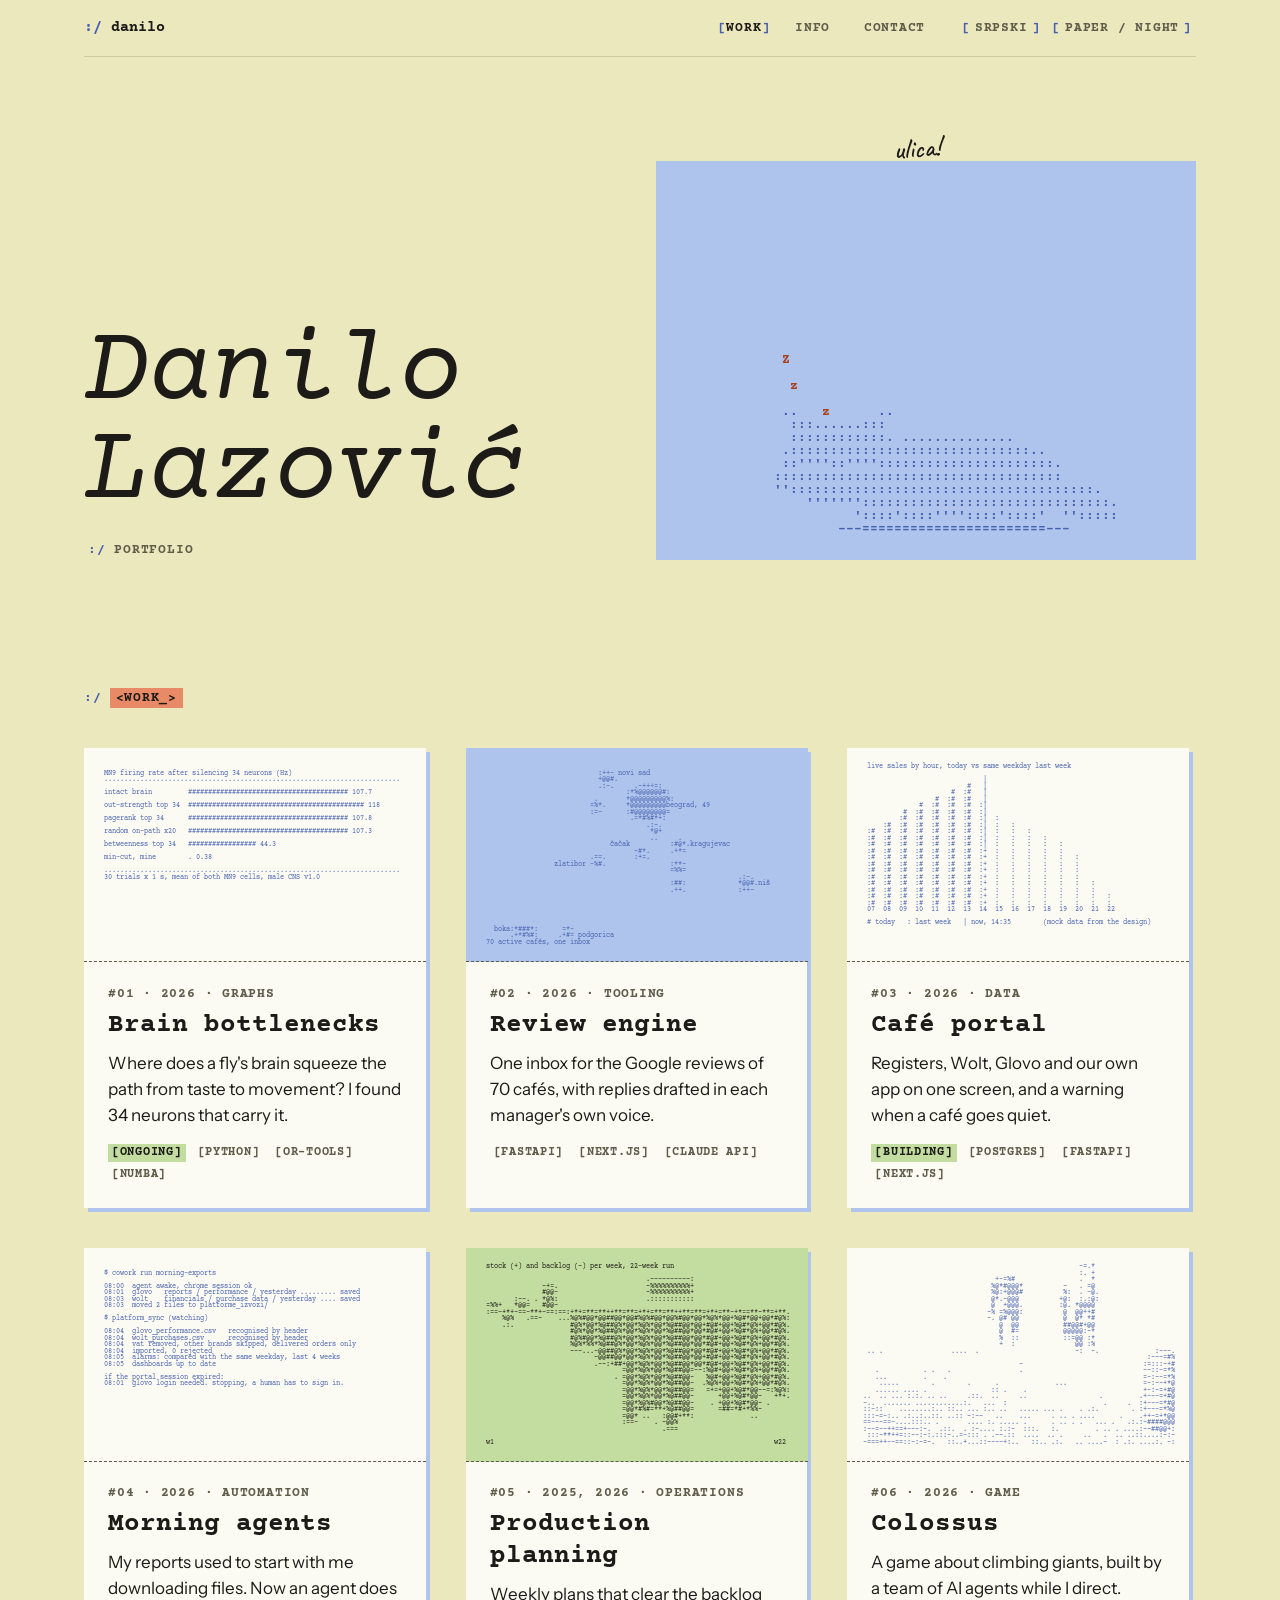
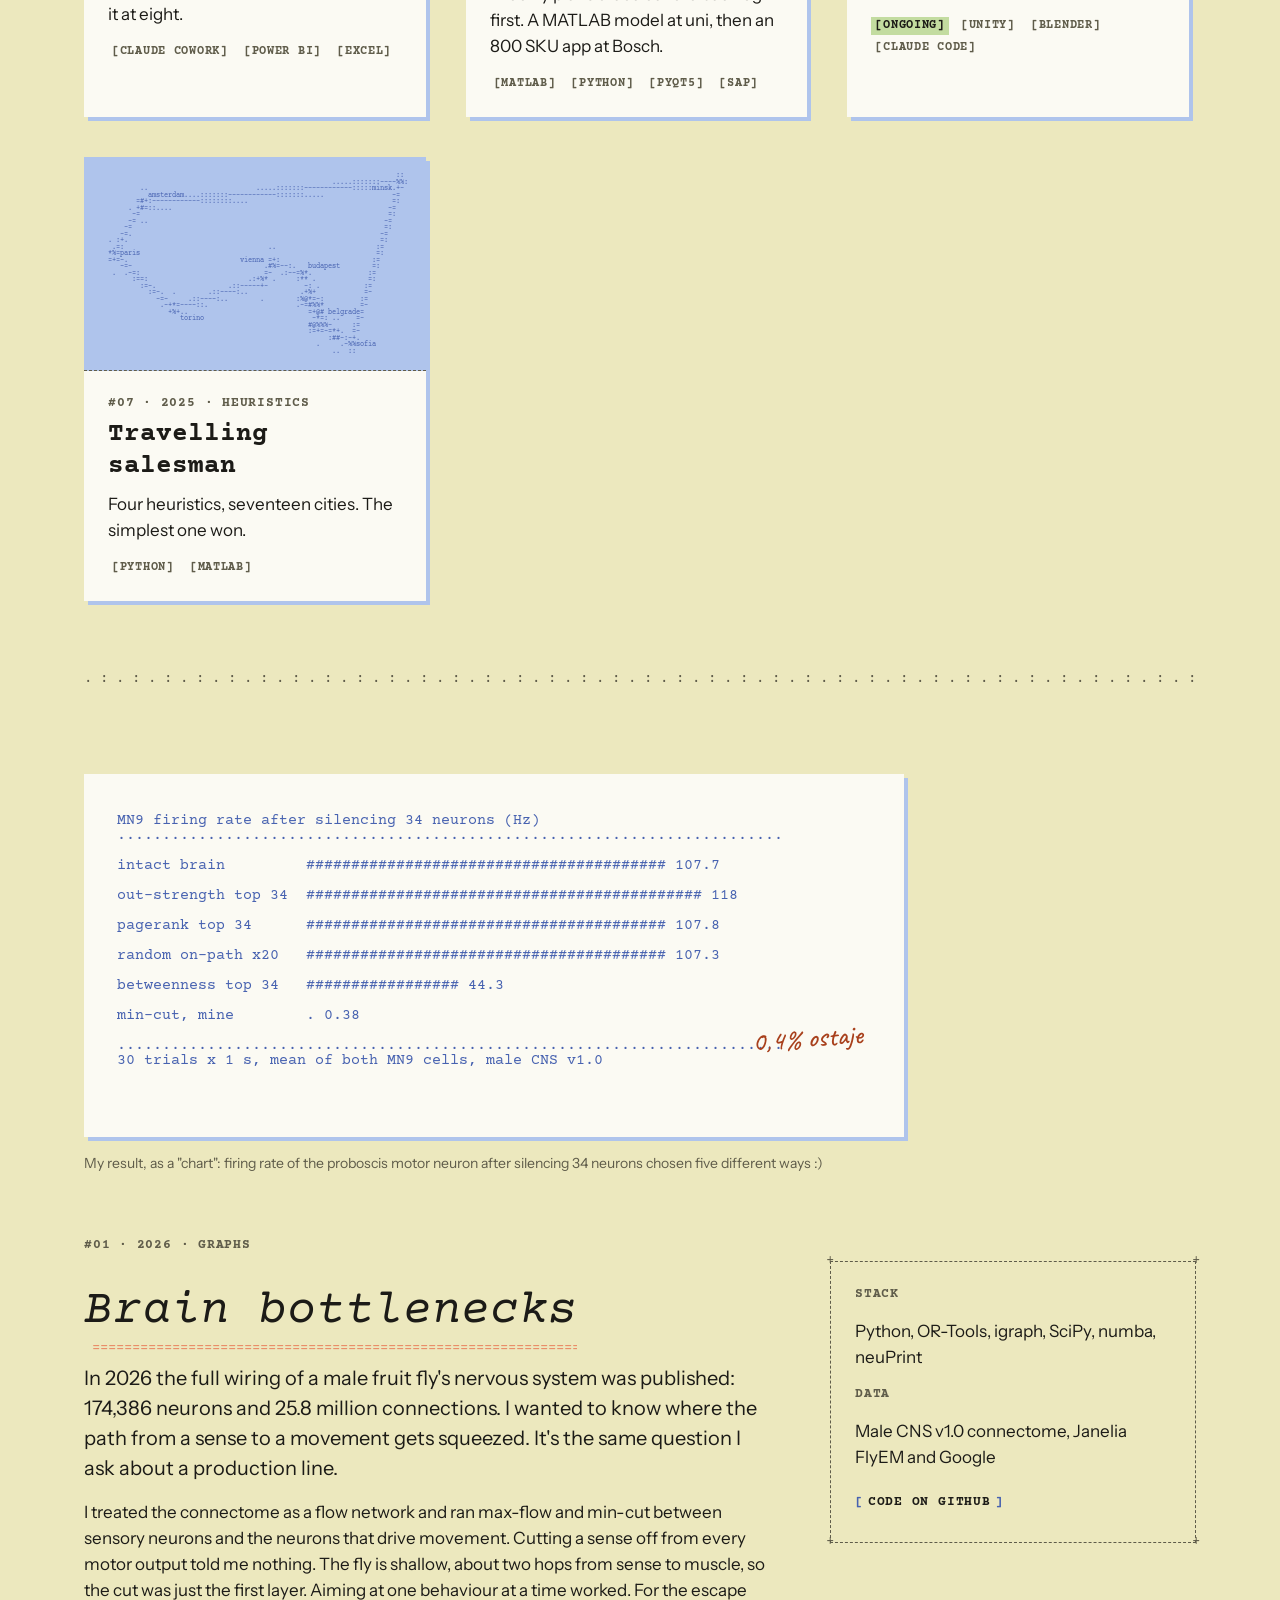
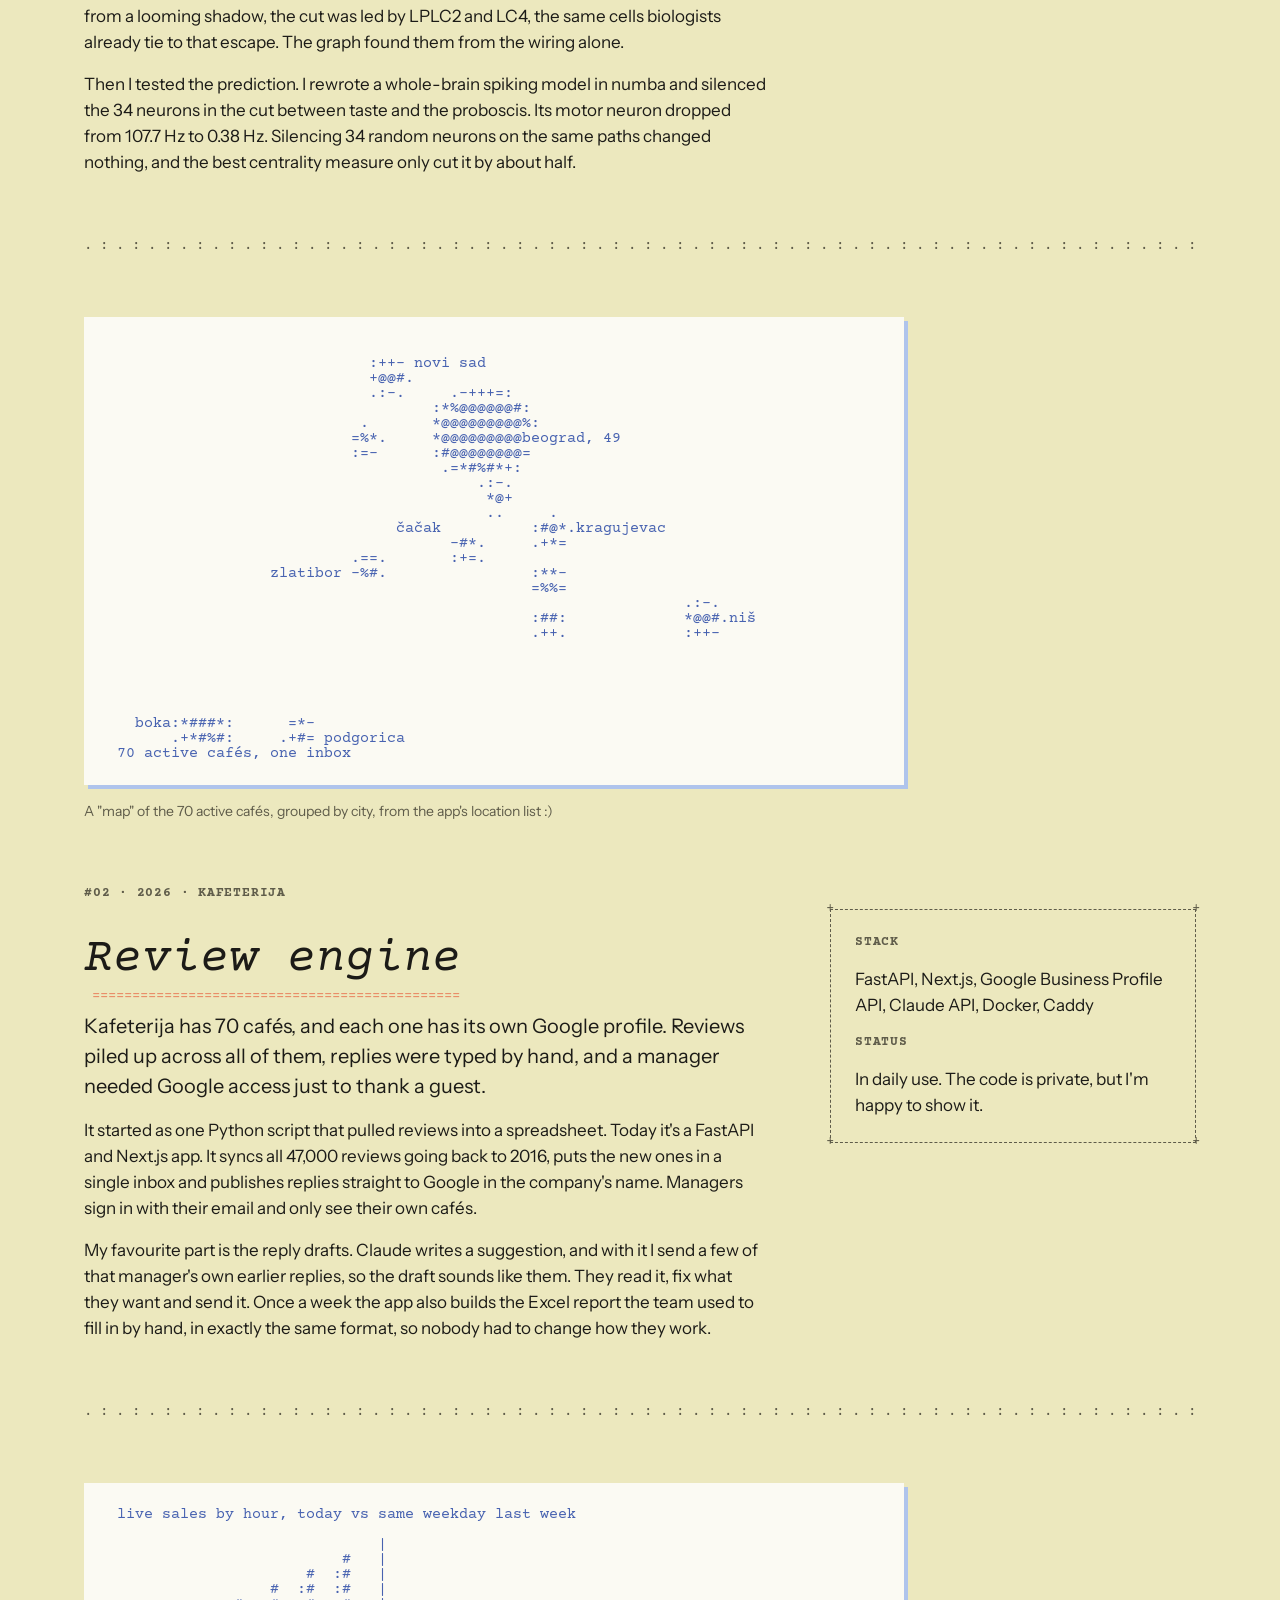
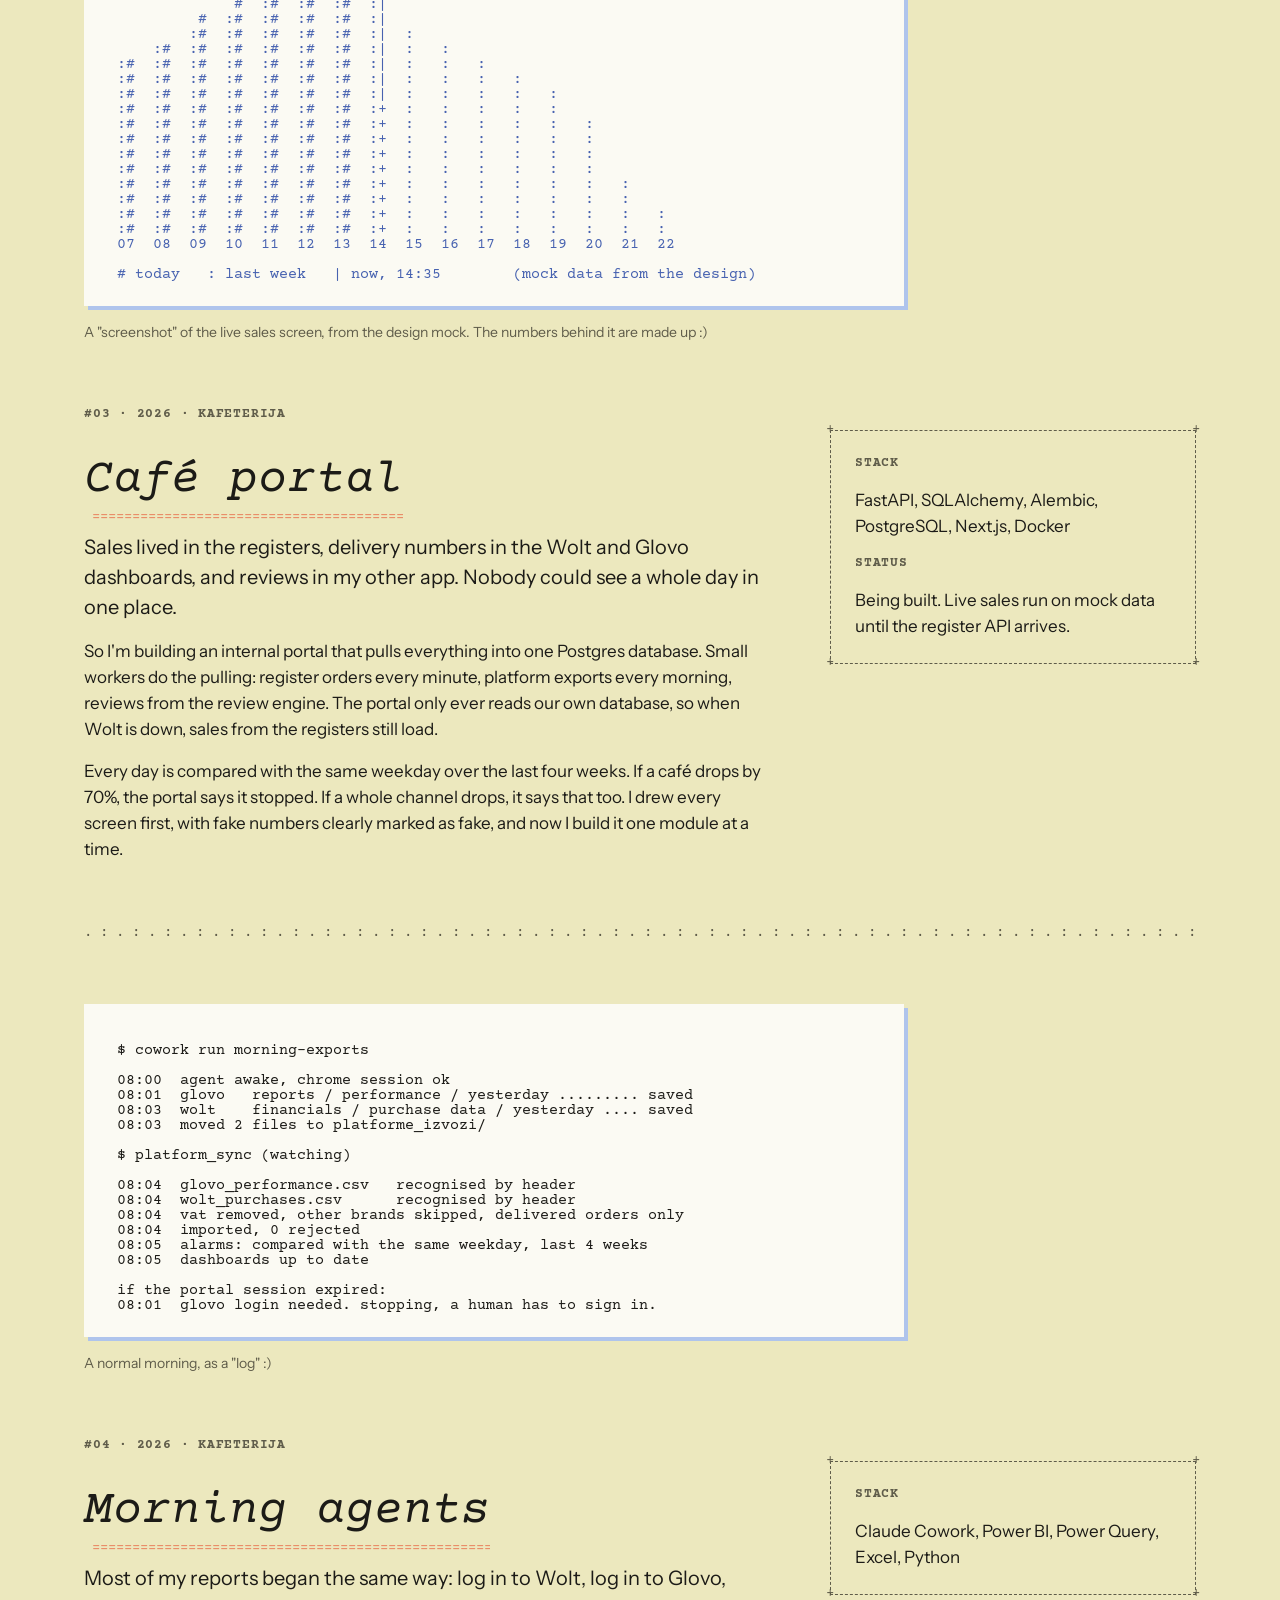
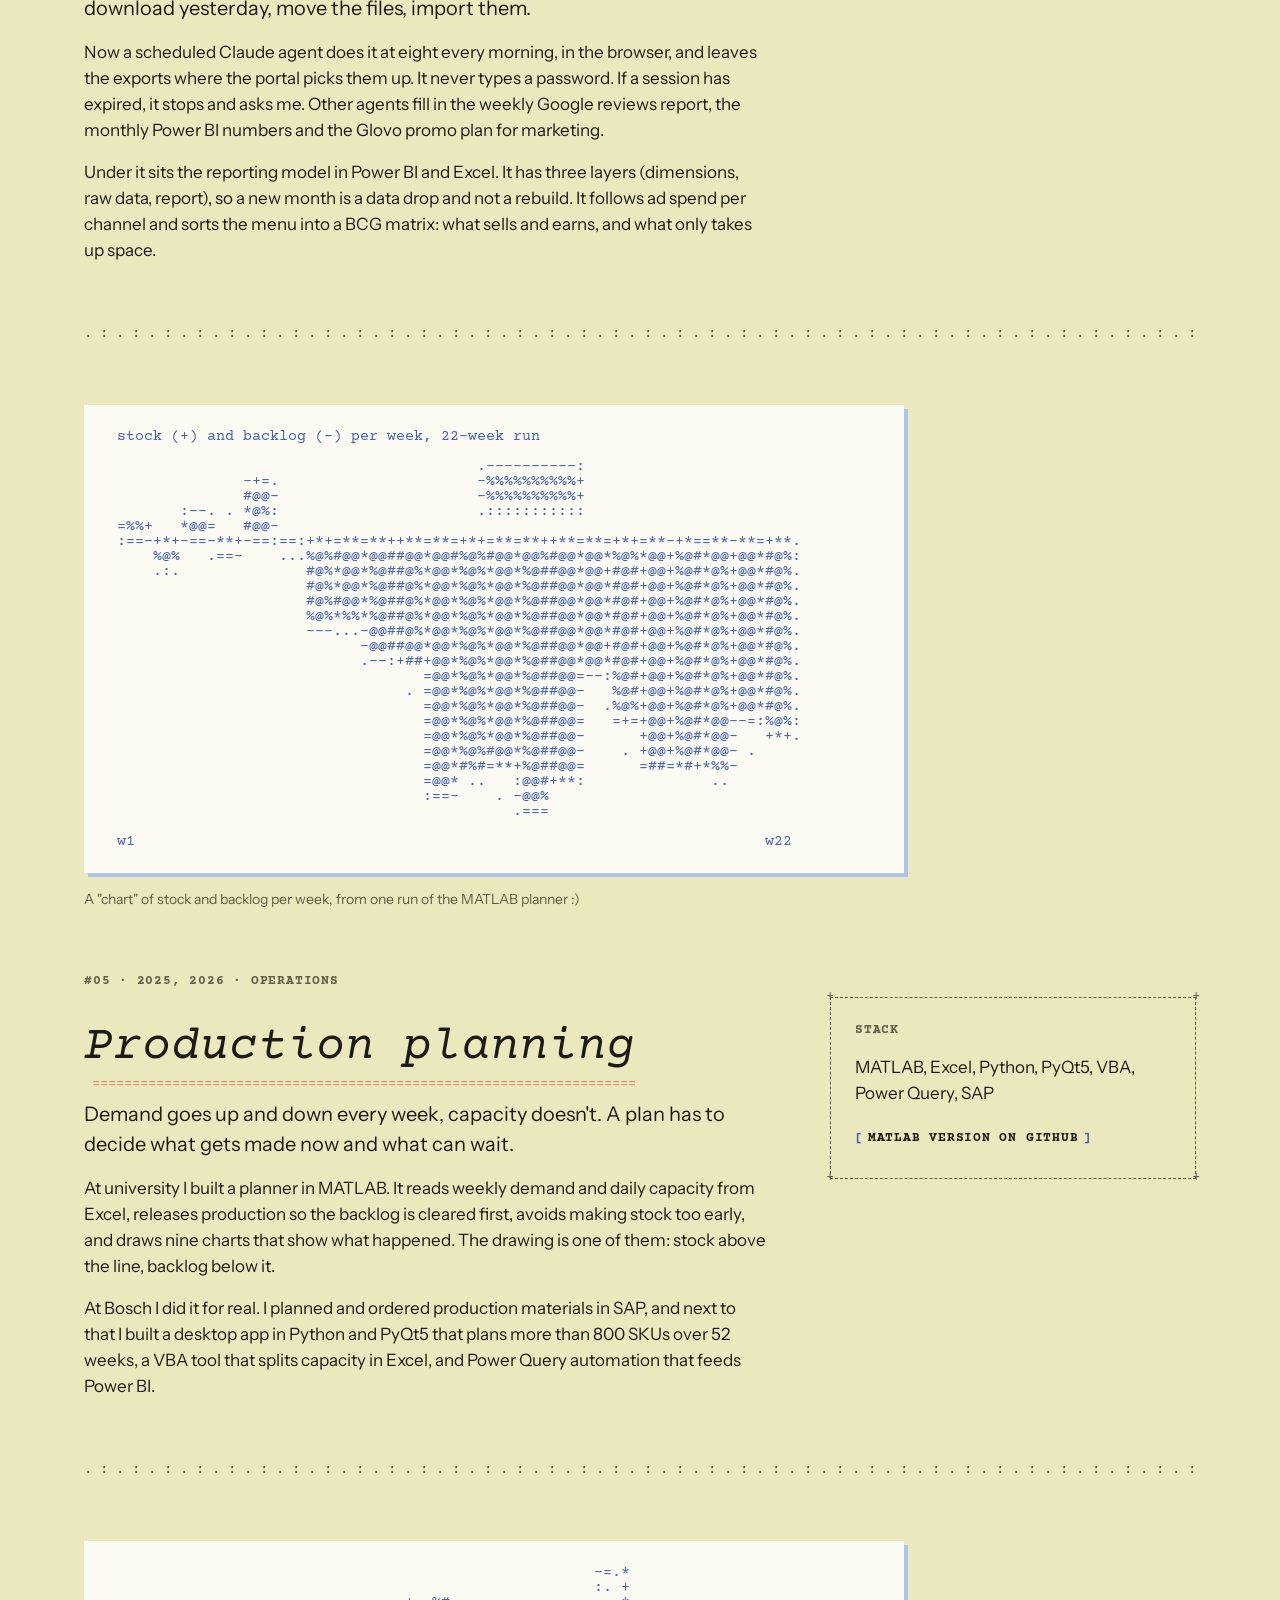
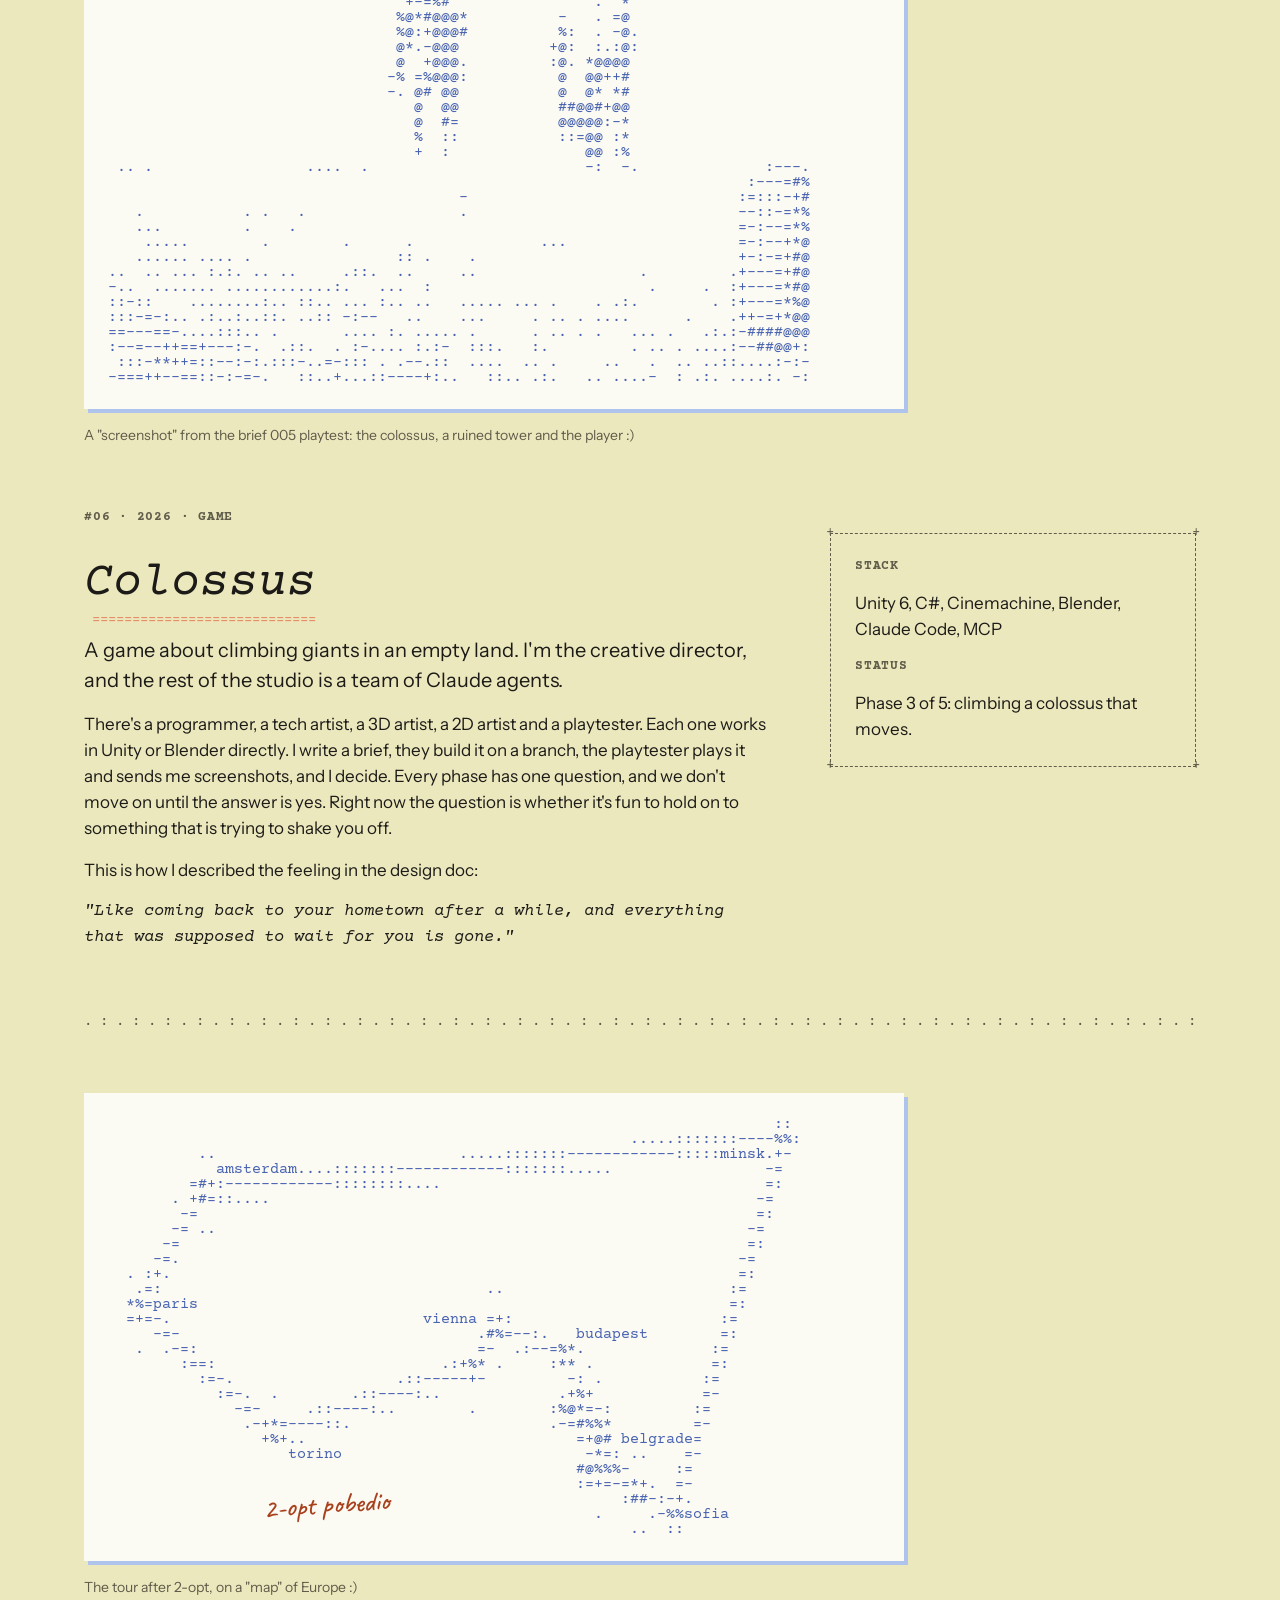
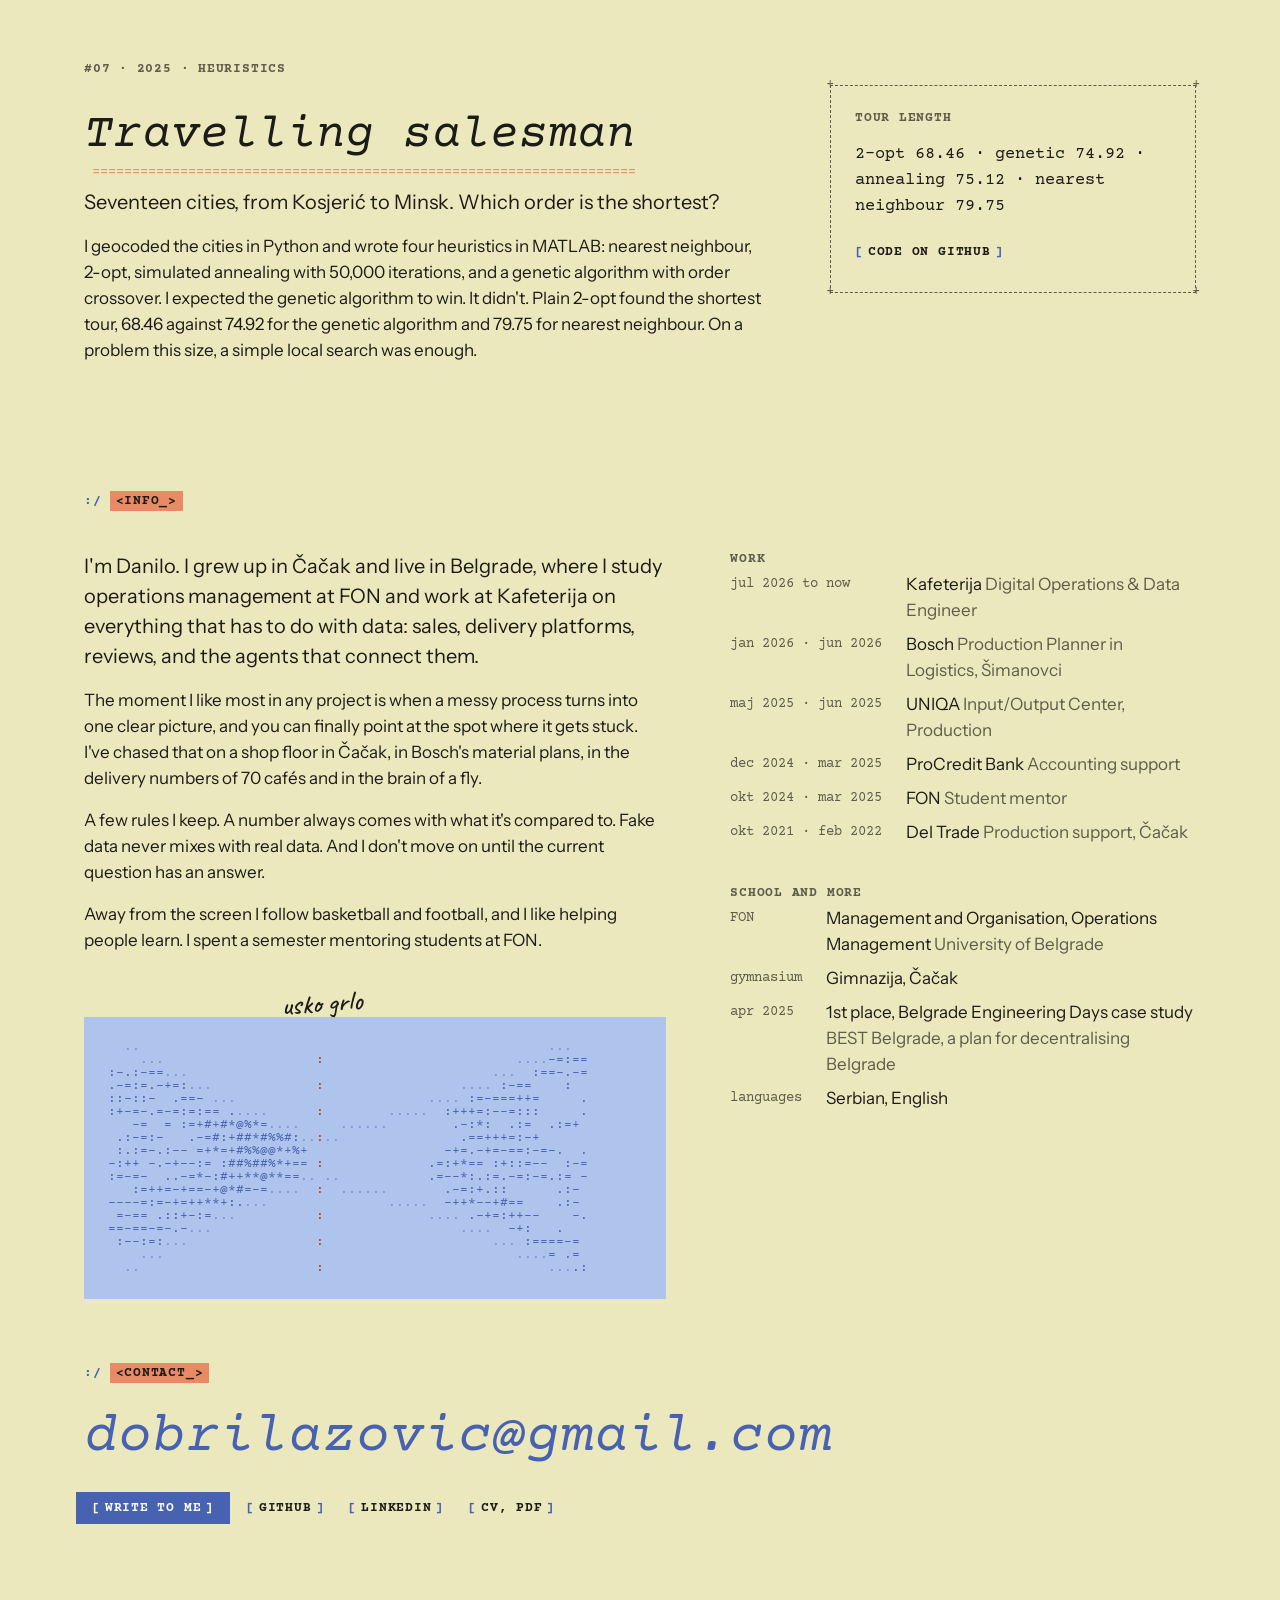
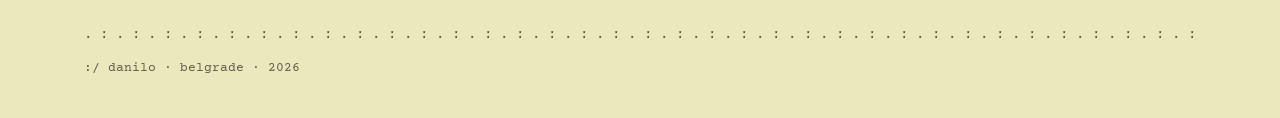
==== index.html @ 871f7a99 "Give the street cat a life: sleep, wake, hop, groom, sleep Replace the floating cat with a 16 second" ====
<!doctype html>
<html lang="en" data-lang="en">
<head>
  <meta charset="utf-8">
  <meta name="viewport" content="width=device-width, initial-scale=1">
  <title>Danilo Lazović :/ portfolio</title>
  <meta name="x-title-en" content="Danilo Lazović :/ portfolio">
  <meta name="x-title-sr" content="Danilo Lazović :/ portfolio">
  <meta name="description" content="Projects by Danilo Lazović: a min-cut through the fruit fly brain, a review engine and data portal for a 70 café chain, morning AI agents, production planning, and a game about climbing giants.">
  <meta name="author" content="Danilo Lazović">
  <meta name="theme-color" content="#ece8be" media="(prefers-color-scheme: light)">
  <meta name="theme-color" content="#17160f" media="(prefers-color-scheme: dark)">
  <link rel="canonical" href="https://danilo-lazovic.github.io/">
  <meta property="og:type" content="website">
  <meta property="og:title" content="Danilo Lazović :/ portfolio">
  <meta property="og:description" content="Brain bottlenecks, a review engine, a café data portal, morning agents, production planning and a game about climbing giants.">
  <meta property="og:url" content="https://danilo-lazovic.github.io/">
  <meta property="og:image" content="https://danilo-lazovic.github.io/assets/img/og.png">
  <meta name="twitter:card" content="summary_large_image">
  <link rel="icon" href="assets/img/favicon.svg" type="image/svg+xml">

  <link rel="preconnect" href="https://fonts.googleapis.com">
  <link rel="preconnect" href="https://fonts.gstatic.com" crossorigin>
  <link href="https://fonts.googleapis.com/css2?family=Caveat:wght@500;600&family=Courier+Prime:ital,wght@0,400;0,700;1,400;1,700&family=Instrument+Sans:wght@400;500;600&display=swap" rel="stylesheet">
  <link rel="stylesheet" href="assets/css/tokens.css?v=5">
  <link rel="stylesheet" href="assets/css/ds.css?v=5">
  <link rel="stylesheet" href="assets/css/site.css?v=5">
  <script>
    (function () {
      try {
        var t = localStorage.getItem('theme'); if (t) document.documentElement.setAttribute('data-theme', t);
        var l = localStorage.getItem('lang');
        if (!l && /^(sr|hr|bs|me|sh)/i.test(navigator.language || '')) l = 'sr';
        if (l) document.documentElement.setAttribute('data-lang', l);
      } catch (e) {}
    })();
  </script>
</head>
<body class="dn-root">
<div class="page">

  <nav class="dn-nav" aria-label="Main">
    <a class="dn-nav__home" href="#top"><span>:/</span> danilo</a>
    <div class="nav-right">
      <ul>
        <li><a href="#work" aria-current="page"><span data-l="en">work</span><span data-l="sr">radovi</span></a></li>
        <li><a href="#info">info</a></li>
        <li><a href="#contact"><span data-l="en">contact</span><span data-l="sr">kontakt</span></a></li>
      </ul>
      <div class="toggles">
        <button class="dn-btn" type="button" data-toggle="lang"><span data-l="en">srpski</span><span data-l="sr">english</span></button>
        <button class="dn-btn" type="button" data-toggle="theme"><span data-l="en">paper / night</span><span data-l="sr">papir / noć</span></button>
      </div>
    </div>
  </nav>

  <main id="top">

    <header class="hero">
      <div>
        <h1 class="hero-name">Danilo<br>Lazović</h1>
        <p class="hero-path"><span>:/</span> portfolio</p>
      </div>
      <div class="hero-art">
        <pre class="cat-ascii" aria-label="Animated ASCII drawing of a street cat made of dots: it sleeps, wakes up wide-eyed, hops, licks its paw and goes back to sleep"></pre>
        <span class="dn-note" style="left:44%" aria-hidden="true">ulica!</span>
      </div>
    </header>

    <!-- ====== WORK ====== -->
    <section class="sec" id="work">
      <div class="sec-head">
        <span class="dn-label"><span class="dn-label__path">:/</span><span class="dn-label__name"><span data-l="en">&lt;work_&gt;</span><span data-l="sr">&lt;radovi_&gt;</span></span></span>
      </div>

      <div class="grid">
        <a class="dn-card" href="#p01">
          <div class="dn-card__media"><pre aria-hidden="true">

 MN9 firing rate after silencing 34 neurons (Hz)
 ..........................................................................

 intact brain         ######################################## 107.7

 out-strength top 34  ############################################ 118

 pagerank top 34      ######################################## 107.8

 random on-path x20   ######################################## 107.3

 betweenness top 34   ################# 44.3

 min-cut, mine        . 0.38

 ..........................................................................
 30 trials x 1 s, mean of both MN9 cells, male CNS v1.0



</pre></div>
          <div class="dn-card__body">
            <p class="dn-card__meta">#01 · 2026 · <span data-l="en">graphs</span><span data-l="sr">grafovi</span></p>
            <h3 class="dn-card__title">Brain bottlenecks</h3>
            <p class="dn-card__text" data-l="en">Where does a fly's brain squeeze the path from taste to movement? I found 34 neurons that carry it.</p>
            <p class="dn-card__text" data-l="sr">Gde mozak mušice sabija put od ukusa do pokreta? Našao sam 34 neurona koji ga nose.</p>
            <div class="dn-tags"><span class="dn-tag dn-tag--hot"><span data-l="en">ongoing</span><span data-l="sr">u toku</span></span><span class="dn-tag">python</span><span class="dn-tag">or-tools</span><span class="dn-tag">numba</span></div>
          </div>
        </a>

        <a class="dn-card" href="#p02">
          <div class="dn-card__media dn-card__media--sky"><pre aria-hidden="true">

                             :++- novi sad
                             +@@#.
                             .:-.     .-+++=:
                                    :*%@@@@@@#:
                            .       *@@@@@@@@@%:
                           =%*.     *@@@@@@@@@beograd, 49
                           :=-      :#@@@@@@@@=
                                     .=*#%#*+:
                                         .:-.
                                          *@+
                                          ..     .
                                čačak          :#@*.kragujevac
                                      -#*.     .+*=
                           .==.       :+=.
                  zlatibor -%#.                :**-
                                               =%%=
                                                                .:-.
                                               :##:             *@@#.niš
                                               .++.             :++-





   boka:*###*:      =*-
       .+*#%#:     .+#= podgorica
 70 active cafés, one inbox</pre></div>
          <div class="dn-card__body">
            <p class="dn-card__meta">#02 · 2026 · <span data-l="en">tooling</span><span data-l="sr">alati</span></p>
            <h3 class="dn-card__title">Review engine</h3>
            <p class="dn-card__text" data-l="en">One inbox for the Google reviews of 70 cafés, with replies drafted in each manager's own voice.</p>
            <p class="dn-card__text" data-l="sr">Jedno sanduče za Google recenzije 70 kafića, sa odgovorima koji zvuče kao menadžer koji ih šalje.</p>
            <div class="dn-tags"><span class="dn-tag">fastapi</span><span class="dn-tag">next.js</span><span class="dn-tag">claude api</span></div>
          </div>
        </a>

        <a class="dn-card" href="#p03">
          <div class="dn-card__media"><pre aria-hidden="true">
 live sales by hour, today vs same weekday last week

                              |
                          #   |
                      #  :#   |
                  #  :#  :#   |
              #  :#  :#  :#  :|
          #  :#  :#  :#  :#  :|
         :#  :#  :#  :#  :#  :|  :
     :#  :#  :#  :#  :#  :#  :|  :   :
 :#  :#  :#  :#  :#  :#  :#  :|  :   :   :
 :#  :#  :#  :#  :#  :#  :#  :|  :   :   :   :
 :#  :#  :#  :#  :#  :#  :#  :|  :   :   :   :   :
 :#  :#  :#  :#  :#  :#  :#  :+  :   :   :   :   :
 :#  :#  :#  :#  :#  :#  :#  :+  :   :   :   :   :   :
 :#  :#  :#  :#  :#  :#  :#  :+  :   :   :   :   :   :
 :#  :#  :#  :#  :#  :#  :#  :+  :   :   :   :   :   :
 :#  :#  :#  :#  :#  :#  :#  :+  :   :   :   :   :   :
 :#  :#  :#  :#  :#  :#  :#  :+  :   :   :   :   :   :   :
 :#  :#  :#  :#  :#  :#  :#  :+  :   :   :   :   :   :   :
 :#  :#  :#  :#  :#  :#  :#  :+  :   :   :   :   :   :   :   :
 :#  :#  :#  :#  :#  :#  :#  :+  :   :   :   :   :   :   :   :
 07  08  09  10  11  12  13  14  15  16  17  18  19  20  21  22

 # today   : last week   | now, 14:35        (mock data from the design)</pre></div>
          <div class="dn-card__body">
            <p class="dn-card__meta">#03 · 2026 · <span data-l="en">data</span><span data-l="sr">podaci</span></p>
            <h3 class="dn-card__title">Café portal</h3>
            <p class="dn-card__text" data-l="en">Registers, Wolt, Glovo and our own app on one screen, and a warning when a café goes quiet.</p>
            <p class="dn-card__text" data-l="sr">Kase, Wolt, Glovo i naša aplikacija na jednom ekranu, i upozorenje kad neki kafić utihne.</p>
            <div class="dn-tags"><span class="dn-tag dn-tag--hot"><span data-l="en">building</span><span data-l="sr">gradim</span></span><span class="dn-tag">postgres</span><span class="dn-tag">fastapi</span><span class="dn-tag">next.js</span></div>
          </div>
        </a>

        <a class="dn-card" href="#p04">
          <div class="dn-card__media"><pre aria-hidden="true">

 $ cowork run morning-exports

 08:00  agent awake, chrome session ok
 08:01  glovo   reports / performance / yesterday ......... saved
 08:03  wolt    financials / purchase data / yesterday .... saved
 08:03  moved 2 files to platforme_izvozi/

 $ platform_sync (watching)

 08:04  glovo_performance.csv   recognised by header
 08:04  wolt_purchases.csv      recognised by header
 08:04  vat removed, other brands skipped, delivered orders only
 08:04  imported, 0 rejected
 08:05  alarms: compared with the same weekday, last 4 weeks
 08:05  dashboards up to date

 if the portal session expired:
 08:01  glovo login needed. stopping, a human has to sign in.
</pre></div>
          <div class="dn-card__body">
            <p class="dn-card__meta">#04 · 2026 · <span data-l="en">automation</span><span data-l="sr">automatizacija</span></p>
            <h3 class="dn-card__title">Morning agents</h3>
            <p class="dn-card__text" data-l="en">My reports used to start with me downloading files. Now an agent does it at eight.</p>
            <p class="dn-card__text" data-l="sr">Moji izveštaji su počinjali tako što skidam fajlove. Sada to radi agent u osam.</p>
            <div class="dn-tags"><span class="dn-tag">claude cowork</span><span class="dn-tag">power bi</span><span class="dn-tag">excel</span></div>
          </div>
        </a>

        <a class="dn-card" href="#p05">
          <div class="dn-card__media dn-card__media--sage"><pre aria-hidden="true">
 stock (+) and backlog (-) per week, 22-week run

                                         .----------:
               -+=.                      -%%%%%%%%%%+
               #@@-                      -%%%%%%%%%%+
        :--. . *@%:                      .:::::::::::
 =%%+   *@@=   #@@-
 :==-+*+-==-**+-==:==:+*+=**=**++**=**=+*+=**=**++**=**=+*+=**-+*==**-**=+**.
     %@%   .==-    ...%@%#@@*@@##@@*@@#%@%#@@*@@%#@@*@@*%@%*@@+%@#*@@+@@*#@%:
     .:.              #@%*@@*%@##@%*@@*%@%*@@*%@##@@*@@+#@#+@@+%@#*@%+@@*#@%.
                      #@%*@@*%@##@%*@@*%@%*@@*%@##@@*@@*#@#+@@+%@#*@%+@@*#@%.
                      #@%#@@*%@##@%*@@*%@%*@@*%@##@@*@@*#@#+@@+%@#*@%+@@*#@%.
                      %@%*%%*%@##@%*@@*%@%*@@*%@##@@*@@*#@#+@@+%@#*@%+@@*#@%.
                      ---...-@@##@%*@@*%@%*@@*%@##@@*@@*#@#+@@+%@#*@%+@@*#@%.
                            -@@##@@*@@*%@%*@@*%@##@@*@@+#@#+@@+%@#*@%+@@*#@%.
                            .--:+##+@@*%@%*@@*%@##@@*@@*#@#+@@+%@#*@%+@@*#@%.
                                   =@@*%@%*@@*%@##@@=--:%@#+@@+%@#*@%+@@*#@%.
                                 . =@@*%@%*@@*%@##@@-   %@#+@@+%@#*@%+@@*#@%.
                                   =@@*%@%*@@*%@##@@-  .%@%+@@+%@#*@%+@@*#@%.
                                   =@@*%@%*@@*%@##@@=   =+=+@@+%@#*@@--=:%@%:
                                   =@@*%@%*@@*%@##@@-      +@@+%@#*@@-   +*+.
                                   =@@*%@%#@@*%@##@@-    . +@@+%@#*@@- .
                                   =@@*#%#=**+%@##@@=      =##=*#+*%%-
                                   =@@* ..   :@@#+**:              ..
                                   :==-    . -@@%
                                             .===

 w1                                                                      w22</pre></div>
          <div class="dn-card__body">
            <p class="dn-card__meta">#05 · 2025, 2026 · <span data-l="en">operations</span><span data-l="sr">operacije</span></p>
            <h3 class="dn-card__title">Production planning</h3>
            <p class="dn-card__text" data-l="en">Weekly plans that clear the backlog first. A MATLAB model at uni, then an 800 SKU app at Bosch.</p>
            <p class="dn-card__text" data-l="sr">Nedeljni planovi koji prvo skidaju backlog. MATLAB model na faksu, pa aplikacija za 800 artikala u Boschu.</p>
            <div class="dn-tags"><span class="dn-tag">matlab</span><span class="dn-tag">python</span><span class="dn-tag">pyqt5</span><span class="dn-tag">sap</span></div>
          </div>
        </a>

        <a class="dn-card" href="#p06">
          <div class="dn-card__media"><pre aria-hidden="true">
                                                      -=.*
                                                      :. +
                                 +-=%#                .  *
                                %@*#@@@*          -   . =@
                                %@:+@@@#          %:  . -@.
                                @*.-@@@          +@:  :.:@:
                                @  +@@@.         :@. *@@@@
                               -% =%@@@:          @  @@++#
                               -. @# @@           @  @* *#
                                  @  @@           ##@@#+@@
                                  @  #=           @@@@@:-*
                                  %  ::           ::=@@ :*
                                  +  :               @@ :%
 .. .                 ....  .                        -:  -.              :---.
                                                                       :---=#%
                                       -                              :=:::-+#
   .           . .   .                 .                              --::-=*%
   ...         .    .                                                 =-:--=*%
    .....        .        .      .              ...                   =-:--+*@
   ...... .... .                :: .    .                             +-:-=+#@
..  .. ... :.:. .. ..     .::.  ..     ..                  .         .+---=+#@
-..  ....... ............:.   ...  :                        .     .  :+---=*#@
::-::    ........:.. ::.. ... :.. ..   ..... ... .    . .:.        . :+---=*%@
:::-=-:.. .:..:..::. ..:: -:--   ..    ...     . .. . ....      .    .++-=+*@@
==---==-....:::.. .       .... :. ..... .      . .. . .   ... .   .:.:-####@@@
:--=--++==+---:-.  .::.  . :-.... :.:-  :::.   :.         . .. . ....:--##@@+:
 :::-**++=::--:-:.:::-..=-::: . .--.::  ....  .. .     ..   .  .. ..::....:-:-
-===++--==::-:-=-.   ::..+...::----+:..   ::.. .:.   .. ....-  : .:. ....:. -:</pre></div>
          <div class="dn-card__body">
            <p class="dn-card__meta">#06 · 2026 · <span data-l="en">game</span><span data-l="sr">igra</span></p>
            <h3 class="dn-card__title">Colossus</h3>
            <p class="dn-card__text" data-l="en">A game about climbing giants, built by a team of AI agents while I direct.</p>
            <p class="dn-card__text" data-l="sr">Igra o penjanju na džinove, koju pravi tim AI agenata dok ja režiram.</p>
            <div class="dn-tags"><span class="dn-tag dn-tag--hot"><span data-l="en">ongoing</span><span data-l="sr">u toku</span></span><span class="dn-tag">unity</span><span class="dn-tag">blender</span><span class="dn-tag">claude code</span></div>
          </div>
        </a>

        <a class="dn-card" href="#p07">
          <div class="dn-card__media dn-card__media--sky"><pre aria-hidden="true">
                                                                          ::
                                                          .....:::::::----%%:
          ..                           .....:::::::------------:::::minsk.+-
            amsterdam....:::::::------------:::::::.....                 -=
         =#+:------------::::::::....                                    =:
       . +#=::....                                                      -=
        -=                                                              =:
       -= ..                                                           -=
      -=                                                               =:
     -=.                                                              -=
  . :+.                                                               =:
   .=:                                    ..                         :=
  *%=paris                                                           =:
  =+=-.                            vienna =+:                       :=
     -=-                                 .#%=--:.   budapest        =:
   .  .-=:                               =-  .:--=%*.              :=
        :==:                         .:+%* .     :** .             =:
          :=-.                  .::-----+-         -: .           :=
            :=-.  .        .::----:..             .+%+            =-
              -=-     .::----:..        .        :%@*=-:         :=
               .-+*=----::.                      .-=#%%*         =-
                 +%+..                              =+@# belgrade=
                    torino                           -*=: ..    =-
                                                    #@%%%-     :=
                                                    :=+=-=*+.  =-
                                                         :##-:-+.
                                                      .     .-%%sofia
                                                          ..  ::</pre></div>
          <div class="dn-card__body">
            <p class="dn-card__meta">#07 · 2025 · <span data-l="en">heuristics</span><span data-l="sr">heuristike</span></p>
            <h3 class="dn-card__title">Travelling salesman</h3>
            <p class="dn-card__text" data-l="en">Four heuristics, seventeen cities. The simplest one won.</p>
            <p class="dn-card__text" data-l="sr">Četiri heuristike, sedamnaest gradova. Pobedila je najjednostavnija.</p>
            <div class="dn-tags"><span class="dn-tag">python</span><span class="dn-tag">matlab</span></div>
          </div>
        </a>
      </div>
    </section>

    <div class="dn-divider dn-divider--dots" role="separator" style="margin-top:var(--space-6)"></div>

    <!-- ====== #01 ====== -->
    <article class="case" id="p01">
        <figure class="art">
          <div class="art-box">
            <pre class="dn-ascii" aria-label="Bar chart in ASCII: the motor neuron fires at about 107 Hz in every condition except betweenness top 34 at 44.3 Hz and the min-cut at 0.38 Hz">

 MN9 firing rate after silencing 34 neurons (Hz)
 ..........................................................................

 intact brain         ######################################## 107.7

 out-strength top 34  ############################################ 118

 pagerank top 34      ######################################## 107.8

 random on-path x20   ######################################## 107.3

 betweenness top 34   ################# 44.3

 min-cut, mine        . 0.38

 ..........................................................................
 30 trials x 1 s, mean of both MN9 cells, male CNS v1.0



</pre>
            <span class="dn-note dn-note--coral" style="right:var(--space-5);bottom:22%" aria-hidden="true">0,4% ostaje</span>
          </div>
          <figcaption data-l="en">My result, as a "chart": firing rate of the proboscis motor neuron after silencing 34 neurons chosen five different ways :)</figcaption>
          <figcaption data-l="sr">Moj rezultat kao „grafikon“: frekvencija motornog neurona surle posle utišavanja 34 neurona izabrana na pet načina :)</figcaption>
        </figure>
      <div class="case-text">
        <p class="dn-card__meta">#01 · 2026 · <span data-l="en">graphs</span><span data-l="sr">grafovi</span></p>
        <h2 class="dn-heading">Brain bottlenecks</h2>
        <p class="lead" data-l="en">In 2026 the full wiring of a male fruit fly's nervous system was published: 174,386 neurons and 25.8 million connections. I wanted to know where the path from a sense to a movement gets squeezed. It's the same question I ask about a production line.</p>
        <p class="lead" data-l="sr">Ove godine je objavljena kompletna mapa nervnog sistema mužjaka vinske mušice: 174.386 neurona i 25,8 miliona veza. Hteo sam da znam gde se put od čula do pokreta sužava. Isto pitanje postavljam i za proizvodnu liniju.</p>
        <p data-l="en">I treated the connectome as a flow network and ran max-flow and min-cut between sensory neurons and the neurons that drive movement. Cutting a sense off from every motor output told me nothing. The fly is shallow, about two hops from sense to muscle, so the cut was just the first layer. Aiming at one behaviour at a time worked. For the escape from a looming shadow, the cut was led by LPLC2 and LC4, the same cells biologists already tie to that escape. The graph found them from the wiring alone.</p>
        <p data-l="sr">Konektom sam posmatrao kao mrežu protoka i tražio max-flow i min-cut između čulnih neurona i neurona koji pokreću telo. Kad sam čulo odsekao od svih motornih izlaza, nisam dobio ništa korisno. Mušica je plitka, oko dva koraka od čula do mišića, pa je presek bio samo prvi sloj. Kad sam ciljao jedno ponašanje, proradilo je. Za bekstvo od senke koja se približava, presek su predvodili LPLC2 i LC4, upravo ćelije koje biolozi već vezuju za to bekstvo. Graf ih je našao samo iz veza.</p>
        <p data-l="en">Then I tested the prediction. I rewrote a whole-brain spiking model in numba and silenced the 34 neurons in the cut between taste and the proboscis. Its motor neuron dropped from 107.7 Hz to 0.38 Hz. Silencing 34 random neurons on the same paths changed nothing, and the best centrality measure only cut it by about half.</p>
        <p data-l="sr">Onda sam predikciju proverio. Prepisao sam spajking model celog mozga u numbi i utišao 34 neurona iz preseka između ukusa i surle. Njen motorni neuron je pao sa 107,7 Hz na 0,38 Hz. Kad sam utišao 34 nasumična neurona na istim putevima, ništa se nije promenilo, a najbolja mera centralnosti ga je oborila tek na pola.</p>
      </div>
      <div class="case-side">
        <div class="dn-frame">
          <p class="frame-k">stack</p>
          <p>Python, OR-Tools, igraph, SciPy, numba, neuPrint</p>
          <p class="frame-k"><span data-l="en">data</span><span data-l="sr">podaci</span></p>
          <p data-l="en">Male CNS v1.0 connectome, Janelia FlyEM and Google</p>
          <p data-l="sr">Konektom male CNS v1.0, Janelia FlyEM i Google</p>
          <div class="frame-links"><a class="dn-btn" href="https://github.com/danilo-lazovic/fly-bottlenecks" target="_blank" rel="noopener"><span data-l="en">code on github</span><span data-l="sr">kod na githubu</span></a></div>
        </div>
      </div>
    </article>

    <div class="dn-divider dn-divider--dots" role="separator"></div>

    <!-- ====== #02 ====== -->
    <article class="case" id="p02">
        <figure class="art">
          <div class="art-box"><pre class="dn-ascii" aria-label="ASCII map of Serbia and Montenegro with the cafés grouped by city, Belgrade by far the largest">

                             :++- novi sad
                             +@@#.
                             .:-.     .-+++=:
                                    :*%@@@@@@#:
                            .       *@@@@@@@@@%:
                           =%*.     *@@@@@@@@@beograd, 49
                           :=-      :#@@@@@@@@=
                                     .=*#%#*+:
                                         .:-.
                                          *@+
                                          ..     .
                                čačak          :#@*.kragujevac
                                      -#*.     .+*=
                           .==.       :+=.
                  zlatibor -%#.                :**-
                                               =%%=
                                                                .:-.
                                               :##:             *@@#.niš
                                               .++.             :++-





   boka:*###*:      =*-
       .+*#%#:     .+#= podgorica
 70 active cafés, one inbox</pre></div>
          <figcaption data-l="en">A "map" of the 70 active cafés, grouped by city, from the app's location list :)</figcaption>
          <figcaption data-l="sr">„Mapa“ 70 aktivnih kafića po gradovima, iz spiska lokacija u aplikaciji :)</figcaption>
        </figure>
      <div class="case-text">
        <p class="dn-card__meta">#02 · 2026 · Kafeterija</p>
        <h2 class="dn-heading">Review engine</h2>
        <p class="lead" data-l="en">Kafeterija has 70 cafés, and each one has its own Google profile. Reviews piled up across all of them, replies were typed by hand, and a manager needed Google access just to thank a guest.</p>
        <p class="lead" data-l="sr">Kafeterija ima 70 kafića i svaki ima svoj Google profil. Recenzije su se gomilale po svima njima, odgovori su se kucali ručno, a menadžer je morao da ima Google pristup samo da bi zahvalio gostu.</p>
        <p data-l="en">It started as one Python script that pulled reviews into a spreadsheet. Today it's a FastAPI and Next.js app. It syncs all 47,000 reviews going back to 2016, puts the new ones in a single inbox and publishes replies straight to Google in the company's name. Managers sign in with their email and only see their own cafés.</p>
        <p data-l="sr">Počelo je kao jedna Python skripta koja je vukla recenzije u tabelu. Danas je to FastAPI i Next.js aplikacija. Sinhronizuje svih 47.000 recenzija unazad do 2016, nove stavlja u jedno sanduče i odgovore objavljuje direktno na Google u ime firme. Menadžeri se prijavljuju mejlom i vide samo svoje kafiće.</p>
        <p data-l="en">My favourite part is the reply drafts. Claude writes a suggestion, and with it I send a few of that manager's own earlier replies, so the draft sounds like them. They read it, fix what they want and send it. Once a week the app also builds the Excel report the team used to fill in by hand, in exactly the same format, so nobody had to change how they work.</p>
        <p data-l="sr">Najdraži deo su mi predlozi odgovora. Claude piše predlog, a uz njega šaljem nekoliko ranijih odgovora tog menadžera, pa predlog zvuči kao on. Menadžer pročita, ispravi šta hoće i pošalje. Jednom nedeljno aplikacija pravi i Excel izveštaj koji je tim ranije popunjavao ručno, u potpuno istom formatu, pa niko nije morao da menja način rada.</p>
      </div>
      <div class="case-side">
        <div class="dn-frame">
          <p class="frame-k">stack</p>
          <p>FastAPI, Next.js, Google Business Profile API, Claude API, Docker, Caddy</p>
          <p class="frame-k">status</p>
          <p data-l="en">In daily use. The code is private, but I'm happy to show it.</p>
          <p data-l="sr">U svakodnevnoj upotrebi. Kod je privatan, ali rado ga pokažem.</p>
        </div>
      </div>
    </article>

    <div class="dn-divider dn-divider--dots" role="separator"></div>

    <!-- ====== #03 ====== -->
    <article class="case" id="p03">
        <figure class="art">
          <div class="art-box"><pre class="dn-ascii" aria-label="ASCII bar chart of sales per hour, today next to the same weekday last week, with a line at the current hour">
 live sales by hour, today vs same weekday last week

                              |
                          #   |
                      #  :#   |
                  #  :#  :#   |
              #  :#  :#  :#  :|
          #  :#  :#  :#  :#  :|
         :#  :#  :#  :#  :#  :|  :
     :#  :#  :#  :#  :#  :#  :|  :   :
 :#  :#  :#  :#  :#  :#  :#  :|  :   :   :
 :#  :#  :#  :#  :#  :#  :#  :|  :   :   :   :
 :#  :#  :#  :#  :#  :#  :#  :|  :   :   :   :   :
 :#  :#  :#  :#  :#  :#  :#  :+  :   :   :   :   :
 :#  :#  :#  :#  :#  :#  :#  :+  :   :   :   :   :   :
 :#  :#  :#  :#  :#  :#  :#  :+  :   :   :   :   :   :
 :#  :#  :#  :#  :#  :#  :#  :+  :   :   :   :   :   :
 :#  :#  :#  :#  :#  :#  :#  :+  :   :   :   :   :   :
 :#  :#  :#  :#  :#  :#  :#  :+  :   :   :   :   :   :   :
 :#  :#  :#  :#  :#  :#  :#  :+  :   :   :   :   :   :   :
 :#  :#  :#  :#  :#  :#  :#  :+  :   :   :   :   :   :   :   :
 :#  :#  :#  :#  :#  :#  :#  :+  :   :   :   :   :   :   :   :
 07  08  09  10  11  12  13  14  15  16  17  18  19  20  21  22

 # today   : last week   | now, 14:35        (mock data from the design)</pre></div>
          <figcaption data-l="en">A "screenshot" of the live sales screen, from the design mock. The numbers behind it are made up :)</figcaption>
          <figcaption data-l="sr">„Screenshot“ ekrana prodaje uživo, iz dizajn makete. Brojke iza njega su izmišljene :)</figcaption>
        </figure>
      <div class="case-text">
        <p class="dn-card__meta">#03 · 2026 · Kafeterija</p>
        <h2 class="dn-heading">Café portal</h2>
        <p class="lead" data-l="en">Sales lived in the registers, delivery numbers in the Wolt and Glovo dashboards, and reviews in my other app. Nobody could see a whole day in one place.</p>
        <p class="lead" data-l="sr">Prodaja je živela u kasama, brojke dostave na Wolt i Glovo portalima, a recenzije u mojoj drugoj aplikaciji. Niko nije mogao da vidi ceo dan na jednom mestu.</p>
        <p data-l="en">So I'm building an internal portal that pulls everything into one Postgres database. Small workers do the pulling: register orders every minute, platform exports every morning, reviews from the review engine. The portal only ever reads our own database, so when Wolt is down, sales from the registers still load.</p>
        <p data-l="sr">Zato pravim interni portal koji sve sliva u jednu Postgres bazu. Mali workeri povlače podatke: porudžbine sa kasa svakog minuta, izvoze sa platformi svako jutro, recenzije iz mog drugog alata. Portal čita samo našu bazu, pa kad Wolt ne radi, prodaja sa kasa se i dalje učitava.</p>
        <p data-l="en">Every day is compared with the same weekday over the last four weeks. If a café drops by 70%, the portal says it stopped. If a whole channel drops, it says that too. I drew every screen first, with fake numbers clearly marked as fake, and now I build it one module at a time.</p>
        <p data-l="sr">Svaki dan se poredi sa istim danom u prethodne četiri nedelje. Ako kafić padne za 70%, portal kaže da je stao. Ako padne ceo kanal, kaže i to. Prvo sam nacrtao svaki ekran, sa izmišljenim brojkama jasno označenim, a sada ga gradim modul po modul.</p>
      </div>
      <div class="case-side">
        <div class="dn-frame">
          <p class="frame-k">stack</p>
          <p>FastAPI, SQLAlchemy, Alembic, PostgreSQL, Next.js, Docker</p>
          <p class="frame-k">status</p>
          <p data-l="en">Being built. Live sales run on mock data until the register API arrives.</p>
          <p data-l="sr">U izradi. Prodaja uživo radi na lažnim podacima dok ne stigne API kase.</p>
        </div>
      </div>
    </article>

    <div class="dn-divider dn-divider--dots" role="separator"></div>

    <!-- ====== #04 ====== -->
    <article class="case" id="p04">
        <figure class="art">
          <div class="art-box"><pre class="dn-ascii dn-ascii--ink" aria-label="A log of one morning run of the export agent and the import worker">

 $ cowork run morning-exports

 08:00  agent awake, chrome session ok
 08:01  glovo   reports / performance / yesterday ......... saved
 08:03  wolt    financials / purchase data / yesterday .... saved
 08:03  moved 2 files to platforme_izvozi/

 $ platform_sync (watching)

 08:04  glovo_performance.csv   recognised by header
 08:04  wolt_purchases.csv      recognised by header
 08:04  vat removed, other brands skipped, delivered orders only
 08:04  imported, 0 rejected
 08:05  alarms: compared with the same weekday, last 4 weeks
 08:05  dashboards up to date

 if the portal session expired:
 08:01  glovo login needed. stopping, a human has to sign in.
</pre></div>
          <figcaption data-l="en">A normal morning, as a "log" :)</figcaption>
          <figcaption data-l="sr">Obično jutro, kao „log“ :)</figcaption>
        </figure>
      <div class="case-text">
        <p class="dn-card__meta">#04 · 2026 · Kafeterija</p>
        <h2 class="dn-heading">Morning agents</h2>
        <p class="lead" data-l="en">Most of my reports began the same way: log in to Wolt, log in to Glovo, download yesterday, move the files, import them.</p>
        <p class="lead" data-l="sr">Većina mojih izveštaja je počinjala isto: uloguj se na Wolt, uloguj se na Glovo, skini jučerašnji dan, premesti fajlove, uvezi ih.</p>
        <p data-l="en">Now a scheduled Claude agent does it at eight every morning, in the browser, and leaves the exports where the portal picks them up. It never types a password. If a session has expired, it stops and asks me. Other agents fill in the weekly Google reviews report, the monthly Power BI numbers and the Glovo promo plan for marketing.</p>
        <p data-l="sr">Sada to radi zakazani Claude agent svako jutro u osam, u pretraživaču, i ostavlja izvoze tamo gde ih portal pokupi. Nikad ne kuca lozinku. Ako je sesija istekla, stane i pita mene. Drugi agenti popunjavaju nedeljni izveštaj Google recenzija, mesečne brojke iz Power BI-ja i plan Glovo akcija za marketing.</p>
        <p data-l="en">Under it sits the reporting model in Power BI and Excel. It has three layers (dimensions, raw data, report), so a new month is a data drop and not a rebuild. It follows ad spend per channel and sorts the menu into a BCG matrix: what sells and earns, and what only takes up space.</p>
        <p data-l="sr">Ispod stoji model za izveštavanje u Power BI-ju i Excelu. Ima tri sloja (dimenzije, sirovi podaci, izveštaj), pa je novi mesec samo ubacivanje podataka, a ne pravljenje ispočetka. Prati ulaganje u oglase po kanalu i deli meni u BCG matricu: šta se prodaje i zarađuje, a šta samo zauzima mesto.</p>
      </div>
      <div class="case-side">
        <div class="dn-frame">
          <p class="frame-k">stack</p>
          <p>Claude Cowork, Power BI, Power Query, Excel, Python</p>
        </div>
      </div>
    </article>

    <div class="dn-divider dn-divider--dots" role="separator"></div>

    <!-- ====== #05 ====== -->
    <article class="case" id="p05">
        <figure class="art">
          <div class="art-box"><pre class="dn-ascii" aria-label="ASCII bar chart: weekly stock above a zero line for the first weeks, then backlog below the line for the rest of the run">
 stock (+) and backlog (-) per week, 22-week run

                                         .----------:
               -+=.                      -%%%%%%%%%%+
               #@@-                      -%%%%%%%%%%+
        :--. . *@%:                      .:::::::::::
 =%%+   *@@=   #@@-
 :==-+*+-==-**+-==:==:+*+=**=**++**=**=+*+=**=**++**=**=+*+=**-+*==**-**=+**.
     %@%   .==-    ...%@%#@@*@@##@@*@@#%@%#@@*@@%#@@*@@*%@%*@@+%@#*@@+@@*#@%:
     .:.              #@%*@@*%@##@%*@@*%@%*@@*%@##@@*@@+#@#+@@+%@#*@%+@@*#@%.
                      #@%*@@*%@##@%*@@*%@%*@@*%@##@@*@@*#@#+@@+%@#*@%+@@*#@%.
                      #@%#@@*%@##@%*@@*%@%*@@*%@##@@*@@*#@#+@@+%@#*@%+@@*#@%.
                      %@%*%%*%@##@%*@@*%@%*@@*%@##@@*@@*#@#+@@+%@#*@%+@@*#@%.
                      ---...-@@##@%*@@*%@%*@@*%@##@@*@@*#@#+@@+%@#*@%+@@*#@%.
                            -@@##@@*@@*%@%*@@*%@##@@*@@+#@#+@@+%@#*@%+@@*#@%.
                            .--:+##+@@*%@%*@@*%@##@@*@@*#@#+@@+%@#*@%+@@*#@%.
                                   =@@*%@%*@@*%@##@@=--:%@#+@@+%@#*@%+@@*#@%.
                                 . =@@*%@%*@@*%@##@@-   %@#+@@+%@#*@%+@@*#@%.
                                   =@@*%@%*@@*%@##@@-  .%@%+@@+%@#*@%+@@*#@%.
                                   =@@*%@%*@@*%@##@@=   =+=+@@+%@#*@@--=:%@%:
                                   =@@*%@%*@@*%@##@@-      +@@+%@#*@@-   +*+.
                                   =@@*%@%#@@*%@##@@-    . +@@+%@#*@@- .
                                   =@@*#%#=**+%@##@@=      =##=*#+*%%-
                                   =@@* ..   :@@#+**:              ..
                                   :==-    . -@@%
                                             .===

 w1                                                                      w22</pre></div>
          <figcaption data-l="en">A "chart" of stock and backlog per week, from one run of the MATLAB planner :)</figcaption>
          <figcaption data-l="sr">„Grafikon“ zaliha i backloga po nedeljama, iz jednog pokretanja MATLAB planera :)</figcaption>
        </figure>
      <div class="case-text">
        <p class="dn-card__meta">#05 · 2025, 2026 · <span data-l="en">operations</span><span data-l="sr">operacije</span></p>
        <h2 class="dn-heading">Production planning</h2>
        <p class="lead" data-l="en">Demand goes up and down every week, capacity doesn't. A plan has to decide what gets made now and what can wait.</p>
        <p class="lead" data-l="sr">Tražnja svake nedelje ide gore i dole, kapacitet ne. Plan mora da odluči šta se pravi sada, a šta može da sačeka.</p>
        <p data-l="en">At university I built a planner in MATLAB. It reads weekly demand and daily capacity from Excel, releases production so the backlog is cleared first, avoids making stock too early, and draws nine charts that show what happened. The drawing is one of them: stock above the line, backlog below it.</p>
        <p data-l="sr">Na fakultetu sam napravio planer u MATLAB-u. Čita nedeljnu tražnju i dnevni kapacitet iz Excela, pušta proizvodnju tako da se prvo skine backlog, ne pravi zalihe prerano i crta devet grafika koji pokazuju šta se desilo. Crtež je jedan od njih: zalihe iznad linije, backlog ispod.</p>
        <p data-l="en">At Bosch I did it for real. I planned and ordered production materials in SAP, and next to that I built a desktop app in Python and PyQt5 that plans more than 800 SKUs over 52 weeks, a VBA tool that splits capacity in Excel, and Power Query automation that feeds Power BI.</p>
        <p data-l="sr">U Boschu sam to radio zaista. Planirao sam i naručivao materijal u SAP-u, a pored toga napravio desktop aplikaciju u Pythonu i PyQt5 koja planira više od 800 artikala na 52 nedelje, VBA alat koji deli kapacitet u Excelu i Power Query automatizaciju za Power BI.</p>
      </div>
      <div class="case-side">
        <div class="dn-frame">
          <p class="frame-k">stack</p>
          <p>MATLAB, Excel, Python, PyQt5, VBA, Power Query, SAP</p>
          <div class="frame-links"><a class="dn-btn" href="https://github.com/danilo-lazovic/production-planning" target="_blank" rel="noopener"><span data-l="en">matlab version on github</span><span data-l="sr">matlab verzija na githubu</span></a></div>
        </div>
      </div>
    </article>

    <div class="dn-divider dn-divider--dots" role="separator"></div>

    <!-- ====== #06 ====== -->
    <article class="case" id="p06">
        <figure class="art">
          <div class="art-box"><pre class="dn-ascii" aria-label="ASCII drawing of a playtest screenshot: a tall colossus, a ruined tower and the small player on an empty plain">
                                                      -=.*
                                                      :. +
                                 +-=%#                .  *
                                %@*#@@@*          -   . =@
                                %@:+@@@#          %:  . -@.
                                @*.-@@@          +@:  :.:@:
                                @  +@@@.         :@. *@@@@
                               -% =%@@@:          @  @@++#
                               -. @# @@           @  @* *#
                                  @  @@           ##@@#+@@
                                  @  #=           @@@@@:-*
                                  %  ::           ::=@@ :*
                                  +  :               @@ :%
 .. .                 ....  .                        -:  -.              :---.
                                                                       :---=#%
                                       -                              :=:::-+#
   .           . .   .                 .                              --::-=*%
   ...         .    .                                                 =-:--=*%
    .....        .        .      .              ...                   =-:--+*@
   ...... .... .                :: .    .                             +-:-=+#@
..  .. ... :.:. .. ..     .::.  ..     ..                  .         .+---=+#@
-..  ....... ............:.   ...  :                        .     .  :+---=*#@
::-::    ........:.. ::.. ... :.. ..   ..... ... .    . .:.        . :+---=*%@
:::-=-:.. .:..:..::. ..:: -:--   ..    ...     . .. . ....      .    .++-=+*@@
==---==-....:::.. .       .... :. ..... .      . .. . .   ... .   .:.:-####@@@
:--=--++==+---:-.  .::.  . :-.... :.:-  :::.   :.         . .. . ....:--##@@+:
 :::-**++=::--:-:.:::-..=-::: . .--.::  ....  .. .     ..   .  .. ..::....:-:-
-===++--==::-:-=-.   ::..+...::----+:..   ::.. .:.   .. ....-  : .:. ....:. -:</pre></div>
          <figcaption data-l="en">A "screenshot" from the brief 005 playtest: the colossus, a ruined tower and the player :)</figcaption>
          <figcaption data-l="sr">„Screenshot“ sa playtesta za brief 005: kolos, srušena kula i igrač :)</figcaption>
        </figure>
      <div class="case-text">
        <p class="dn-card__meta">#06 · 2026 · <span data-l="en">game</span><span data-l="sr">igra</span></p>
        <h2 class="dn-heading">Colossus</h2>
        <p class="lead" data-l="en">A game about climbing giants in an empty land. I'm the creative director, and the rest of the studio is a team of Claude agents.</p>
        <p class="lead" data-l="sr">Igra o penjanju na džinove u praznoj zemlji. Ja sam kreativni direktor, a ostatak studija je tim Claude agenata.</p>
        <p data-l="en">There's a programmer, a tech artist, a 3D artist, a 2D artist and a playtester. Each one works in Unity or Blender directly. I write a brief, they build it on a branch, the playtester plays it and sends me screenshots, and I decide. Every phase has one question, and we don't move on until the answer is yes. Right now the question is whether it's fun to hold on to something that is trying to shake you off.</p>
        <p data-l="sr">Tu su programer, tehnički umetnik, 3D umetnik, 2D umetnik i tester. Svaki radi direktno u Unity-ju ili Blenderu. Ja napišem brief, oni ga naprave na posebnoj grani, tester ga odigra i pošalje mi screenshotove, a ja odlučim. Svaka faza ima jedno pitanje i ne idemo dalje dok odgovor nije da. Trenutno je pitanje da li je zabavno držati se za nešto što pokušava da te strese.</p>
        <p data-l="en">This is how I described the feeling in the design doc:</p>
        <p data-l="sr">Ovako sam opisao osećaj u dizajn dokumentu:</p>
        <blockquote data-l="en">"Like coming back to your hometown after a while, and everything that was supposed to wait for you is gone."</blockquote>
        <blockquote data-l="sr">„Kao kad se vratiš u rodni grad posle izvesnog vremena i imaš osećaj da nema ničega, jer sve što je trebalo da te sačeka fali.“</blockquote>
      </div>
      <div class="case-side">
        <div class="dn-frame">
          <p class="frame-k">stack</p>
          <p>Unity 6, C#, Cinemachine, Blender, Claude Code, MCP</p>
          <p class="frame-k">status</p>
          <p data-l="en">Phase 3 of 5: climbing a colossus that moves.</p>
          <p data-l="sr">Faza 3 od 5: penjanje po kolosu koji se kreće.</p>
        </div>
      </div>
    </article>

    <div class="dn-divider dn-divider--dots" role="separator"></div>

    <!-- ====== #07 ====== -->
    <article class="case" id="p07">
        <figure class="art">
          <div class="art-box">
            <pre class="dn-ascii" aria-label="ASCII map of the 17 city tour across Europe, from Paris and Amsterdam to Minsk and Sofia">
                                                                          ::
                                                          .....:::::::----%%:
          ..                           .....:::::::------------:::::minsk.+-
            amsterdam....:::::::------------:::::::.....                 -=
         =#+:------------::::::::....                                    =:
       . +#=::....                                                      -=
        -=                                                              =:
       -= ..                                                           -=
      -=                                                               =:
     -=.                                                              -=
  . :+.                                                               =:
   .=:                                    ..                         :=
  *%=paris                                                           =:
  =+=-.                            vienna =+:                       :=
     -=-                                 .#%=--:.   budapest        =:
   .  .-=:                               =-  .:--=%*.              :=
        :==:                         .:+%* .     :** .             =:
          :=-.                  .::-----+-         -: .           :=
            :=-.  .        .::----:..             .+%+            =-
              -=-     .::----:..        .        :%@*=-:         :=
               .-+*=----::.                      .-=#%%*         =-
                 +%+..                              =+@# belgrade=
                    torino                           -*=: ..    =-
                                                    #@%%%-     :=
                                                    :=+=-=*+.  =-
                                                         :##-:-+.
                                                      .     .-%%sofia
                                                          ..  ::</pre>
            <span class="dn-note dn-note--coral" style="left:22%;bottom:8%" aria-hidden="true">2-opt pobedio</span>
          </div>
          <figcaption data-l="en">The tour after 2-opt, on a "map" of Europe :)</figcaption>
          <figcaption data-l="sr">Tura posle 2-opt, na „mapi“ Evrope :)</figcaption>
        </figure>
      <div class="case-text">
        <p class="dn-card__meta">#07 · 2025 · <span data-l="en">heuristics</span><span data-l="sr">heuristike</span></p>
        <h2 class="dn-heading">Travelling salesman</h2>
        <p class="lead" data-l="en">Seventeen cities, from Kosjerić to Minsk. Which order is the shortest?</p>
        <p class="lead" data-l="sr">Sedamnaest gradova, od Kosjerića do Minska. Koji redosled je najkraći?</p>
        <p data-l="en">I geocoded the cities in Python and wrote four heuristics in MATLAB: nearest neighbour, 2-opt, simulated annealing with 50,000 iterations, and a genetic algorithm with order crossover. I expected the genetic algorithm to win. It didn't. Plain 2-opt found the shortest tour, 68.46 against 74.92 for the genetic algorithm and 79.75 for nearest neighbour. On a problem this size, a simple local search was enough.</p>
        <p data-l="sr">Gradove sam geokodirao u Pythonu i napisao četiri heuristike u MATLAB-u: najbližeg suseda, 2-opt, simulirano kaljenje sa 50.000 iteracija i genetski algoritam sa order crossoverom. Očekivao sam da pobedi genetski. Nije. Obični 2-opt je našao najkraću turu, 68,46 prema 74,92 za genetski i 79,75 za najbližeg suseda. Na ovoliko malom problemu, jednostavna lokalna pretraga je bila dovoljna.</p>
      </div>
      <div class="case-side">
        <div class="dn-frame">
          <p class="frame-k"><span data-l="en">tour length</span><span data-l="sr">dužina ture</span></p>
          <p class="mono" data-l="en">2-opt 68.46 · genetic 74.92 · annealing 75.12 · nearest neighbour 79.75</p>
          <p class="mono" data-l="sr">2-opt 68,46 · genetski 74,92 · kaljenje 75,12 · najbliži sused 79,75</p>
          <div class="frame-links"><a class="dn-btn" href="https://github.com/danilo-lazovic/tsp-optimization" target="_blank" rel="noopener"><span data-l="en">code on github</span><span data-l="sr">kod na githubu</span></a></div>
        </div>
      </div>
    </article>

    <!-- ====== INFO ====== -->
    <section class="sec" id="info">
      <div class="sec-head">
        <span class="dn-label"><span class="dn-label__path">:/</span><span class="dn-label__name">&lt;info_&gt;</span></span>
      </div>
      <div class="info">
        <div>
          <p class="lead" style="margin-top:0" data-l="en">I'm Danilo. I grew up in Čačak and live in Belgrade, where I study operations management at FON and work at Kafeterija on everything that has to do with data: sales, delivery platforms, reviews, and the agents that connect them.</p>
          <p class="lead" style="margin-top:0" data-l="sr">Ja sam Danilo. Odrastao sam u Čačku, a živim u Beogradu, gde studiram menadžment operacija na FON-u i radim u Kafeteriji na svemu što ima veze sa podacima: prodaji, platformama za dostavu, recenzijama i agentima koji ih povezuju.</p>
          <p data-l="en">The moment I like most in any project is when a messy process turns into one clear picture, and you can finally point at the spot where it gets stuck. I've chased that on a shop floor in Čačak, in Bosch's material plans, in the delivery numbers of 70 cafés and in the brain of a fly.</p>
          <p data-l="sr">Najviše volim trenutak kad neuredan proces postane jedna jasna slika i kad konačno možeš da pokažeš mesto gde se zaglavljuje. To sam tražio u pogonu u Čačku, u planovima materijala u Boschu, u brojkama dostave 70 kafića i u mozgu mušice.</p>
          <p data-l="en">A few rules I keep. A number always comes with what it's compared to. Fake data never mixes with real data. And I don't move on until the current question has an answer.</p>
          <p data-l="sr">Imam nekoliko pravila. Brojka uvek ide uz ono sa čim se poredi. Lažni podaci se nikad ne mešaju sa pravim. I ne idem dalje dok trenutno pitanje nema odgovor.</p>
          <p data-l="en">Away from the screen I follow basketball and football, and I like helping people learn. I spent a semester mentoring students at FON.</p>
          <p data-l="sr">Van ekrana pratim košarku i fudbal i volim da pomognem drugima da nauče. Semestar sam bio mentor studentima na FON-u.</p>
          <div class="hero-art flow-box">
            <pre class="flow-ascii" aria-label="Animated ASCII drawing: particles flow from left to right through a channel that narrows to one point and pile up in front of it"></pre>
            <span class="dn-note" style="left:34%" aria-hidden="true">usko grlo</span>
          </div>
        </div>
        <div>
          <p class="frame-k"><span data-l="en">work</span><span data-l="sr">posao</span></p>
          <dl class="rows">
            <dt data-l="en">jul 2026 to now</dt><dt data-l="sr">jul 2026 do danas</dt>
            <dd>Kafeterija <span>Digital Operations &amp; Data Engineer</span></dd>
            <dt>jan 2026 · jun 2026</dt>
            <dd>Bosch <span data-l="en">Production Planner in Logistics, Šimanovci</span><span data-l="sr">planer proizvodnje u logistici, Šimanovci</span></dd>
            <dt>maj 2025 · jun 2025</dt>
            <dd>UNIQA <span data-l="en">Input/Output Center, Production</span><span data-l="sr">ulazno izlazni centar, proizvodnja</span></dd>
            <dt>dec 2024 · mar 2025</dt>
            <dd>ProCredit Bank <span data-l="en">Accounting support</span><span data-l="sr">podrška u računovodstvu</span></dd>
            <dt>okt 2024 · mar 2025</dt>
            <dd>FON <span data-l="en">Student mentor</span><span data-l="sr">student mentor</span></dd>
            <dt>okt 2021 · feb 2022</dt>
            <dd>Del Trade <span data-l="en">Production support, Čačak</span><span data-l="sr">podrška u proizvodnji, Čačak</span></dd>
          </dl>
          <p class="frame-k"><span data-l="en">school and more</span><span data-l="sr">škola i ostalo</span></p>
          <dl class="rows">
            <dt>FON</dt>
            <dd data-l="en">Management and Organisation, Operations Management <span>University of Belgrade</span></dd>
            <dd data-l="sr">Menadžment i organizacija, menadžment operacija <span>Univerzitet u Beogradu</span></dd>
            <dt><span data-l="en">gymnasium</span><span data-l="sr">gimnazija</span></dt>
            <dd data-l="en">Gimnazija, Čačak</dd>
            <dd data-l="sr">Gimnazija u Čačku</dd>
            <dt>apr 2025</dt>
            <dd data-l="en">1st place, Belgrade Engineering Days case study <span>BEST Belgrade, a plan for decentralising Belgrade</span></dd>
            <dd data-l="sr">1. mesto, case study na Belgrade Engineering Days <span>BEST Beograd, plan za decentralizaciju Beograda</span></dd>
            <dt><span data-l="en">languages</span><span data-l="sr">jezici</span></dt>
            <dd data-l="en">Serbian, English</dd>
            <dd data-l="sr">srpski, engleski</dd>
          </dl>
        </div>
      </div>
    </section>

    <!-- ====== CONTACT ====== -->
    <section class="contact" id="contact">
      <div class="sec-head" style="margin-bottom:0">
        <span class="dn-label"><span class="dn-label__path">:/</span><span class="dn-label__name"><span data-l="en">&lt;contact_&gt;</span><span data-l="sr">&lt;kontakt_&gt;</span></span></span>
      </div>
      <a class="mail" href="mailto:dobrilazovic@gmail.com">dobrilazovic@gmail.com</a>
      <div class="frame-links">
        <a class="dn-btn dn-btn--fill" href="mailto:dobrilazovic@gmail.com"><span data-l="en">write to me</span><span data-l="sr">piši mi</span></a>
        <a class="dn-btn" href="https://github.com/danilo-lazovic" target="_blank" rel="noopener">github</a>
        <a class="dn-btn" href="https://linkedin.com/in/danilo-lazovic" target="_blank" rel="noopener">linkedin</a>
        <a class="dn-btn" href="assets/Danilo_Lazovic_CV_EN.pdf" download>cv, pdf</a>
      </div>
    </section>
  </main>

  <div class="dn-divider dn-divider--dots" role="separator" style="margin:0"></div>
  <footer><p>:/ danilo · <span data-l="en">belgrade</span><span data-l="sr">beograd</span> · <span data-year>2026</span></p></footer>
</div>
<script src="assets/js/main.js?v=5" defer></script>
</body>
</html>
---- assets/css/tokens.css ----
/* Tokens from the "Danilo" design system (tokens.json). Two themes: Papir (light, default) and Noc (dark). */
:root {
  --paper: #ece8be;
  --sheet: #fbfaf3;
  --ink: #1c1b17;
  --ink-muted: #5f5c4a;
  --line: #cfc9a0;
  --blue: #4762b0;
  --on-blue: #fbfaf3;
  --coral: #e88a66;
  --coral-ink: #a8401c;
  --on-coral: #1c1b17;
  --sky: #afc4ec;
  --sage: #c3dca0;
  --on-field: #1c1b17;
  --shadow-sheet: 4px 4px 0 0 #afc4ec;
  --shadow-none: none;

  --font-mono: "Courier Prime", "Courier New", ui-monospace, monospace;
  --font-sans: "Instrument Sans", system-ui, sans-serif;
  --font-hand: Caveat, "Segoe Print", cursive;

  --space-1: 4px;
  --space-2: 8px;
  --space-3: 16px;
  --space-4: 24px;
  --space-5: 40px;
  --space-6: 64px;
  --space-7: 104px;

  --radius-0: 0px;
  --radius-sm: 3px;
  --stroke-hair: 1px;
  --stroke-rule: 2px;
  color-scheme: light;
}

@media (prefers-color-scheme: dark) {
  :root:not([data-theme="light"]) {
    --paper: #17160f;
    --sheet: #222017;
    --ink: #ece8ce;
    --ink-muted: #a9a58c;
    --line: #3a3726;
    --blue: #94aeee;
    --on-blue: #17160f;
    --coral: #ee8a63;
    --coral-ink: #f29c7a;
    --on-coral: #17160f;
    --sky: #3e4f7a;
    --sage: #4c5e36;
    --on-field: #ece8ce;
    --shadow-sheet: 4px 4px 0 0 #3e4f7a;
    color-scheme: dark;
  }
}

:root[data-theme="dark"] {
  --paper: #17160f;
  --sheet: #222017;
  --ink: #ece8ce;
  --ink-muted: #a9a58c;
  --line: #3a3726;
  --blue: #94aeee;
  --on-blue: #17160f;
  --coral: #ee8a63;
  --coral-ink: #f29c7a;
  --on-coral: #17160f;
  --sky: #3e4f7a;
  --sage: #4c5e36;
  --on-field: #ece8ce;
  --shadow-sheet: 4px 4px 0 0 #3e4f7a;
  color-scheme: dark;
}
---- assets/css/ds.css ----
/* Components from the "Danilo" design system (components/bundle.css), unchanged apart from the font import, which lives in index.html. */

.dn-root {
  background: var(--paper);
  color: var(--ink);
  font-family: var(--font-sans);
  font-size: 17px;
  line-height: 26px;
}

.dn-root :focus-visible {
  outline: var(--stroke-rule) solid var(--blue);
  outline-offset: 3px;
}

:where(.dn-root) a:not([class]) {
  color: var(--blue);
  text-underline-offset: 3px;
  text-decoration-thickness: 1px;
}
:where(.dn-root) a:not([class]):hover { text-decoration-style: dashed; }

/* shared mono label voice */
.dn-btn, .dn-tag, .dn-label, .dn-nav, .dn-card__meta {
  font-family: var(--font-mono);
  font-weight: 700;
  font-size: 13px;
  line-height: 16px;
  letter-spacing: 0.06em;
  text-transform: uppercase;
}

/* Button: [ text ] */
.dn-btn {
  display: inline-flex;
  align-items: center;
  gap: var(--space-1);
  padding: var(--space-2) var(--space-2);
  border: 0;
  border-radius: var(--radius-0);
  background: transparent;
  color: var(--ink);
  text-decoration: none;
  cursor: pointer;
  transition: background-color 120ms ease;
}
.dn-btn::before { content: "["; color: var(--blue); }
.dn-btn::after { content: "]"; color: var(--blue); }
.dn-btn:hover { background: var(--sky); color: var(--on-field); }
.dn-btn--fill { background: var(--blue); color: var(--on-blue); padding-inline: var(--space-3); }
.dn-btn--fill::before, .dn-btn--fill::after { color: var(--on-blue); }
.dn-btn--fill:hover { background: var(--ink); color: var(--paper); }
.dn-btn--fill:hover::before, .dn-btn--fill:hover::after { color: var(--paper); }
.dn-btn[disabled] { color: var(--ink-muted); cursor: not-allowed; background: transparent; }
.dn-btn[disabled]::before, .dn-btn[disabled]::after { color: var(--ink-muted); }

/* Tag: [python] */
.dn-tag {
  display: inline-block;
  padding: 2px var(--space-1);
  color: var(--ink-muted);
  font-size: 12px;
  line-height: 14px;
  white-space: nowrap;
}
.dn-tag::before { content: "["; }
.dn-tag::after { content: "]"; }
.dn-tag--hot { background: var(--sage); color: var(--on-field); }
.dn-tags { display: flex; flex-wrap: wrap; gap: var(--space-1) var(--space-2); }

/* SectionLabel: :/ <name_> */
.dn-label { display: inline-flex; align-items: baseline; gap: var(--space-2); }
.dn-label__path { color: var(--blue); }
.dn-label__name { background: var(--coral); color: var(--on-coral); padding: 2px 6px; }

/* Heading with an ASCII underline */
.dn-heading {
  display: inline-block;
  max-width: 100%;
  margin: 0;
  font: italic 400 48px/52px var(--font-mono);
  color: var(--ink);
}
.dn-heading::after {
  content: "================================================================================================================";
  display: block;
  max-width: 0;
  min-width: calc(100% - 0.6em);
  overflow: hidden;
  white-space: nowrap;
  margin: var(--space-1) 0 0 0.6em;
  font: normal 400 14px/14px var(--font-mono);
  letter-spacing: 0;
  color: var(--coral);
}
.dn-heading--wave::after { content: "~~~~~~~~~~~~~~~~~~~~~~~~~~~~~~~~~~~~~~~~~~~~~~~~~~~~~~~~~~~~~~~~~~~~~~~~~~~~~~~~~~~~~~~~~~~~~~~~~~~~~~~~~~~~~~~~"; color: var(--blue); }
.dn-heading--display { font-size: 96px; line-height: 0.95; letter-spacing: -0.02em; }

/* Divider */
.dn-divider {
  overflow: hidden;
  white-space: nowrap;
  margin: var(--space-4) 0;
  font: 400 14px/14px var(--font-mono);
  color: var(--ink-muted);
  user-select: none;
}
.dn-divider::before { content: "-=-=-=-=-=-=-=-=-=-=-=-=-=-=-=-=-=-=-=-=-=-=-=-=-=-=-=-=-=-=-=-=-=-=-=-=-=-=-=-=-=-=-=-=-=-=-=-=-=-=-=-=-=-=-=-=-=-=-=-=-=-=-=-=-=-=-=-=-=-="; }
.dn-divider--dots::before { content: ". : . : . : . : . : . : . : . : . : . : . : . : . : . : . : . : . : . : . : . : . : . : . : . : . : . : . : . : . : . : . : . : . : . : . : . : . : . : . : . : . : . : . : . : . : . : . : . : . : . : ."; }
.dn-divider--plus::before { content: "[base64]"; }

/* Frame: dashed box with + corners */
.dn-frame {
  position: relative;
  padding: var(--space-4);
  border: var(--stroke-hair) dashed var(--ink-muted);
}
.dn-frame::before, .dn-frame::after {
  content: "+ +";
  position: absolute;
  left: -5px;
  right: -5px;
  height: 14px;
  font: 400 14px/14px var(--font-mono);
  color: var(--ink-muted);
  text-align: justify;
  text-align-last: justify;
  pointer-events: none;
}
.dn-frame::before { top: -8px; }
.dn-frame::after { bottom: -7px; }

/* Note: handwriting in the margin */
.dn-note {
  display: inline-flex;
  align-items: flex-end;
  gap: var(--space-1);
  font: 500 28px/30px var(--font-hand);
  color: var(--blue);
  transform: rotate(-4deg);
  transform-origin: left bottom;
}
.dn-note svg { flex: none; stroke: currentColor; fill: none; stroke-width: 2; stroke-linecap: round; }
.dn-note--coral { color: var(--coral-ink); }

/* ProjectCard */
.dn-card {
  display: flex;
  flex-direction: column;
  background: var(--sheet);
  color: var(--ink);
  box-shadow: var(--shadow-sheet);
  text-decoration: none;
  transition: transform 140ms ease, box-shadow 140ms ease;
}
a.dn-card:hover { transform: translate(-3px, -3px); box-shadow: 7px 7px 0 0 var(--sky); }
.dn-card__media {
  position: relative;
  aspect-ratio: 16 / 10;
  overflow: hidden;
  background: var(--sheet);
  color: var(--blue);
  border-bottom: var(--stroke-hair) dashed var(--ink-muted);
}
.dn-card__media--sky { background: var(--sky); color: var(--blue); }
.dn-card__media--sage { background: var(--sage); color: var(--on-field); }
.dn-card__media pre { margin: 0; padding: var(--space-3); font: 400 7px/1 var(--font-mono); }
.dn-card__body { display: flex; flex-direction: column; gap: var(--space-2); padding: var(--space-4); }
.dn-card__meta { margin: 0; color: var(--ink-muted); }
.dn-card__title { margin: 0; font: 700 26px/32px var(--font-mono); }
.dn-card__text { margin: 0 0 var(--space-2); }
.dn-card__note { position: absolute; right: var(--space-3); bottom: var(--space-2); }

/* Ascii */
.dn-ascii {
  position: relative;
  margin: 0;
  padding: var(--space-4);
  background: var(--sheet);
  color: var(--blue);
  font: 400 11px/1 var(--font-mono);
  white-space: pre;
  overflow: hidden;
  box-shadow: var(--shadow-sheet);
}
.dn-ascii--bare { background: transparent; box-shadow: none; padding: 0; }
.dn-ascii--ink { color: var(--ink); }
.dn-ascii__cut {
  position: absolute;
  top: var(--space-3);
  bottom: var(--space-3);
  border-left: var(--stroke-rule) dashed var(--coral);
}

/* Nav */
.dn-nav {
  display: flex;
  align-items: center;
  justify-content: space-between;
  gap: var(--space-4);
  padding: var(--space-3) 0;
  border-bottom: var(--stroke-hair) solid var(--line);
}
.dn-nav__home { color: var(--ink); text-decoration: none; text-transform: none; letter-spacing: 0; font-size: 15px; }
.dn-nav__home span { color: var(--blue); }
.dn-nav ul { display: flex; gap: var(--space-3); margin: 0; padding: 0; list-style: none; }
.dn-nav ul a { color: var(--ink-muted); text-decoration: none; }
.dn-nav ul a::before { content: "["; visibility: hidden; color: var(--blue); }
.dn-nav ul a::after { content: "]"; visibility: hidden; color: var(--blue); }
.dn-nav ul a:hover { color: var(--ink); }
.dn-nav ul a[aria-current="page"] { color: var(--ink); }
.dn-nav ul a[aria-current="page"]::before, .dn-nav ul a[aria-current="page"]::after { visibility: visible; }
---- assets/css/site.css ----
/* Page layout on top of the design system. Everything visual comes from tokens.css and ds.css. */

html[data-lang="en"] [data-l="sr"],
html[data-lang="sr"] [data-l="en"] { display: none !important; }

* { box-sizing: border-box; }
html { scroll-behavior: smooth; scroll-padding-top: var(--space-4); }
@media (prefers-reduced-motion: reduce) { html { scroll-behavior: auto; } }

body { margin: 0; background: var(--paper); }
::selection { background: var(--sky); color: var(--on-field); }

.page { max-width: 1240px; margin: 0 auto; padding: 0 var(--space-6); }
@media (max-width: 720px) { .page { padding: 0 var(--space-3); } }

/* Nav: the design-system Nav plus two quiet toggles */
.dn-nav { flex-wrap: wrap; row-gap: var(--space-2); }
.nav-right { display: flex; align-items: center; gap: var(--space-4); flex-wrap: wrap; }
.toggles { display: flex; gap: var(--space-1); }
.toggles .dn-btn { padding: var(--space-1) var(--space-1); color: var(--ink-muted); }
.toggles .dn-btn:hover { color: var(--on-field); }
@media (max-width: 560px) { .dn-nav ul { gap: var(--space-2); } .nav-right { gap: var(--space-2); } }

/* Hero: name, path, and the small ASCII animation on one sky field */
.hero {
  display: grid; grid-template-columns: minmax(0, 1fr) minmax(0, 540px); gap: var(--space-5);
  align-items: end; padding: var(--space-7) 0 var(--space-6);
}
.hero-name { margin: 0; font: italic 400 clamp(52px, 8.4vw, 112px)/0.92 var(--font-mono); letter-spacing: -0.02em; }
.hero-path { margin: var(--space-3) 0 0 4px; font: 700 13px/20px var(--font-mono); letter-spacing: 0.06em; text-transform: uppercase; color: var(--ink-muted); }
.hero-path span { color: var(--blue); }
.hero-art { position: relative; background: var(--sky); padding: var(--space-4); container-type: inline-size; }
.hero-art pre {
  margin: 0; color: var(--blue); white-space: pre; overflow: hidden;
  font: 400 min(13px, calc(100cqw / 37.2))/1 var(--font-mono);
}
.hero-art .cut { color: var(--coral-ink); }
.hero-art .wall { opacity: 0.5; }
.hero-art { cursor: pointer; }
.hero-art .cat-ascii { font-size: min(13px, calc(100cqw / 29)); font-weight: 700; width: fit-content; margin: 0 auto; }
.flow-box { margin-top: var(--space-6); }
.hero-art .dn-note { position: absolute; right: var(--space-4); top: calc(var(--space-3) * -1.6); color: var(--ink); }
@media (max-width: 900px) {
  .hero { grid-template-columns: 1fr; padding-top: var(--space-6); gap: var(--space-5); }
}

/* Section openers */
.sec { padding-top: var(--space-6); }
.sec-head { display: flex; flex-direction: column; align-items: flex-start; gap: var(--space-3); margin-bottom: var(--space-5); }

/* Project grid */
.grid { display: grid; grid-template-columns: repeat(auto-fill, minmax(300px, 1fr)); gap: var(--space-5); padding: 0 7px 7px 0; }
.dn-card__media { container-type: inline-size; }
.dn-card__media pre { font-size: min(7px, calc((100cqw - 32px) / 47.5)); white-space: pre; }
.dn-card__title { font-style: normal; }

/* Case studies */
.case { display: grid; grid-template-columns: minmax(0, 62ch) minmax(0, 1fr); gap: var(--space-6); padding: var(--space-6) 0; align-items: start; }
.case + .dn-divider { margin: 0; }
.case-text > * + * { margin-top: var(--space-3); }
.case-text .dn-card__meta { margin: 0 0 var(--space-3); }
.case-text h2.dn-heading { margin-bottom: var(--space-2); }
.lead { font: 400 20px/30px var(--font-sans); margin: var(--space-4) 0 0; }
.case-text p { margin: 0; }
.case-text p + p { margin-top: var(--space-3); }
.case-text blockquote { margin: var(--space-3) 0 0; padding: 0; font: italic 400 17px/26px var(--font-mono); color: var(--ink); }
.case-side { display: flex; flex-direction: column; gap: var(--space-5); padding-top: var(--space-4); }
.art { grid-column: 1 / -1; margin: 0; display: flex; flex-direction: column; gap: var(--space-3); max-width: 820px; }
.art-box { position: relative; container-type: inline-size; }
.art .dn-ascii { font-size: min(15px, calc((100cqw - 48px) / 47.5)); }
.art figcaption { color: var(--ink-muted); font: 400 14px/20px var(--font-sans); }
.art .dn-note { position: absolute; }
.dn-frame p { margin: 0; }
.dn-frame p + p { margin-top: var(--space-3); }
.frame-k { font: 700 13px/16px var(--font-mono); letter-spacing: 0.06em; text-transform: uppercase; color: var(--ink-muted); margin-bottom: var(--space-1) !important; }
.frame-links { display: flex; flex-wrap: wrap; gap: var(--space-2); margin-top: var(--space-3); margin-left: calc(var(--space-2) * -1); }
.muted { color: var(--ink-muted); }
.mono { font-family: var(--font-mono); }
@media (max-width: 980px) {
  .case { grid-template-columns: 1fr; gap: var(--space-5); }
  .case-side { position: static; }
}

/* Info */
.info { display: grid; grid-template-columns: minmax(0, 1.25fr) minmax(0, 1fr); gap: var(--space-6); }
.info p { margin: 0; }
.info p + p { margin-top: var(--space-3); }
.rows { margin: 0; display: grid; grid-template-columns: max-content 1fr; gap: var(--space-2) var(--space-4); }
.rows dt { font: 400 14px/26px var(--font-mono); color: var(--ink-muted); white-space: nowrap; }
.rows dd { margin: 0; }
.rows dd span { color: var(--ink-muted); }
.rows + .frame-k { margin-top: var(--space-5) !important; }
@media (max-width: 980px) { .info { grid-template-columns: 1fr; } }
@media (max-width: 480px) { .rows { grid-template-columns: 1fr; gap: 0; } .rows dd { margin-bottom: var(--space-3); } }

/* Contact */
.contact { padding: var(--space-6) 0 var(--space-7); }
.mail {
  display: inline-block; margin-top: var(--space-4); font: italic 400 clamp(26px, 5vw, 56px)/1.1 var(--font-mono);
  color: var(--blue); text-decoration: none; word-break: break-all;
}
.mail:hover { text-decoration: underline dashed; text-underline-offset: 8px; text-decoration-thickness: 2px; }
.contact .frame-links { margin-top: var(--space-4); }

footer { padding: var(--space-3) 0 var(--space-5); }
footer p { margin: 0; font: 400 13px/20px var(--font-mono); color: var(--ink-muted); }
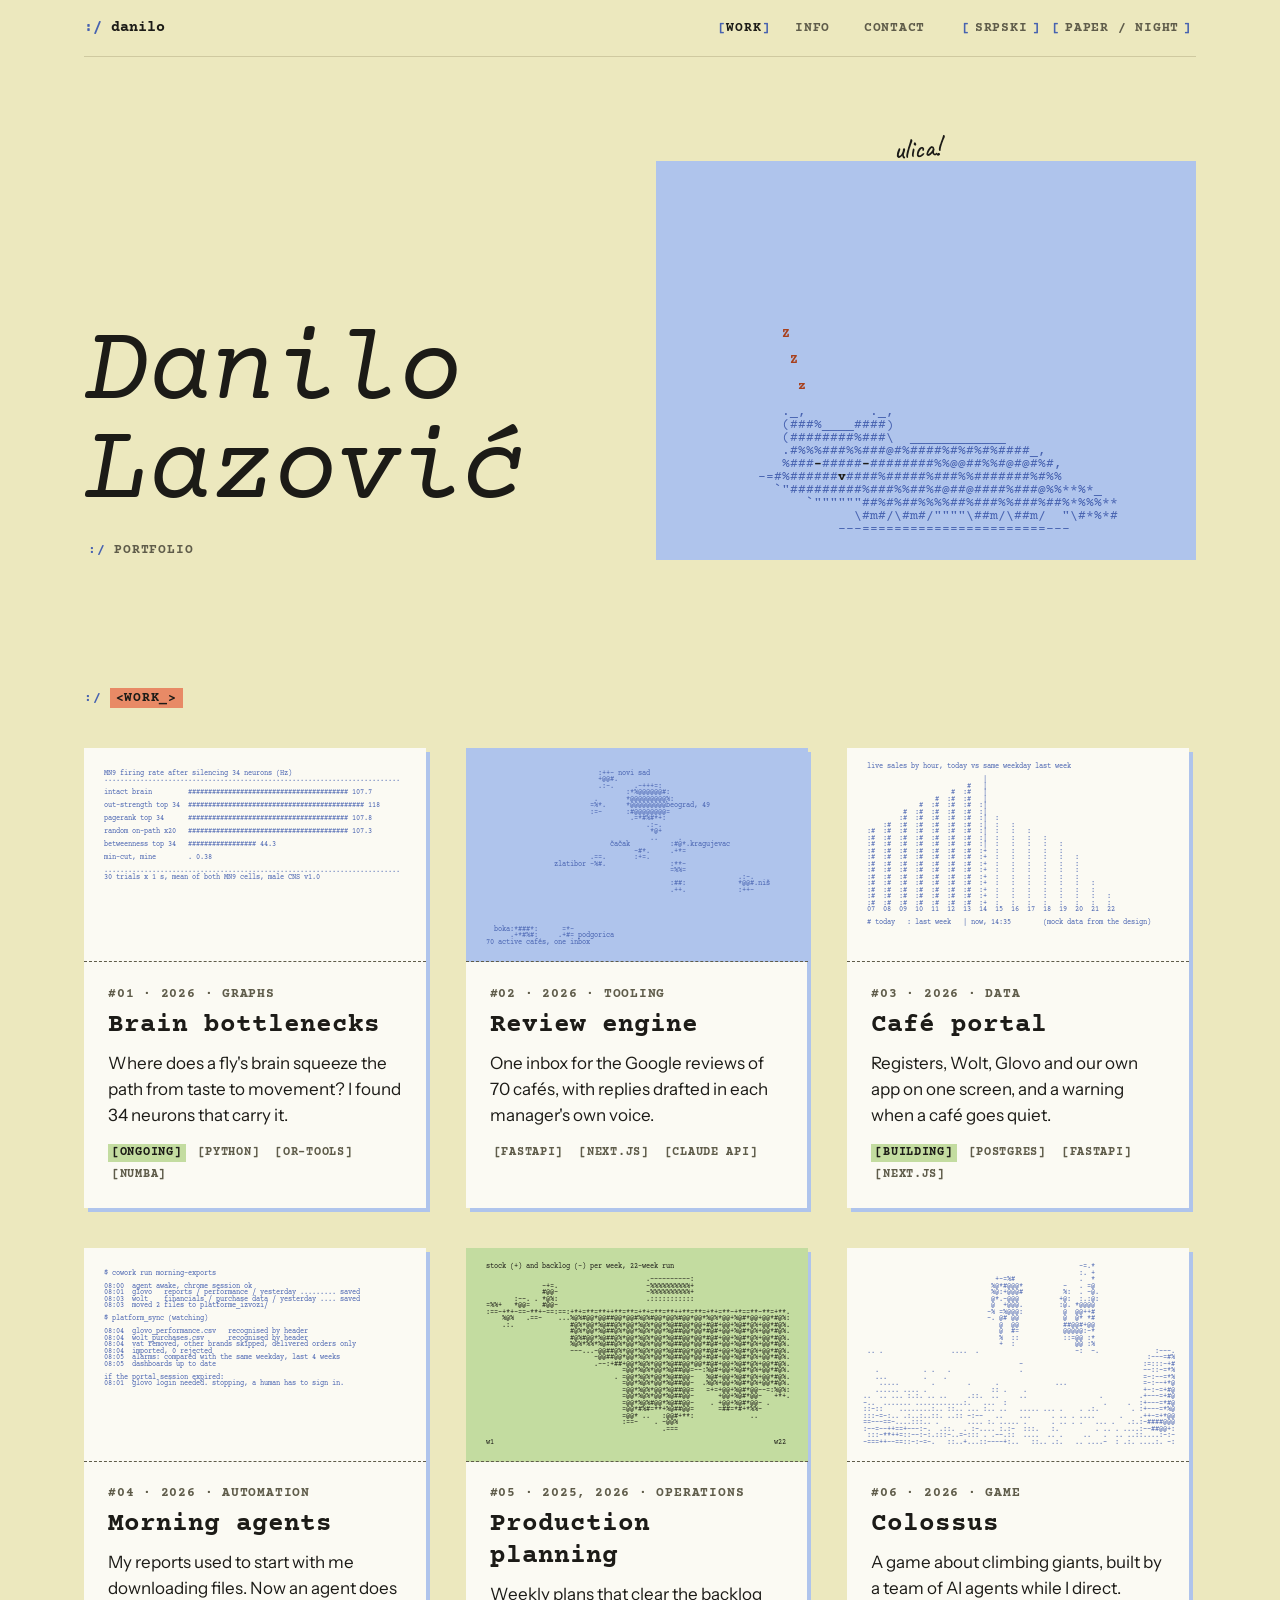
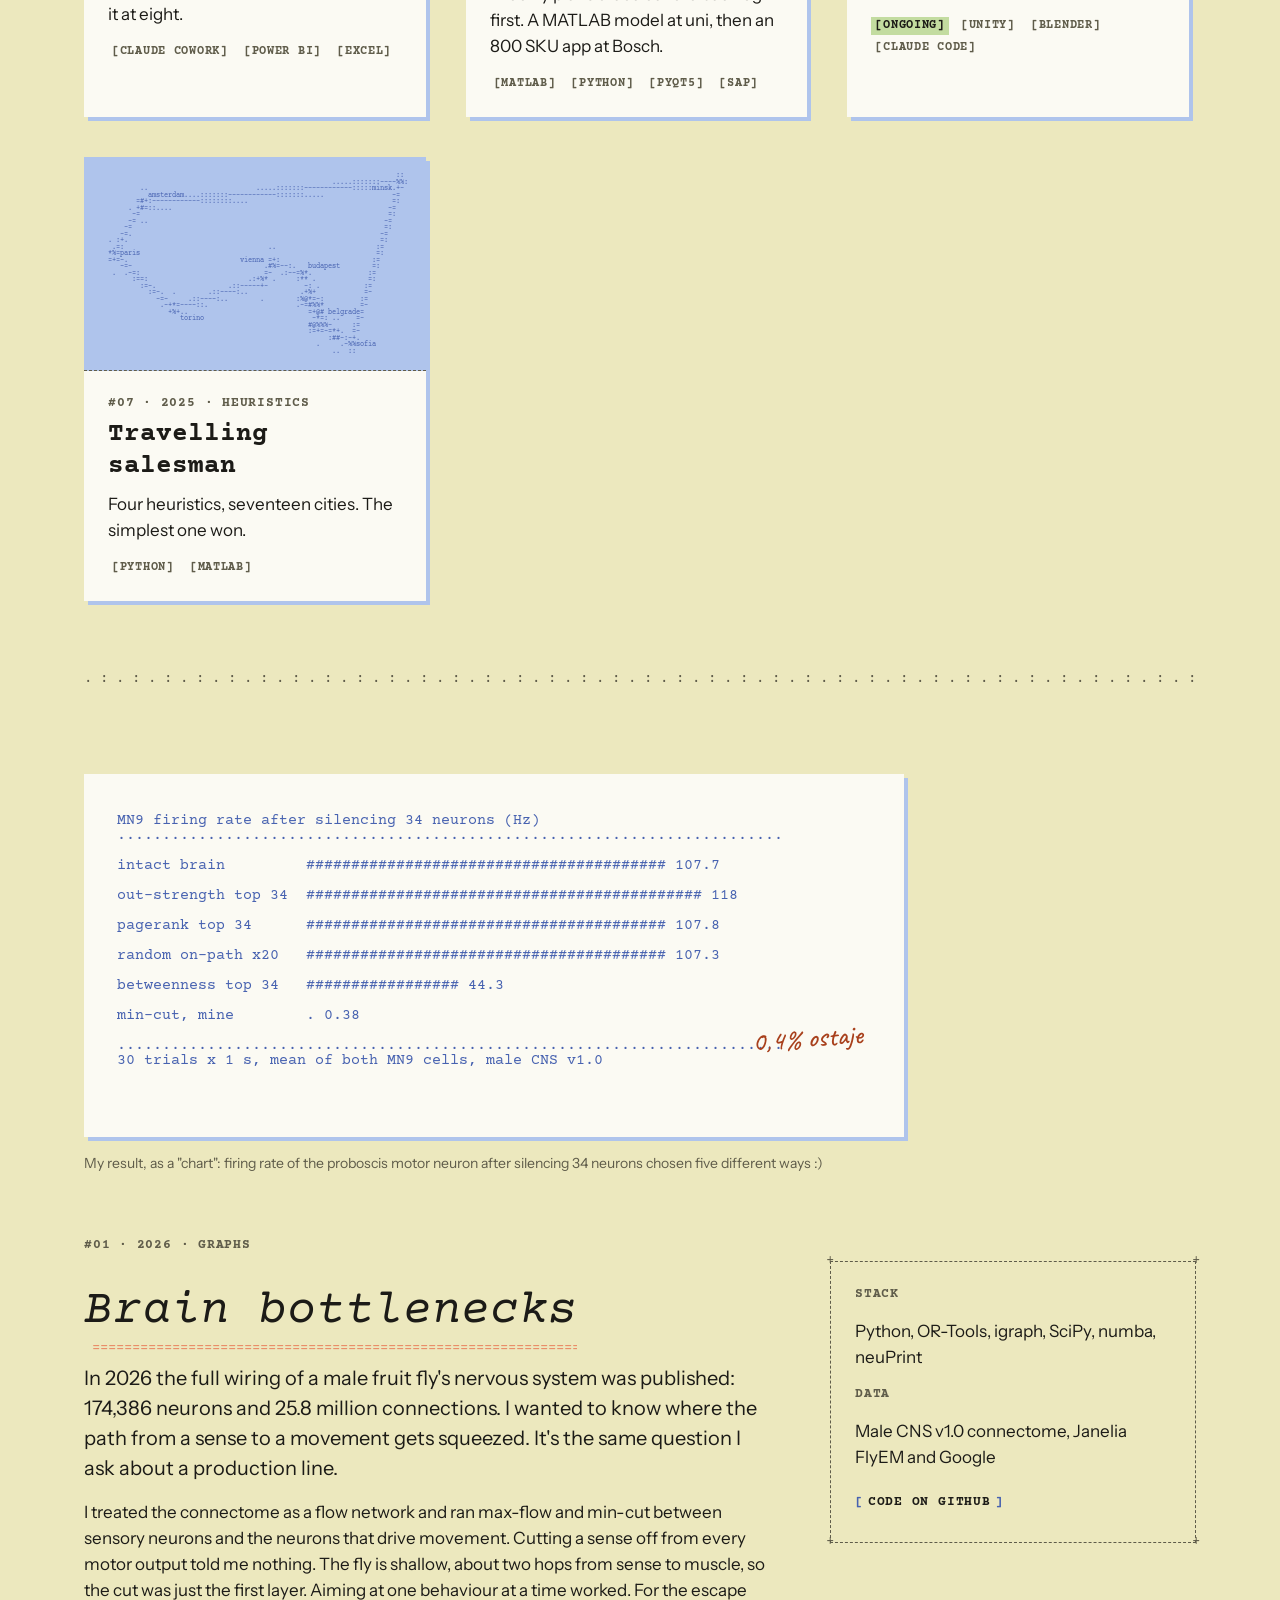
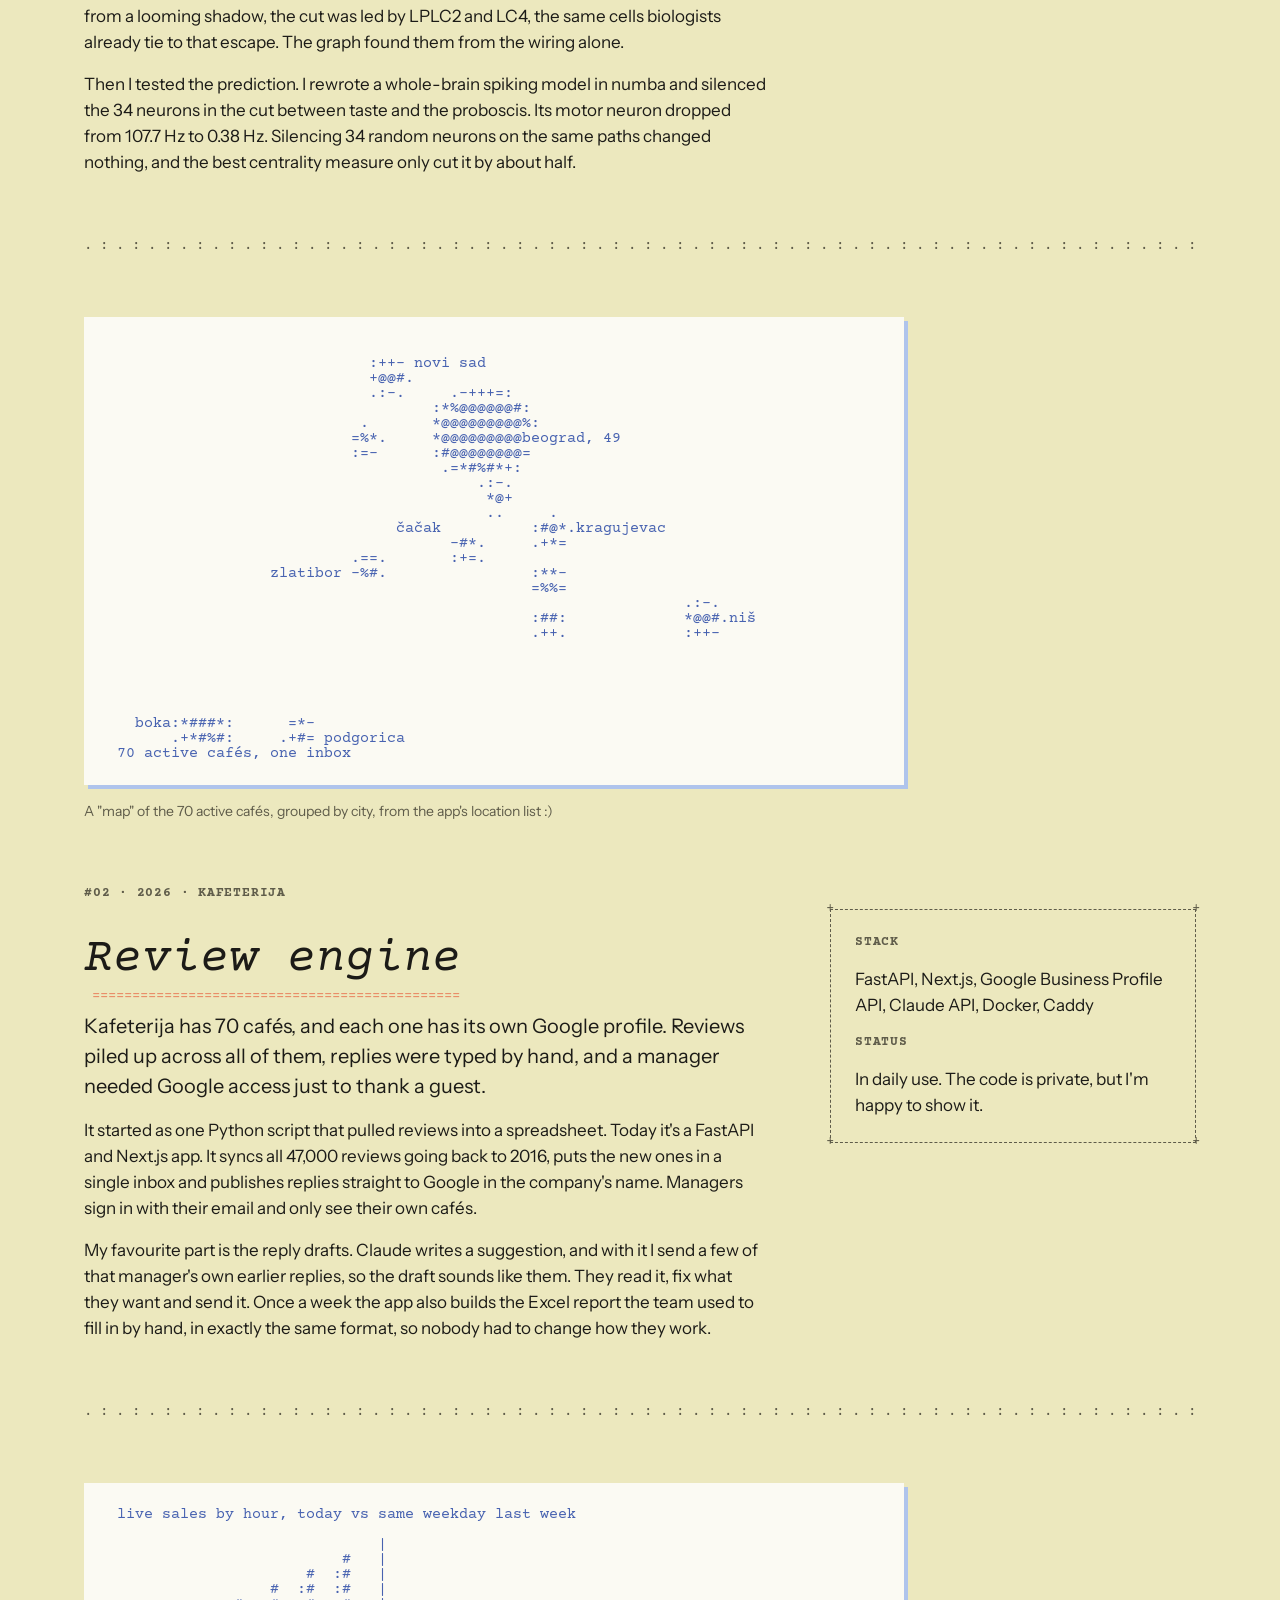
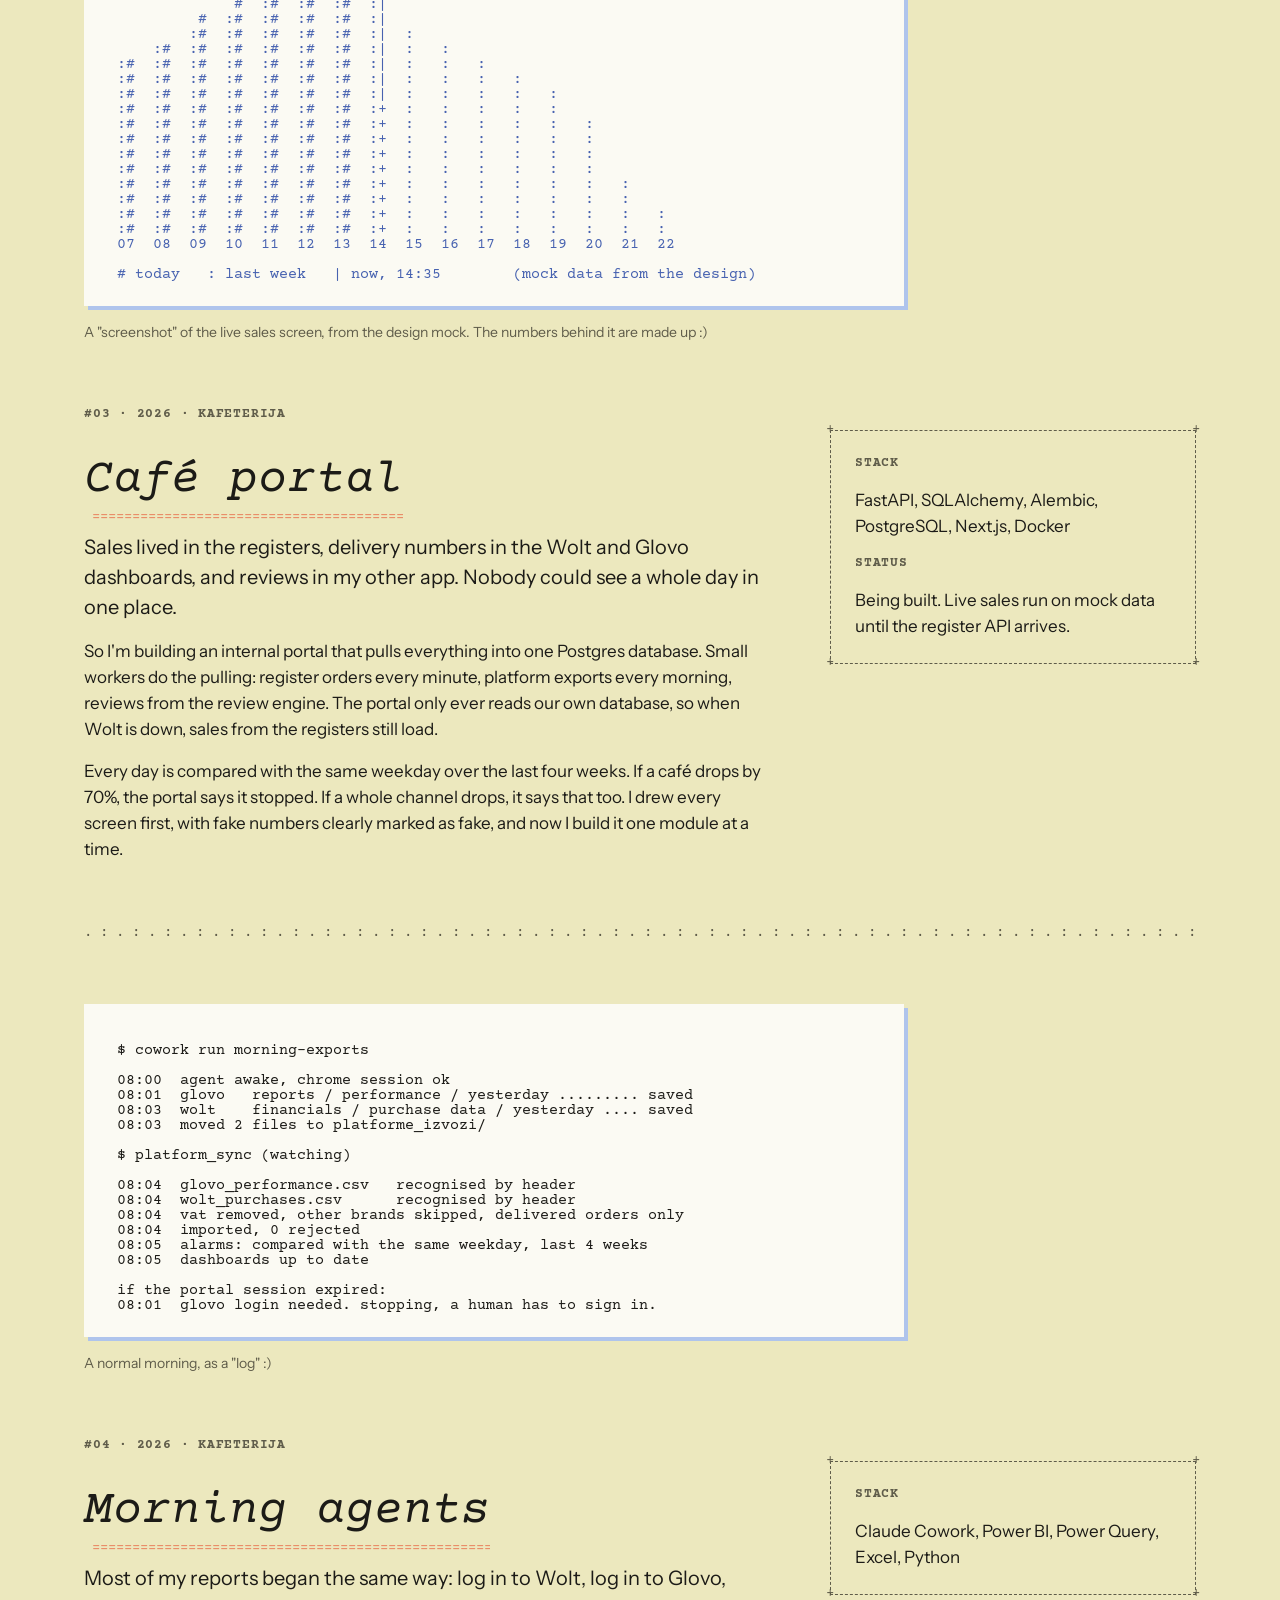
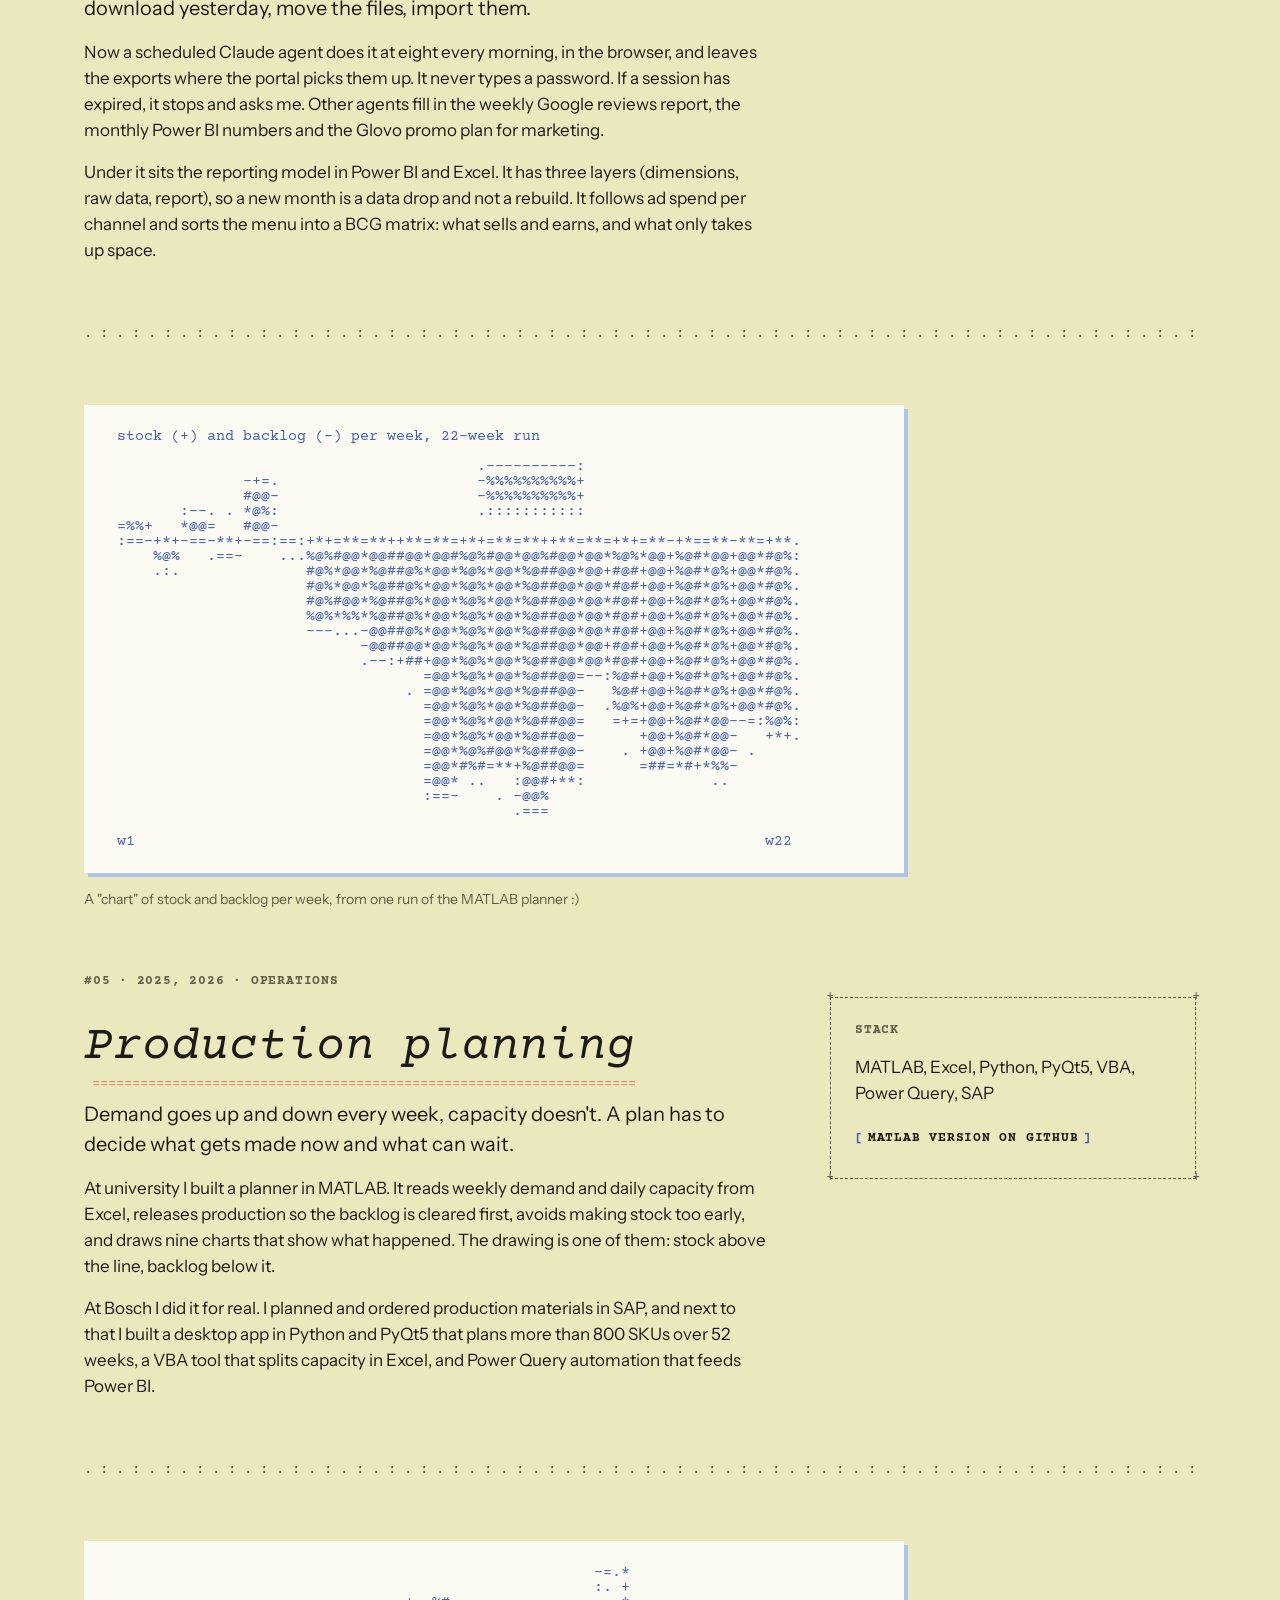
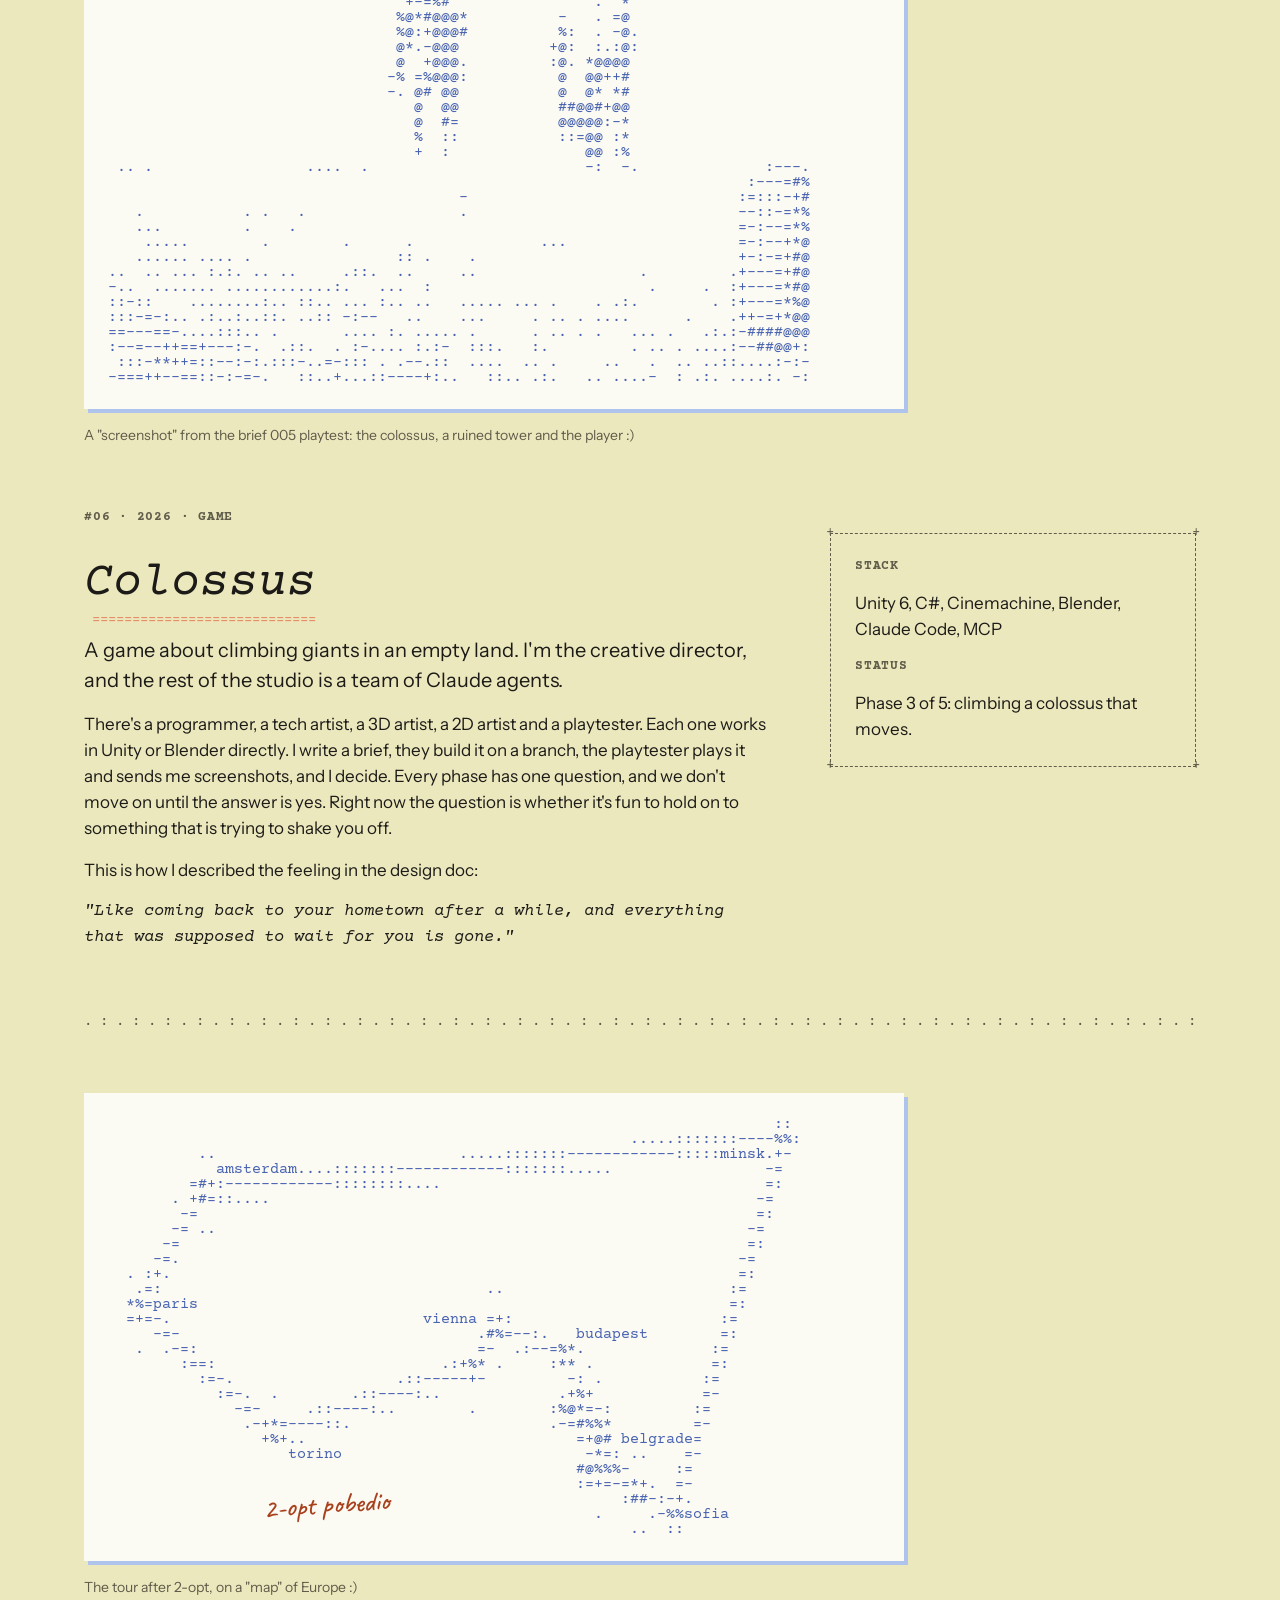
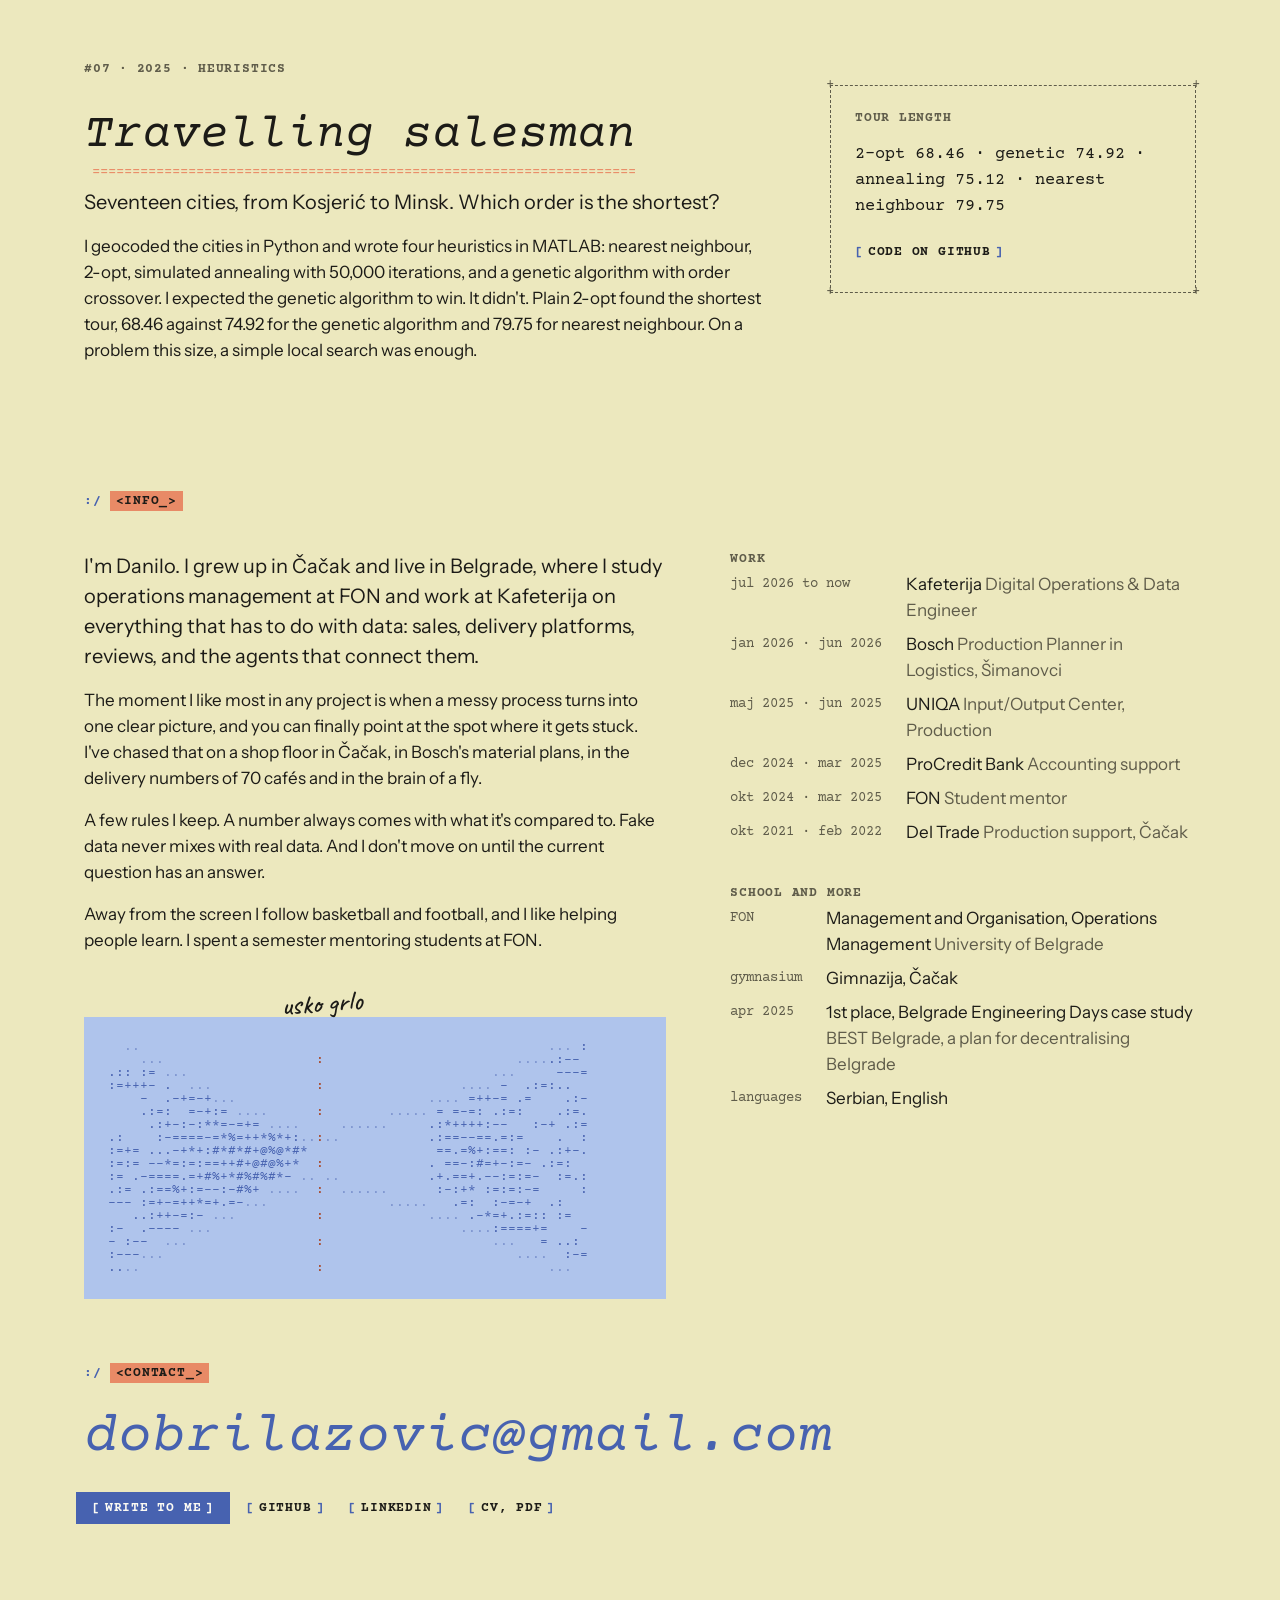
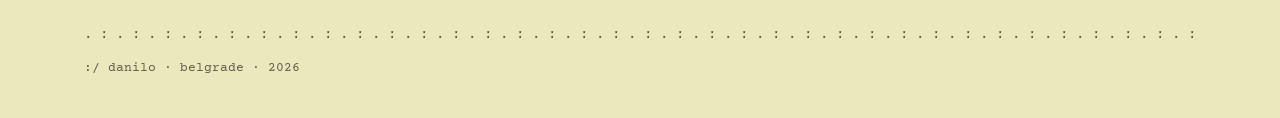
==== commit 71e0af1c: "Draw the street cat with shaped edges, fur and a face Instead of plain dots, each character cell is " ====
--- a/index.html
+++ b/index.html
@@ -22,9 +22,9 @@
   <link rel="preconnect" href="https://fonts.googleapis.com">
   <link rel="preconnect" href="https://fonts.gstatic.com" crossorigin>
   <link href="https://fonts.googleapis.com/css2?family=Caveat:wght@500;600&family=Courier+Prime:ital,wght@0,400;0,700;1,400;1,700&family=Instrument+Sans:wght@400;500;600&display=swap" rel="stylesheet">
-  <link rel="stylesheet" href="assets/css/tokens.css?v=5">
-  <link rel="stylesheet" href="assets/css/ds.css?v=5">
-  <link rel="stylesheet" href="assets/css/site.css?v=5">
+  <link rel="stylesheet" href="assets/css/tokens.css?v=6">
+  <link rel="stylesheet" href="assets/css/ds.css?v=6">
+  <link rel="stylesheet" href="assets/css/site.css?v=6">
   <script>
     (function () {
       try {
@@ -795,6 +795,6 @@
   <div class="dn-divider dn-divider--dots" role="separator" style="margin:0"></div>
   <footer><p>:/ danilo · <span data-l="en">belgrade</span><span data-l="sr">beograd</span> · <span data-year>2026</span></p></footer>
 </div>
-<script src="assets/js/main.js?v=5" defer></script>
+<script src="assets/js/main.js?v=6" defer></script>
 </body>
 </html>
--- a/assets/css/site.css
+++ b/assets/css/site.css
@@ -37,7 +37,9 @@
 .hero-art .cut { color: var(--coral-ink); }
 .hero-art .wall { opacity: 0.5; }
 .hero-art { cursor: pointer; }
-.hero-art .cat-ascii { font-size: min(13px, calc(100cqw / 29)); font-weight: 700; width: fit-content; margin: 0 auto; }
+.hero-art .cat-ascii { font-size: min(13px, calc(100cqw / 29)); font-weight: 400; width: fit-content; margin: 0 auto; }
+.hero-art .cat-ascii b { font-weight: 700; }
+.hero-art .cat-ascii .eye { color: var(--ink); }
 .flow-box { margin-top: var(--space-6); }
 .hero-art .dn-note { position: absolute; right: var(--space-4); top: calc(var(--space-3) * -1.6); color: var(--ink); }
 @media (max-width: 900px) {
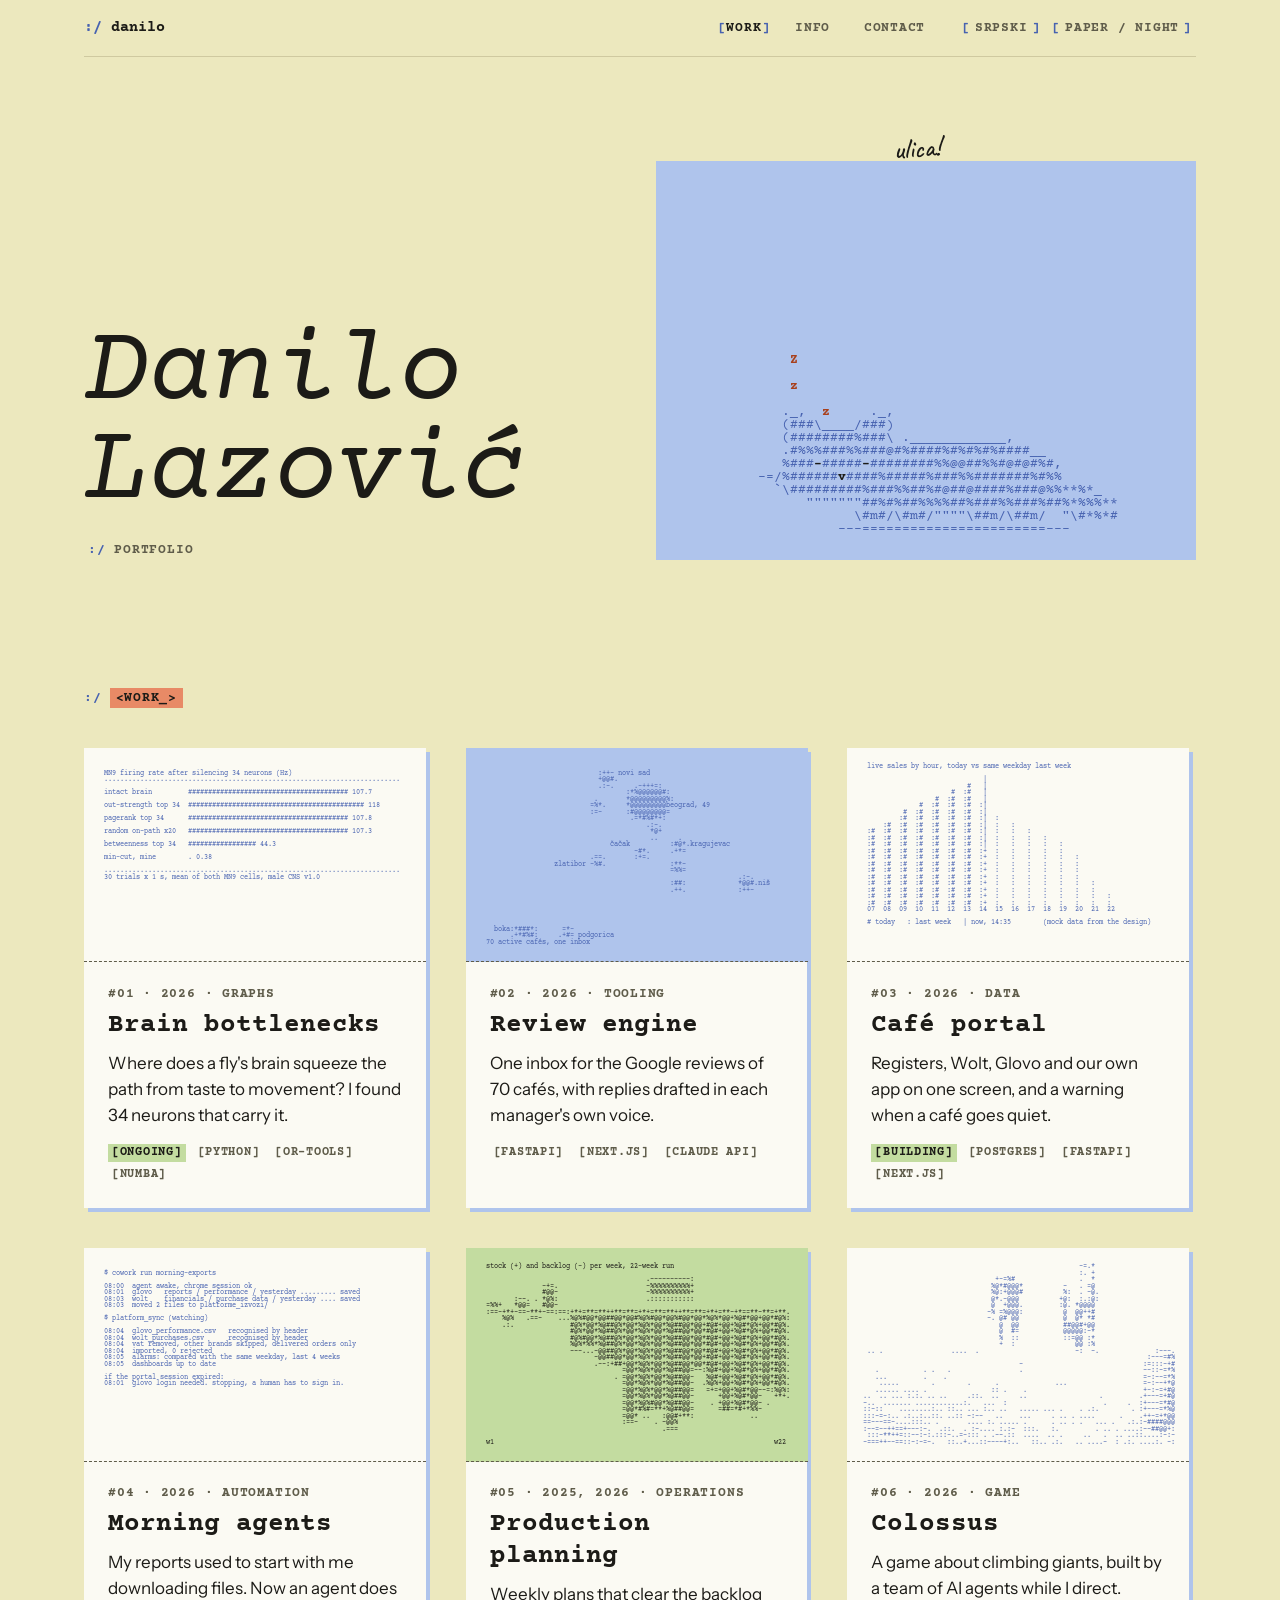
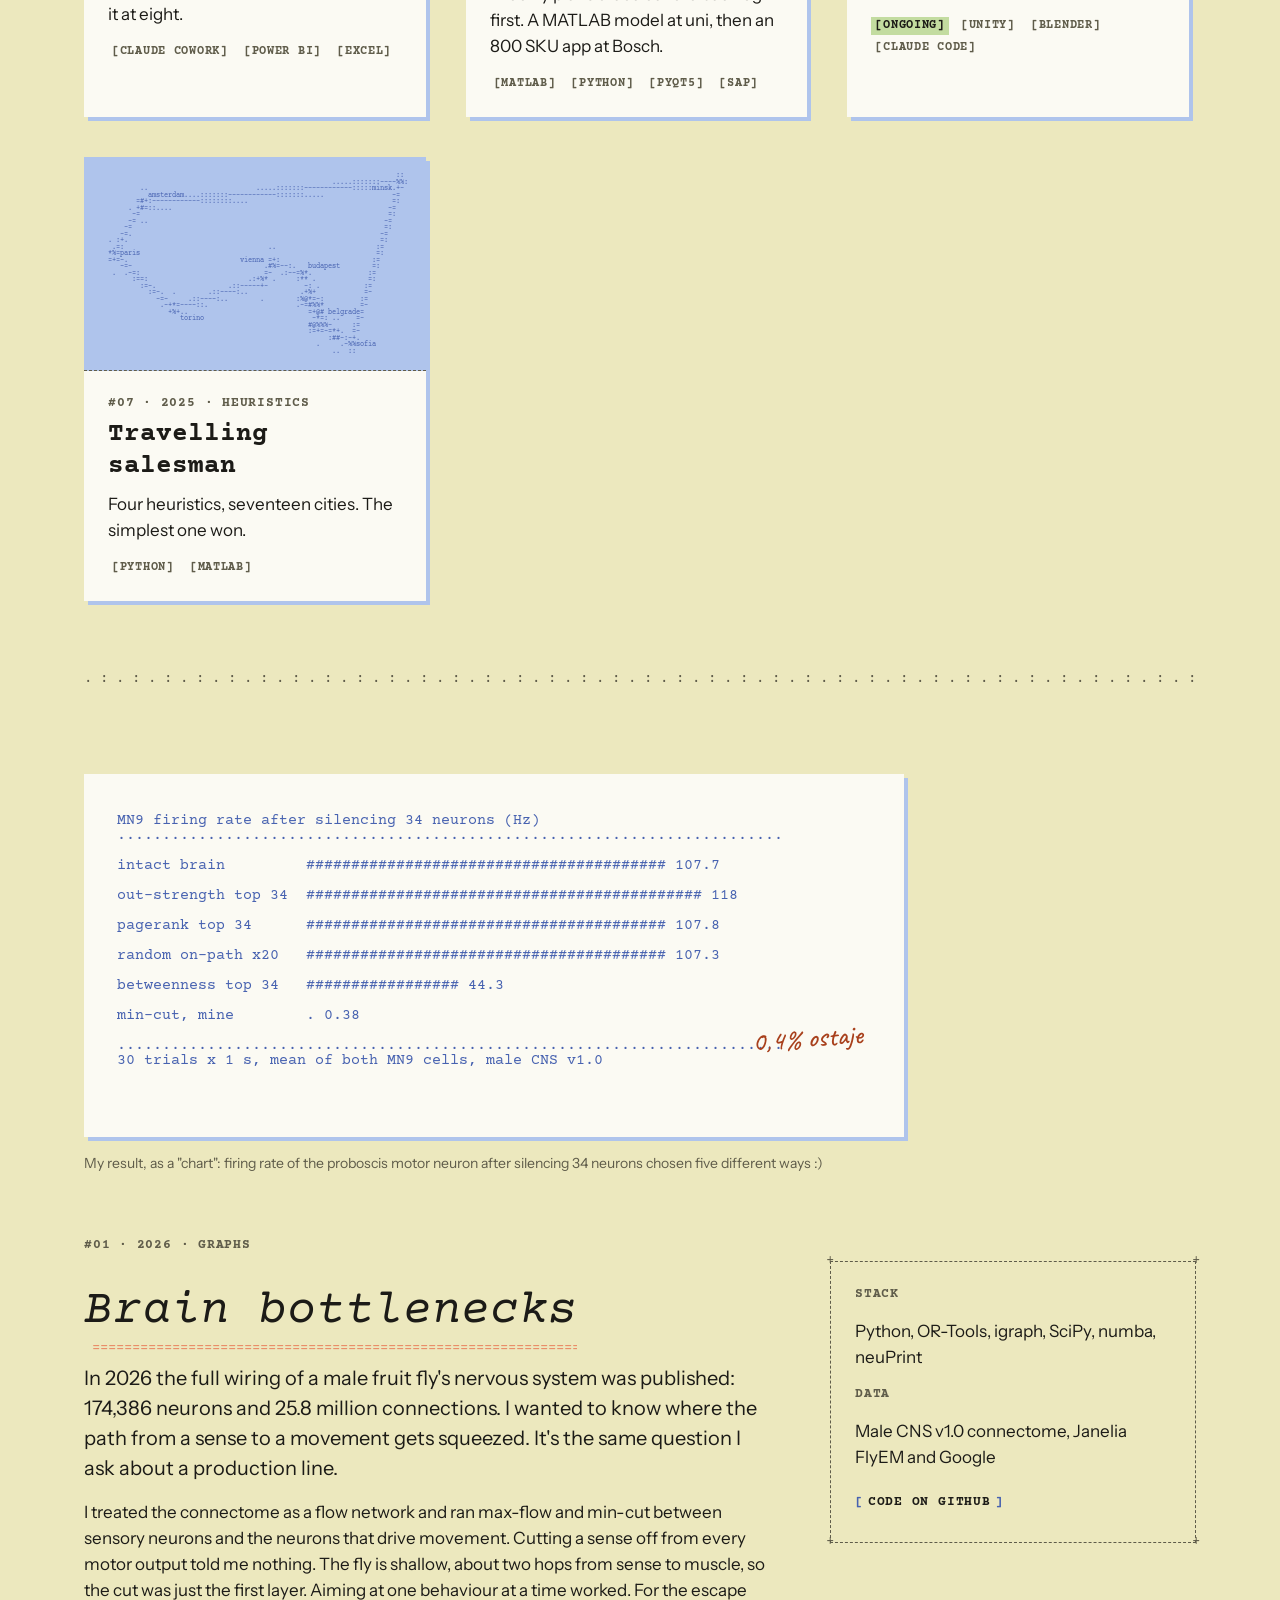
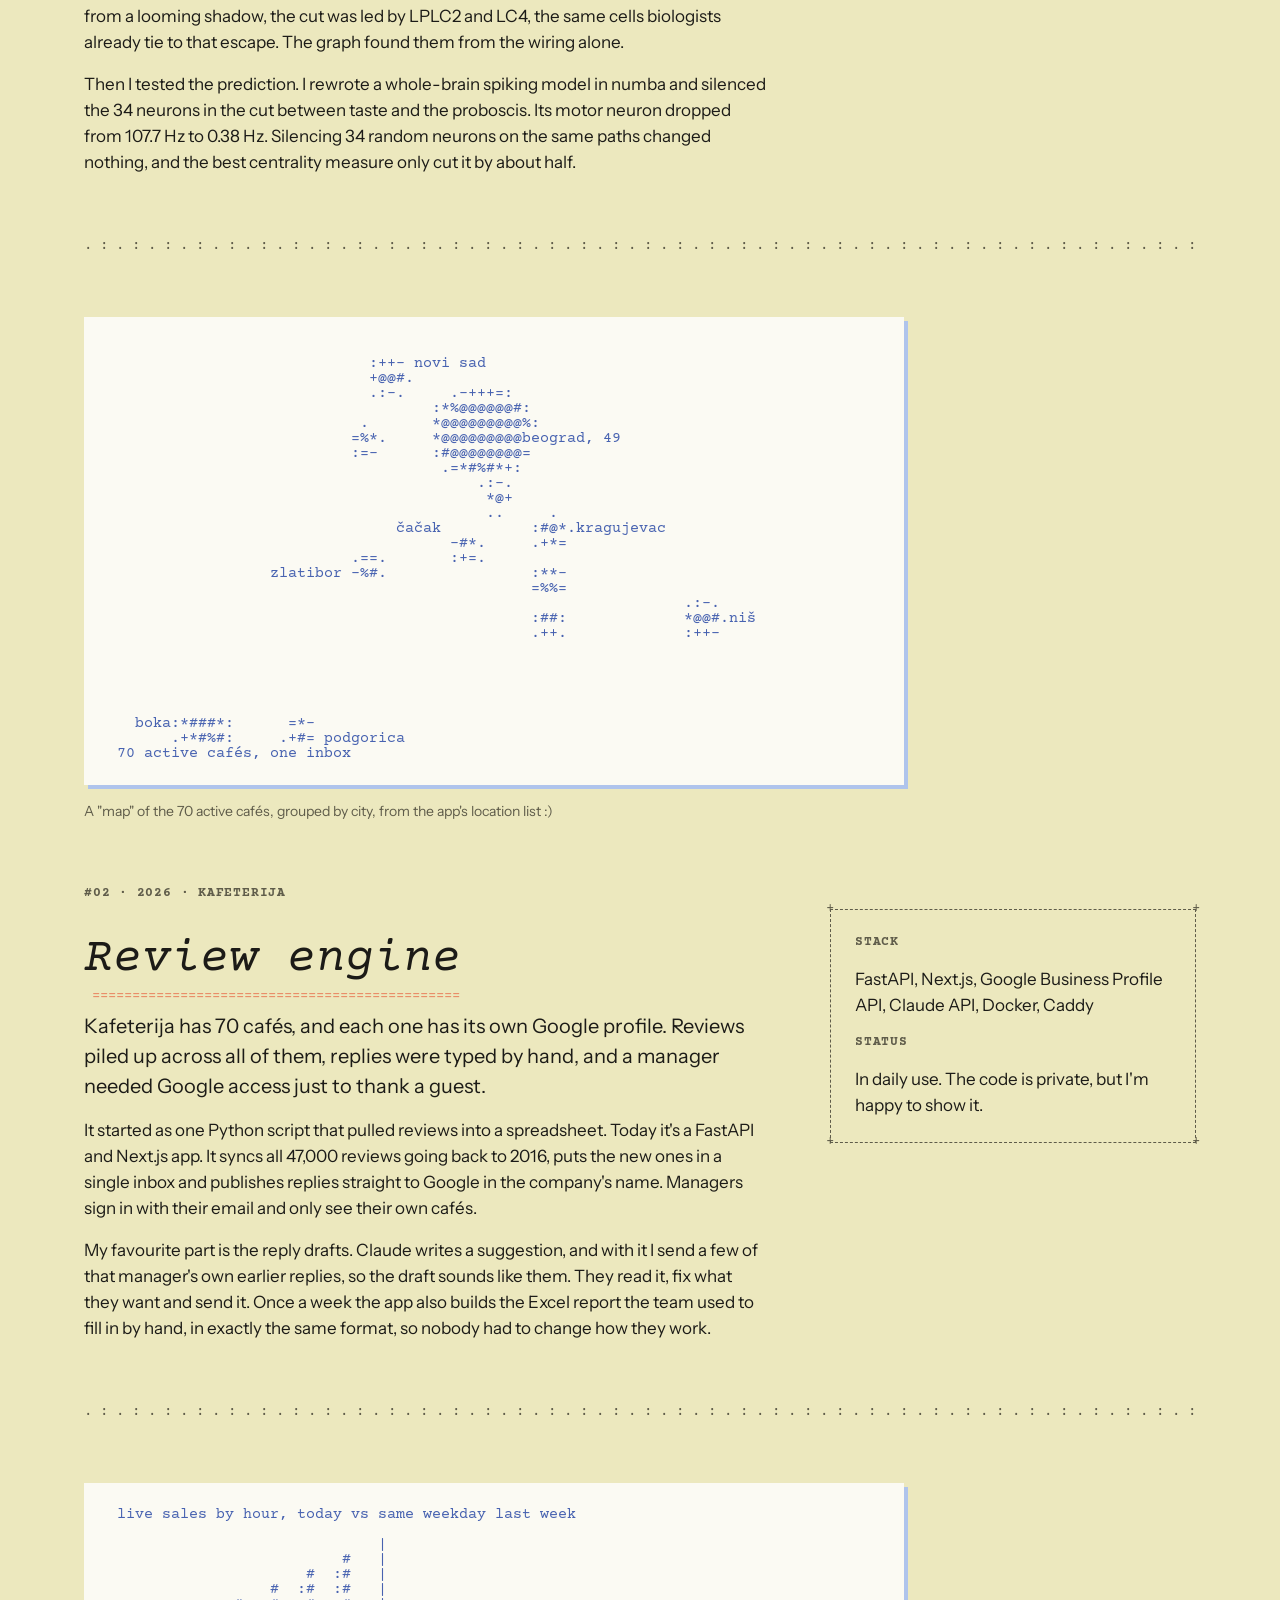
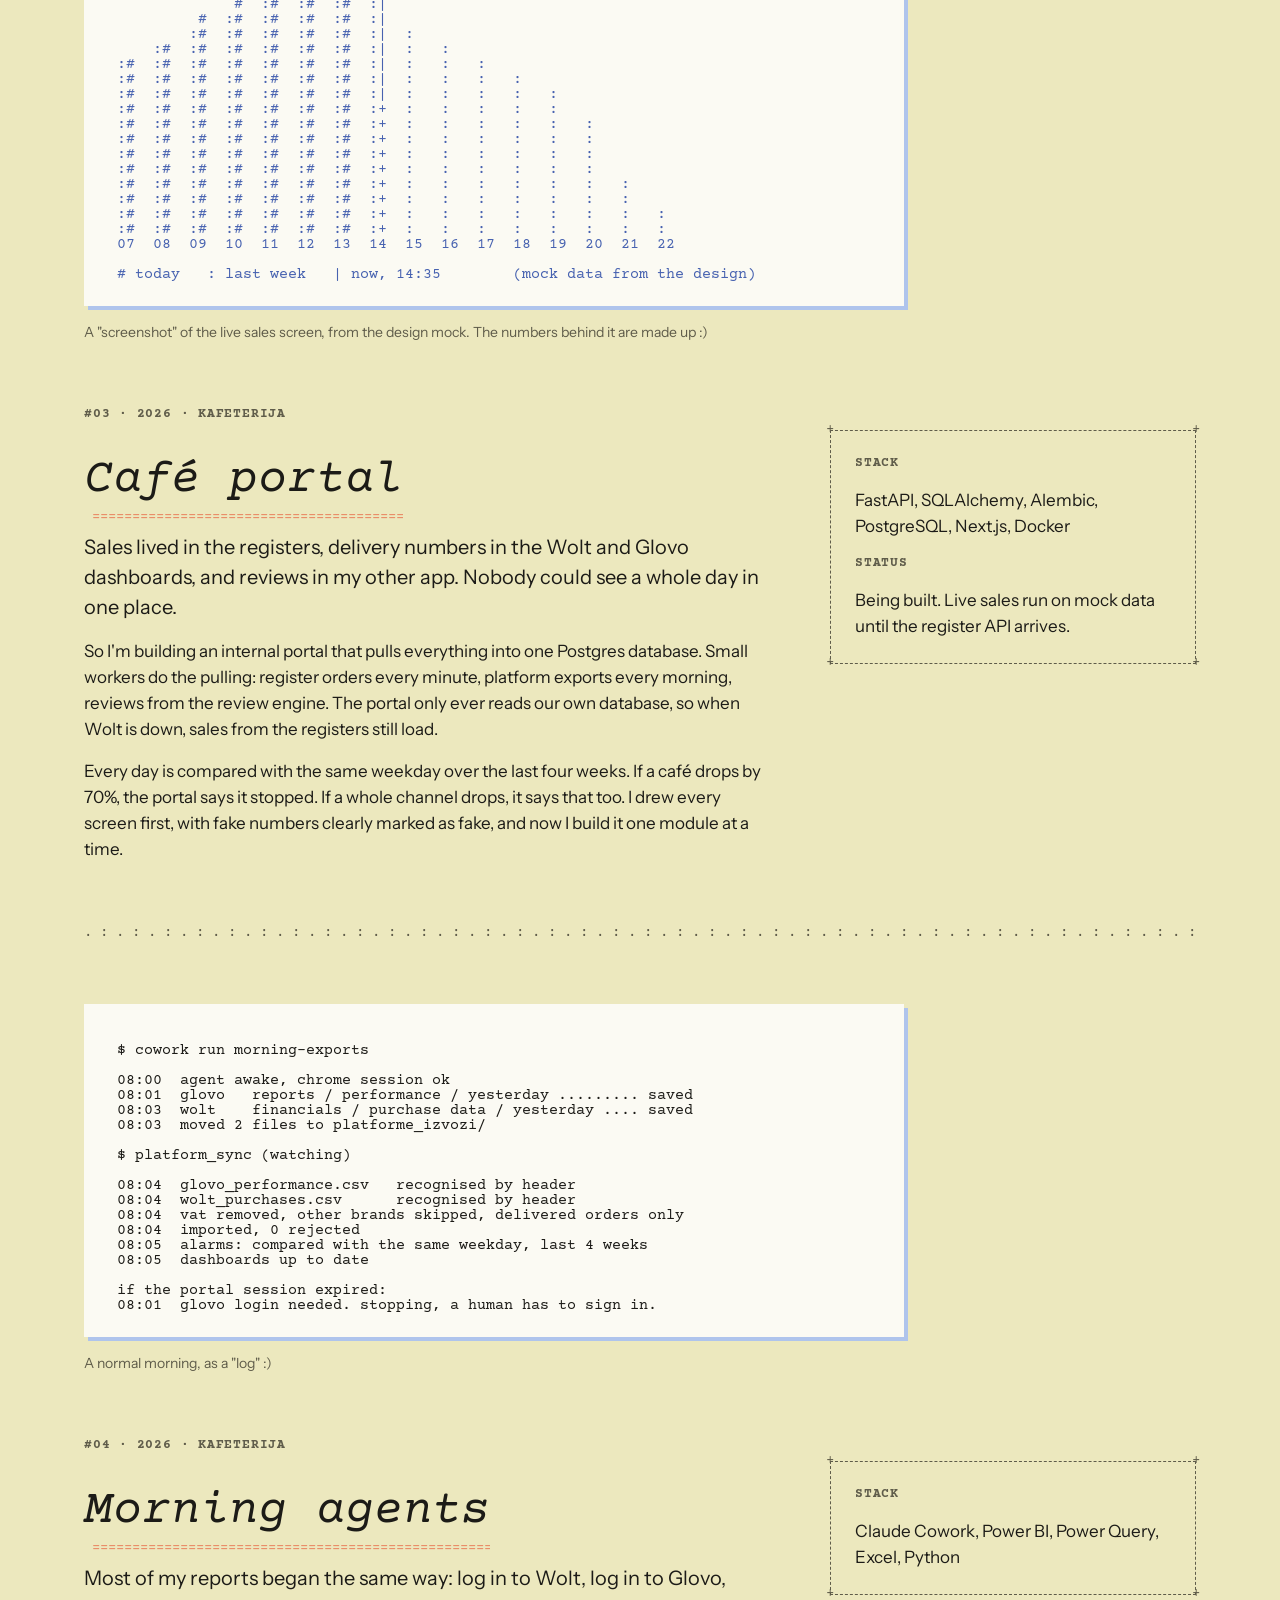
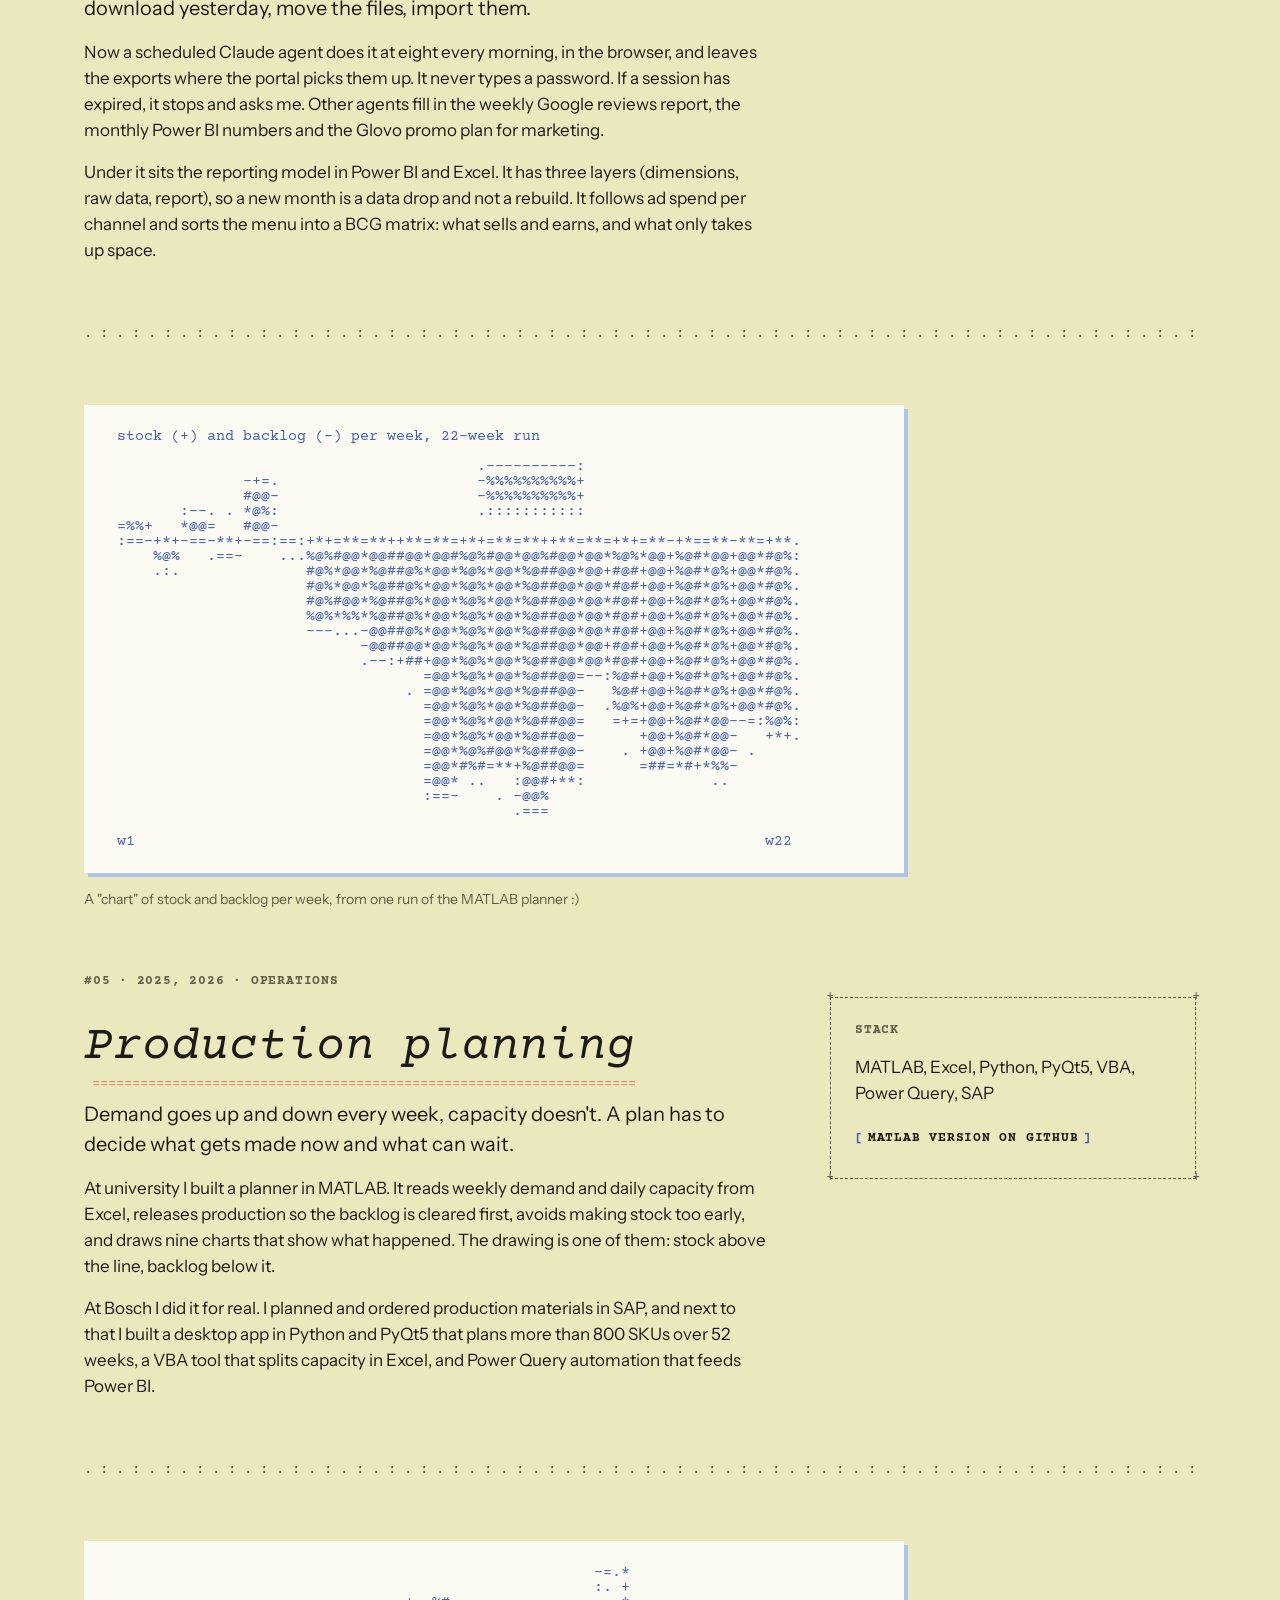
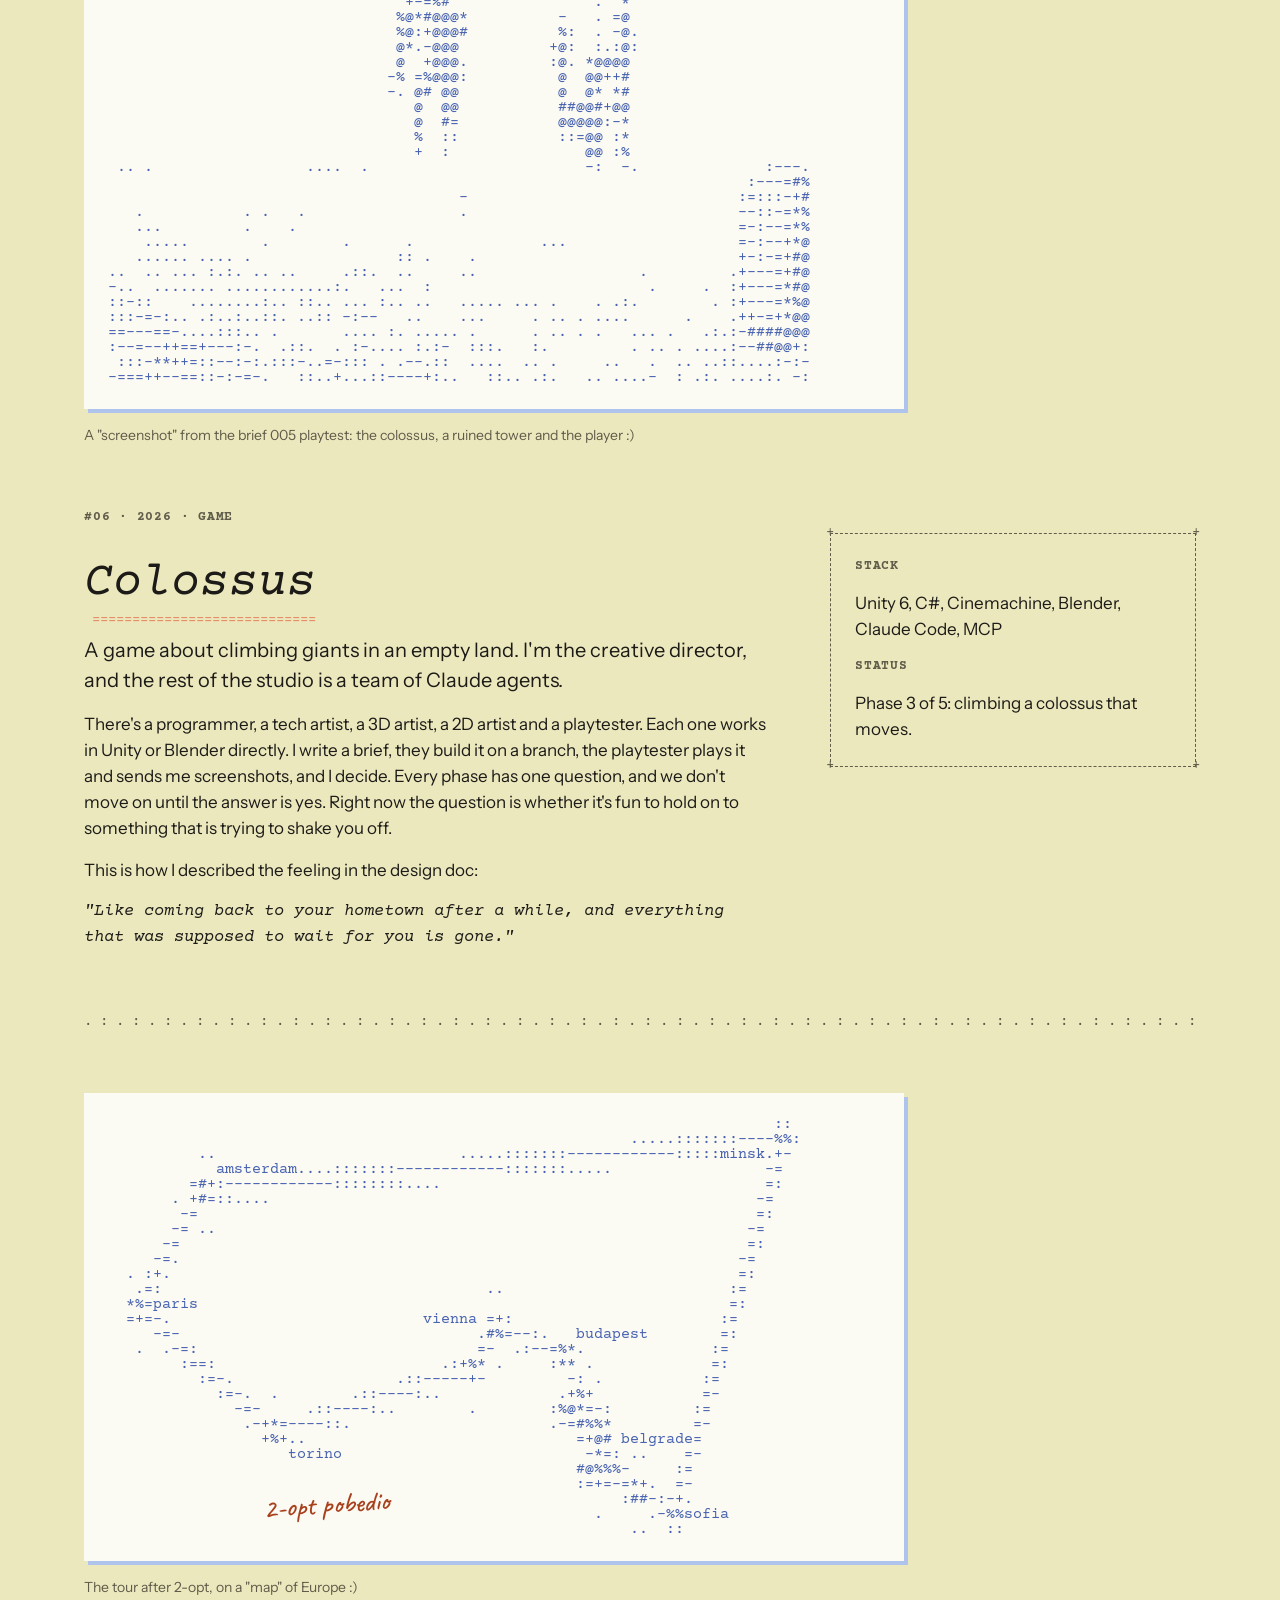
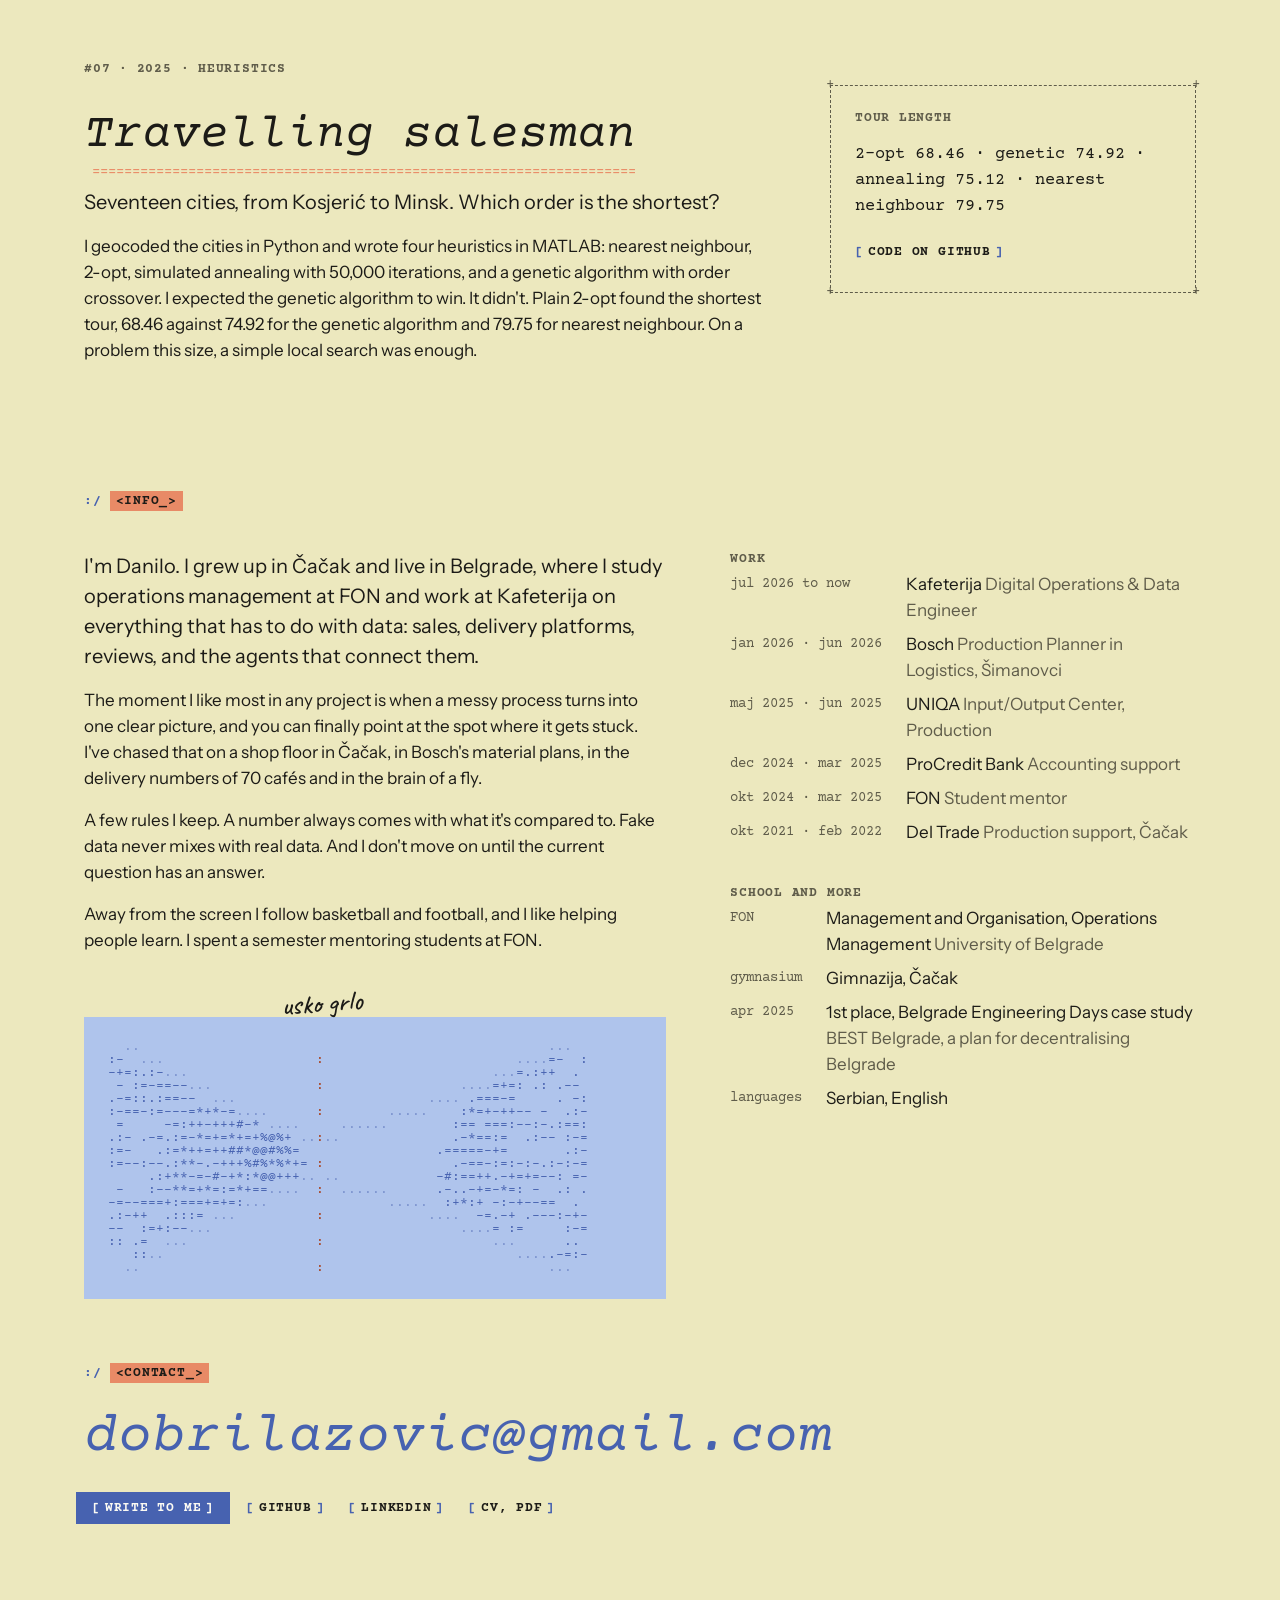
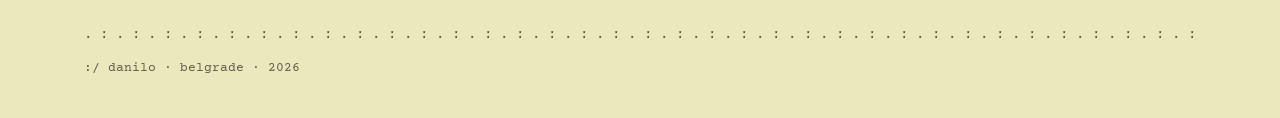
==== commit cb267122: "Drop the cat's hop: it sits to groom, rests, then sleeps The hop looked unnatural. The loop is now 1" ====
--- a/index.html
+++ b/index.html
@@ -22,9 +22,9 @@
   <link rel="preconnect" href="https://fonts.googleapis.com">
   <link rel="preconnect" href="https://fonts.gstatic.com" crossorigin>
   <link href="https://fonts.googleapis.com/css2?family=Caveat:wght@500;600&family=Courier+Prime:ital,wght@0,400;0,700;1,400;1,700&family=Instrument+Sans:wght@400;500;600&display=swap" rel="stylesheet">
-  <link rel="stylesheet" href="assets/css/tokens.css?v=6">
-  <link rel="stylesheet" href="assets/css/ds.css?v=6">
-  <link rel="stylesheet" href="assets/css/site.css?v=6">
+  <link rel="stylesheet" href="assets/css/tokens.css?v=7">
+  <link rel="stylesheet" href="assets/css/ds.css?v=7">
+  <link rel="stylesheet" href="assets/css/site.css?v=7">
   <script>
     (function () {
       try {
@@ -62,7 +62,7 @@
         <p class="hero-path"><span>:/</span> portfolio</p>
       </div>
       <div class="hero-art">
-        <pre class="cat-ascii" aria-label="Animated ASCII drawing of a street cat made of dots: it sleeps, wakes up wide-eyed, hops, licks its paw and goes back to sleep"></pre>
+        <pre class="cat-ascii" aria-label="Animated ASCII drawing of a street cat made of dots: it sleeps, wakes up wide-eyed, sits and licks its paw, then goes back to sleep"></pre>
         <span class="dn-note" style="left:44%" aria-hidden="true">ulica!</span>
       </div>
     </header>
@@ -795,6 +795,6 @@
   <div class="dn-divider dn-divider--dots" role="separator" style="margin:0"></div>
   <footer><p>:/ danilo · <span data-l="en">belgrade</span><span data-l="sr">beograd</span> · <span data-year>2026</span></p></footer>
 </div>
-<script src="assets/js/main.js?v=6" defer></script>
+<script src="assets/js/main.js?v=7" defer></script>
 </body>
 </html>
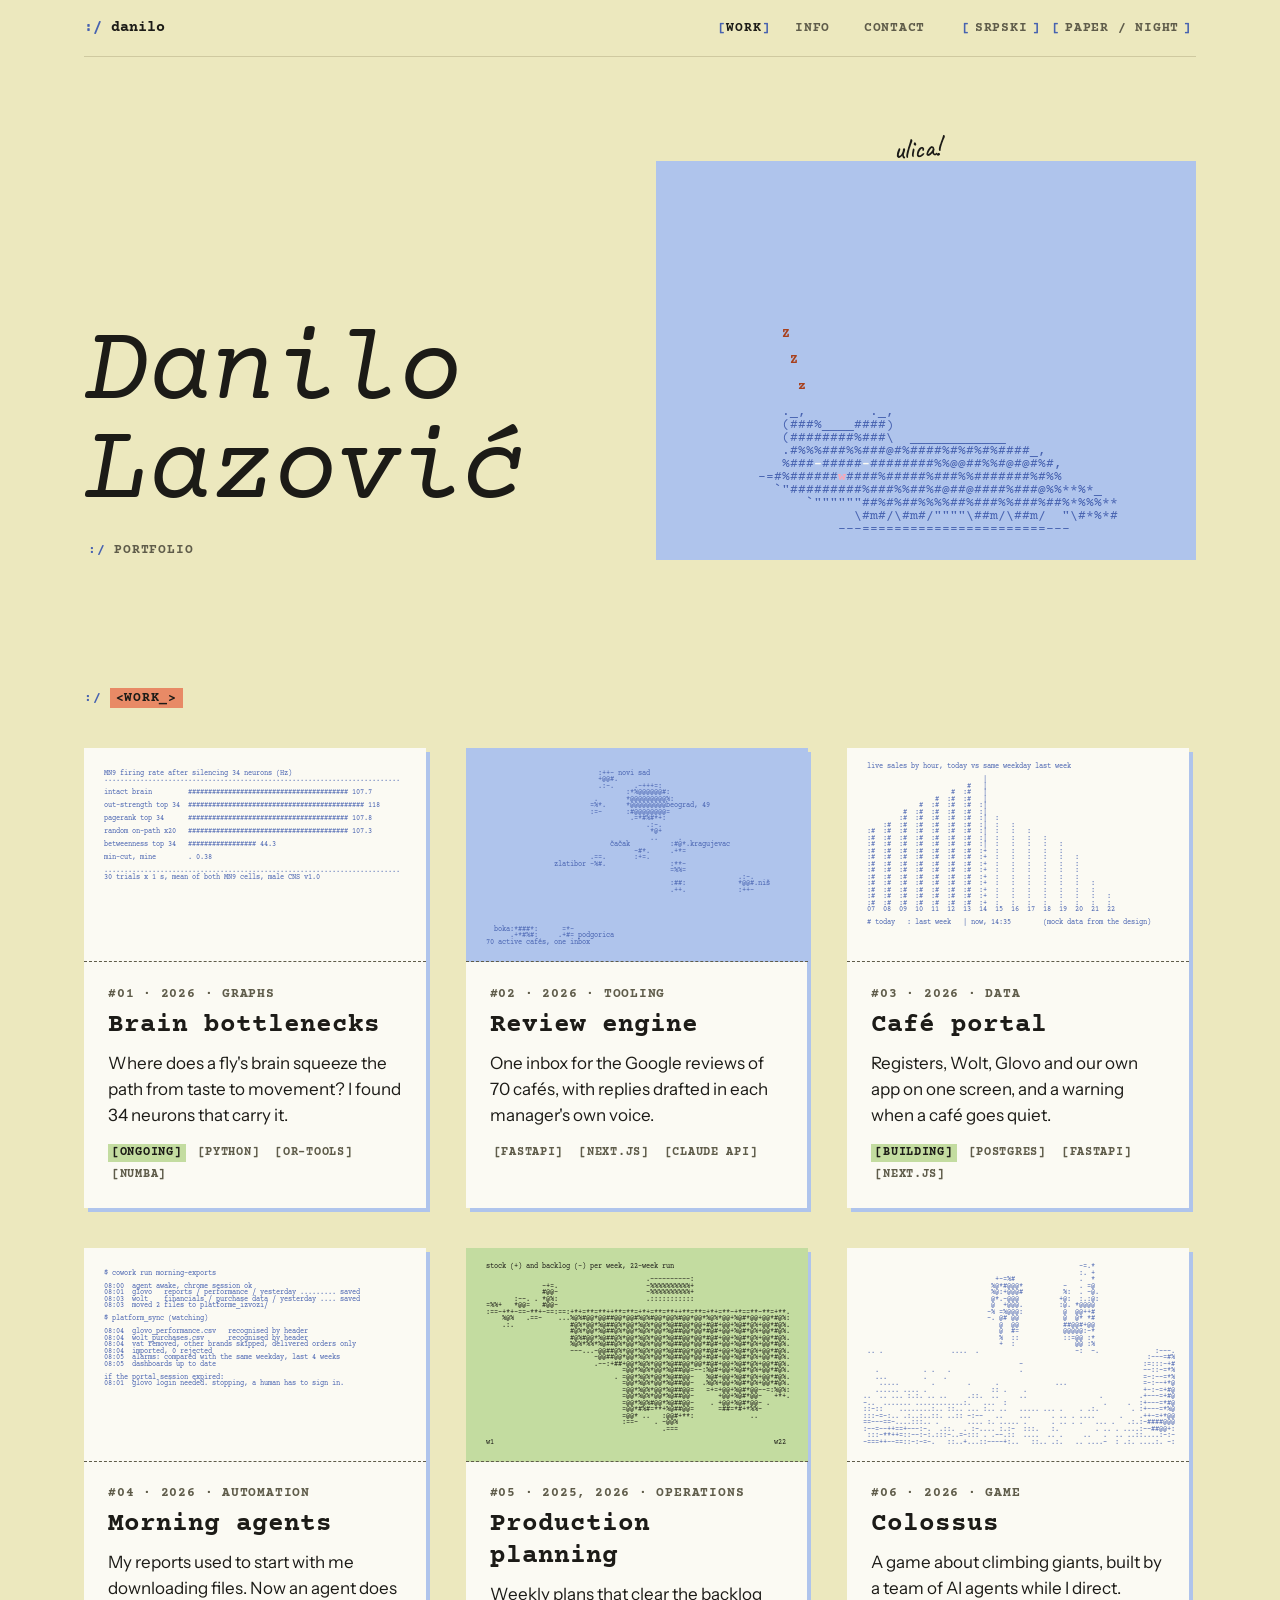
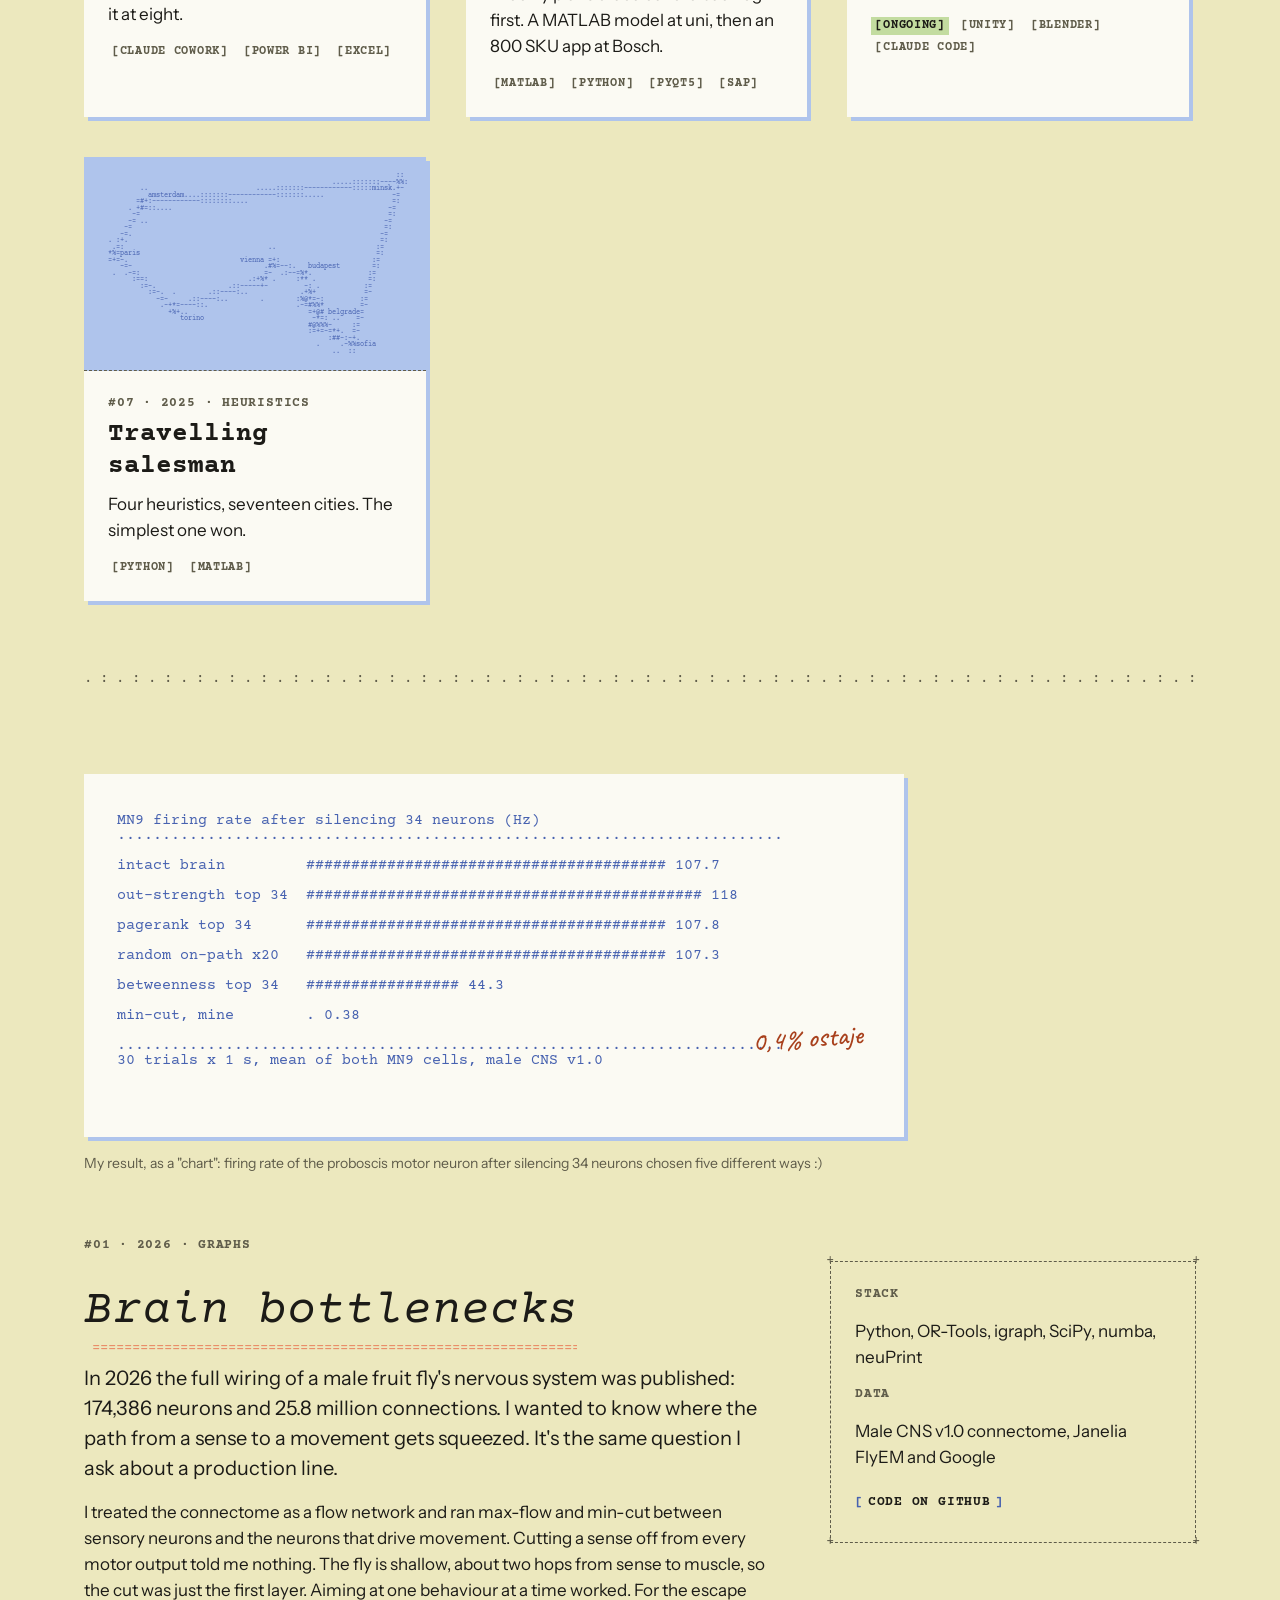
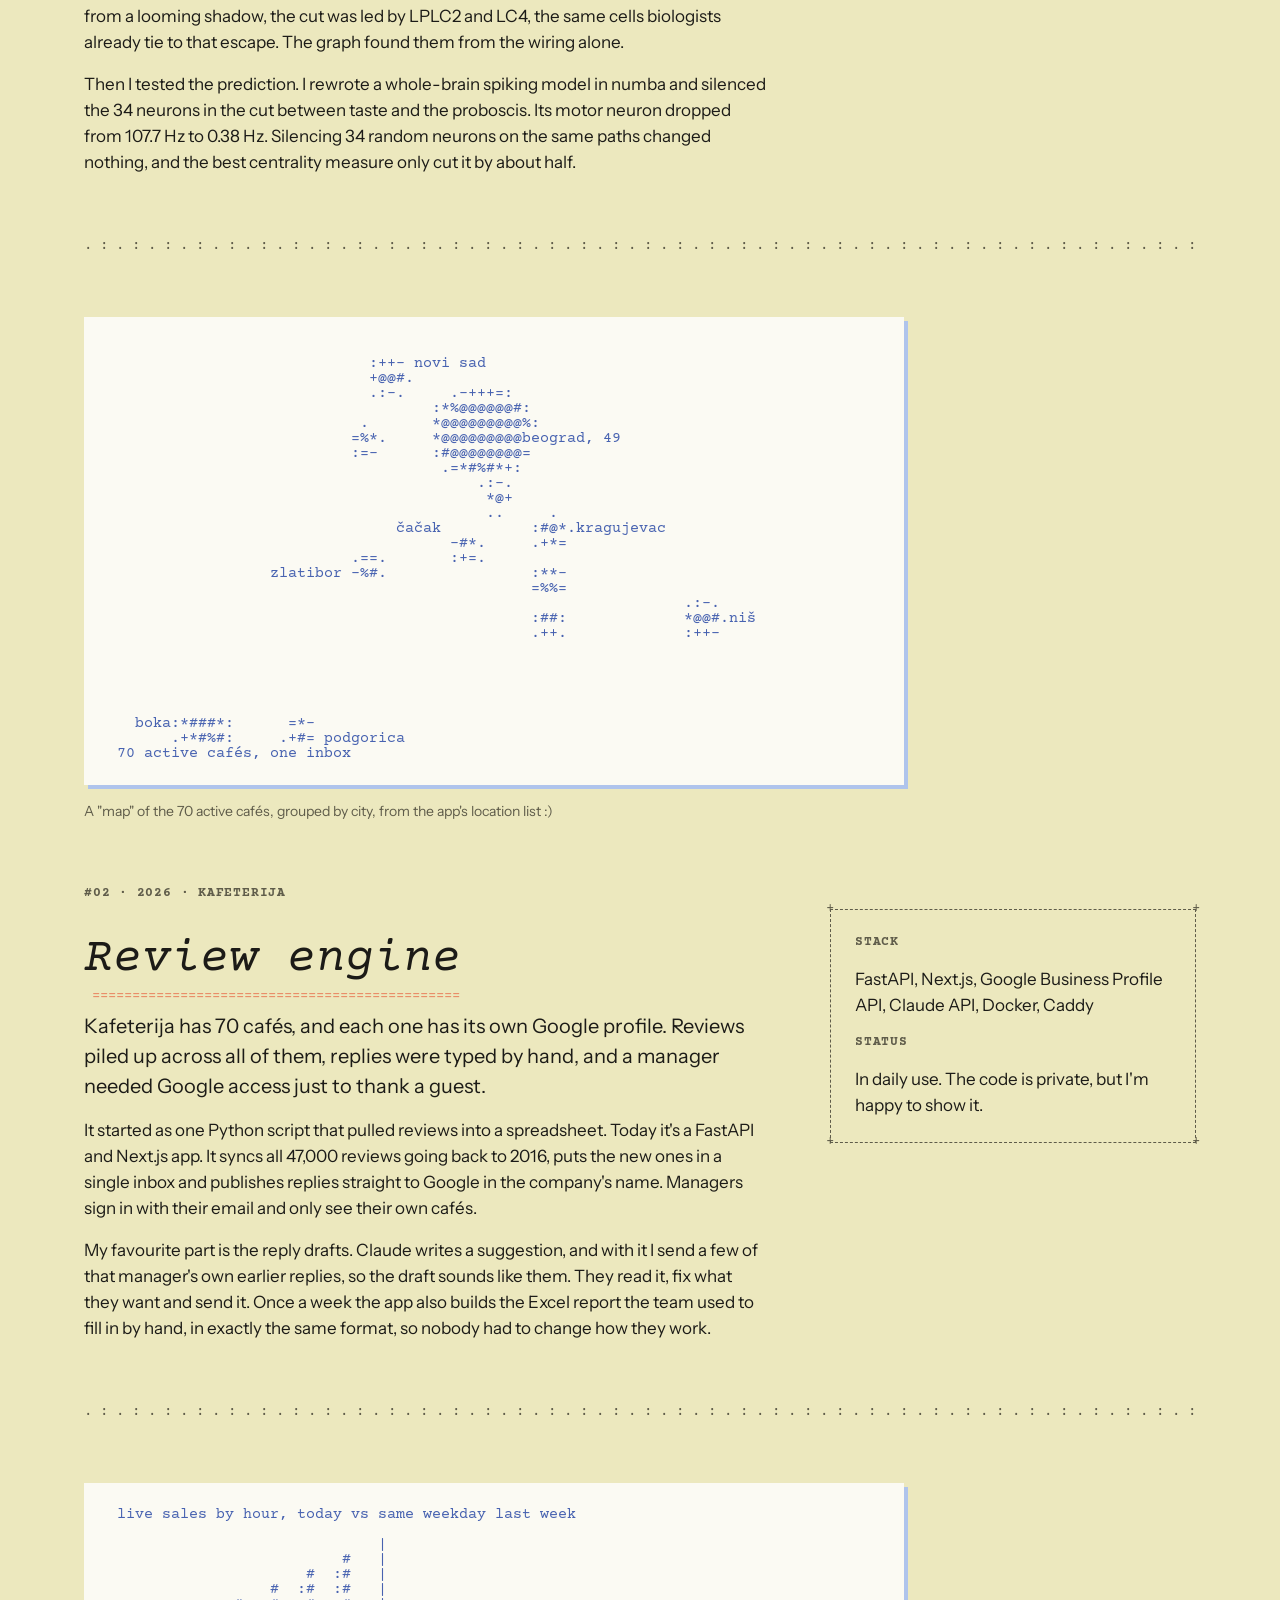
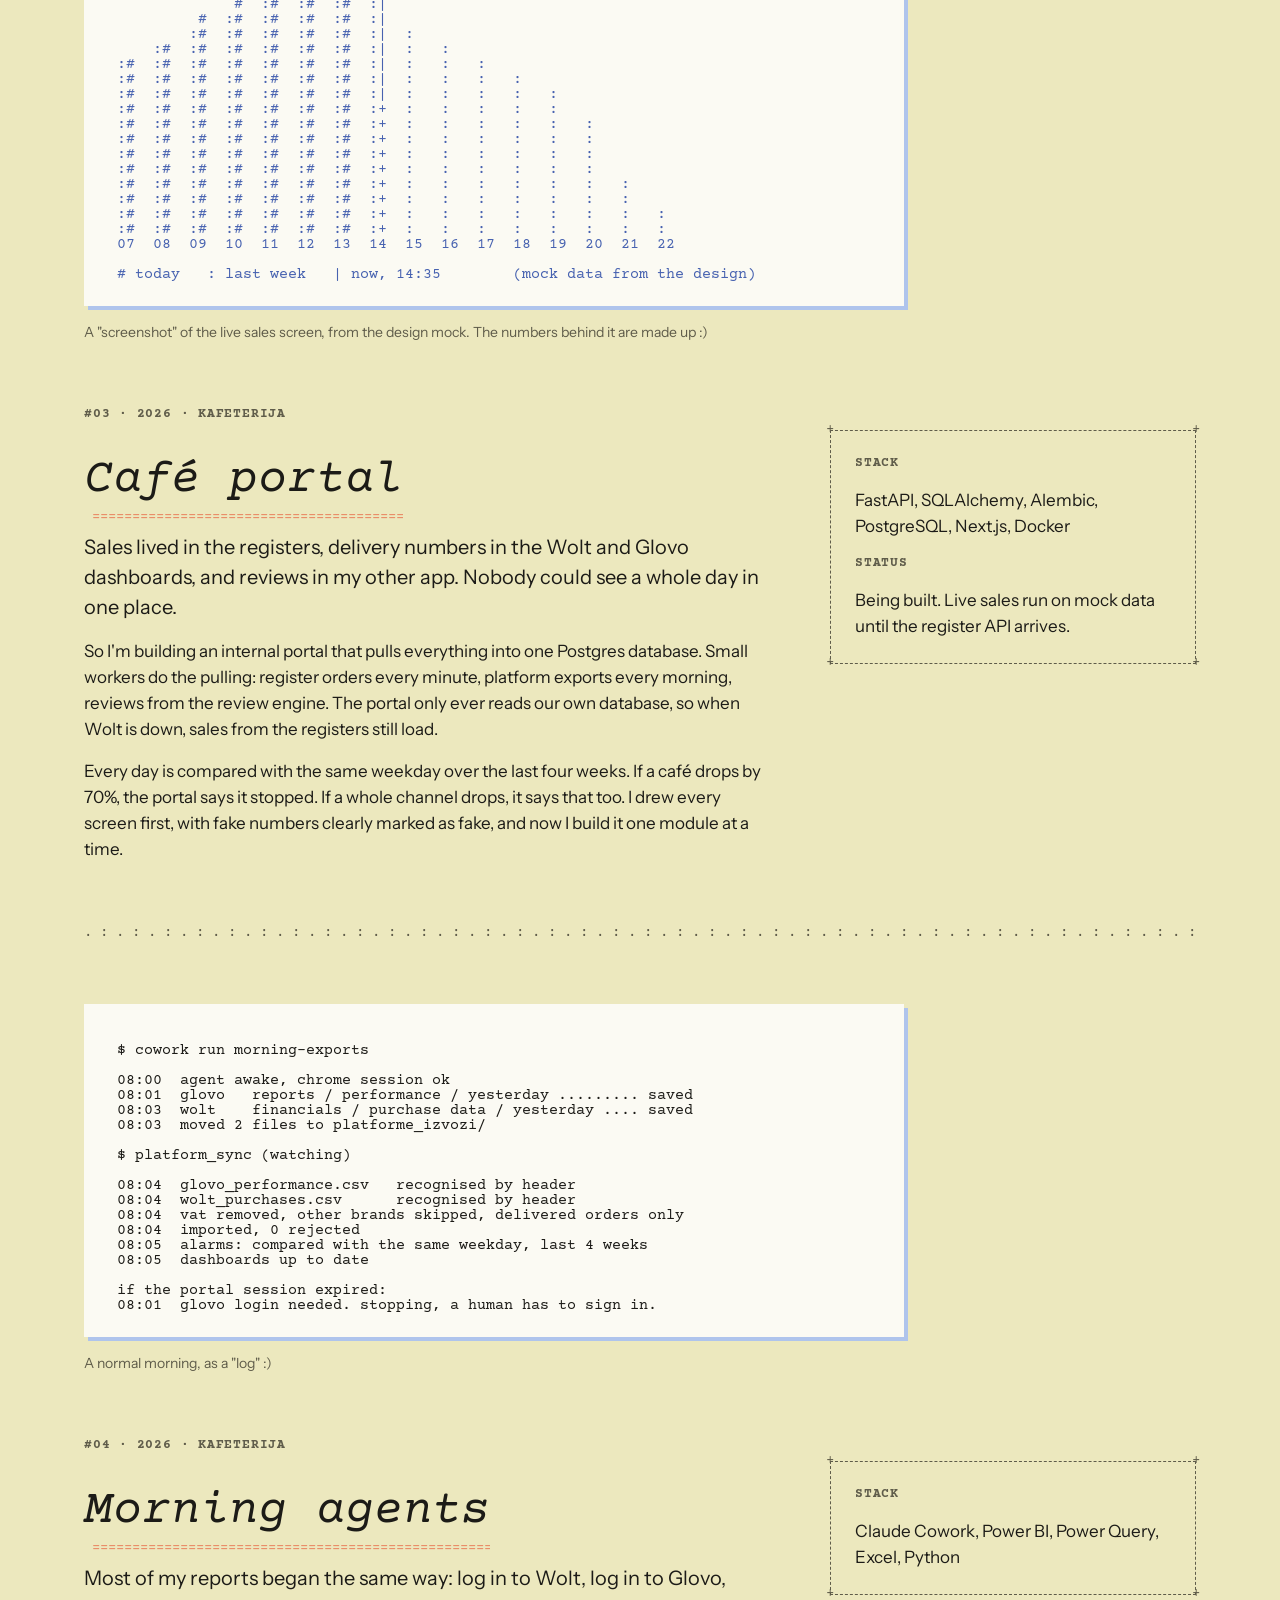
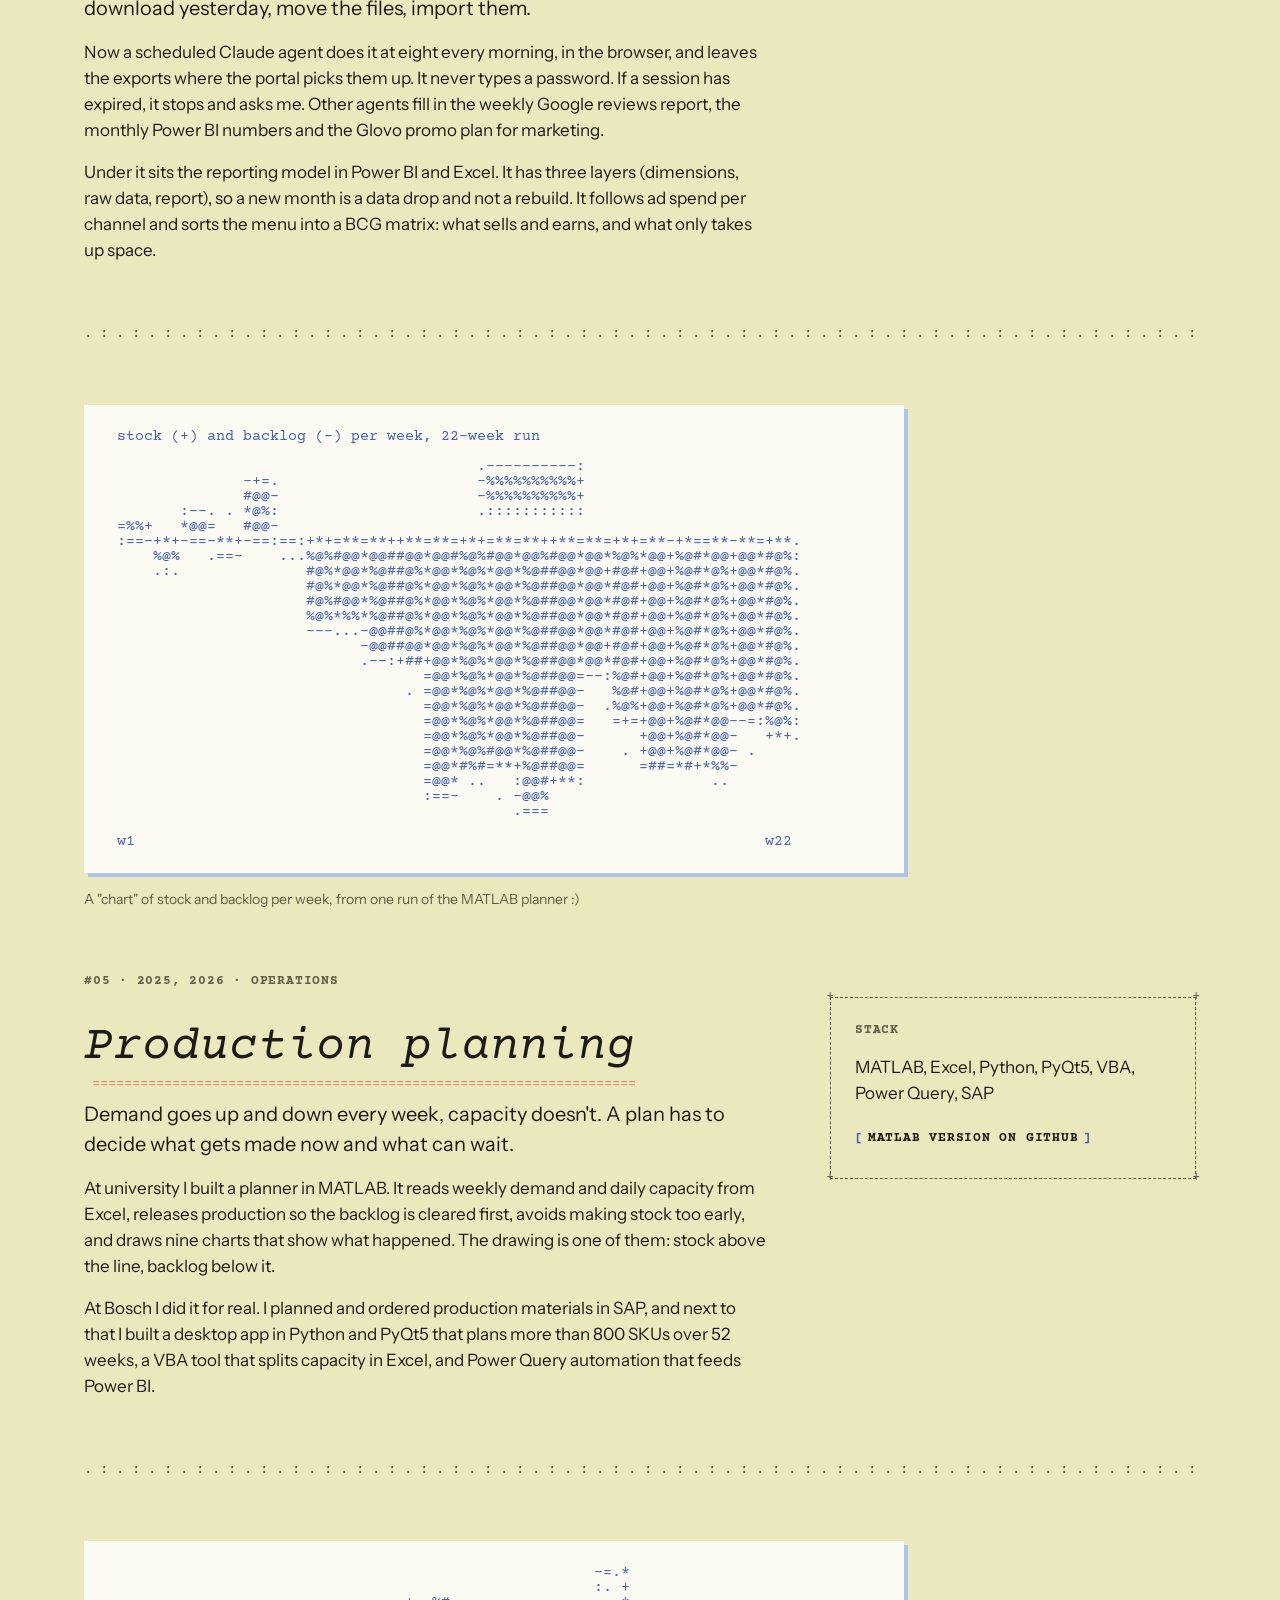
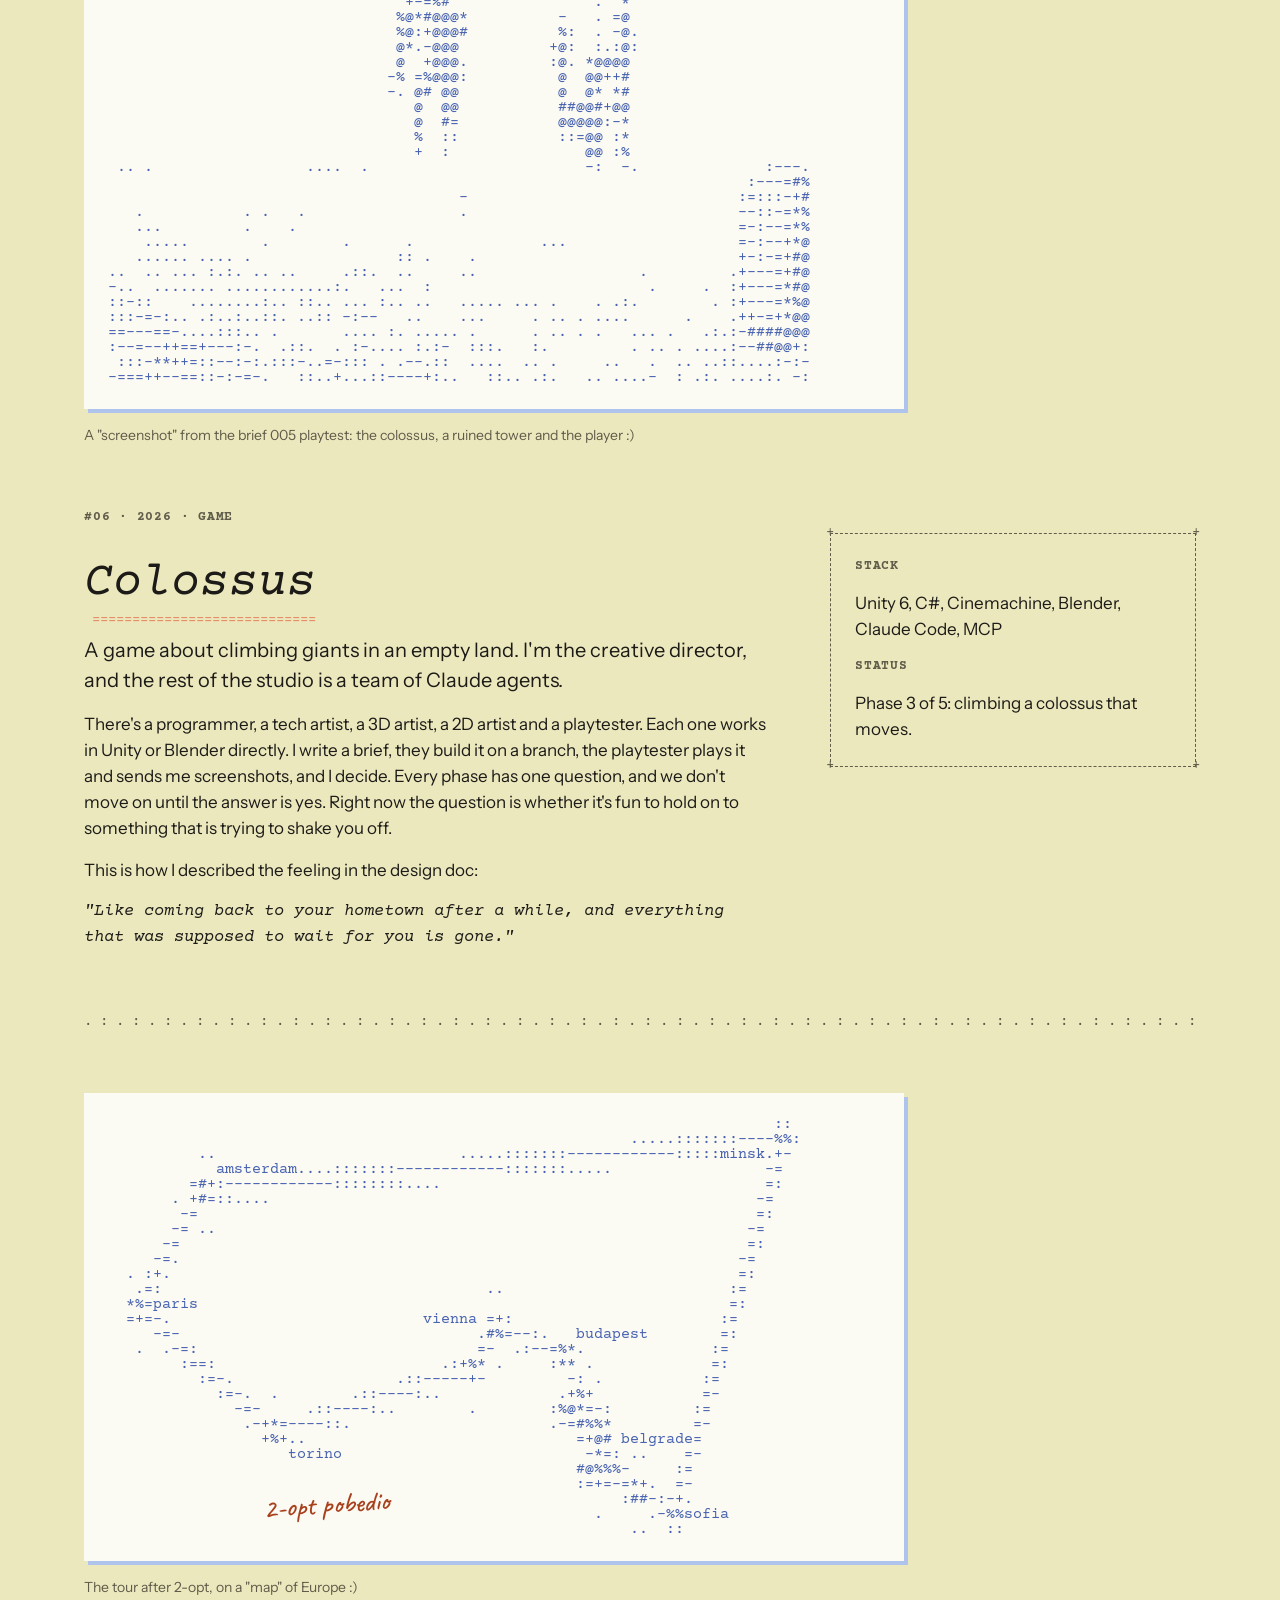
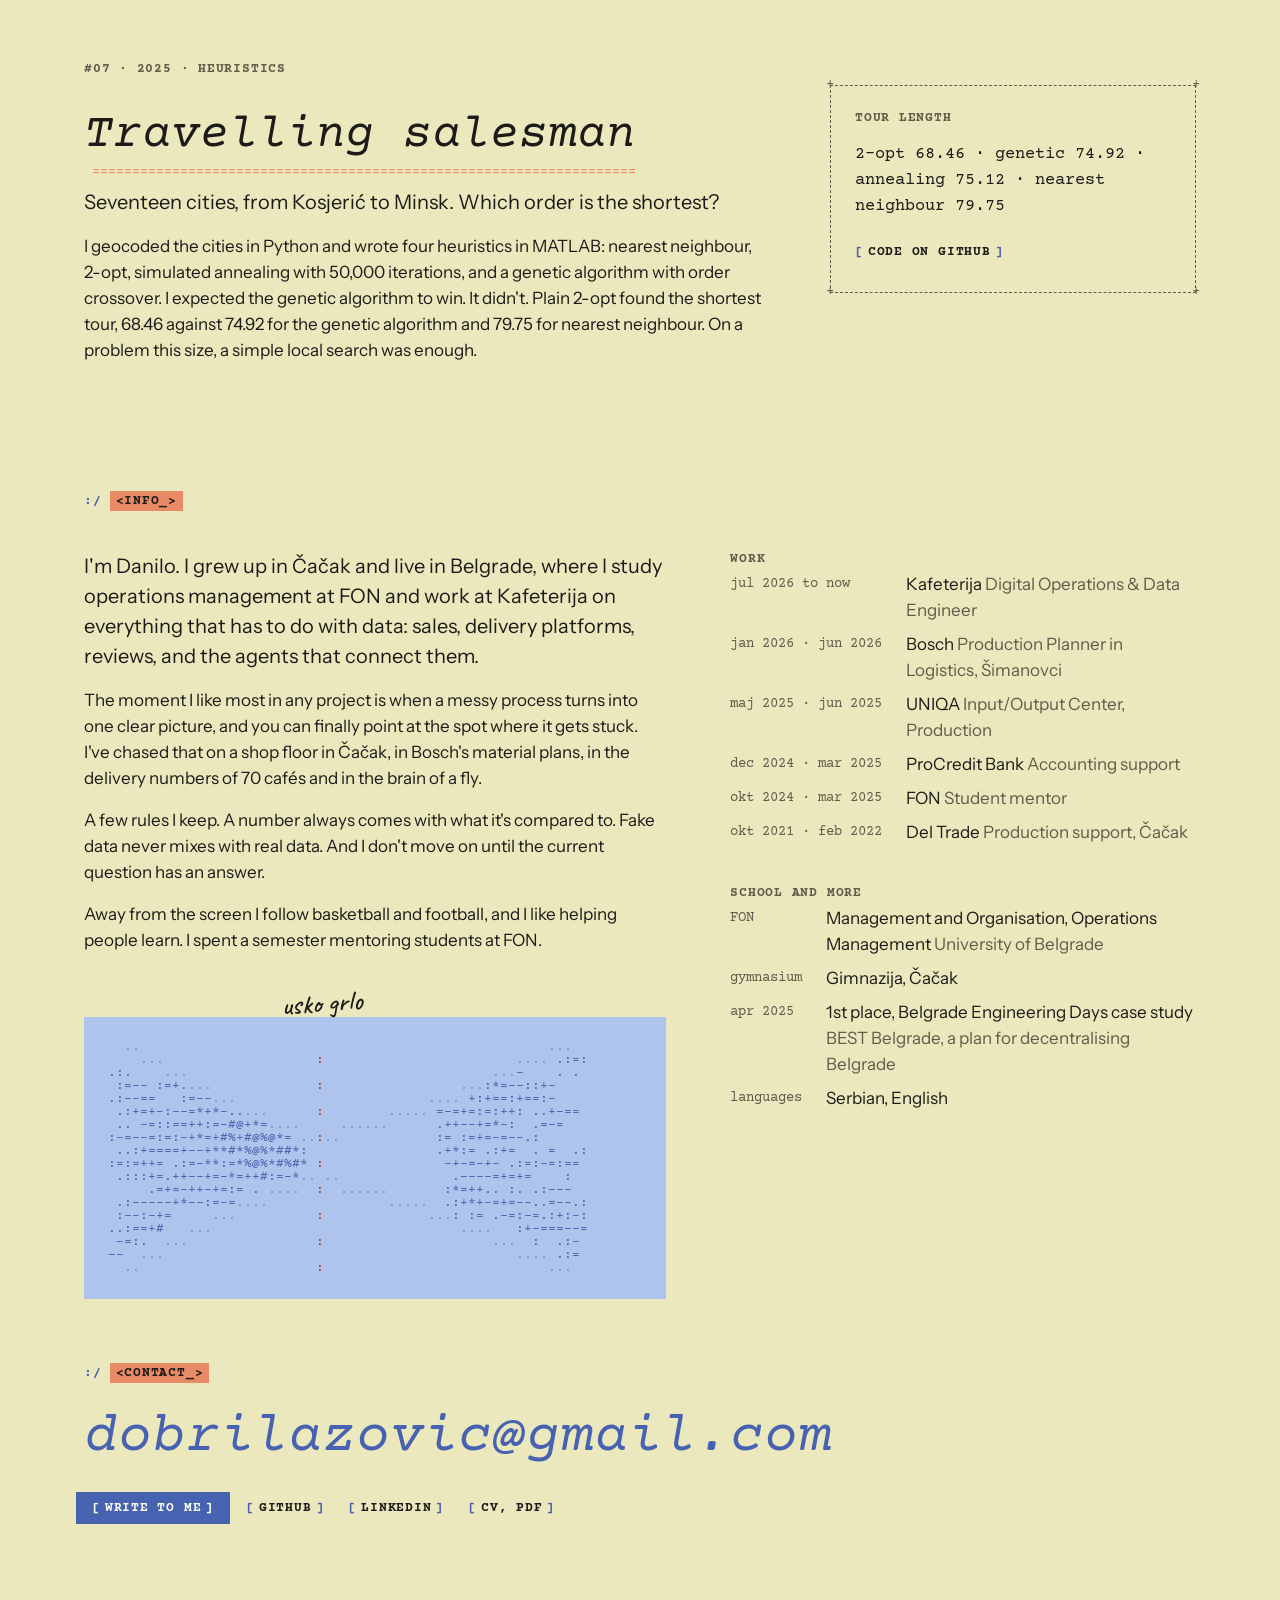
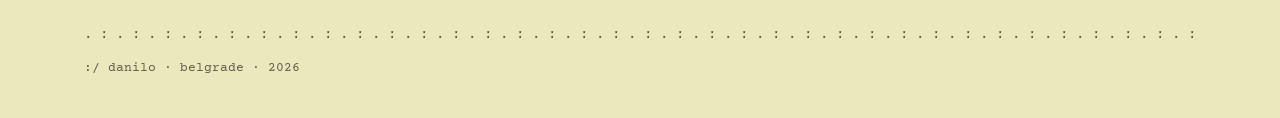
==== commit 6433a2cd: "Give the cat a softer face The dark O eyes and v nose looked a little scary. Eyes are now light glin" ====
--- a/index.html
+++ b/index.html
@@ -22,9 +22,9 @@
   <link rel="preconnect" href="https://fonts.googleapis.com">
   <link rel="preconnect" href="https://fonts.gstatic.com" crossorigin>
   <link href="https://fonts.googleapis.com/css2?family=Caveat:wght@500;600&family=Courier+Prime:ital,wght@0,400;0,700;1,400;1,700&family=Instrument+Sans:wght@400;500;600&display=swap" rel="stylesheet">
-  <link rel="stylesheet" href="assets/css/tokens.css?v=7">
-  <link rel="stylesheet" href="assets/css/ds.css?v=7">
-  <link rel="stylesheet" href="assets/css/site.css?v=7">
+  <link rel="stylesheet" href="assets/css/tokens.css?v=8">
+  <link rel="stylesheet" href="assets/css/ds.css?v=8">
+  <link rel="stylesheet" href="assets/css/site.css?v=8">
   <script>
     (function () {
       try {
@@ -795,6 +795,6 @@
   <div class="dn-divider dn-divider--dots" role="separator" style="margin:0"></div>
   <footer><p>:/ danilo · <span data-l="en">belgrade</span><span data-l="sr">beograd</span> · <span data-year>2026</span></p></footer>
 </div>
-<script src="assets/js/main.js?v=7" defer></script>
+<script src="assets/js/main.js?v=8" defer></script>
 </body>
 </html>
--- a/assets/css/site.css
+++ b/assets/css/site.css
@@ -39,7 +39,9 @@
 .hero-art { cursor: pointer; }
 .hero-art .cat-ascii { font-size: min(13px, calc(100cqw / 29)); font-weight: 400; width: fit-content; margin: 0 auto; }
 .hero-art .cat-ascii b { font-weight: 700; }
-.hero-art .cat-ascii .eye { color: var(--ink); }
+.hero-art .cat-ascii .eye { color: #fbfaf3; }
+.hero-art .cat-ascii .pink { color: #f7a8b8; }
+:root[data-theme="dark"] .hero-art .cat-ascii .eye { color: #ffffff; }
 .flow-box { margin-top: var(--space-6); }
 .hero-art .dn-note { position: absolute; right: var(--space-4); top: calc(var(--space-3) * -1.6); color: var(--ink); }
 @media (max-width: 900px) {
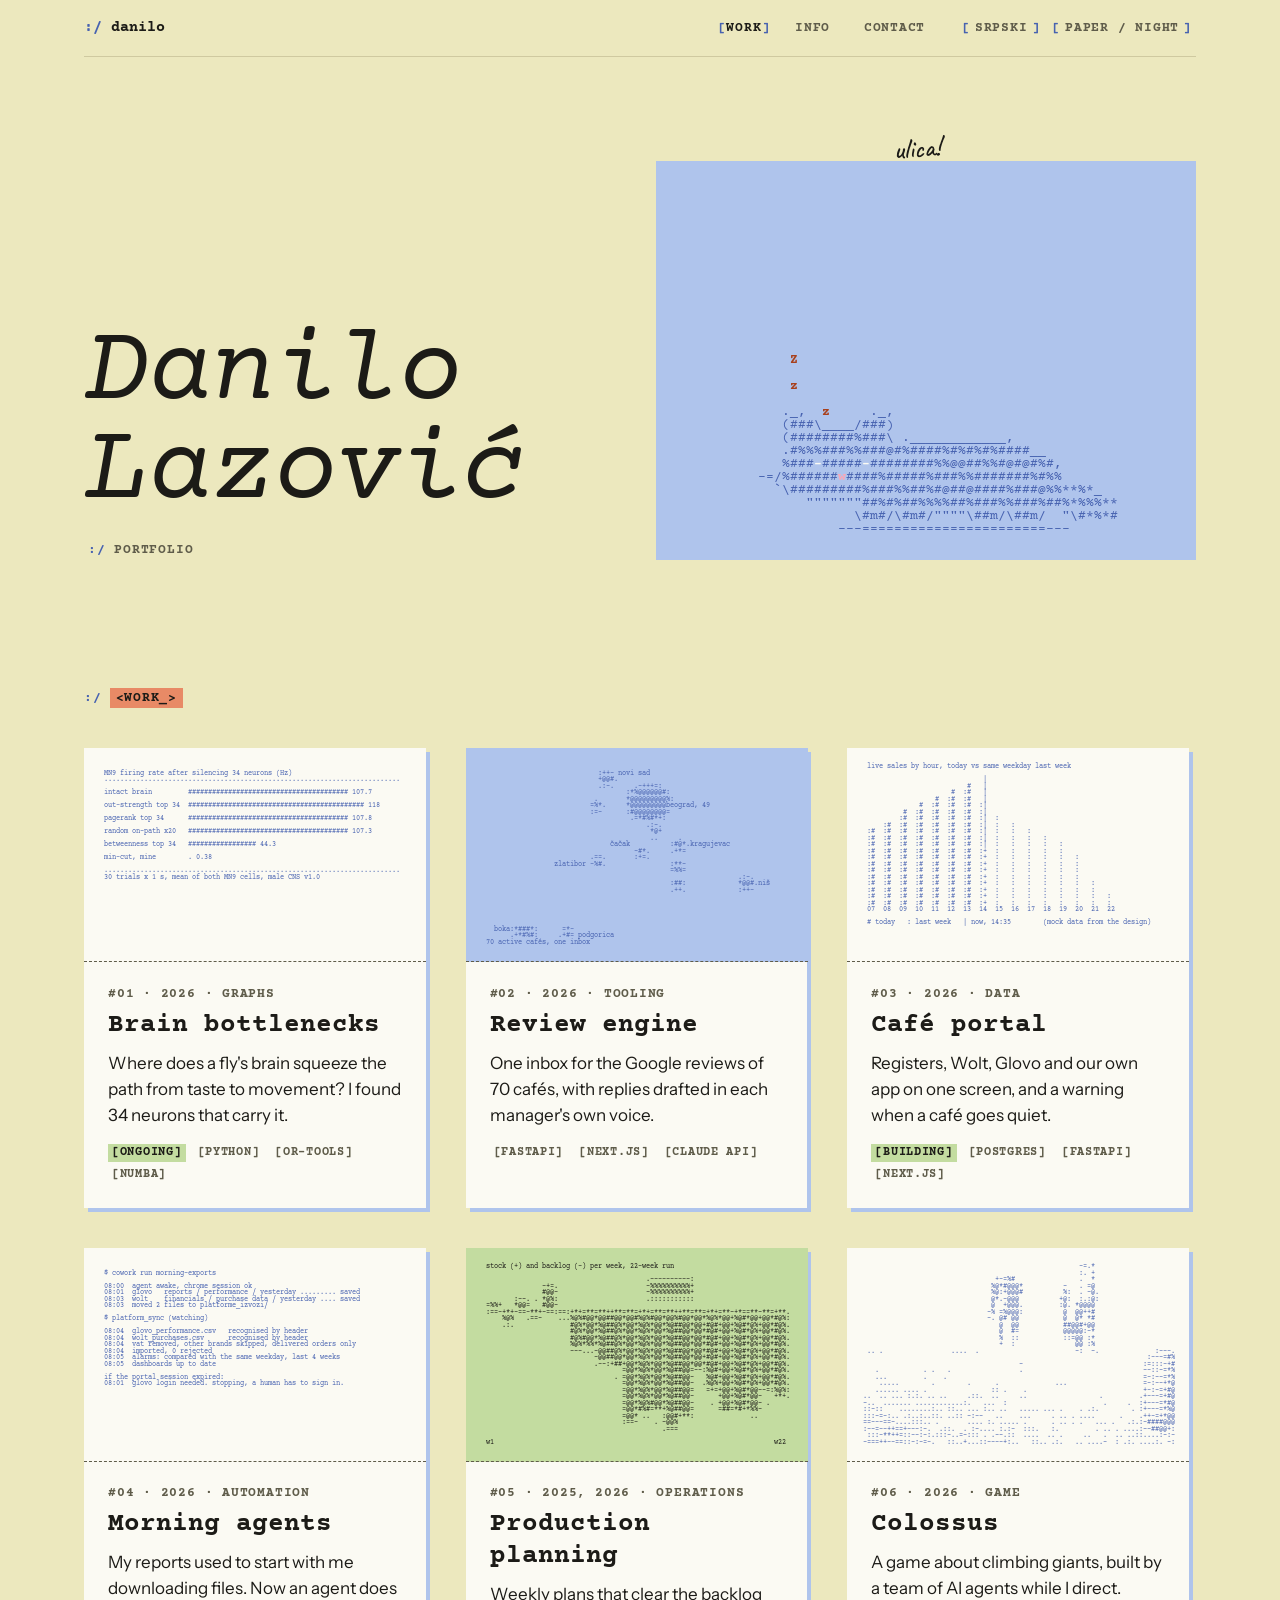
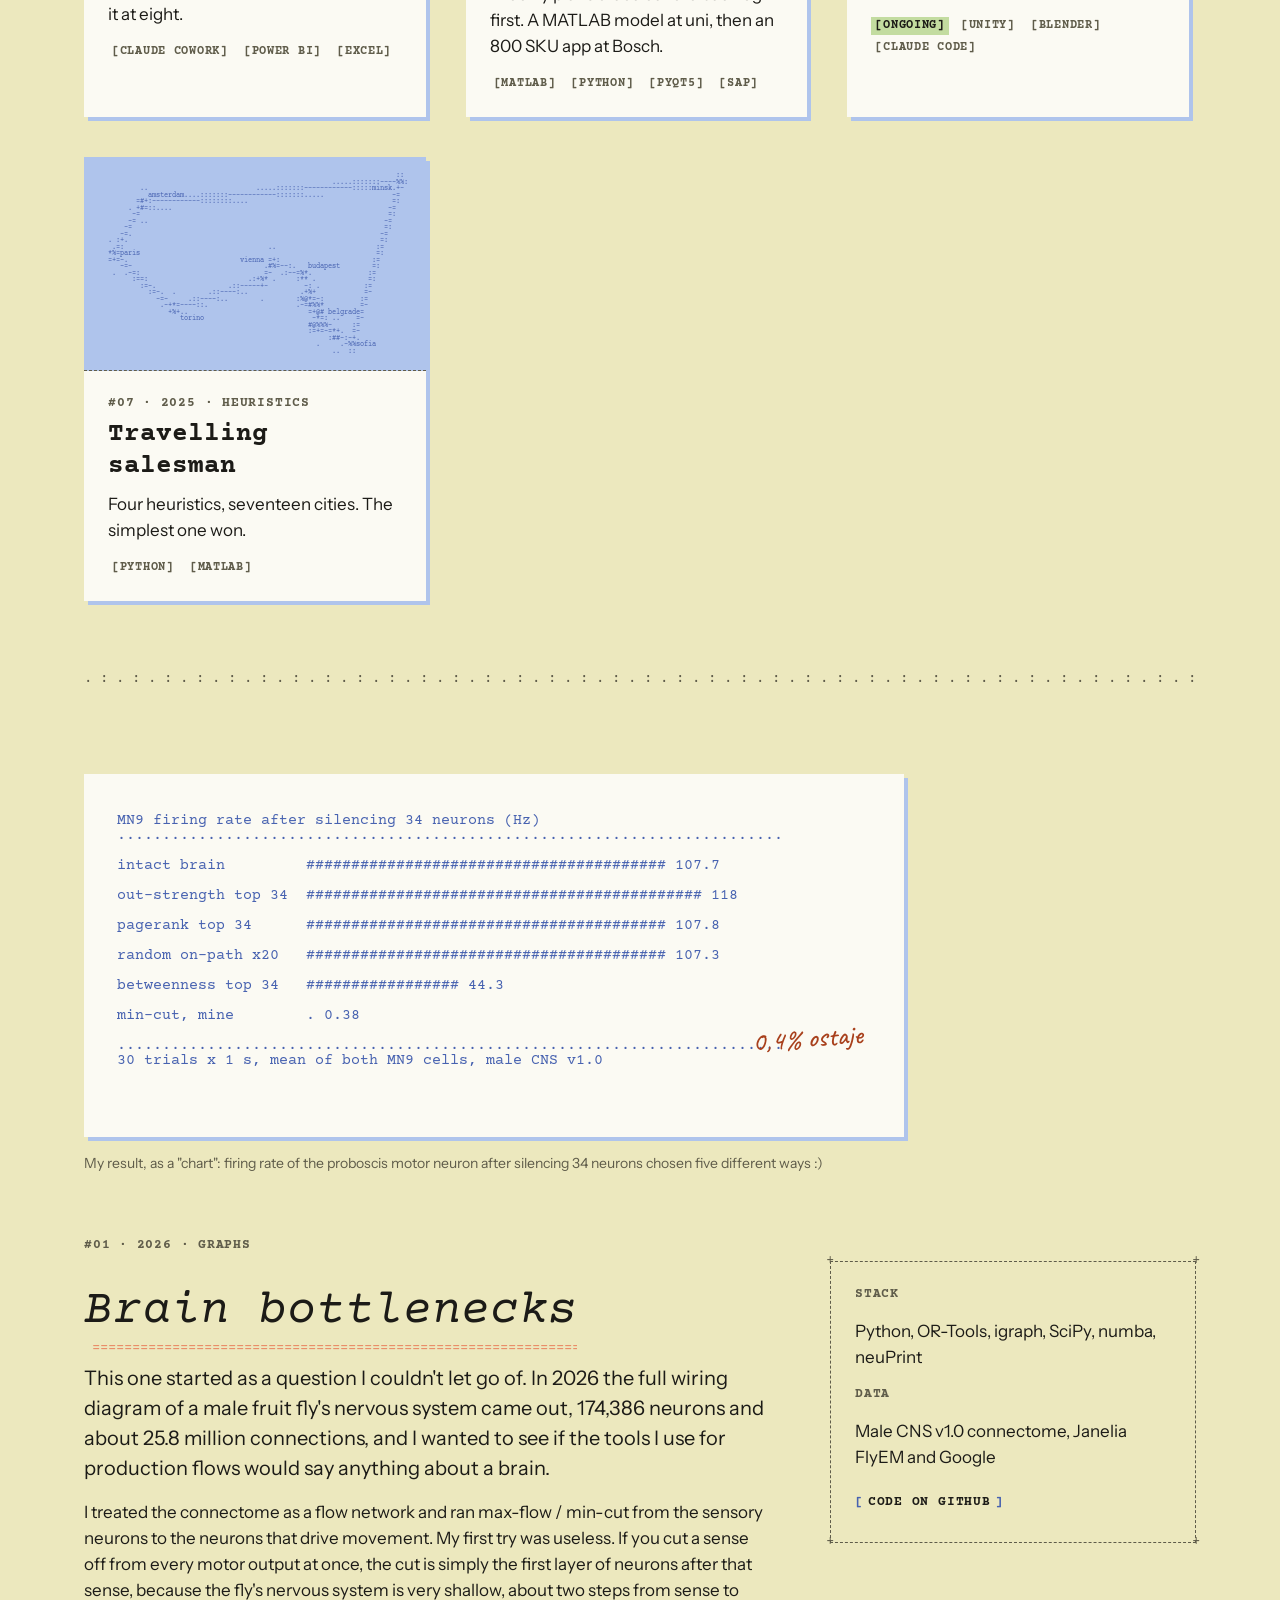
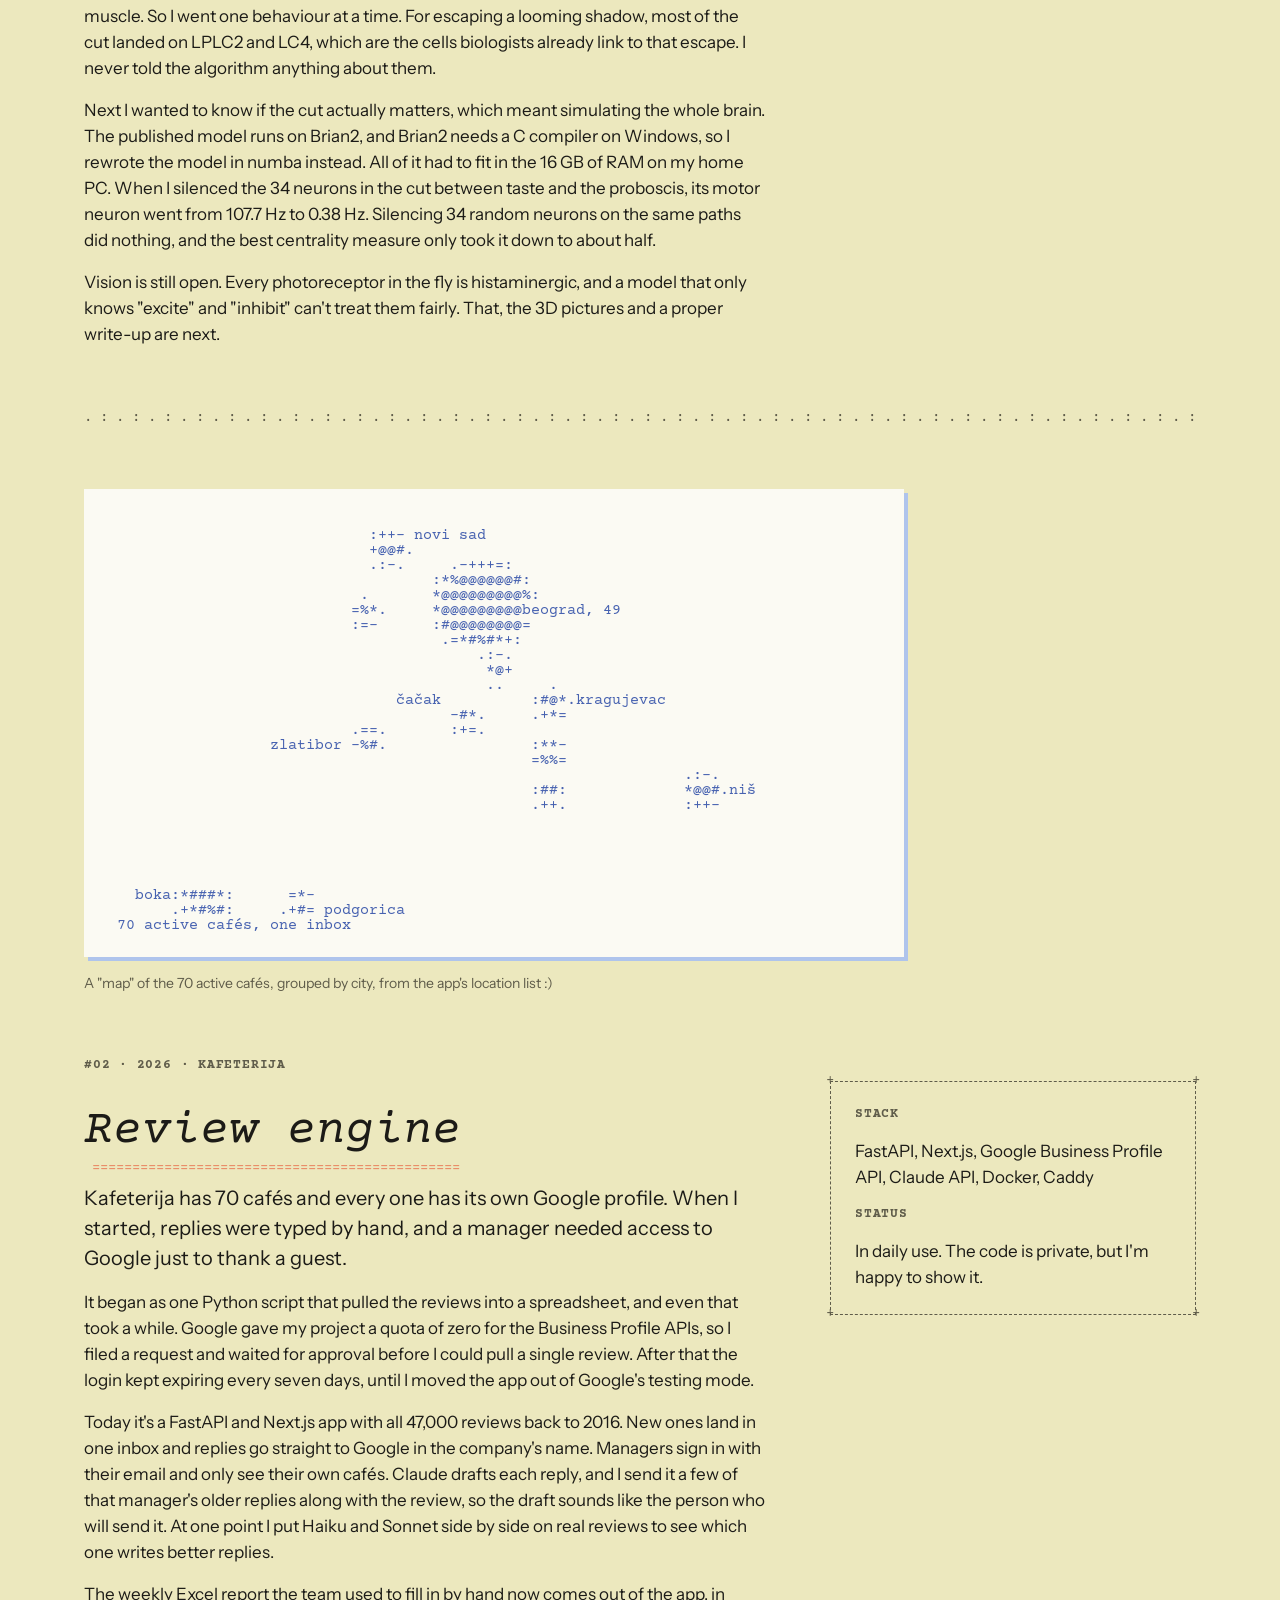
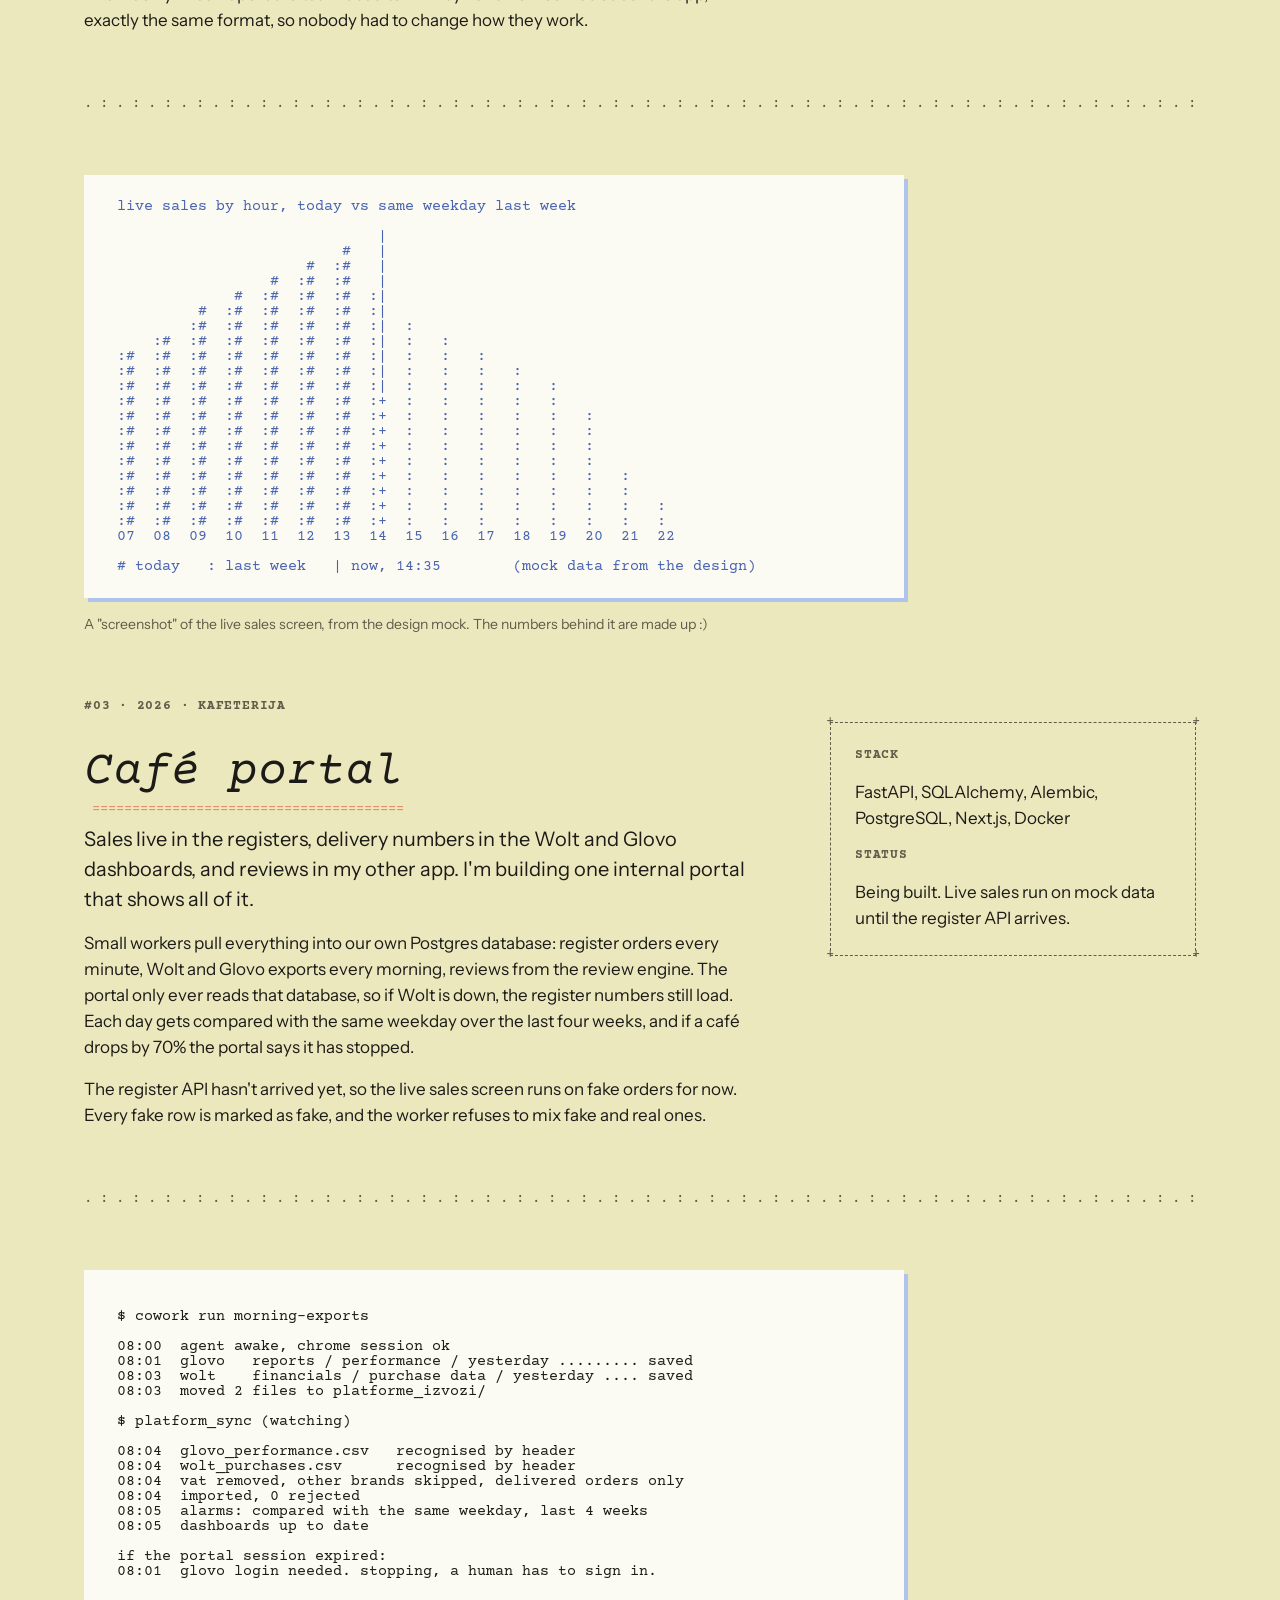
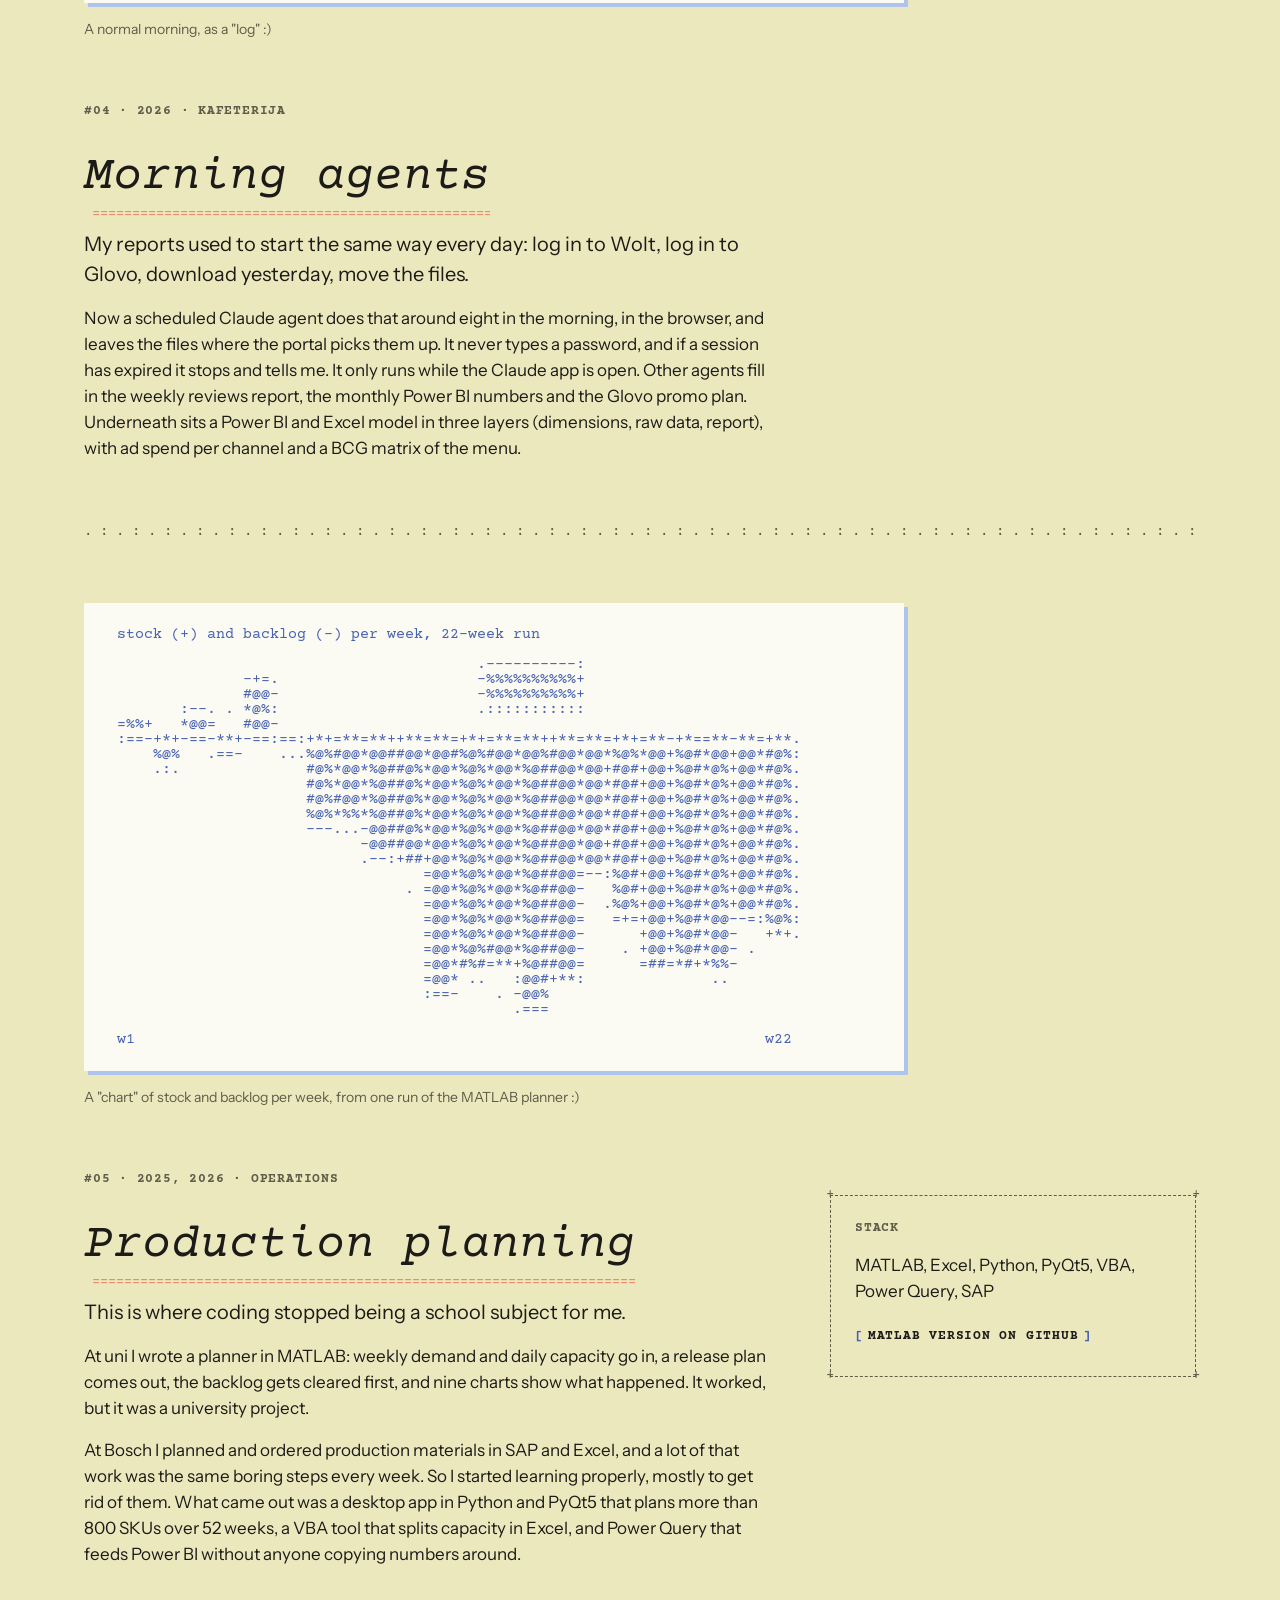
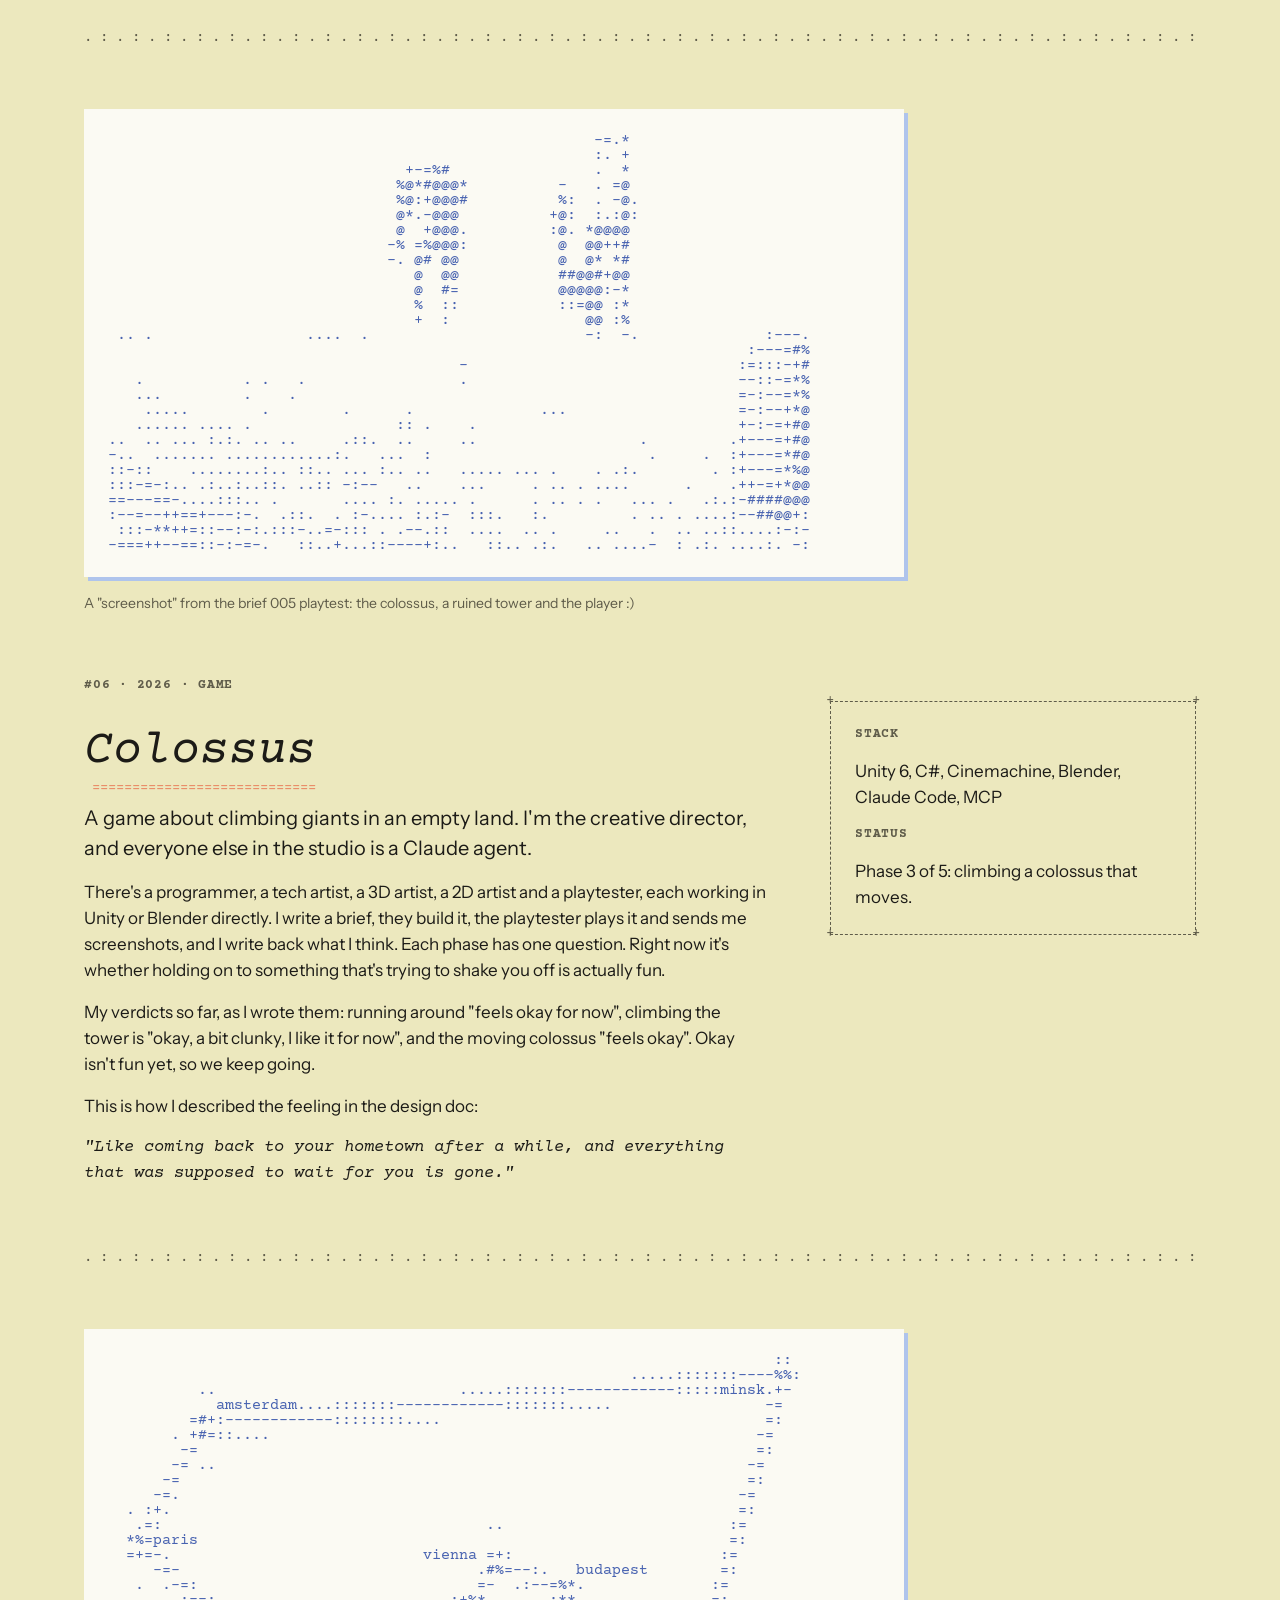
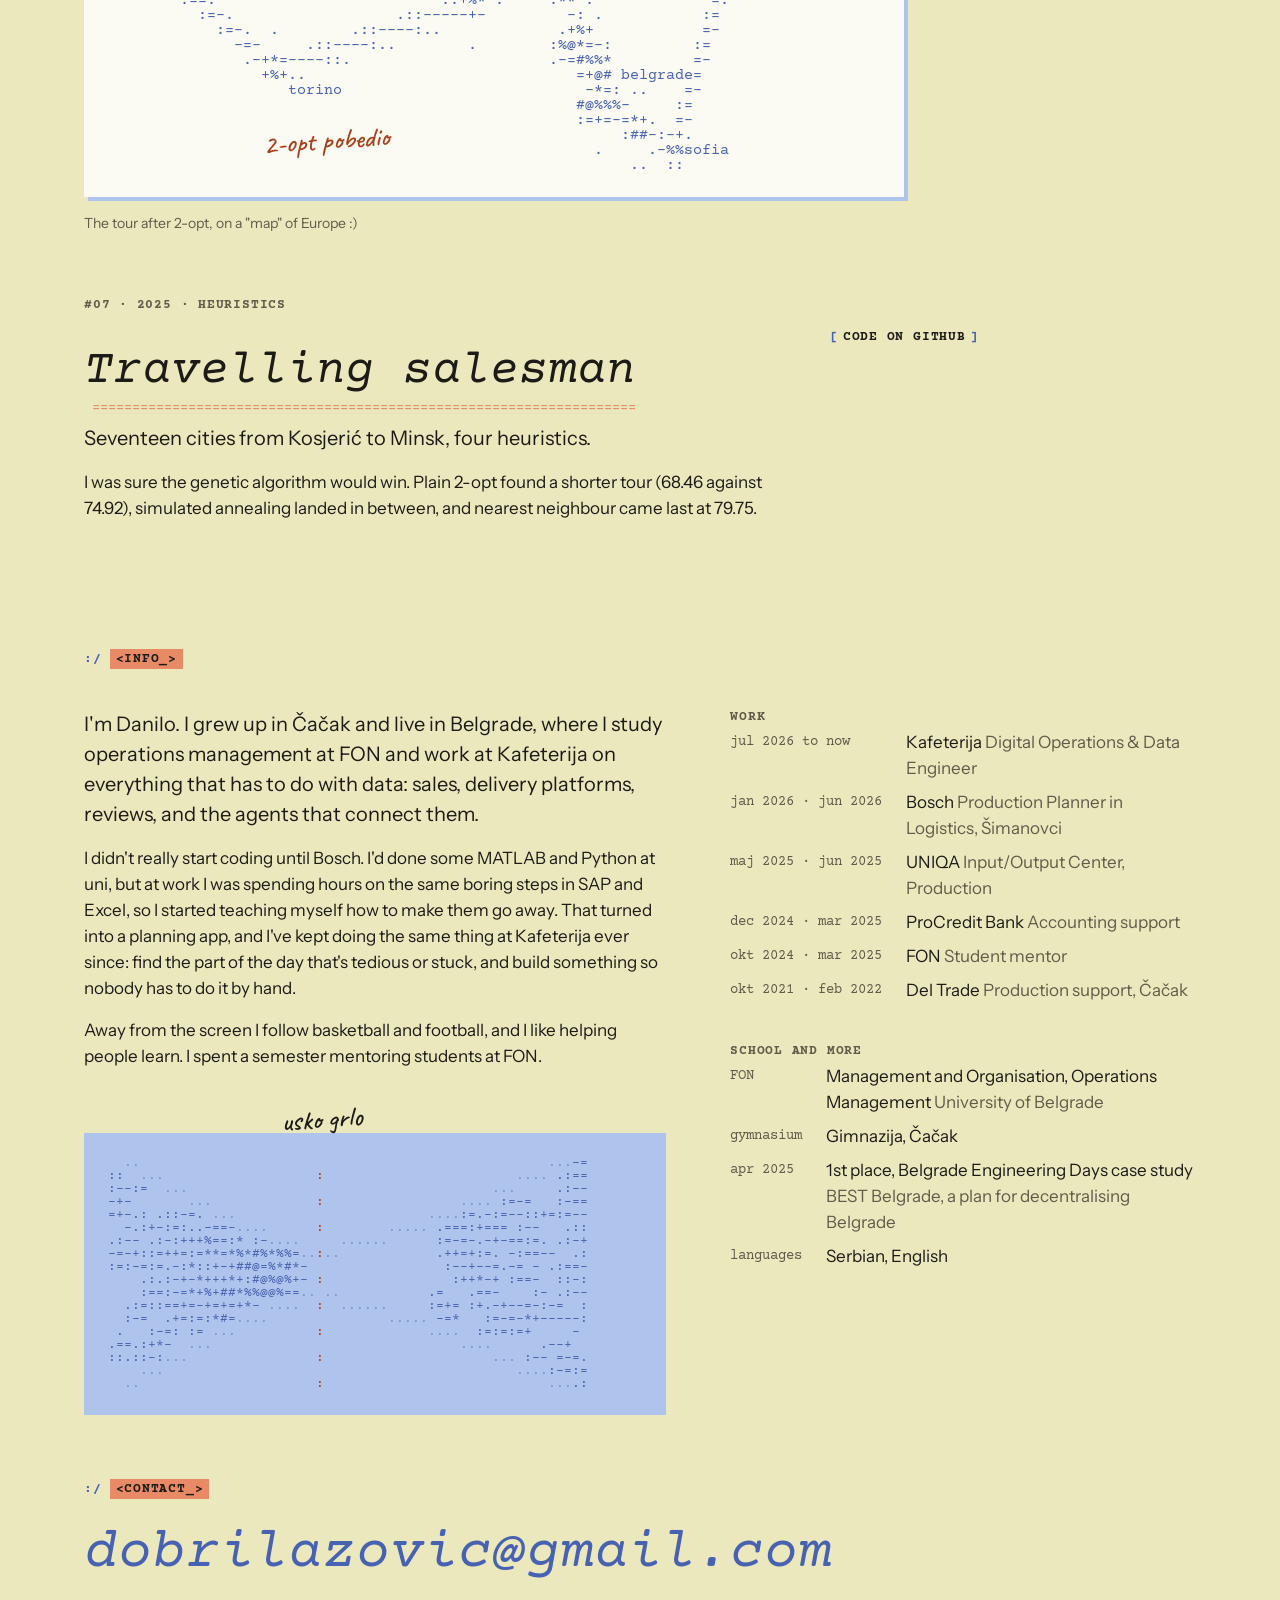
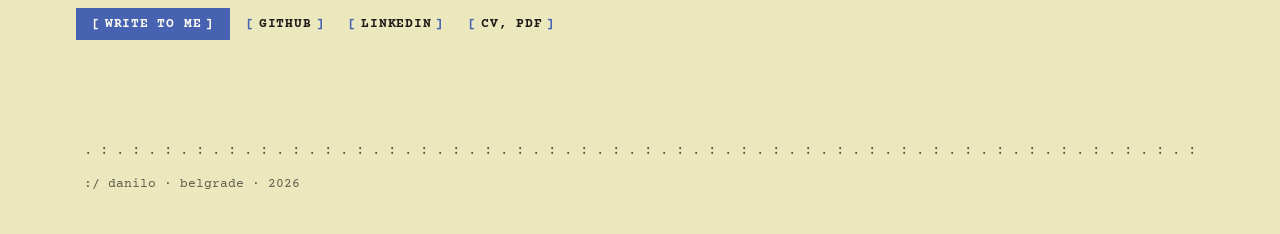
==== commit 8e250d0a: "Rewrite case studies and Info in a plainer, more personal voice Projects now differ in length and sh" ====
--- a/index.html
+++ b/index.html
@@ -22,9 +22,9 @@
   <link rel="preconnect" href="https://fonts.googleapis.com">
   <link rel="preconnect" href="https://fonts.gstatic.com" crossorigin>
   <link href="https://fonts.googleapis.com/css2?family=Caveat:wght@500;600&family=Courier+Prime:ital,wght@0,400;0,700;1,400;1,700&family=Instrument+Sans:wght@400;500;600&display=swap" rel="stylesheet">
-  <link rel="stylesheet" href="assets/css/tokens.css?v=8">
-  <link rel="stylesheet" href="assets/css/ds.css?v=8">
-  <link rel="stylesheet" href="assets/css/site.css?v=8">
+  <link rel="stylesheet" href="assets/css/tokens.css?v=9">
+  <link rel="stylesheet" href="assets/css/ds.css?v=9">
+  <link rel="stylesheet" href="assets/css/site.css?v=9">
   <script>
     (function () {
       try {
@@ -369,12 +369,14 @@
       <div class="case-text">
         <p class="dn-card__meta">#01 · 2026 · <span data-l="en">graphs</span><span data-l="sr">grafovi</span></p>
         <h2 class="dn-heading">Brain bottlenecks</h2>
-        <p class="lead" data-l="en">In 2026 the full wiring of a male fruit fly's nervous system was published: 174,386 neurons and 25.8 million connections. I wanted to know where the path from a sense to a movement gets squeezed. It's the same question I ask about a production line.</p>
-        <p class="lead" data-l="sr">Ove godine je objavljena kompletna mapa nervnog sistema mužjaka vinske mušice: 174.386 neurona i 25,8 miliona veza. Hteo sam da znam gde se put od čula do pokreta sužava. Isto pitanje postavljam i za proizvodnu liniju.</p>
-        <p data-l="en">I treated the connectome as a flow network and ran max-flow and min-cut between sensory neurons and the neurons that drive movement. Cutting a sense off from every motor output told me nothing. The fly is shallow, about two hops from sense to muscle, so the cut was just the first layer. Aiming at one behaviour at a time worked. For the escape from a looming shadow, the cut was led by LPLC2 and LC4, the same cells biologists already tie to that escape. The graph found them from the wiring alone.</p>
-        <p data-l="sr">Konektom sam posmatrao kao mrežu protoka i tražio max-flow i min-cut između čulnih neurona i neurona koji pokreću telo. Kad sam čulo odsekao od svih motornih izlaza, nisam dobio ništa korisno. Mušica je plitka, oko dva koraka od čula do mišića, pa je presek bio samo prvi sloj. Kad sam ciljao jedno ponašanje, proradilo je. Za bekstvo od senke koja se približava, presek su predvodili LPLC2 i LC4, upravo ćelije koje biolozi već vezuju za to bekstvo. Graf ih je našao samo iz veza.</p>
-        <p data-l="en">Then I tested the prediction. I rewrote a whole-brain spiking model in numba and silenced the 34 neurons in the cut between taste and the proboscis. Its motor neuron dropped from 107.7 Hz to 0.38 Hz. Silencing 34 random neurons on the same paths changed nothing, and the best centrality measure only cut it by about half.</p>
-        <p data-l="sr">Onda sam predikciju proverio. Prepisao sam spajking model celog mozga u numbi i utišao 34 neurona iz preseka između ukusa i surle. Njen motorni neuron je pao sa 107,7 Hz na 0,38 Hz. Kad sam utišao 34 nasumična neurona na istim putevima, ništa se nije promenilo, a najbolja mera centralnosti ga je oborila tek na pola.</p>
+        <p class="lead" data-l="en">This one started as a question I couldn't let go of. In 2026 the full wiring diagram of a male fruit fly's nervous system came out, 174,386 neurons and about 25.8 million connections, and I wanted to see if the tools I use for production flows would say anything about a brain.</p>
+        <p class="lead" data-l="sr">Ovo je počelo kao pitanje koje nisam mogao da pustim. Ove godine je objavljena kompletna mapa nervnog sistema mužjaka vinske mušice, 174.386 neurona i oko 25,8 miliona veza, i hteo sam da vidim da li alati koje koristim za protok u proizvodnji mogu nešto da kažu o mozgu.</p>
+        <p data-l="en">I treated the connectome as a flow network and ran max-flow / min-cut from the sensory neurons to the neurons that drive movement. My first try was useless. If you cut a sense off from every motor output at once, the cut is simply the first layer of neurons after that sense, because the fly's nervous system is very shallow, about two steps from sense to muscle. So I went one behaviour at a time. For escaping a looming shadow, most of the cut landed on LPLC2 and LC4, which are the cells biologists already link to that escape. I never told the algorithm anything about them.</p>
+        <p data-l="sr">Konektom sam posmatrao kao mrežu protoka i tražio max-flow / min-cut od čulnih neurona do neurona koji pokreću telo. Prvi pokušaj nije vredeo ništa. Kad čulo odsečeš od svih motornih izlaza odjednom, presek je samo prvi sloj neurona posle tog čula, jer je nervni sistem mušice jako plitak, oko dva koraka od čula do mišića. Zato sam išao ponašanje po ponašanje. Za bekstvo od senke koja se približava, najveći deo preseka je pao na LPLC2 i LC4, upravo ćelije koje biolozi već vezuju za to bekstvo. Algoritmu nisam rekao ništa o njima.</p>
+        <p data-l="en">Next I wanted to know if the cut actually matters, which meant simulating the whole brain. The published model runs on Brian2, and Brian2 needs a C compiler on Windows, so I rewrote the model in numba instead. All of it had to fit in the 16 GB of RAM on my home PC. When I silenced the 34 neurons in the cut between taste and the proboscis, its motor neuron went from 107.7 Hz to 0.38 Hz. Silencing 34 random neurons on the same paths did nothing, and the best centrality measure only took it down to about half.</p>
+        <p data-l="sr">Onda sam hteo da vidim da li presek stvarno nešto znači, a za to je trebala simulacija celog mozga. Objavljeni model radi na Brian2, a Brian2 na Windowsu traži C kompajler, pa sam model prepisao u numbi. Sve je moralo da stane u 16 GB RAM-a na kućnom računaru. Kad sam utišao 34 neurona iz preseka između ukusa i surle, njen motorni neuron je pao sa 107,7 Hz na 0,38 Hz. Utišavanje 34 nasumična neurona na istim putevima nije uradilo ništa, a najbolja mera centralnosti ga je spustila tek na pola.</p>
+        <p data-l="en">Vision is still open. Every photoreceptor in the fly is histaminergic, and a model that only knows "excite" and "inhibit" can't treat them fairly. That, the 3D pictures and a proper write-up are next.</p>
+        <p data-l="sr">Vid je i dalje otvoren. Svi fotoreceptori kod mušice su histaminergični, a model koji zna samo za „pobudi“ i „koči“ ne može pošteno da ih predstavi. To, 3D slike i pravi tekst o svemu su sledeći.</p>
       </div>
       <div class="case-side">
         <div class="dn-frame">
@@ -428,12 +430,14 @@
       <div class="case-text">
         <p class="dn-card__meta">#02 · 2026 · Kafeterija</p>
         <h2 class="dn-heading">Review engine</h2>
-        <p class="lead" data-l="en">Kafeterija has 70 cafés, and each one has its own Google profile. Reviews piled up across all of them, replies were typed by hand, and a manager needed Google access just to thank a guest.</p>
-        <p class="lead" data-l="sr">Kafeterija ima 70 kafića i svaki ima svoj Google profil. Recenzije su se gomilale po svima njima, odgovori su se kucali ručno, a menadžer je morao da ima Google pristup samo da bi zahvalio gostu.</p>
-        <p data-l="en">It started as one Python script that pulled reviews into a spreadsheet. Today it's a FastAPI and Next.js app. It syncs all 47,000 reviews going back to 2016, puts the new ones in a single inbox and publishes replies straight to Google in the company's name. Managers sign in with their email and only see their own cafés.</p>
-        <p data-l="sr">Počelo je kao jedna Python skripta koja je vukla recenzije u tabelu. Danas je to FastAPI i Next.js aplikacija. Sinhronizuje svih 47.000 recenzija unazad do 2016, nove stavlja u jedno sanduče i odgovore objavljuje direktno na Google u ime firme. Menadžeri se prijavljuju mejlom i vide samo svoje kafiće.</p>
-        <p data-l="en">My favourite part is the reply drafts. Claude writes a suggestion, and with it I send a few of that manager's own earlier replies, so the draft sounds like them. They read it, fix what they want and send it. Once a week the app also builds the Excel report the team used to fill in by hand, in exactly the same format, so nobody had to change how they work.</p>
-        <p data-l="sr">Najdraži deo su mi predlozi odgovora. Claude piše predlog, a uz njega šaljem nekoliko ranijih odgovora tog menadžera, pa predlog zvuči kao on. Menadžer pročita, ispravi šta hoće i pošalje. Jednom nedeljno aplikacija pravi i Excel izveštaj koji je tim ranije popunjavao ručno, u potpuno istom formatu, pa niko nije morao da menja način rada.</p>
+        <p class="lead" data-l="en">Kafeterija has 70 cafés and every one has its own Google profile. When I started, replies were typed by hand, and a manager needed access to Google just to thank a guest.</p>
+        <p class="lead" data-l="sr">Kafeterija ima 70 kafića i svaki ima svoj Google profil. Kad sam počeo, odgovori su se kucali ručno, a menadžeru je trebao pristup Googleu samo da bi zahvalio gostu.</p>
+        <p data-l="en">It began as one Python script that pulled the reviews into a spreadsheet, and even that took a while. Google gave my project a quota of zero for the Business Profile APIs, so I filed a request and waited for approval before I could pull a single review. After that the login kept expiring every seven days, until I moved the app out of Google's testing mode.</p>
+        <p data-l="sr">Počelo je kao jedna Python skripta koja je vukla recenzije u tabelu, i čak je i to potrajalo. Google je mom projektu dao kvotu nula za Business Profile API, pa sam podneo zahtev i čekao odobrenje pre nego što sam mogao da povučem ijednu recenziju. Posle toga je prijava isticala na svakih sedam dana, sve dok aplikaciju nisam izvukao iz Googleovog test režima.</p>
+        <p data-l="en">Today it's a FastAPI and Next.js app with all 47,000 reviews back to 2016. New ones land in one inbox and replies go straight to Google in the company's name. Managers sign in with their email and only see their own cafés. Claude drafts each reply, and I send it a few of that manager's older replies along with the review, so the draft sounds like the person who will send it. At one point I put Haiku and Sonnet side by side on real reviews to see which one writes better replies.</p>
+        <p data-l="sr">Danas je to FastAPI i Next.js aplikacija sa svih 47.000 recenzija unazad do 2016. Nove stižu u jedno sanduče, a odgovori idu direktno na Google u ime firme. Menadžeri se prijavljuju mejlom i vide samo svoje kafiće. Claude piše predlog za svaki odgovor, a uz recenziju mu šaljem i nekoliko starijih odgovora tog menadžera, pa predlog zvuči kao osoba koja će ga poslati. U jednom trenutku sam stavio Haiku i Sonnet jedan pored drugog na pravim recenzijama da vidim koji piše bolje odgovore.</p>
+        <p data-l="en">The weekly Excel report the team used to fill in by hand now comes out of the app, in exactly the same format, so nobody had to change how they work.</p>
+        <p data-l="sr">Nedeljni Excel izveštaj koji je tim ranije popunjavao ručno sada izlazi iz aplikacije, u potpuno istom formatu, pa niko nije morao da menja način rada.</p>
       </div>
       <div class="case-side">
         <div class="dn-frame">
@@ -483,12 +487,12 @@
       <div class="case-text">
         <p class="dn-card__meta">#03 · 2026 · Kafeterija</p>
         <h2 class="dn-heading">Café portal</h2>
-        <p class="lead" data-l="en">Sales lived in the registers, delivery numbers in the Wolt and Glovo dashboards, and reviews in my other app. Nobody could see a whole day in one place.</p>
-        <p class="lead" data-l="sr">Prodaja je živela u kasama, brojke dostave na Wolt i Glovo portalima, a recenzije u mojoj drugoj aplikaciji. Niko nije mogao da vidi ceo dan na jednom mestu.</p>
-        <p data-l="en">So I'm building an internal portal that pulls everything into one Postgres database. Small workers do the pulling: register orders every minute, platform exports every morning, reviews from the review engine. The portal only ever reads our own database, so when Wolt is down, sales from the registers still load.</p>
-        <p data-l="sr">Zato pravim interni portal koji sve sliva u jednu Postgres bazu. Mali workeri povlače podatke: porudžbine sa kasa svakog minuta, izvoze sa platformi svako jutro, recenzije iz mog drugog alata. Portal čita samo našu bazu, pa kad Wolt ne radi, prodaja sa kasa se i dalje učitava.</p>
-        <p data-l="en">Every day is compared with the same weekday over the last four weeks. If a café drops by 70%, the portal says it stopped. If a whole channel drops, it says that too. I drew every screen first, with fake numbers clearly marked as fake, and now I build it one module at a time.</p>
-        <p data-l="sr">Svaki dan se poredi sa istim danom u prethodne četiri nedelje. Ako kafić padne za 70%, portal kaže da je stao. Ako padne ceo kanal, kaže i to. Prvo sam nacrtao svaki ekran, sa izmišljenim brojkama jasno označenim, a sada ga gradim modul po modul.</p>
+        <p class="lead" data-l="en">Sales live in the registers, delivery numbers in the Wolt and Glovo dashboards, and reviews in my other app. I'm building one internal portal that shows all of it.</p>
+        <p class="lead" data-l="sr">Prodaja živi u kasama, brojke dostave na Wolt i Glovo portalima, a recenzije u mojoj drugoj aplikaciji. Pravim jedan interni portal koji sve to prikazuje.</p>
+        <p data-l="en">Small workers pull everything into our own Postgres database: register orders every minute, Wolt and Glovo exports every morning, reviews from the review engine. The portal only ever reads that database, so if Wolt is down, the register numbers still load. Each day gets compared with the same weekday over the last four weeks, and if a café drops by 70% the portal says it has stopped.</p>
+        <p data-l="sr">Mali workeri sve slivaju u našu Postgres bazu: porudžbine sa kasa svakog minuta, Wolt i Glovo izvoze svako jutro, recenzije iz drugog alata. Portal čita samo tu bazu, pa kad Wolt ne radi, brojke sa kasa se i dalje učitavaju. Svaki dan se poredi sa istim danom u prethodne četiri nedelje, i ako kafić padne za 70%, portal kaže da je stao.</p>
+        <p data-l="en">The register API hasn't arrived yet, so the live sales screen runs on fake orders for now. Every fake row is marked as fake, and the worker refuses to mix fake and real ones.</p>
+        <p data-l="sr">API kase još nije stigao, pa ekran prodaje uživo za sada radi na izmišljenim porudžbinama. Svaki takav red je označen, a worker odbija da pomeša izmišljene i prave.</p>
       </div>
       <div class="case-side">
         <div class="dn-frame">
@@ -533,18 +537,10 @@
       <div class="case-text">
         <p class="dn-card__meta">#04 · 2026 · Kafeterija</p>
         <h2 class="dn-heading">Morning agents</h2>
-        <p class="lead" data-l="en">Most of my reports began the same way: log in to Wolt, log in to Glovo, download yesterday, move the files, import them.</p>
-        <p class="lead" data-l="sr">Većina mojih izveštaja je počinjala isto: uloguj se na Wolt, uloguj se na Glovo, skini jučerašnji dan, premesti fajlove, uvezi ih.</p>
-        <p data-l="en">Now a scheduled Claude agent does it at eight every morning, in the browser, and leaves the exports where the portal picks them up. It never types a password. If a session has expired, it stops and asks me. Other agents fill in the weekly Google reviews report, the monthly Power BI numbers and the Glovo promo plan for marketing.</p>
-        <p data-l="sr">Sada to radi zakazani Claude agent svako jutro u osam, u pretraživaču, i ostavlja izvoze tamo gde ih portal pokupi. Nikad ne kuca lozinku. Ako je sesija istekla, stane i pita mene. Drugi agenti popunjavaju nedeljni izveštaj Google recenzija, mesečne brojke iz Power BI-ja i plan Glovo akcija za marketing.</p>
-        <p data-l="en">Under it sits the reporting model in Power BI and Excel. It has three layers (dimensions, raw data, report), so a new month is a data drop and not a rebuild. It follows ad spend per channel and sorts the menu into a BCG matrix: what sells and earns, and what only takes up space.</p>
-        <p data-l="sr">Ispod stoji model za izveštavanje u Power BI-ju i Excelu. Ima tri sloja (dimenzije, sirovi podaci, izveštaj), pa je novi mesec samo ubacivanje podataka, a ne pravljenje ispočetka. Prati ulaganje u oglase po kanalu i deli meni u BCG matricu: šta se prodaje i zarađuje, a šta samo zauzima mesto.</p>
-      </div>
-      <div class="case-side">
-        <div class="dn-frame">
-          <p class="frame-k">stack</p>
-          <p>Claude Cowork, Power BI, Power Query, Excel, Python</p>
-        </div>
+        <p class="lead" data-l="en">My reports used to start the same way every day: log in to Wolt, log in to Glovo, download yesterday, move the files.</p>
+        <p class="lead" data-l="sr">Moji izveštaji su svakog dana počinjali isto: uloguj se na Wolt, uloguj se na Glovo, skini jučerašnji dan, premesti fajlove.</p>
+        <p data-l="en">Now a scheduled Claude agent does that around eight in the morning, in the browser, and leaves the files where the portal picks them up. It never types a password, and if a session has expired it stops and tells me. It only runs while the Claude app is open. Other agents fill in the weekly reviews report, the monthly Power BI numbers and the Glovo promo plan. Underneath sits a Power BI and Excel model in three layers (dimensions, raw data, report), with ad spend per channel and a BCG matrix of the menu.</p>
+        <p data-l="sr">Sada to radi zakazani Claude agent oko osam ujutru, u pretraživaču, i ostavlja fajlove tamo gde ih portal pokupi. Nikad ne kuca lozinku, a ako je sesija istekla, stane i javi mi. Radi samo dok je Claude aplikacija otvorena. Drugi agenti popunjavaju nedeljni izveštaj recenzija, mesečne brojke iz Power BI-ja i plan Glovo akcija. Ispod svega je Power BI i Excel model u tri sloja (dimenzije, sirovi podaci, izveštaj), sa ulaganjem u oglase po kanalu i BCG matricom menija.</p>
       </div>
     </article>
 
@@ -588,12 +584,12 @@
       <div class="case-text">
         <p class="dn-card__meta">#05 · 2025, 2026 · <span data-l="en">operations</span><span data-l="sr">operacije</span></p>
         <h2 class="dn-heading">Production planning</h2>
-        <p class="lead" data-l="en">Demand goes up and down every week, capacity doesn't. A plan has to decide what gets made now and what can wait.</p>
-        <p class="lead" data-l="sr">Tražnja svake nedelje ide gore i dole, kapacitet ne. Plan mora da odluči šta se pravi sada, a šta može da sačeka.</p>
-        <p data-l="en">At university I built a planner in MATLAB. It reads weekly demand and daily capacity from Excel, releases production so the backlog is cleared first, avoids making stock too early, and draws nine charts that show what happened. The drawing is one of them: stock above the line, backlog below it.</p>
-        <p data-l="sr">Na fakultetu sam napravio planer u MATLAB-u. Čita nedeljnu tražnju i dnevni kapacitet iz Excela, pušta proizvodnju tako da se prvo skine backlog, ne pravi zalihe prerano i crta devet grafika koji pokazuju šta se desilo. Crtež je jedan od njih: zalihe iznad linije, backlog ispod.</p>
-        <p data-l="en">At Bosch I did it for real. I planned and ordered production materials in SAP, and next to that I built a desktop app in Python and PyQt5 that plans more than 800 SKUs over 52 weeks, a VBA tool that splits capacity in Excel, and Power Query automation that feeds Power BI.</p>
-        <p data-l="sr">U Boschu sam to radio zaista. Planirao sam i naručivao materijal u SAP-u, a pored toga napravio desktop aplikaciju u Pythonu i PyQt5 koja planira više od 800 artikala na 52 nedelje, VBA alat koji deli kapacitet u Excelu i Power Query automatizaciju za Power BI.</p>
+        <p class="lead" data-l="en">This is where coding stopped being a school subject for me.</p>
+        <p class="lead" data-l="sr">Ovde je kodiranje za mene prestalo da bude predmet na faksu.</p>
+        <p data-l="en">At uni I wrote a planner in MATLAB: weekly demand and daily capacity go in, a release plan comes out, the backlog gets cleared first, and nine charts show what happened. It worked, but it was a university project.</p>
+        <p data-l="sr">Na fakultetu sam napisao planer u MATLAB-u: unese se nedeljna tražnja i dnevni kapacitet, izađe plan puštanja, prvo se skida backlog, a devet grafika pokazuje šta se desilo. Radilo je, ali je bio fakultetski projekat.</p>
+        <p data-l="en">At Bosch I planned and ordered production materials in SAP and Excel, and a lot of that work was the same boring steps every week. So I started learning properly, mostly to get rid of them. What came out was a desktop app in Python and PyQt5 that plans more than 800 SKUs over 52 weeks, a VBA tool that splits capacity in Excel, and Power Query that feeds Power BI without anyone copying numbers around.</p>
+        <p data-l="sr">U Boschu sam planirao i naručivao materijal u SAP-u i Excelu, i dobar deo tog posla su bili isti dosadni koraci svake nedelje. Zato sam počeo ozbiljno da učim, uglavnom da bih ih se rešio. Od toga je nastala desktop aplikacija u Pythonu i PyQt5 koja planira više od 800 artikala na 52 nedelje, VBA alat koji deli kapacitet u Excelu i Power Query koji puni Power BI, a da niko ne prepisuje brojke.</p>
       </div>
       <div class="case-side">
         <div class="dn-frame">
@@ -644,10 +640,12 @@
       <div class="case-text">
         <p class="dn-card__meta">#06 · 2026 · <span data-l="en">game</span><span data-l="sr">igra</span></p>
         <h2 class="dn-heading">Colossus</h2>
-        <p class="lead" data-l="en">A game about climbing giants in an empty land. I'm the creative director, and the rest of the studio is a team of Claude agents.</p>
-        <p class="lead" data-l="sr">Igra o penjanju na džinove u praznoj zemlji. Ja sam kreativni direktor, a ostatak studija je tim Claude agenata.</p>
-        <p data-l="en">There's a programmer, a tech artist, a 3D artist, a 2D artist and a playtester. Each one works in Unity or Blender directly. I write a brief, they build it on a branch, the playtester plays it and sends me screenshots, and I decide. Every phase has one question, and we don't move on until the answer is yes. Right now the question is whether it's fun to hold on to something that is trying to shake you off.</p>
-        <p data-l="sr">Tu su programer, tehnički umetnik, 3D umetnik, 2D umetnik i tester. Svaki radi direktno u Unity-ju ili Blenderu. Ja napišem brief, oni ga naprave na posebnoj grani, tester ga odigra i pošalje mi screenshotove, a ja odlučim. Svaka faza ima jedno pitanje i ne idemo dalje dok odgovor nije da. Trenutno je pitanje da li je zabavno držati se za nešto što pokušava da te strese.</p>
+        <p class="lead" data-l="en">A game about climbing giants in an empty land. I'm the creative director, and everyone else in the studio is a Claude agent.</p>
+        <p class="lead" data-l="sr">Igra o penjanju na džinove u praznoj zemlji. Ja sam kreativni direktor, a svi ostali u studiju su Claude agenti.</p>
+        <p data-l="en">There's a programmer, a tech artist, a 3D artist, a 2D artist and a playtester, each working in Unity or Blender directly. I write a brief, they build it, the playtester plays it and sends me screenshots, and I write back what I think. Each phase has one question. Right now it's whether holding on to something that's trying to shake you off is actually fun.</p>
+        <p data-l="sr">Tu su programer, tehnički umetnik, 3D umetnik, 2D umetnik i tester, i svaki radi direktno u Unity-ju ili Blenderu. Ja napišem brief, oni ga naprave, tester ga odigra i pošalje mi screenshotove, a ja napišem šta mislim. Svaka faza ima jedno pitanje. Sada je to da li je stvarno zabavno držati se za nešto što pokušava da te strese.</p>
+        <p data-l="en">My verdicts so far, as I wrote them: running around "feels okay for now", climbing the tower is "okay, a bit clunky, I like it for now", and the moving colossus "feels okay". Okay isn't fun yet, so we keep going.</p>
+        <p data-l="sr">Moje ocene do sada, kako sam ih napisao: kretanje „deluje okej za sad“, penjanje po kuli „okej je osećaj, malo clunky, sviđa mi se za sad“, a kolos koji se kreće „deluje okej“. Okej još nije zabavno, pa idemo dalje.</p>
         <p data-l="en">This is how I described the feeling in the design doc:</p>
         <p data-l="sr">Ovako sam opisao osećaj u dizajn dokumentu:</p>
         <blockquote data-l="en">"Like coming back to your hometown after a while, and everything that was supposed to wait for you is gone."</blockquote>
@@ -707,18 +705,13 @@
       <div class="case-text">
         <p class="dn-card__meta">#07 · 2025 · <span data-l="en">heuristics</span><span data-l="sr">heuristike</span></p>
         <h2 class="dn-heading">Travelling salesman</h2>
-        <p class="lead" data-l="en">Seventeen cities, from Kosjerić to Minsk. Which order is the shortest?</p>
-        <p class="lead" data-l="sr">Sedamnaest gradova, od Kosjerića do Minska. Koji redosled je najkraći?</p>
-        <p data-l="en">I geocoded the cities in Python and wrote four heuristics in MATLAB: nearest neighbour, 2-opt, simulated annealing with 50,000 iterations, and a genetic algorithm with order crossover. I expected the genetic algorithm to win. It didn't. Plain 2-opt found the shortest tour, 68.46 against 74.92 for the genetic algorithm and 79.75 for nearest neighbour. On a problem this size, a simple local search was enough.</p>
-        <p data-l="sr">Gradove sam geokodirao u Pythonu i napisao četiri heuristike u MATLAB-u: najbližeg suseda, 2-opt, simulirano kaljenje sa 50.000 iteracija i genetski algoritam sa order crossoverom. Očekivao sam da pobedi genetski. Nije. Obični 2-opt je našao najkraću turu, 68,46 prema 74,92 za genetski i 79,75 za najbližeg suseda. Na ovoliko malom problemu, jednostavna lokalna pretraga je bila dovoljna.</p>
+        <p class="lead" data-l="en">Seventeen cities from Kosjerić to Minsk, four heuristics.</p>
+        <p class="lead" data-l="sr">Sedamnaest gradova od Kosjerića do Minska, četiri heuristike.</p>
+        <p data-l="en">I was sure the genetic algorithm would win. Plain 2-opt found a shorter tour (68.46 against 74.92), simulated annealing landed in between, and nearest neighbour came last at 79.75.</p>
+        <p data-l="sr">Bio sam siguran da će pobediti genetski algoritam. Obični 2-opt je našao kraću turu (68,46 prema 74,92), simulirano kaljenje je bilo između, a najbliži sused poslednji sa 79,75.</p>
       </div>
       <div class="case-side">
-        <div class="dn-frame">
-          <p class="frame-k"><span data-l="en">tour length</span><span data-l="sr">dužina ture</span></p>
-          <p class="mono" data-l="en">2-opt 68.46 · genetic 74.92 · annealing 75.12 · nearest neighbour 79.75</p>
-          <p class="mono" data-l="sr">2-opt 68,46 · genetski 74,92 · kaljenje 75,12 · najbliži sused 79,75</p>
-          <div class="frame-links"><a class="dn-btn" href="https://github.com/danilo-lazovic/tsp-optimization" target="_blank" rel="noopener"><span data-l="en">code on github</span><span data-l="sr">kod na githubu</span></a></div>
-        </div>
+        <div class="frame-links" style="margin-top:0"><a class="dn-btn" href="https://github.com/danilo-lazovic/tsp-optimization" target="_blank" rel="noopener"><span data-l="en">code on github</span><span data-l="sr">kod na githubu</span></a></div>
       </div>
     </article>
 
@@ -731,10 +724,8 @@
         <div>
           <p class="lead" style="margin-top:0" data-l="en">I'm Danilo. I grew up in Čačak and live in Belgrade, where I study operations management at FON and work at Kafeterija on everything that has to do with data: sales, delivery platforms, reviews, and the agents that connect them.</p>
           <p class="lead" style="margin-top:0" data-l="sr">Ja sam Danilo. Odrastao sam u Čačku, a živim u Beogradu, gde studiram menadžment operacija na FON-u i radim u Kafeteriji na svemu što ima veze sa podacima: prodaji, platformama za dostavu, recenzijama i agentima koji ih povezuju.</p>
-          <p data-l="en">The moment I like most in any project is when a messy process turns into one clear picture, and you can finally point at the spot where it gets stuck. I've chased that on a shop floor in Čačak, in Bosch's material plans, in the delivery numbers of 70 cafés and in the brain of a fly.</p>
-          <p data-l="sr">Najviše volim trenutak kad neuredan proces postane jedna jasna slika i kad konačno možeš da pokažeš mesto gde se zaglavljuje. To sam tražio u pogonu u Čačku, u planovima materijala u Boschu, u brojkama dostave 70 kafića i u mozgu mušice.</p>
-          <p data-l="en">A few rules I keep. A number always comes with what it's compared to. Fake data never mixes with real data. And I don't move on until the current question has an answer.</p>
-          <p data-l="sr">Imam nekoliko pravila. Brojka uvek ide uz ono sa čim se poredi. Lažni podaci se nikad ne mešaju sa pravim. I ne idem dalje dok trenutno pitanje nema odgovor.</p>
+          <p data-l="en">I didn't really start coding until Bosch. I'd done some MATLAB and Python at uni, but at work I was spending hours on the same boring steps in SAP and Excel, so I started teaching myself how to make them go away. That turned into a planning app, and I've kept doing the same thing at Kafeterija ever since: find the part of the day that's tedious or stuck, and build something so nobody has to do it by hand.</p>
+          <p data-l="sr">Ozbiljnije sam počeo da kodiram tek u Boschu. Na faksu sam radio nešto MATLAB-a i Pythona, ali na poslu sam provodio sate na istim dosadnim koracima u SAP-u i Excelu, pa sam sam počeo da učim kako da ih se rešim. Od toga je nastala aplikacija za planiranje, i od tada isto radim i u Kafeteriji: nađem deo dana koji je dosadan ili zapinje i napravim nešto da to niko više ne radi ručno.</p>
           <p data-l="en">Away from the screen I follow basketball and football, and I like helping people learn. I spent a semester mentoring students at FON.</p>
           <p data-l="sr">Van ekrana pratim košarku i fudbal i volim da pomognem drugima da nauče. Semestar sam bio mentor studentima na FON-u.</p>
           <div class="hero-art flow-box">
@@ -795,6 +786,6 @@
   <div class="dn-divider dn-divider--dots" role="separator" style="margin:0"></div>
   <footer><p>:/ danilo · <span data-l="en">belgrade</span><span data-l="sr">beograd</span> · <span data-year>2026</span></p></footer>
 </div>
-<script src="assets/js/main.js?v=8" defer></script>
+<script src="assets/js/main.js?v=9" defer></script>
 </body>
 </html>
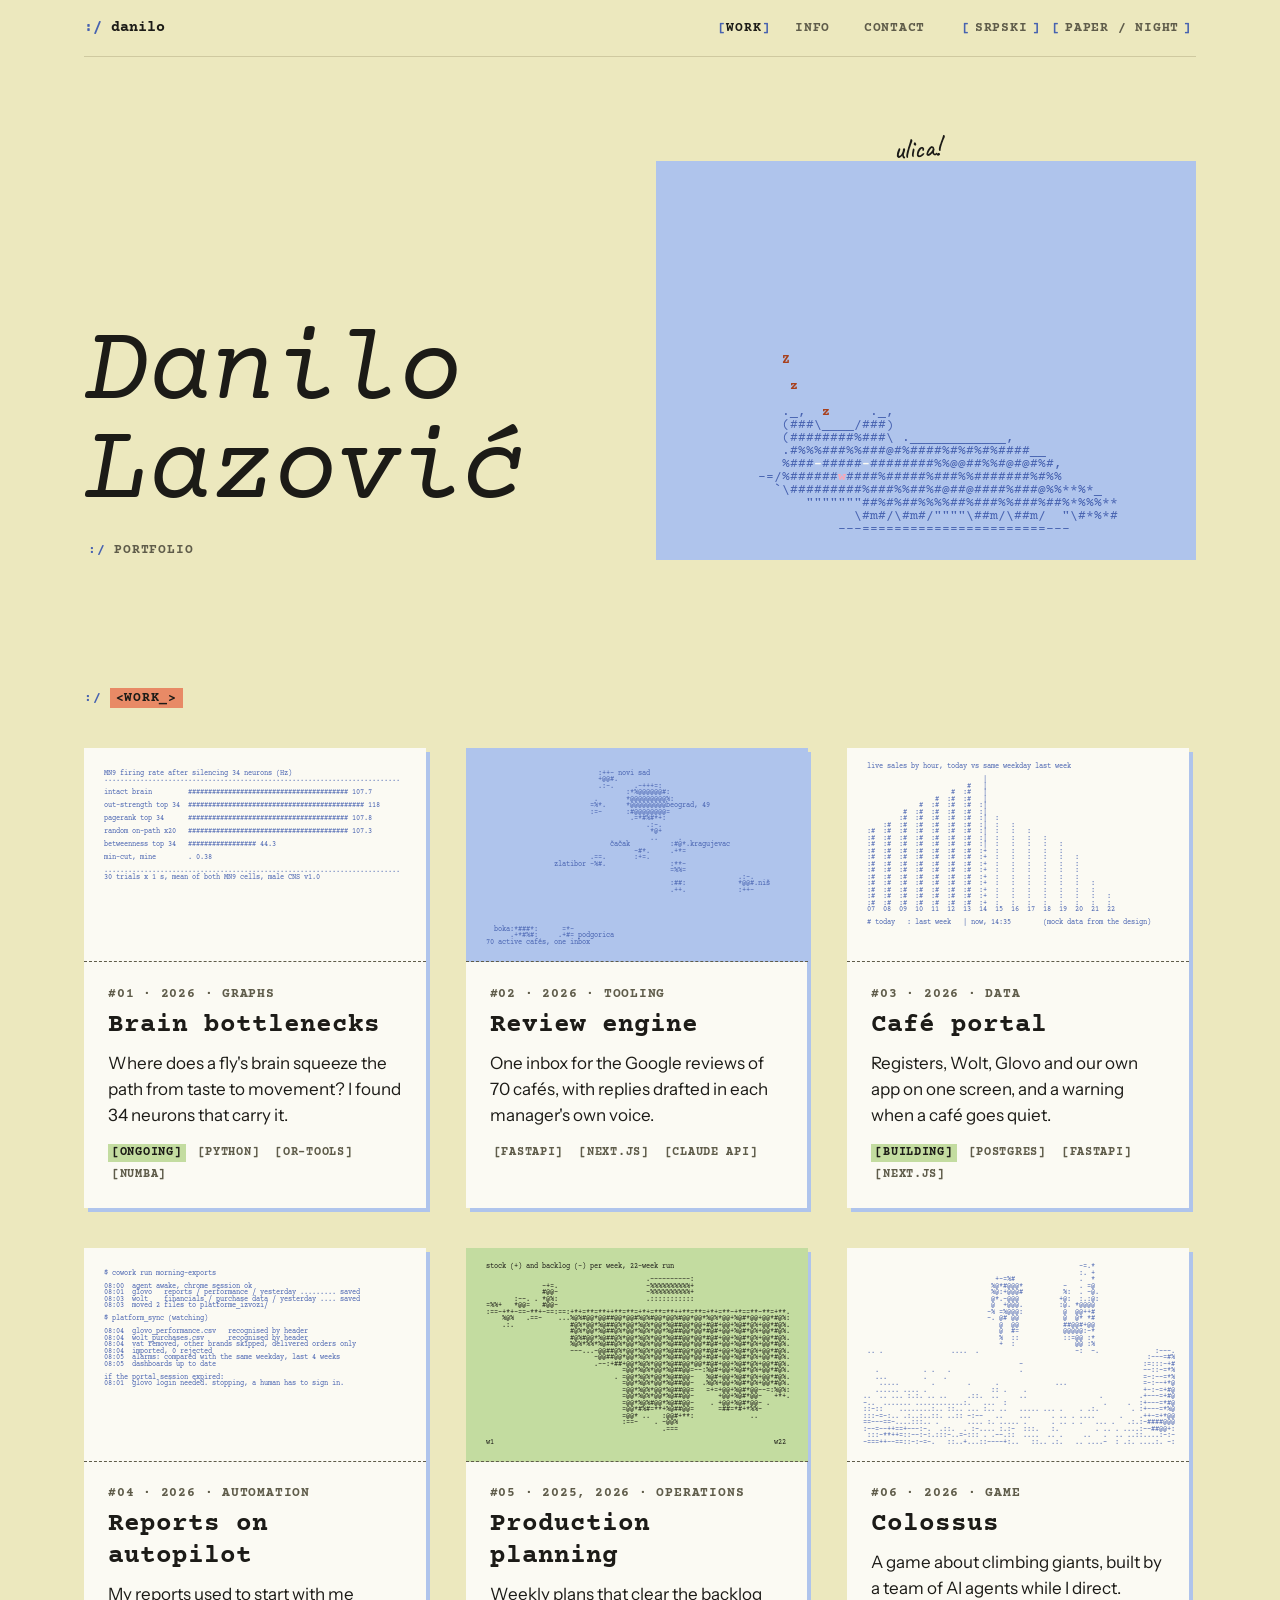
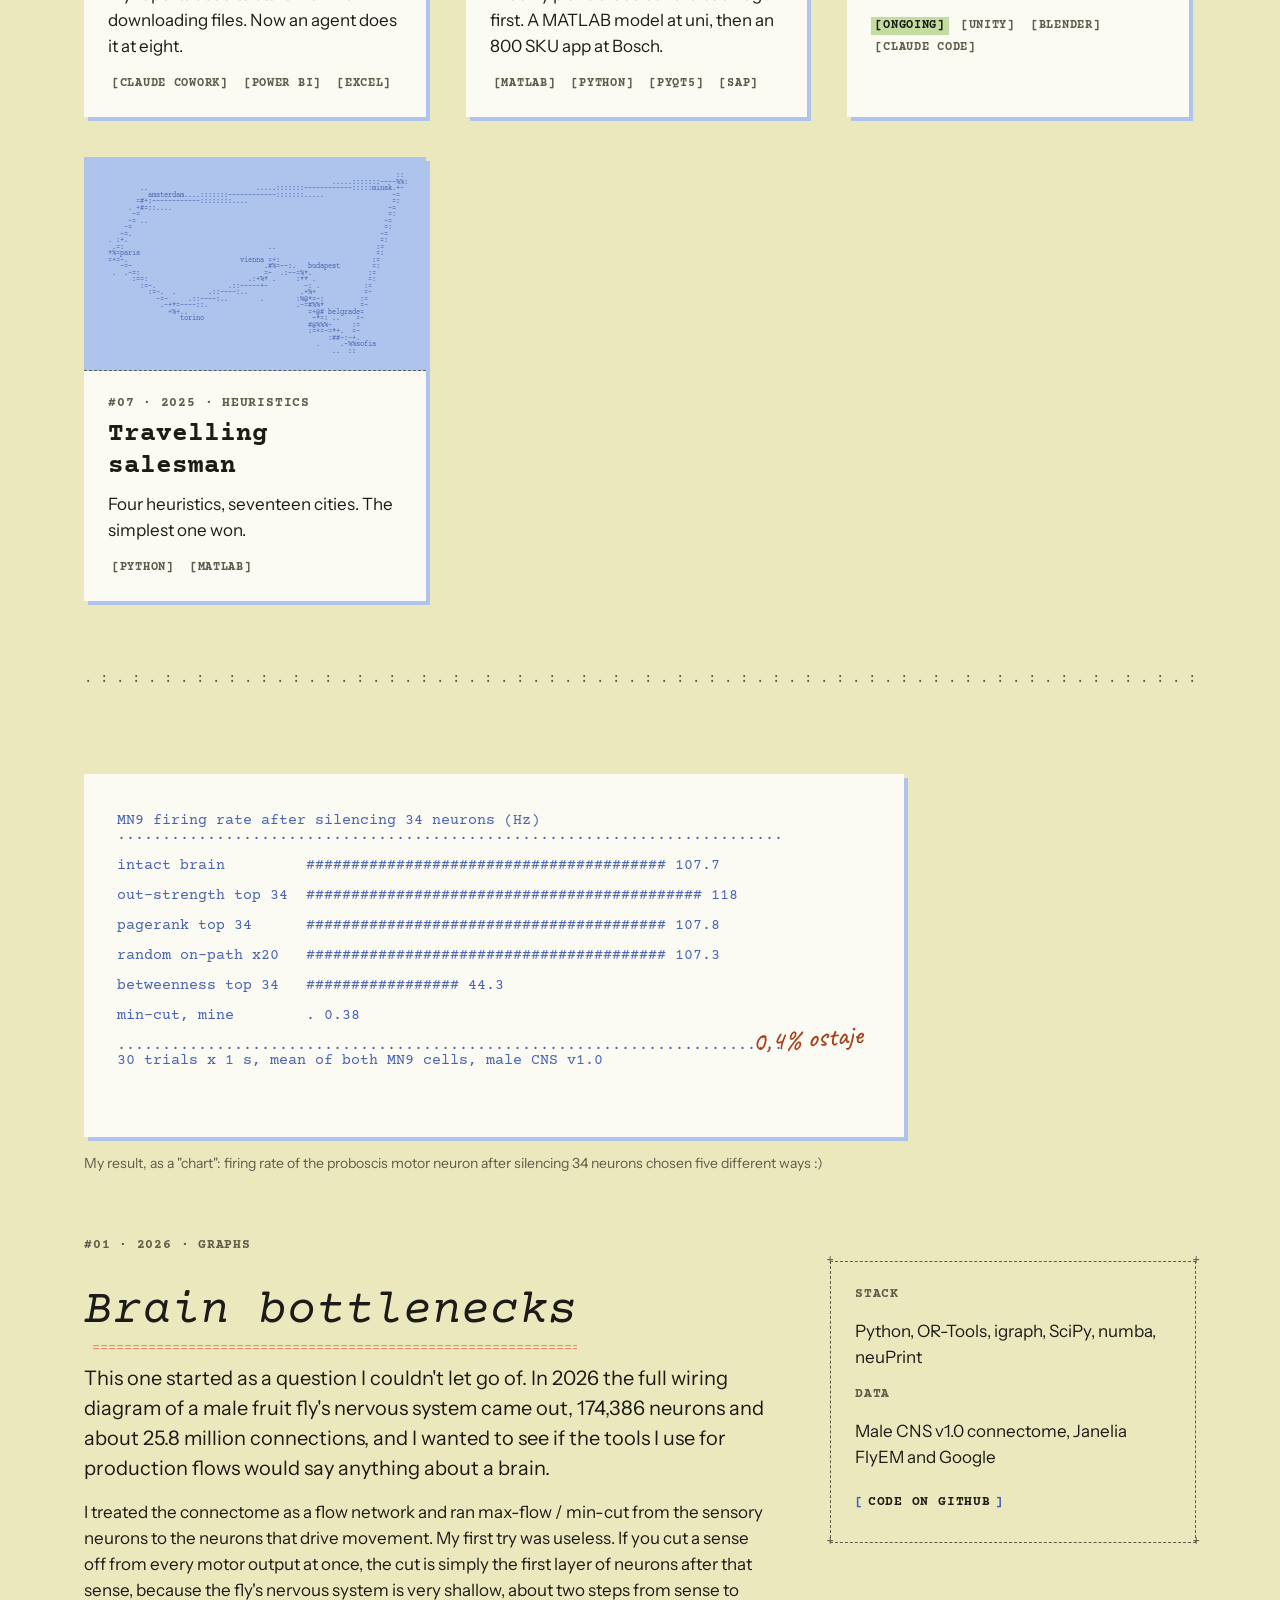
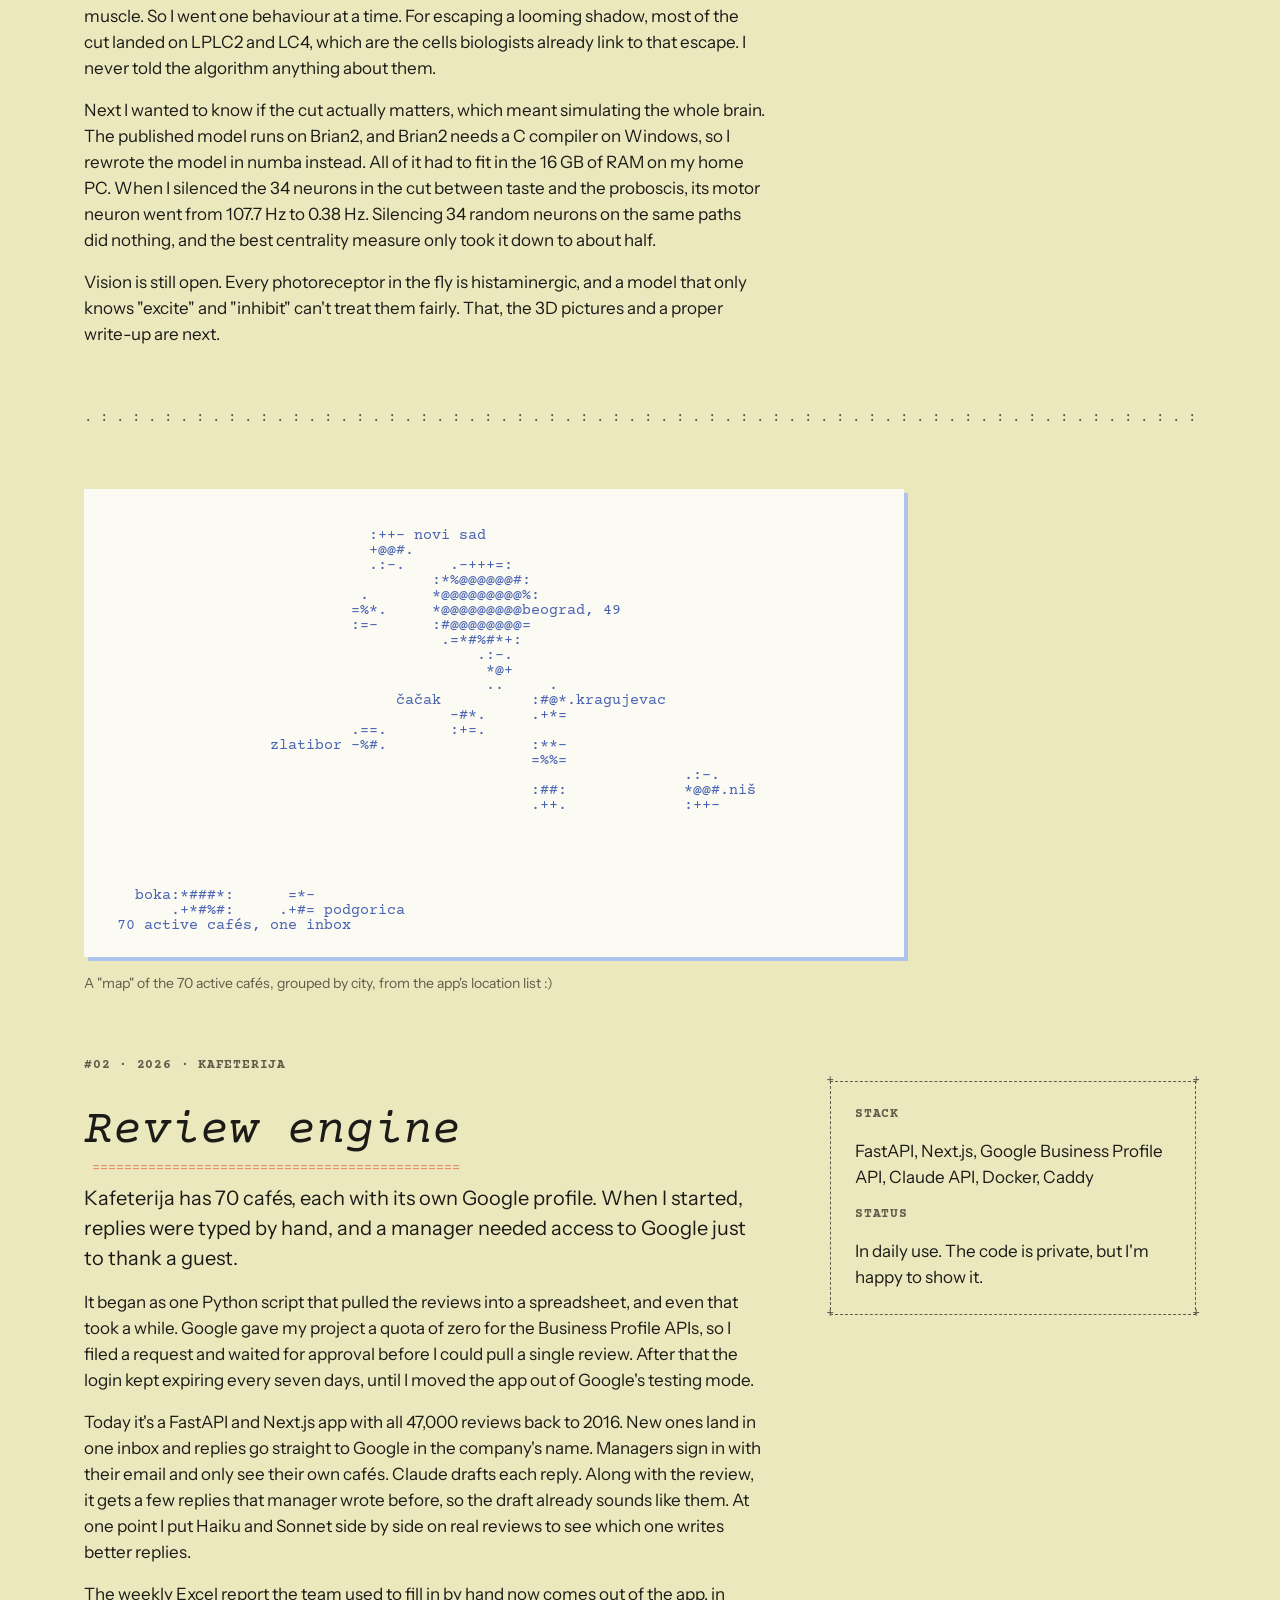
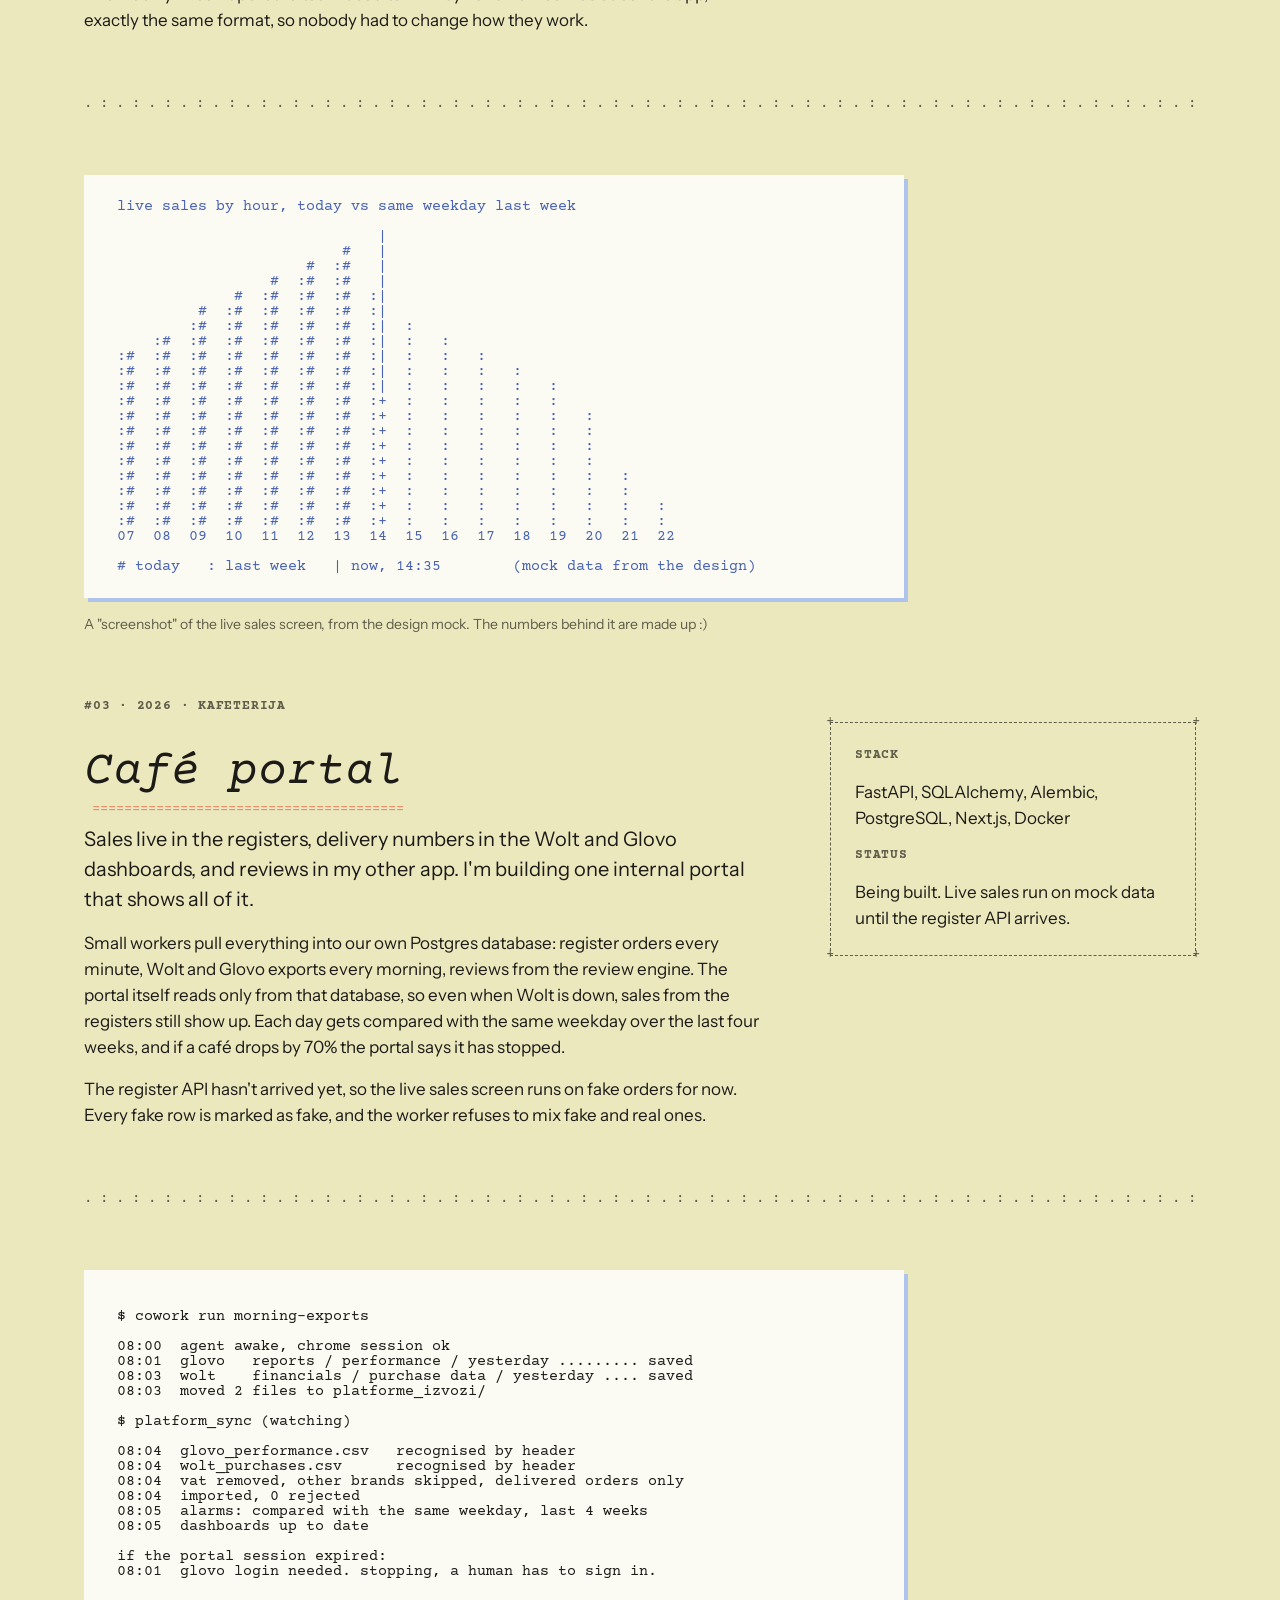
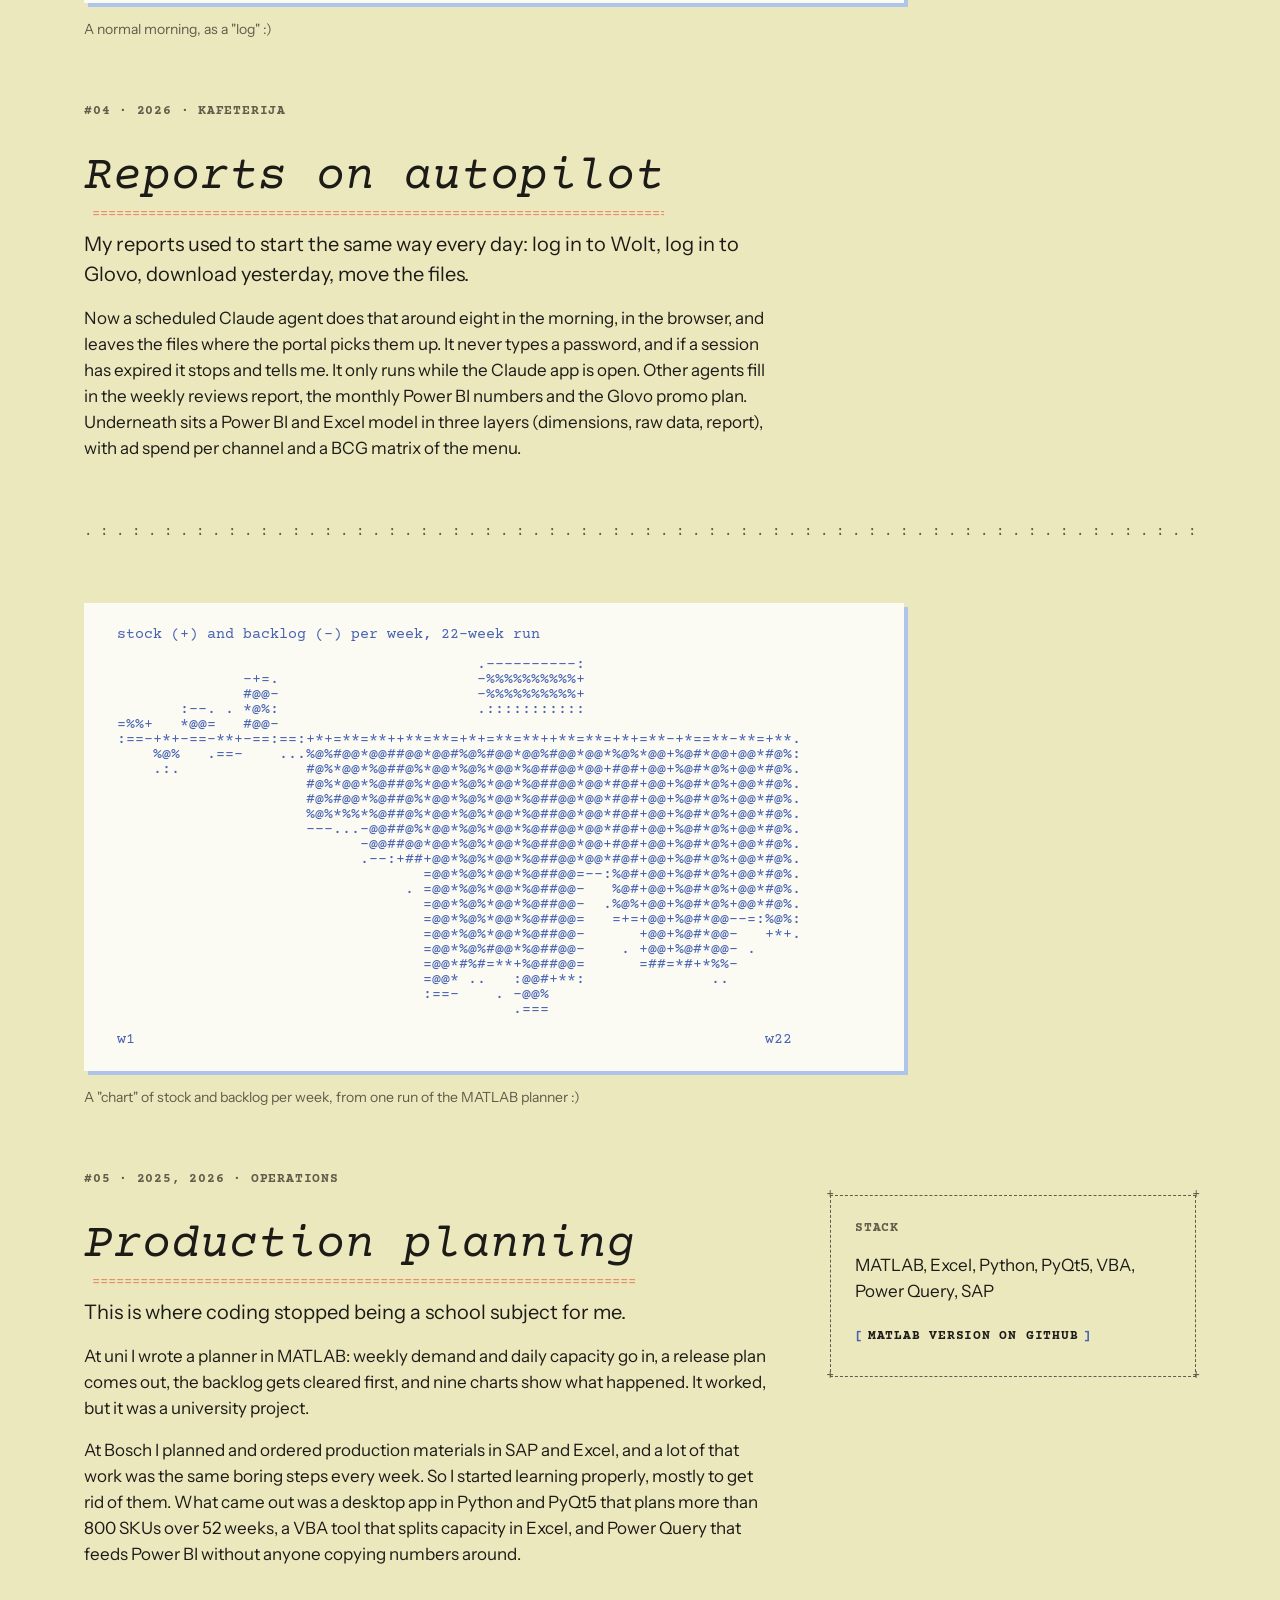
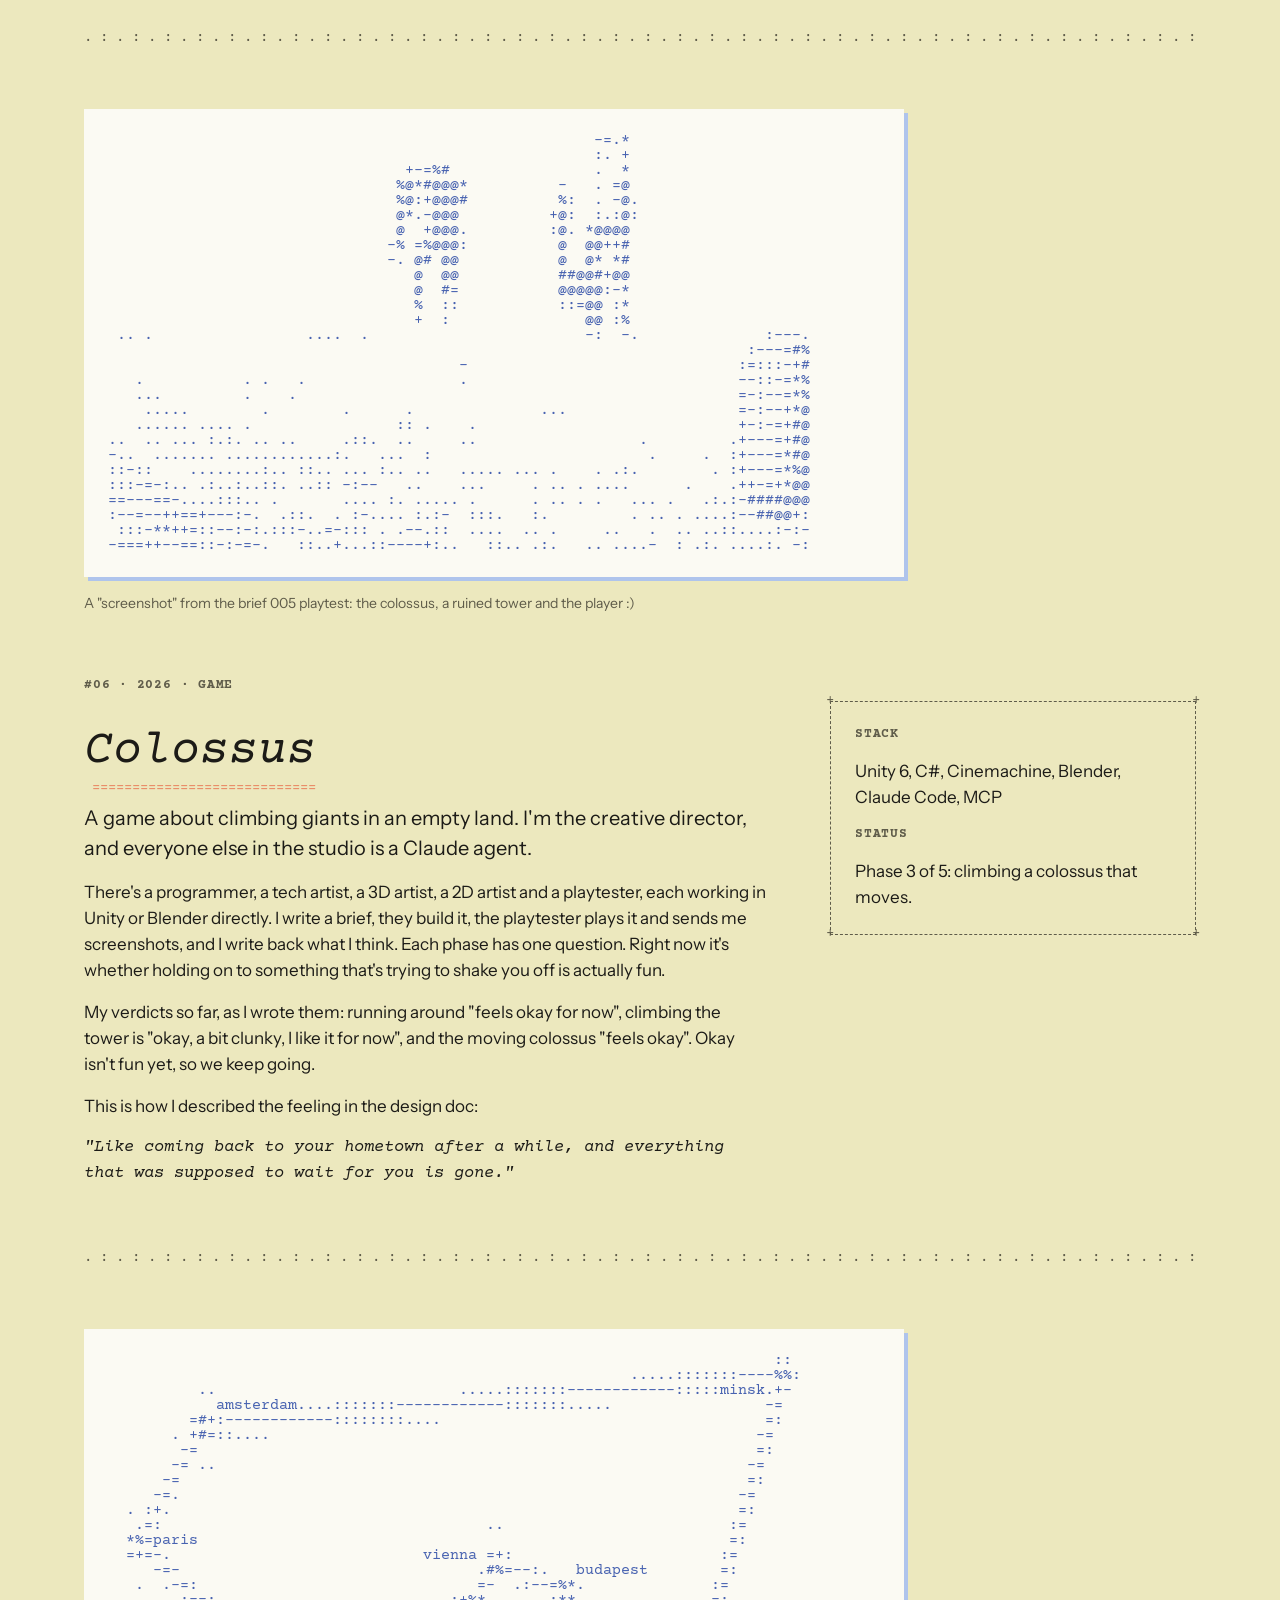
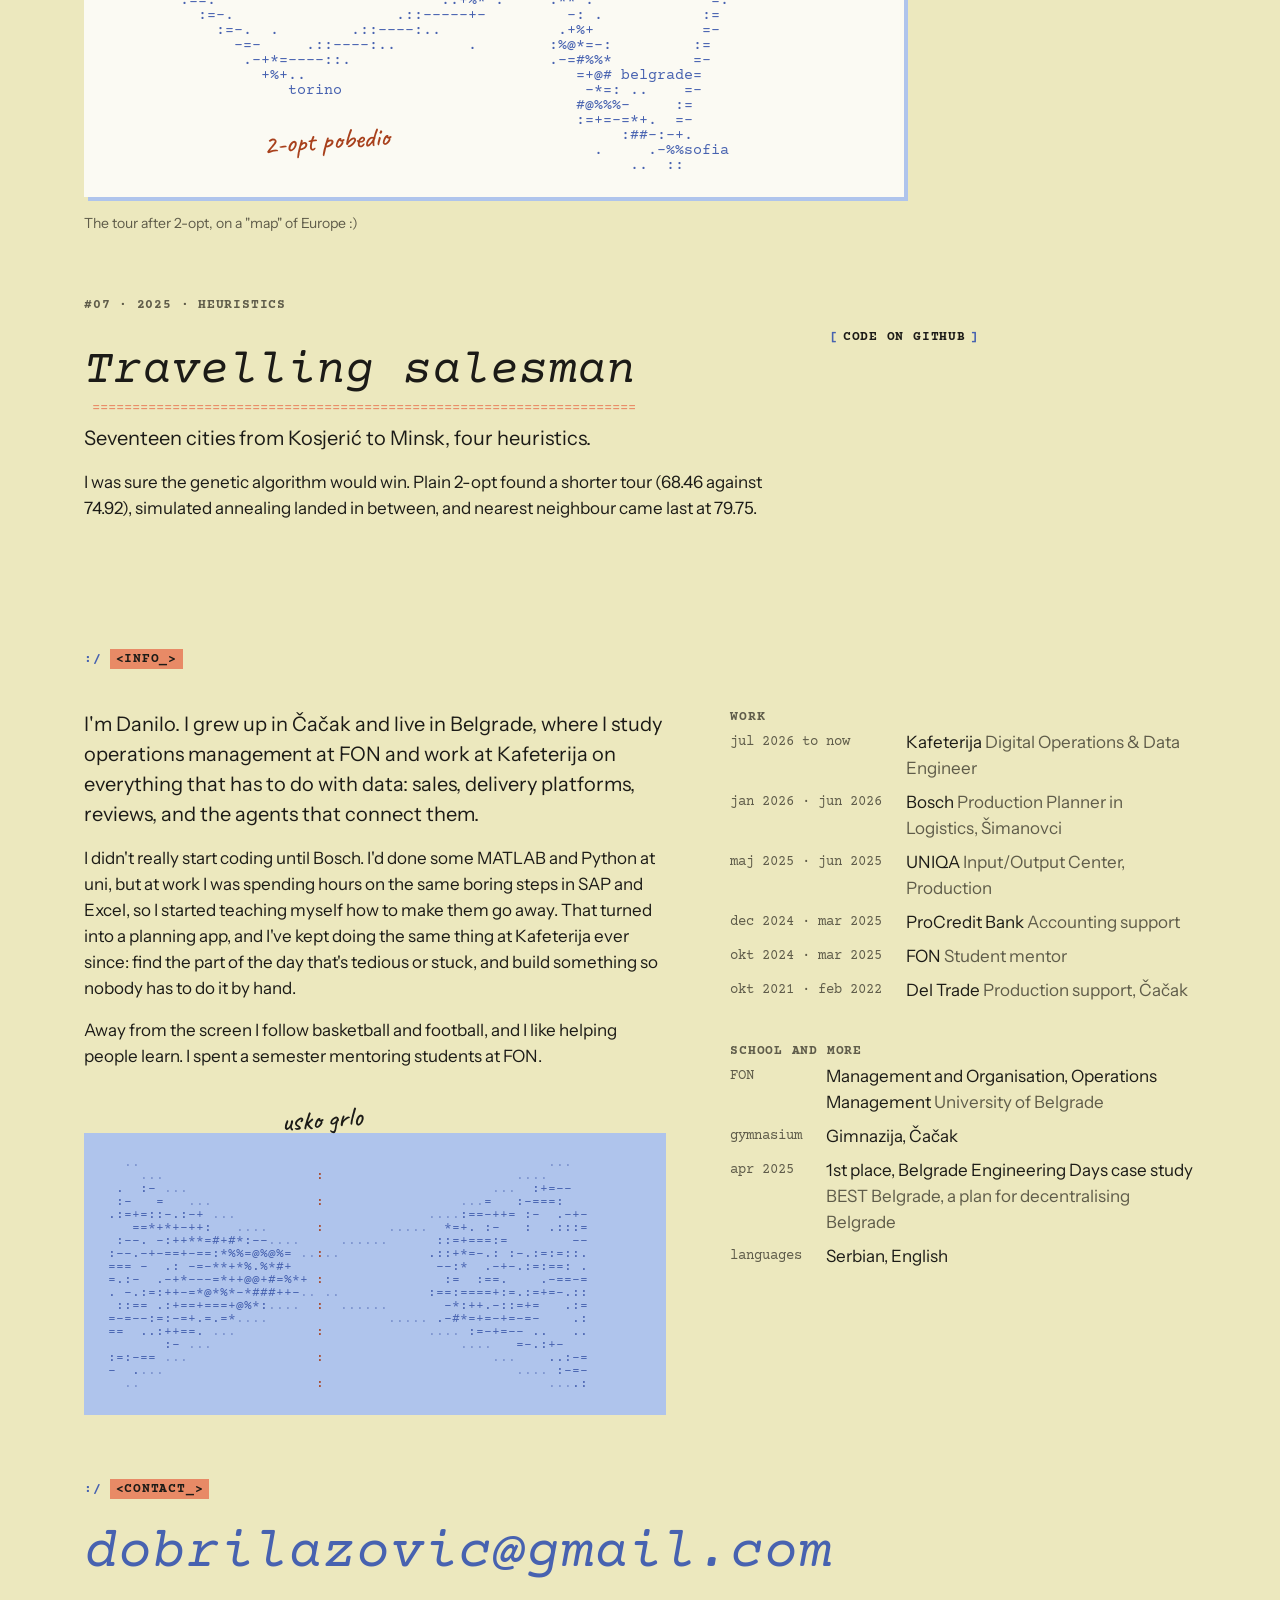
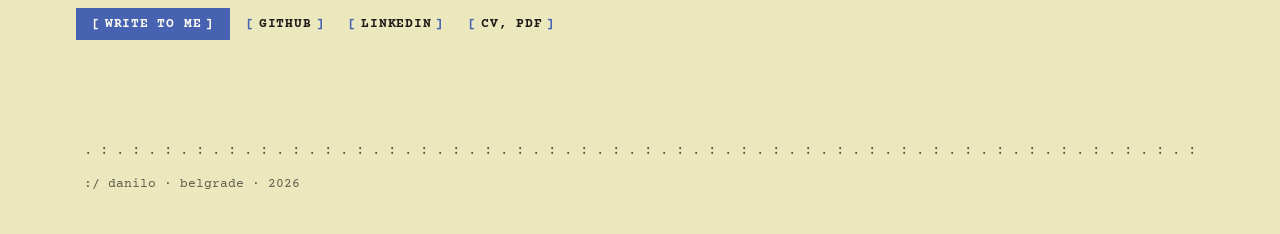
==== commit a631ed38: "Smooth out four awkward phrases Rename "Morning agents" to "Reports on autopilot", and reword the Go" ====
--- a/index.html
+++ b/index.html
@@ -206,7 +206,7 @@
 </pre></div>
           <div class="dn-card__body">
             <p class="dn-card__meta">#04 · 2026 · <span data-l="en">automation</span><span data-l="sr">automatizacija</span></p>
-            <h3 class="dn-card__title">Morning agents</h3>
+            <h3 class="dn-card__title">Reports on autopilot</h3>
             <p class="dn-card__text" data-l="en">My reports used to start with me downloading files. Now an agent does it at eight.</p>
             <p class="dn-card__text" data-l="sr">Moji izveštaji su počinjali tako što skidam fajlove. Sada to radi agent u osam.</p>
             <div class="dn-tags"><span class="dn-tag">claude cowork</span><span class="dn-tag">power bi</span><span class="dn-tag">excel</span></div>
@@ -430,12 +430,12 @@
       <div class="case-text">
         <p class="dn-card__meta">#02 · 2026 · Kafeterija</p>
         <h2 class="dn-heading">Review engine</h2>
-        <p class="lead" data-l="en">Kafeterija has 70 cafés and every one has its own Google profile. When I started, replies were typed by hand, and a manager needed access to Google just to thank a guest.</p>
-        <p class="lead" data-l="sr">Kafeterija ima 70 kafića i svaki ima svoj Google profil. Kad sam počeo, odgovori su se kucali ručno, a menadžeru je trebao pristup Googleu samo da bi zahvalio gostu.</p>
+        <p class="lead" data-l="en">Kafeterija has 70 cafés, each with its own Google profile. When I started, replies were typed by hand, and a manager needed access to Google just to thank a guest.</p>
+        <p class="lead" data-l="sr">Kafeterija ima 70 kafića, svaki sa svojim Google profilom. Kad sam počeo, odgovori su se kucali ručno, a menadžeru je trebao pristup Googleu samo da bi zahvalio gostu.</p>
         <p data-l="en">It began as one Python script that pulled the reviews into a spreadsheet, and even that took a while. Google gave my project a quota of zero for the Business Profile APIs, so I filed a request and waited for approval before I could pull a single review. After that the login kept expiring every seven days, until I moved the app out of Google's testing mode.</p>
         <p data-l="sr">Počelo je kao jedna Python skripta koja je vukla recenzije u tabelu, i čak je i to potrajalo. Google je mom projektu dao kvotu nula za Business Profile API, pa sam podneo zahtev i čekao odobrenje pre nego što sam mogao da povučem ijednu recenziju. Posle toga je prijava isticala na svakih sedam dana, sve dok aplikaciju nisam izvukao iz Googleovog test režima.</p>
-        <p data-l="en">Today it's a FastAPI and Next.js app with all 47,000 reviews back to 2016. New ones land in one inbox and replies go straight to Google in the company's name. Managers sign in with their email and only see their own cafés. Claude drafts each reply, and I send it a few of that manager's older replies along with the review, so the draft sounds like the person who will send it. At one point I put Haiku and Sonnet side by side on real reviews to see which one writes better replies.</p>
-        <p data-l="sr">Danas je to FastAPI i Next.js aplikacija sa svih 47.000 recenzija unazad do 2016. Nove stižu u jedno sanduče, a odgovori idu direktno na Google u ime firme. Menadžeri se prijavljuju mejlom i vide samo svoje kafiće. Claude piše predlog za svaki odgovor, a uz recenziju mu šaljem i nekoliko starijih odgovora tog menadžera, pa predlog zvuči kao osoba koja će ga poslati. U jednom trenutku sam stavio Haiku i Sonnet jedan pored drugog na pravim recenzijama da vidim koji piše bolje odgovore.</p>
+        <p data-l="en">Today it's a FastAPI and Next.js app with all 47,000 reviews back to 2016. New ones land in one inbox and replies go straight to Google in the company's name. Managers sign in with their email and only see their own cafés. Claude drafts each reply. Along with the review, it gets a few replies that manager wrote before, so the draft already sounds like them. At one point I put Haiku and Sonnet side by side on real reviews to see which one writes better replies.</p>
+        <p data-l="sr">Danas je to FastAPI i Next.js aplikacija sa svih 47.000 recenzija unazad do 2016. Nove stižu u jedno sanduče, a odgovori idu direktno na Google u ime firme. Menadžeri se prijavljuju mejlom i vide samo svoje kafiće. Claude piše predlog za svaki odgovor. Uz recenziju dobija i nekoliko odgovora koje je taj menadžer ranije napisao, pa predlog odmah zvuči kao on. U jednom trenutku sam stavio Haiku i Sonnet jedan pored drugog na pravim recenzijama da vidim koji piše bolje odgovore.</p>
         <p data-l="en">The weekly Excel report the team used to fill in by hand now comes out of the app, in exactly the same format, so nobody had to change how they work.</p>
         <p data-l="sr">Nedeljni Excel izveštaj koji je tim ranije popunjavao ručno sada izlazi iz aplikacije, u potpuno istom formatu, pa niko nije morao da menja način rada.</p>
       </div>
@@ -489,8 +489,8 @@
         <h2 class="dn-heading">Café portal</h2>
         <p class="lead" data-l="en">Sales live in the registers, delivery numbers in the Wolt and Glovo dashboards, and reviews in my other app. I'm building one internal portal that shows all of it.</p>
         <p class="lead" data-l="sr">Prodaja živi u kasama, brojke dostave na Wolt i Glovo portalima, a recenzije u mojoj drugoj aplikaciji. Pravim jedan interni portal koji sve to prikazuje.</p>
-        <p data-l="en">Small workers pull everything into our own Postgres database: register orders every minute, Wolt and Glovo exports every morning, reviews from the review engine. The portal only ever reads that database, so if Wolt is down, the register numbers still load. Each day gets compared with the same weekday over the last four weeks, and if a café drops by 70% the portal says it has stopped.</p>
-        <p data-l="sr">Mali workeri sve slivaju u našu Postgres bazu: porudžbine sa kasa svakog minuta, Wolt i Glovo izvoze svako jutro, recenzije iz drugog alata. Portal čita samo tu bazu, pa kad Wolt ne radi, brojke sa kasa se i dalje učitavaju. Svaki dan se poredi sa istim danom u prethodne četiri nedelje, i ako kafić padne za 70%, portal kaže da je stao.</p>
+        <p data-l="en">Small workers pull everything into our own Postgres database: register orders every minute, Wolt and Glovo exports every morning, reviews from the review engine. The portal itself reads only from that database, so even when Wolt is down, sales from the registers still show up. Each day gets compared with the same weekday over the last four weeks, and if a café drops by 70% the portal says it has stopped.</p>
+        <p data-l="sr">Mali workeri sve slivaju u našu Postgres bazu: porudžbine sa kasa svakog minuta, Wolt i Glovo izvoze svako jutro, recenzije iz drugog alata. Sam portal čita samo iz te baze, pa i kad Wolt ne radi, prodaja sa kasa se i dalje vidi. Svaki dan se poredi sa istim danom u prethodne četiri nedelje, i ako kafić padne za 70%, portal kaže da je stao.</p>
         <p data-l="en">The register API hasn't arrived yet, so the live sales screen runs on fake orders for now. Every fake row is marked as fake, and the worker refuses to mix fake and real ones.</p>
         <p data-l="sr">API kase još nije stigao, pa ekran prodaje uživo za sada radi na izmišljenim porudžbinama. Svaki takav red je označen, a worker odbija da pomeša izmišljene i prave.</p>
       </div>
@@ -536,7 +536,7 @@
         </figure>
       <div class="case-text">
         <p class="dn-card__meta">#04 · 2026 · Kafeterija</p>
-        <h2 class="dn-heading">Morning agents</h2>
+        <h2 class="dn-heading">Reports on autopilot</h2>
         <p class="lead" data-l="en">My reports used to start the same way every day: log in to Wolt, log in to Glovo, download yesterday, move the files.</p>
         <p class="lead" data-l="sr">Moji izveštaji su svakog dana počinjali isto: uloguj se na Wolt, uloguj se na Glovo, skini jučerašnji dan, premesti fajlove.</p>
         <p data-l="en">Now a scheduled Claude agent does that around eight in the morning, in the browser, and leaves the files where the portal picks them up. It never types a password, and if a session has expired it stops and tells me. It only runs while the Claude app is open. Other agents fill in the weekly reviews report, the monthly Power BI numbers and the Glovo promo plan. Underneath sits a Power BI and Excel model in three layers (dimensions, raw data, report), with ad spend per channel and a BCG matrix of the menu.</p>
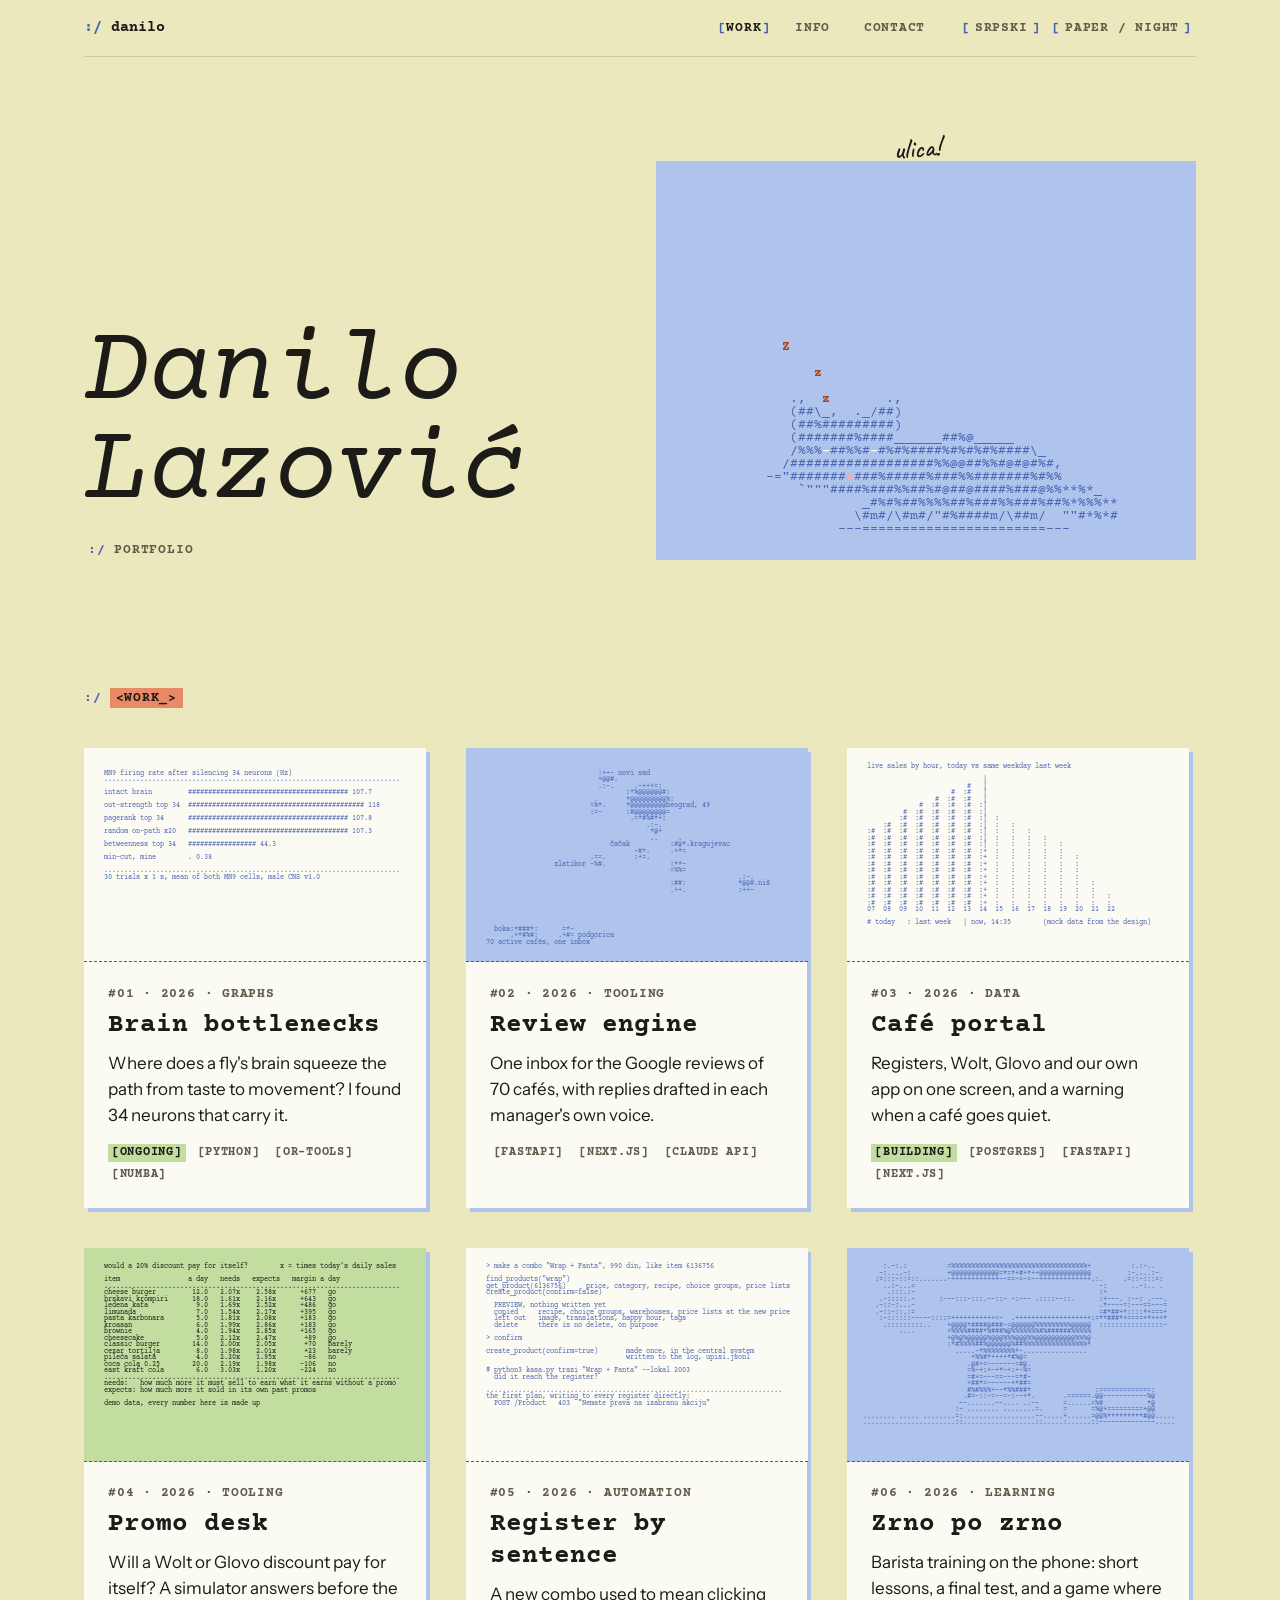
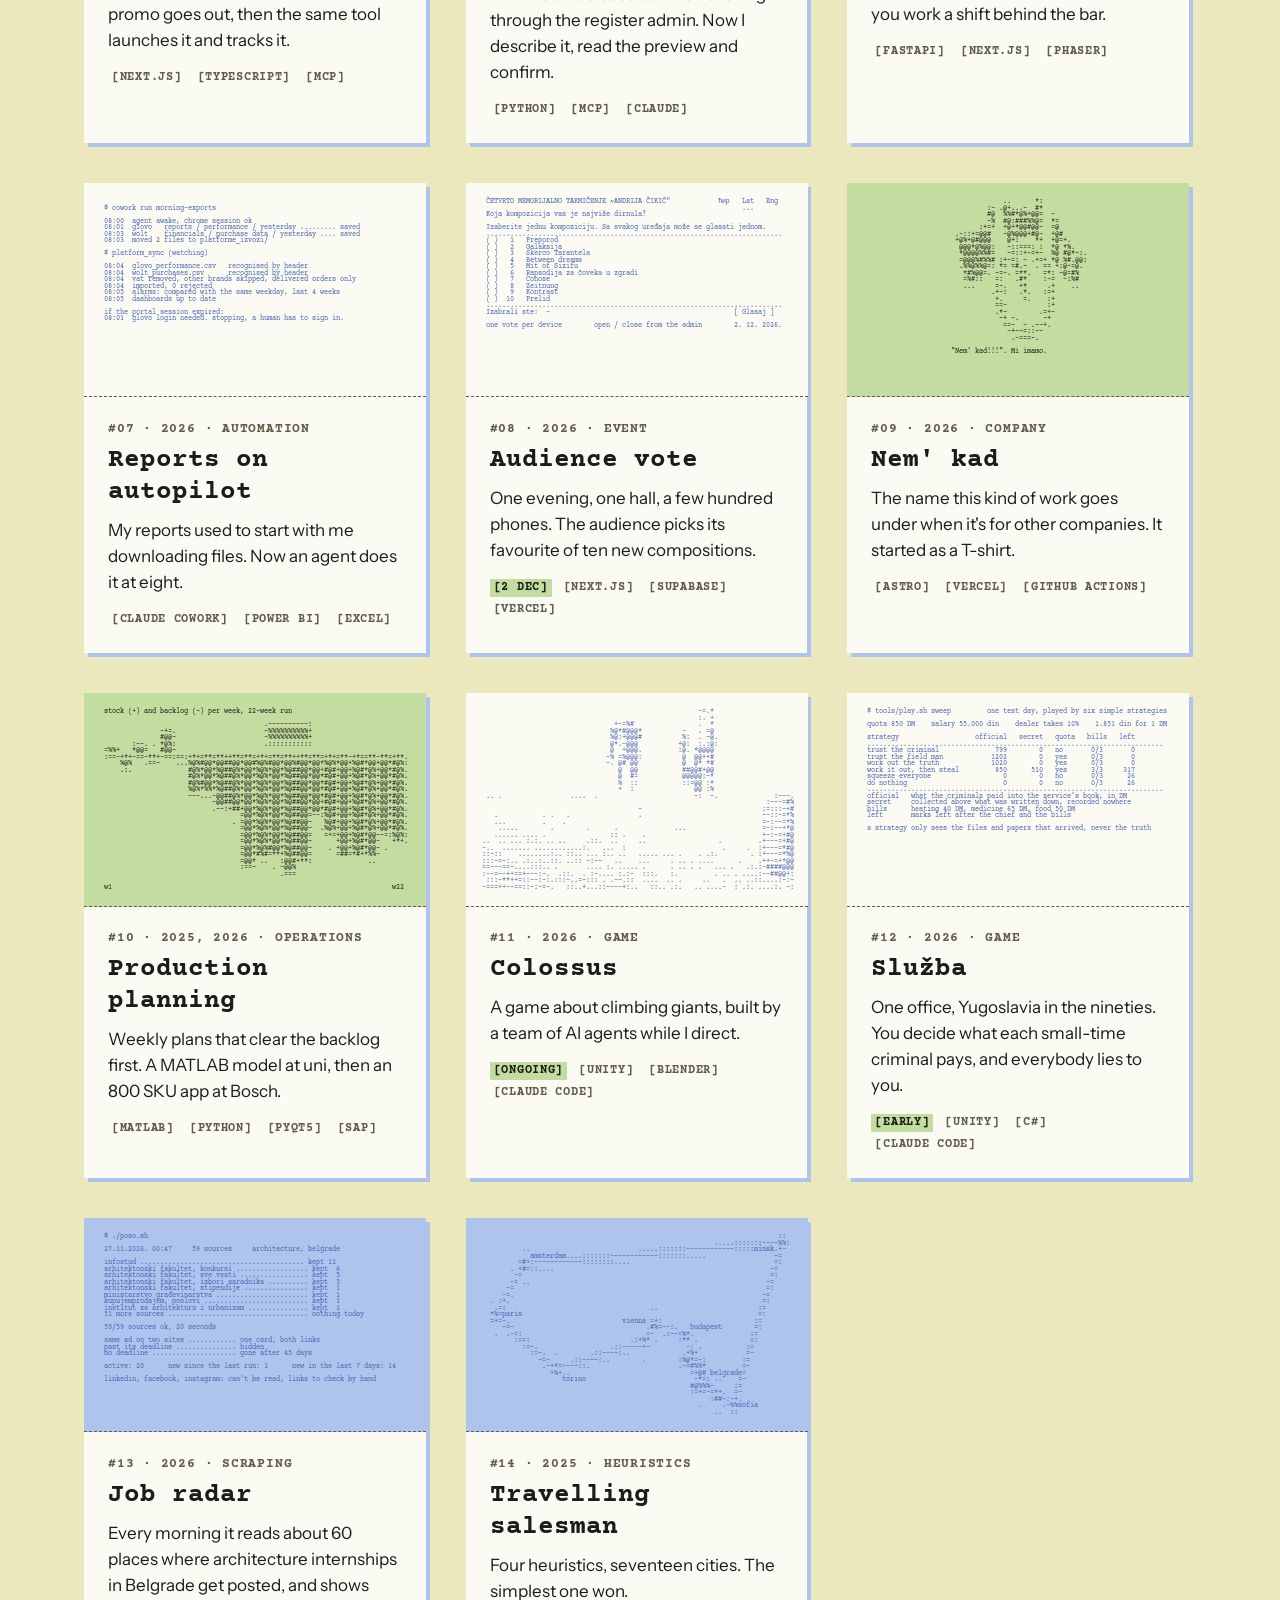
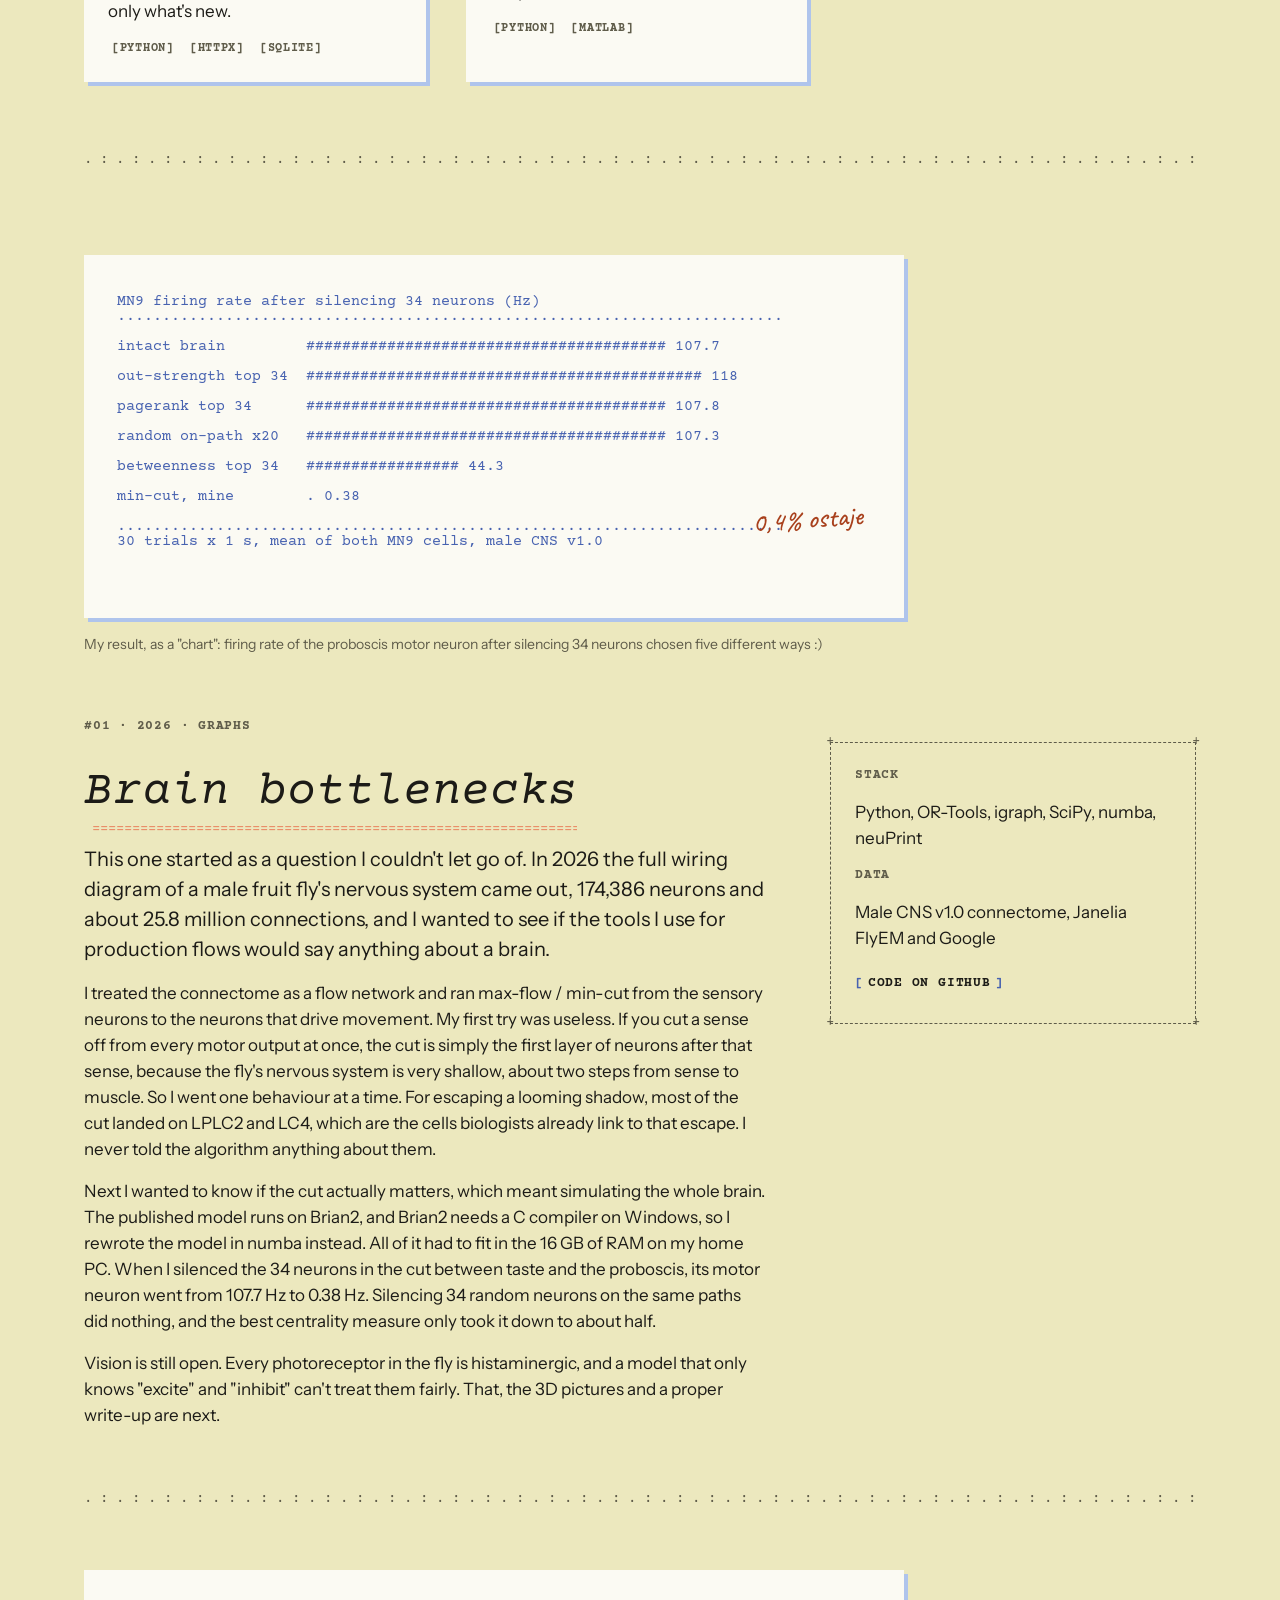
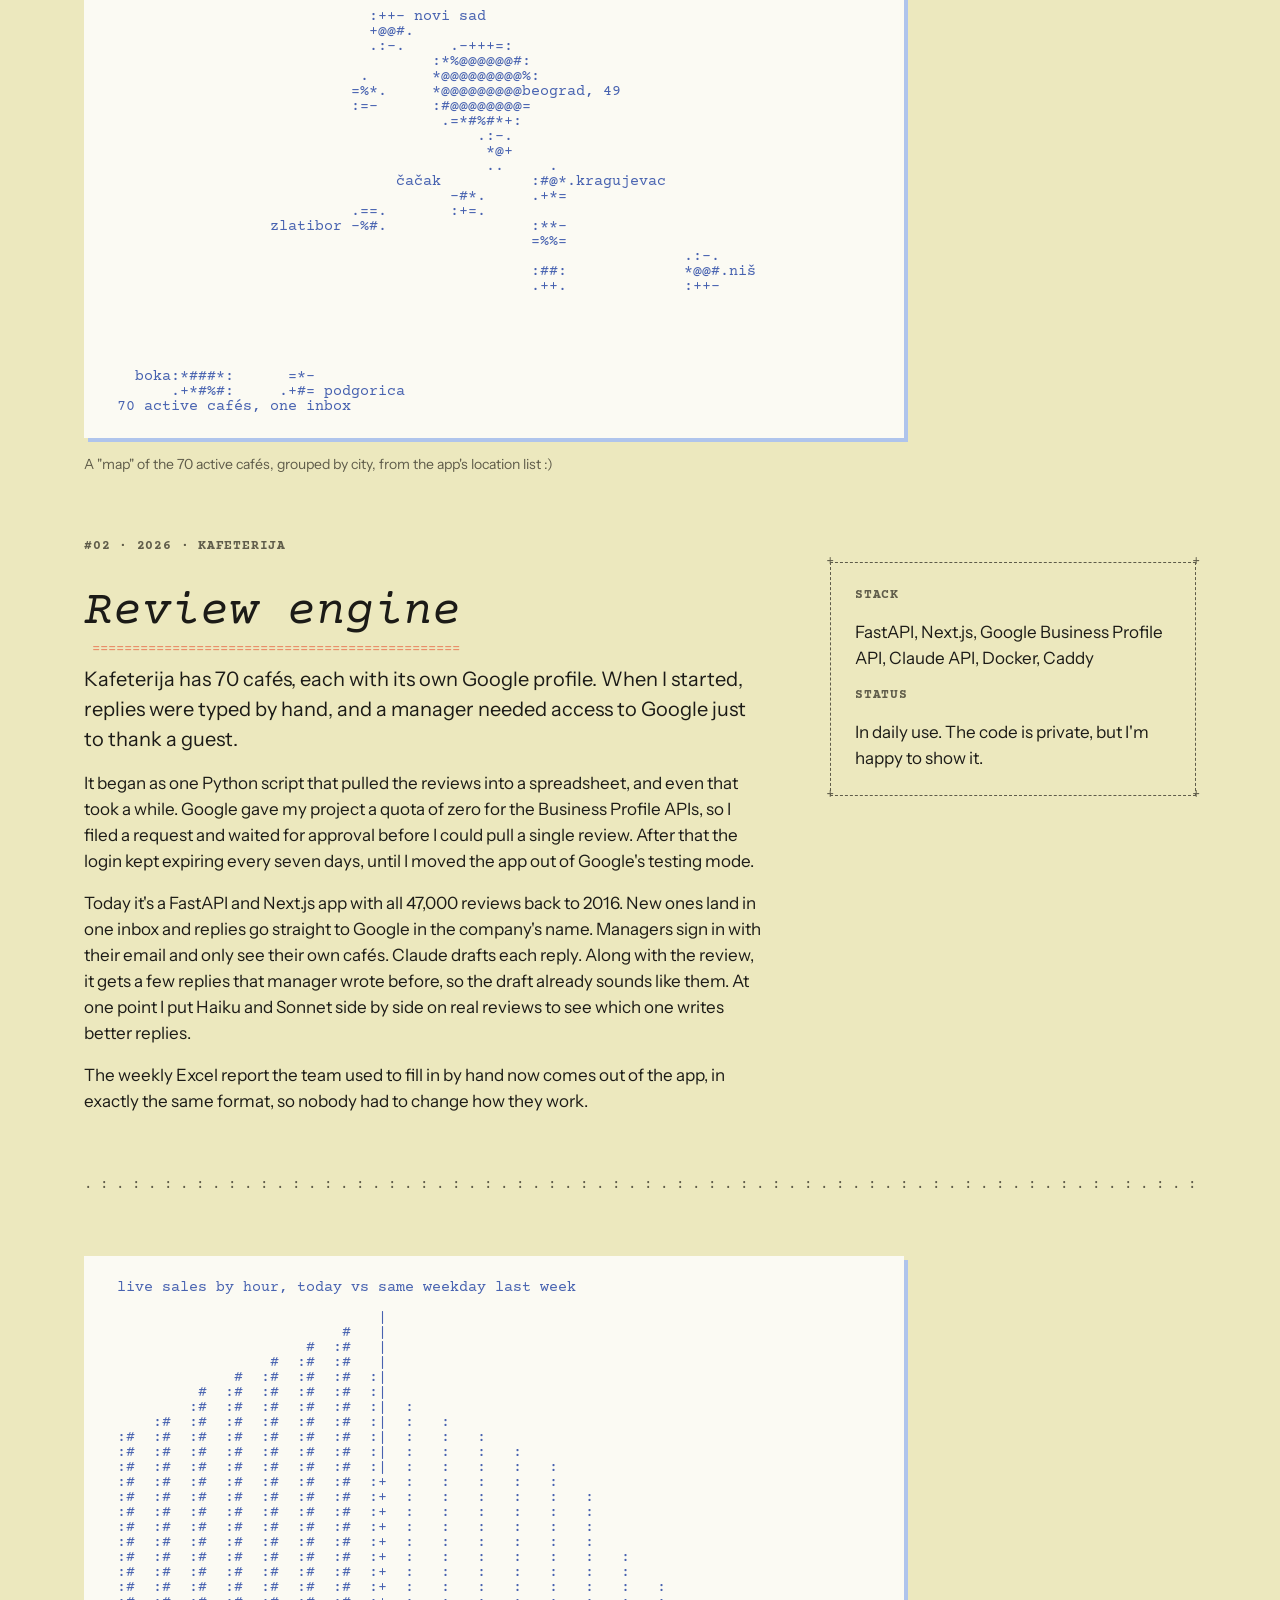
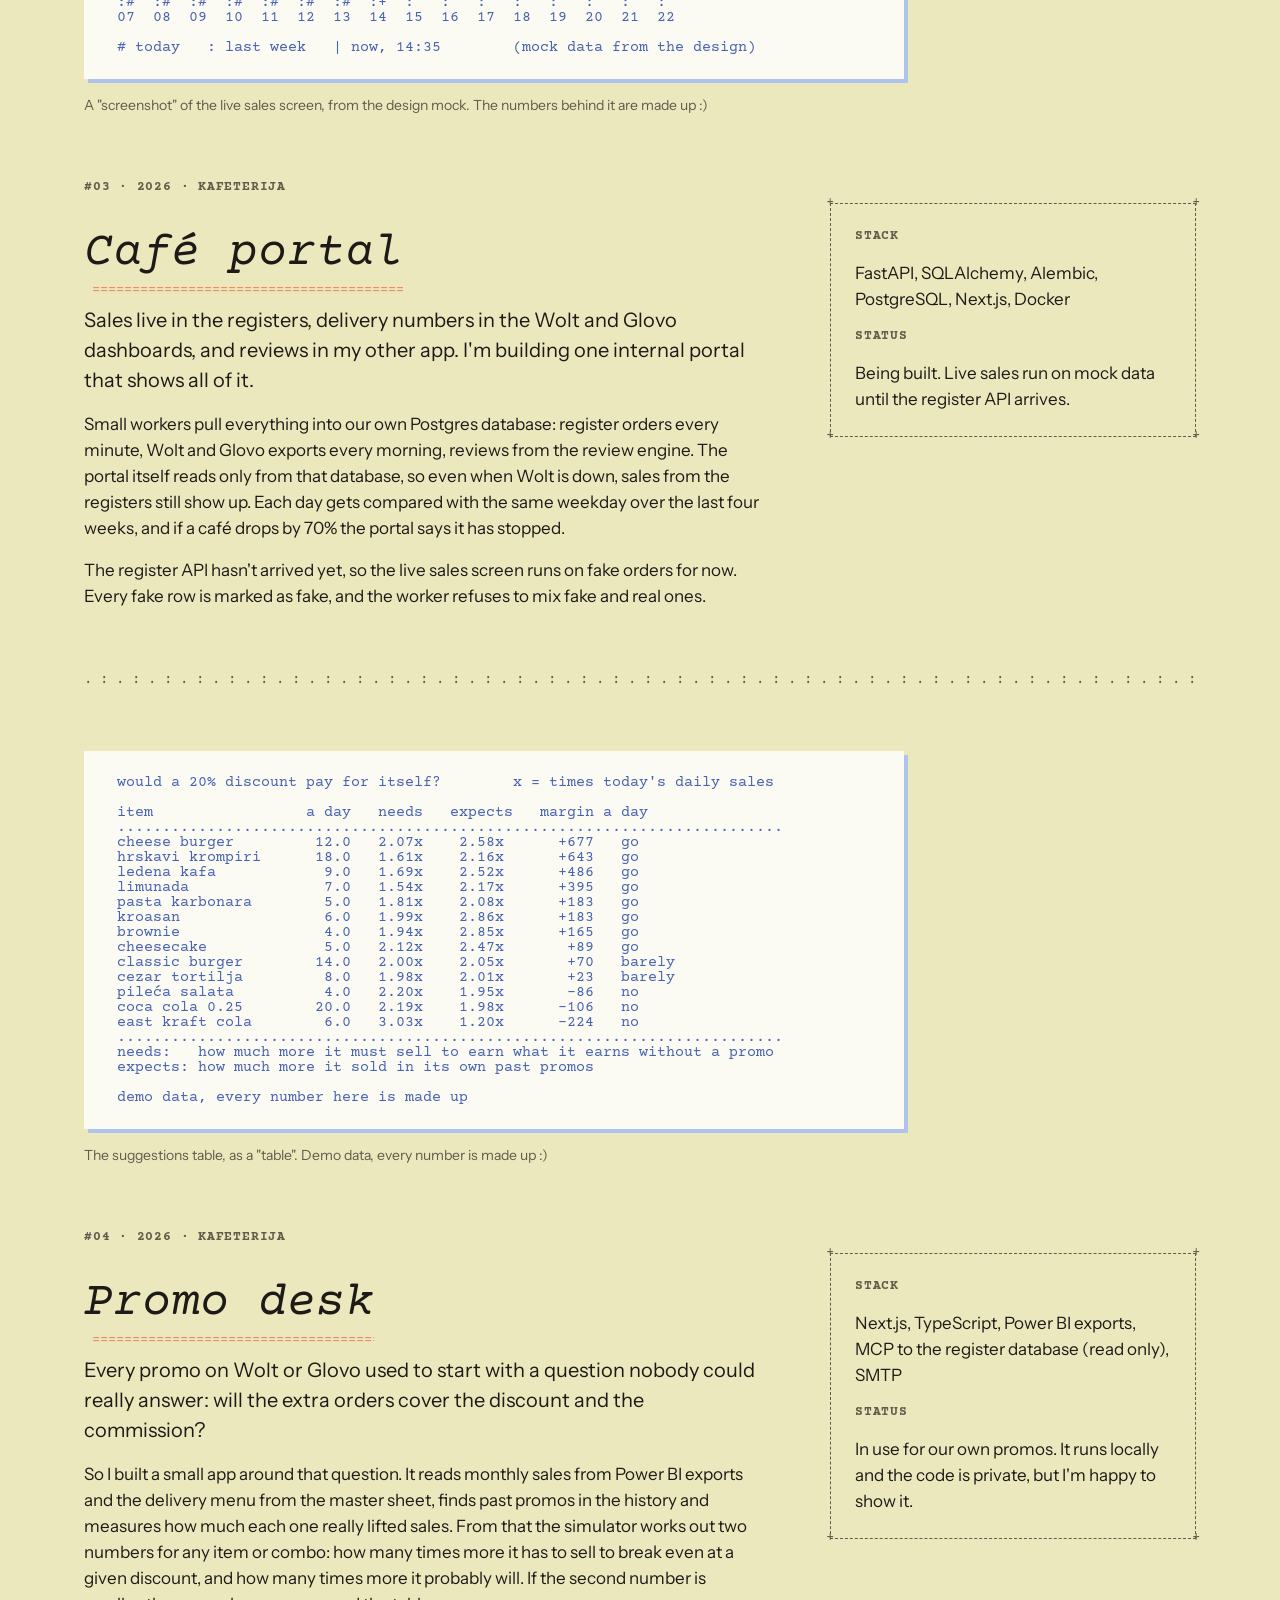
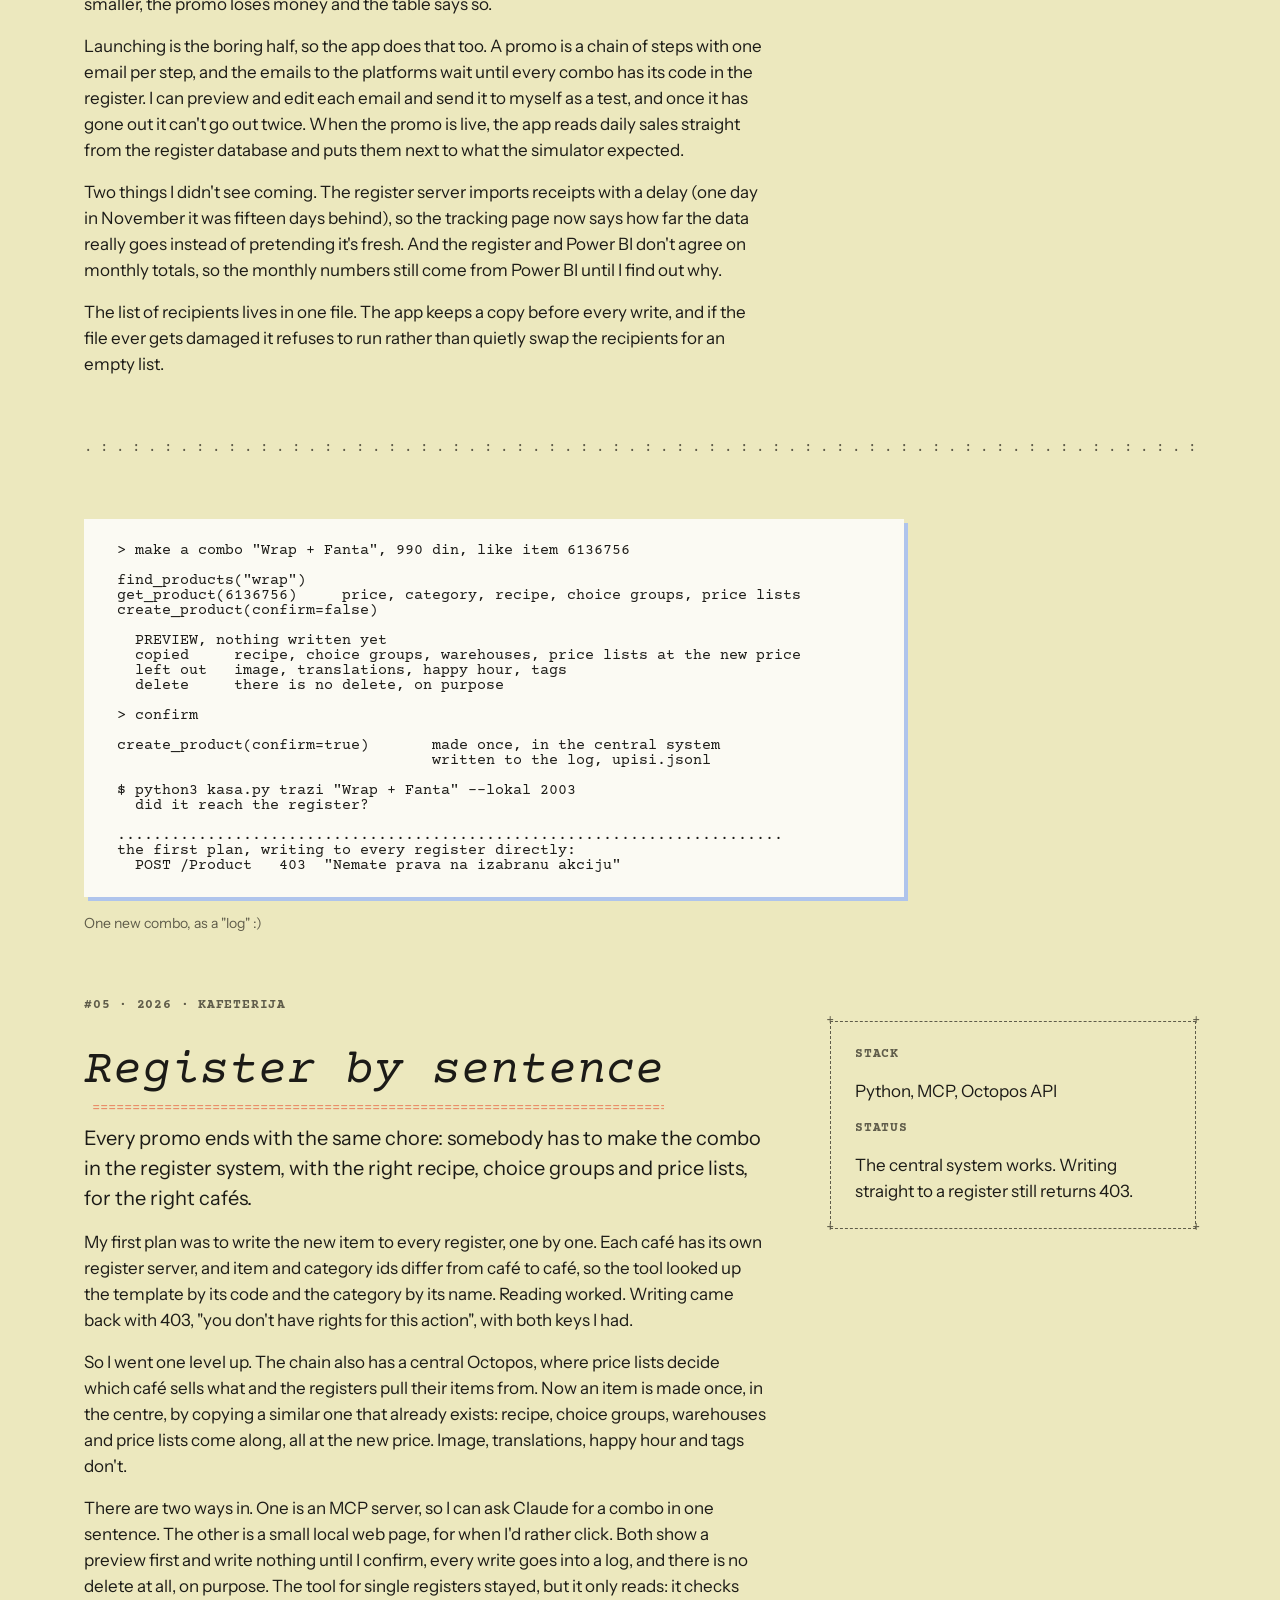
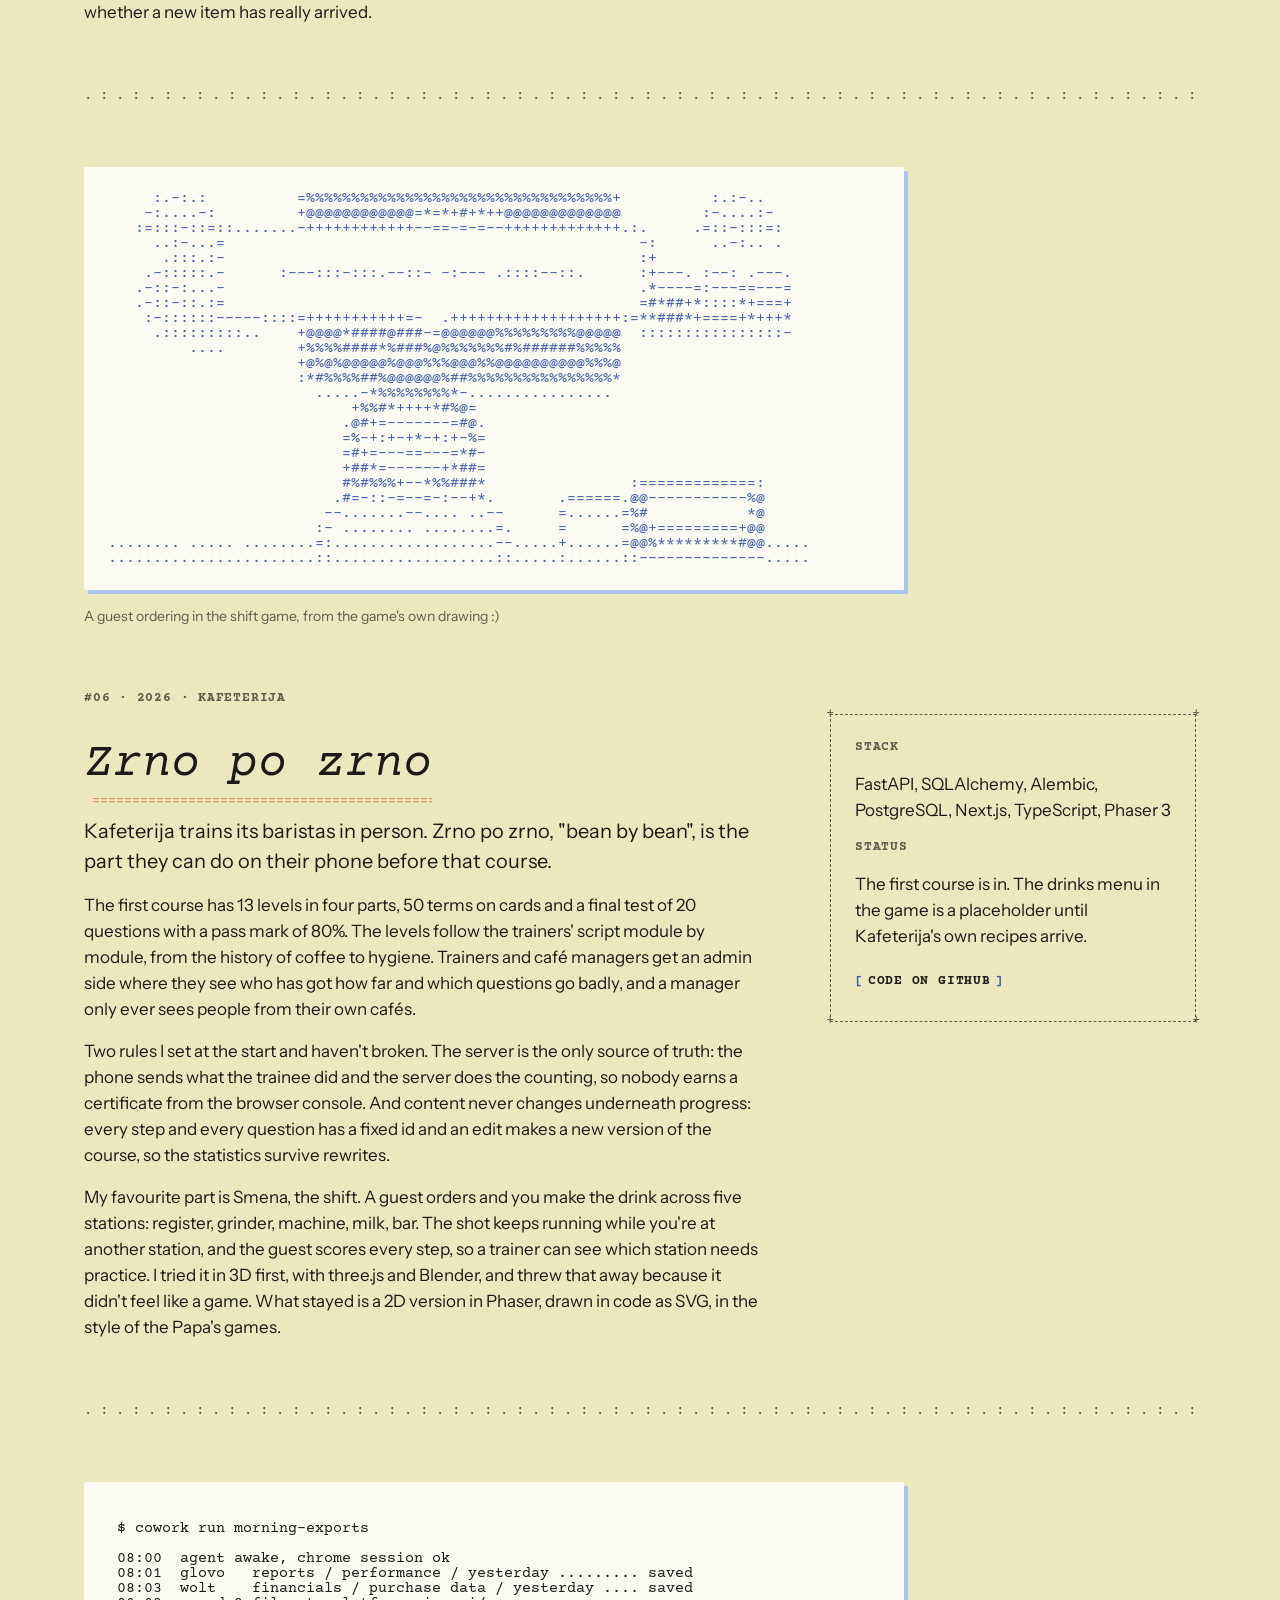
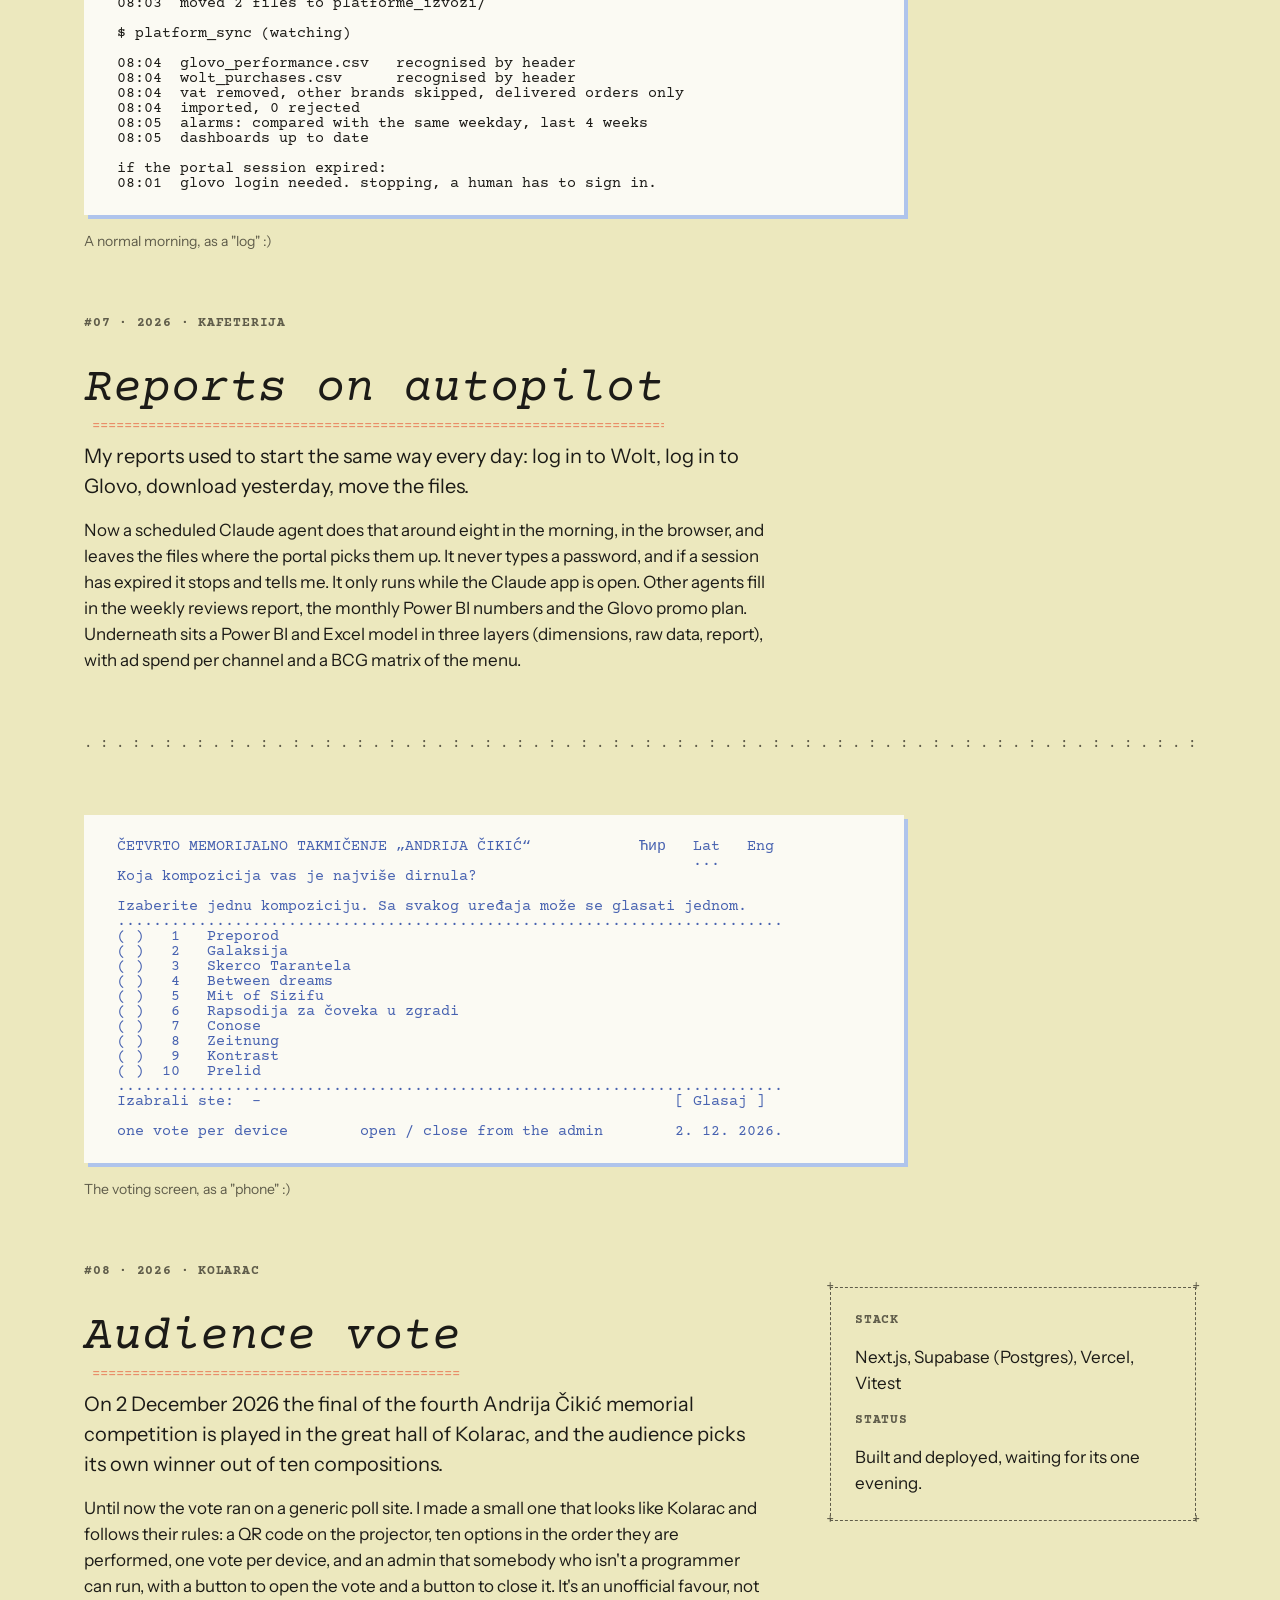
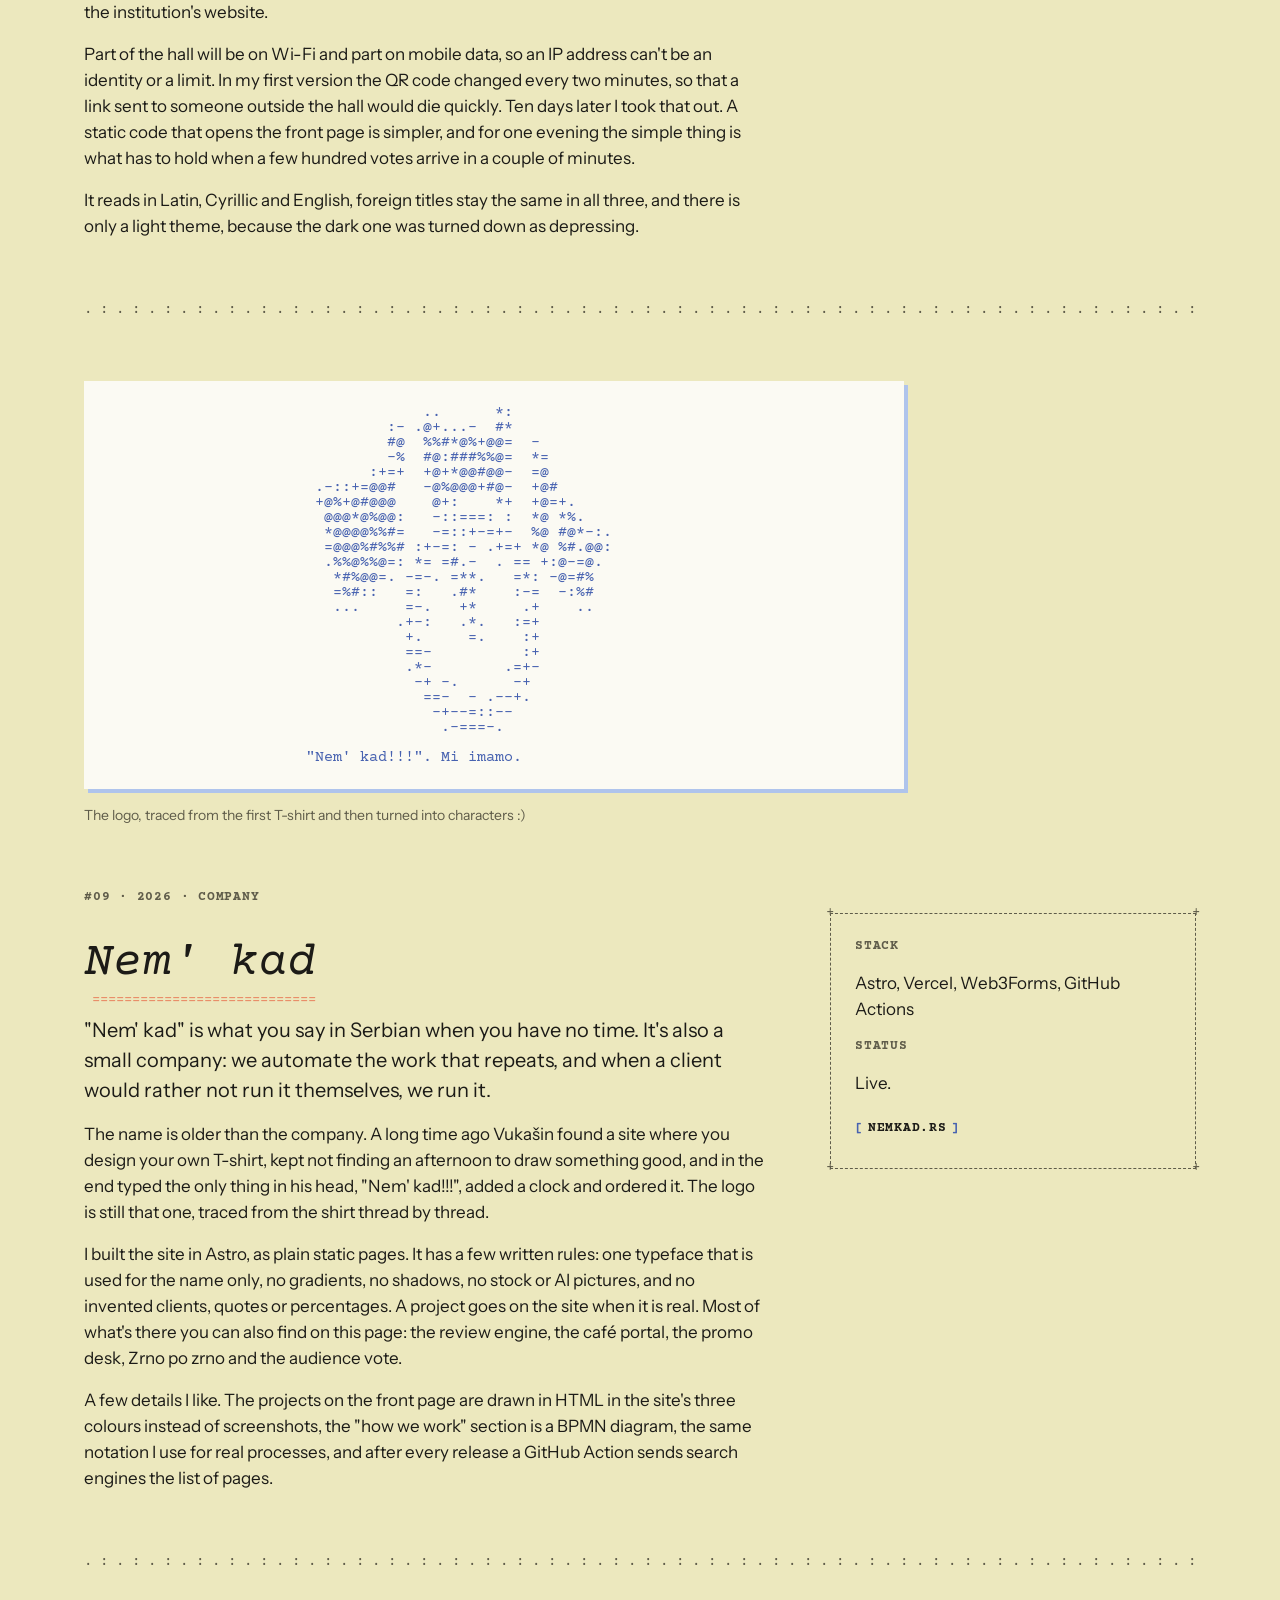
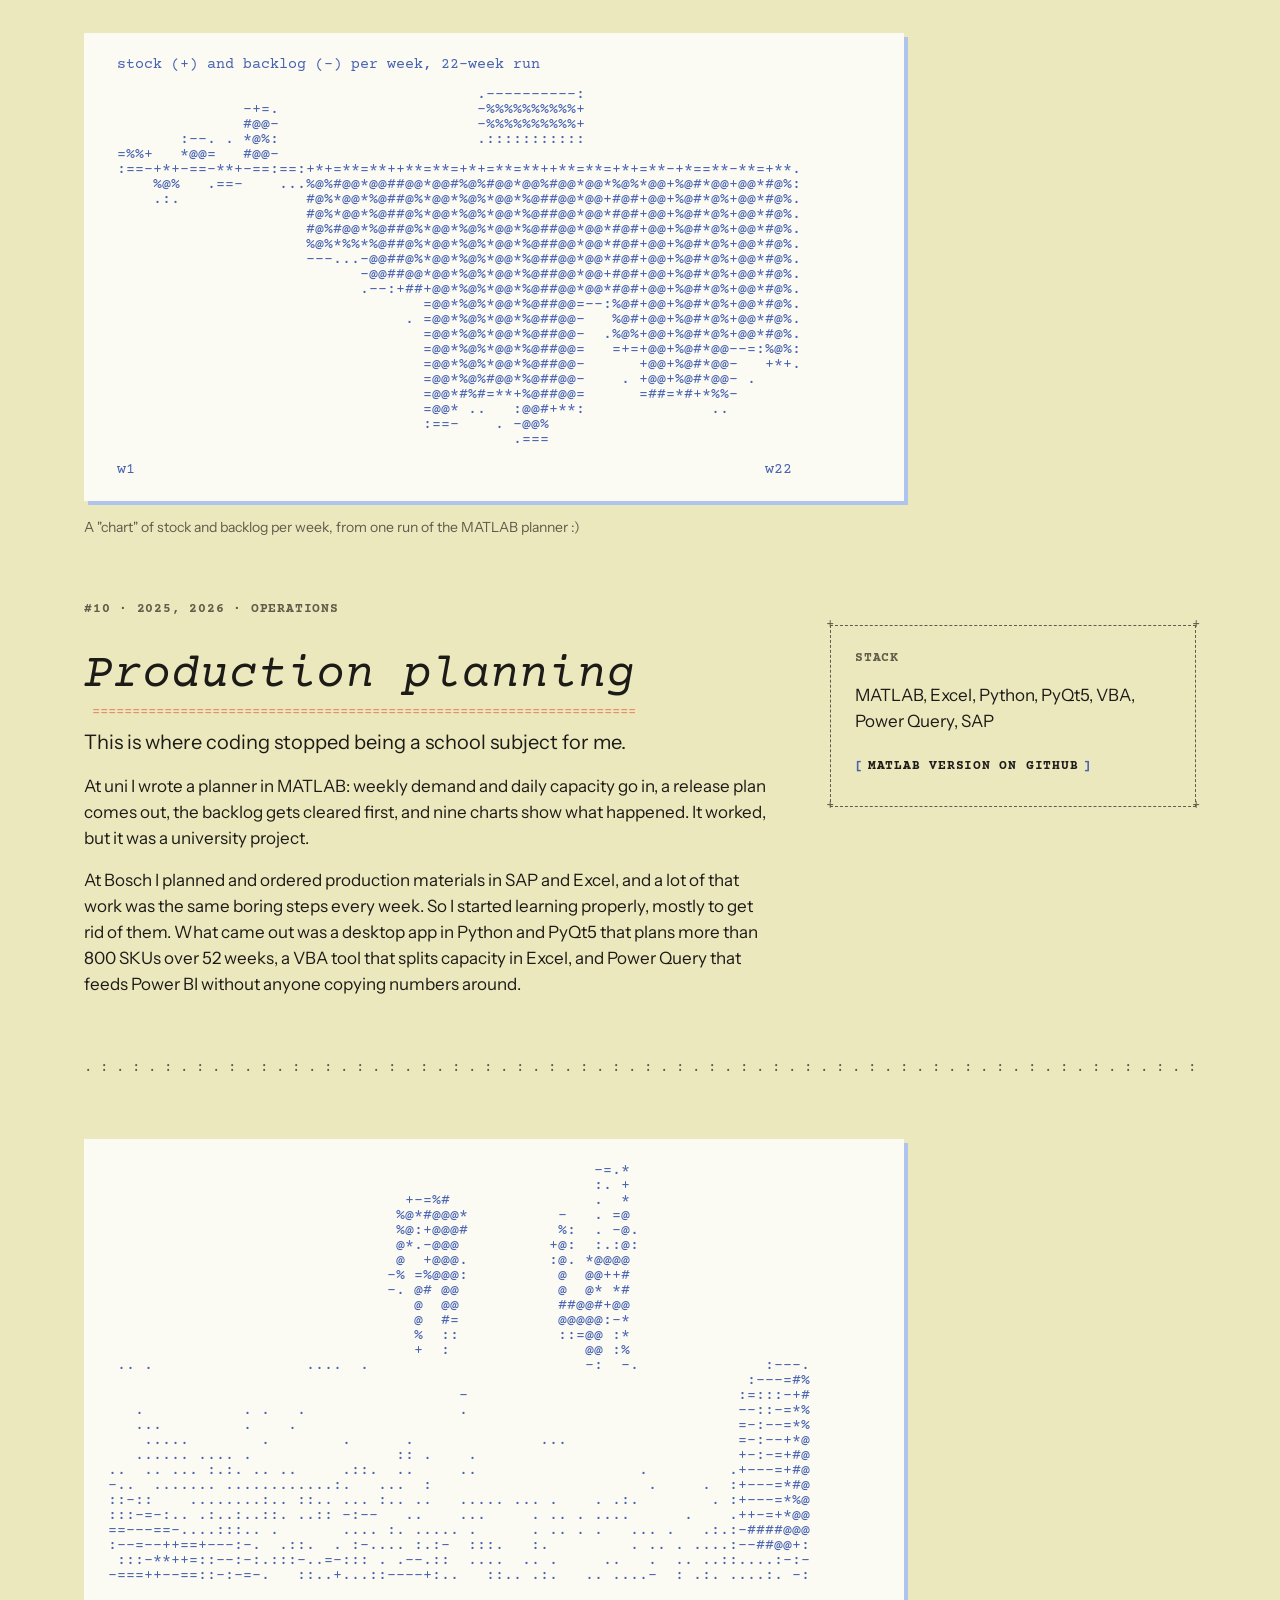
==== commit a8e32038: "Add seven new projects and renumber the work list New cards and case studies, in English and Serbian" ====
--- a/index.html
+++ b/index.html
@@ -6,14 +6,14 @@
   <title>Danilo Lazović :/ portfolio</title>
   <meta name="x-title-en" content="Danilo Lazović :/ portfolio">
   <meta name="x-title-sr" content="Danilo Lazović :/ portfolio">
-  <meta name="description" content="Projects by Danilo Lazović: a min-cut through the fruit fly brain, a review engine and data portal for a 70 café chain, morning AI agents, production planning, and a game about climbing giants.">
+  <meta name="description" content="Projects by Danilo Lazović: a min-cut through the fruit fly brain, a review engine, data portal and promo desk for a 70 café chain, barista training on the phone, morning AI agents, production planning and two games.">
   <meta name="author" content="Danilo Lazović">
   <meta name="theme-color" content="#ece8be" media="(prefers-color-scheme: light)">
   <meta name="theme-color" content="#17160f" media="(prefers-color-scheme: dark)">
   <link rel="canonical" href="https://danilo-lazovic.github.io/">
   <meta property="og:type" content="website">
   <meta property="og:title" content="Danilo Lazović :/ portfolio">
-  <meta property="og:description" content="Brain bottlenecks, a review engine, a café data portal, morning agents, production planning and a game about climbing giants.">
+  <meta property="og:description" content="Brain bottlenecks, a review engine, a café data portal, a promo desk, barista training, morning agents, production planning and two games.">
   <meta property="og:url" content="https://danilo-lazovic.github.io/">
   <meta property="og:image" content="https://danilo-lazovic.github.io/assets/img/og.png">
   <meta name="twitter:card" content="summary_large_image">
@@ -183,6 +183,111 @@
         </a>
 
         <a class="dn-card" href="#p04">
+          <div class="dn-card__media dn-card__media--sage"><pre aria-hidden="true">
+ would a 20% discount pay for itself?        x = times today's daily sales
+
+ item                 a day   needs   expects   margin a day
+ ..........................................................................
+ cheese burger         12.0   2.07x    2.58x      +677   go
+ hrskavi krompiri      18.0   1.61x    2.16x      +643   go
+ ledena kafa            9.0   1.69x    2.52x      +486   go
+ limunada               7.0   1.54x    2.17x      +395   go
+ pasta karbonara        5.0   1.81x    2.08x      +183   go
+ kroasan                6.0   1.99x    2.86x      +183   go
+ brownie                4.0   1.94x    2.85x      +165   go
+ cheesecake             5.0   2.12x    2.47x       +89   go
+ classic burger        14.0   2.00x    2.05x       +70   barely
+ cezar tortilja         8.0   1.98x    2.01x       +23   barely
+ pileća salata          4.0   2.20x    1.95x       -86   no
+ coca cola 0.25        20.0   2.19x    1.98x      -106   no
+ east kraft cola        6.0   3.03x    1.20x      -224   no
+ ..........................................................................
+ needs:   how much more it must sell to earn what it earns without a promo
+ expects: how much more it sold in its own past promos
+
+ demo data, every number here is made up
+</pre></div>
+          <div class="dn-card__body">
+            <p class="dn-card__meta">#04 · 2026 · <span data-l="en">tooling</span><span data-l="sr">alati</span></p>
+            <h3 class="dn-card__title">Promo desk</h3>
+            <p class="dn-card__text" data-l="en">Will a Wolt or Glovo discount pay for itself? A simulator answers before the promo goes out, then the same tool launches it and tracks it.</p>
+            <p class="dn-card__text" data-l="sr">Da li se popust na Woltu ili Glovu isplati? Simulator odgovori pre nego što akcija krene, a isti alat je posle pusti i prati.</p>
+            <div class="dn-tags"><span class="dn-tag">next.js</span><span class="dn-tag">typescript</span><span class="dn-tag">mcp</span></div>
+          </div>
+        </a>
+
+        <a class="dn-card" href="#p05">
+          <div class="dn-card__media"><pre aria-hidden="true">
+ &gt; make a combo "Wrap + Fanta", 990 din, like item 6136756
+
+ find_products("wrap")
+ get_product(6136756)     price, category, recipe, choice groups, price lists
+ create_product(confirm=false)
+
+   PREVIEW, nothing written yet
+   copied     recipe, choice groups, warehouses, price lists at the new price
+   left out   image, translations, happy hour, tags
+   delete     there is no delete, on purpose
+
+ &gt; confirm
+
+ create_product(confirm=true)       made once, in the central system
+                                    written to the log, upisi.jsonl
+
+ $ python3 kasa.py trazi "Wrap + Fanta" --lokal 2003
+   did it reach the register?
+
+ ..........................................................................
+ the first plan, writing to every register directly:
+   POST /Product   403  "Nemate prava na izabranu akciju"
+</pre></div>
+          <div class="dn-card__body">
+            <p class="dn-card__meta">#05 · 2026 · <span data-l="en">automation</span><span data-l="sr">automatizacija</span></p>
+            <h3 class="dn-card__title">Register by sentence</h3>
+            <p class="dn-card__text" data-l="en">A new combo used to mean clicking through the register admin. Now I describe it, read the preview and confirm.</p>
+            <p class="dn-card__text" data-l="sr">Nov kombo je značio klikanje po adminu kase. Sada ga opišem, pročitam pregled i potvrdim.</p>
+            <div class="dn-tags"><span class="dn-tag">python</span><span class="dn-tag">mcp</span><span class="dn-tag">claude</span></div>
+          </div>
+        </a>
+
+        <a class="dn-card" href="#p06">
+          <div class="dn-card__media dn-card__media--sky"><pre aria-hidden="true">
+     :.-:.:          =%%%%%%%%%%%%%%%%%%%%%%%%%%%%%%%%%%+          :.:-..
+    -:....-:         +@@@@@@@@@@@@=*=*+#+*++@@@@@@@@@@@@@         :-....:-
+   :=:::-::=::.......-++++++++++++--==-=-=--+++++++++++++.:.     .=::-:::=:
+     ..:-...=                                              -:      ..-:.. .
+      .:::.:-                                              :+
+    .-:::::.-      :---:::-:::.--::- -:--- .::::--::.      :+---. :--: .---.
+   .-::-:...-                                              .*----=:---==---=
+   .-::-::.:=                                              =#*##+*::::*+===+
+    :-::::::-----::::=+++++++++++=-  .+++++++++++++++++++:=**###*+====+*+++*
+     .:::::::::..    +@@@@*####@###-=@@@@@@%%%%%%%%%@@@@@  ::::::::::::::::-
+         ....        +%%%%####*%###%@%%%%%%%#%######%%%%%
+                     +@%@%@@@@@%@@@%%%@@@%%@@@@@@@@@@%%%@
+                     :*#%%%%##%@@@@@@%##%%%%%%%%%%%%%%%%*
+                       .....-*%%%%%%%%*-................
+                           +%%#*++++*#%@=
+                          .@#+=-------=#@.
+                          =%-+:+-+*-+:+-%=
+                          =#+=---==---=*#-
+                          +##*=------+*##=
+                          #%#%%%+--*%%###*                :=============:
+                         .#=-::-=--=-:--+*.       .======.@@-----------%@
+                        --.......--.... ..--      =......=%#           *@
+                       :- ........ ........=.     =      =%@+=========+@@
+........ ..... ........=:..................--.....+......=@@%*********#@@.....
+.......................::..................::.....:......::--------------.....
+</pre></div>
+          <div class="dn-card__body">
+            <p class="dn-card__meta">#06 · 2026 · <span data-l="en">learning</span><span data-l="sr">obuka</span></p>
+            <h3 class="dn-card__title">Zrno po zrno</h3>
+            <p class="dn-card__text" data-l="en">Barista training on the phone: short lessons, a final test, and a game where you work a shift behind the bar.</p>
+            <p class="dn-card__text" data-l="sr">Obuka barista na telefonu: kratke lekcije, završni test i igra u kojoj odradiš smenu za šankom.</p>
+            <div class="dn-tags"><span class="dn-tag">fastapi</span><span class="dn-tag">next.js</span><span class="dn-tag">phaser</span></div>
+          </div>
+        </a>
+
+        <a class="dn-card" href="#p07">
           <div class="dn-card__media"><pre aria-hidden="true">
 
  $ cowork run morning-exports
@@ -205,7 +310,7 @@
  08:01  glovo login needed. stopping, a human has to sign in.
 </pre></div>
           <div class="dn-card__body">
-            <p class="dn-card__meta">#04 · 2026 · <span data-l="en">automation</span><span data-l="sr">automatizacija</span></p>
+            <p class="dn-card__meta">#07 · 2026 · <span data-l="en">automation</span><span data-l="sr">automatizacija</span></p>
             <h3 class="dn-card__title">Reports on autopilot</h3>
             <p class="dn-card__text" data-l="en">My reports used to start with me downloading files. Now an agent does it at eight.</p>
             <p class="dn-card__text" data-l="sr">Moji izveštaji su počinjali tako što skidam fajlove. Sada to radi agent u osam.</p>
@@ -213,7 +318,75 @@
           </div>
         </a>
 
-        <a class="dn-card" href="#p05">
+        <a class="dn-card" href="#p08">
+          <div class="dn-card__media"><pre aria-hidden="true">
+ ČETVRTO MEMORIJALNO TAKMIČENJE „ANDRIJA ČIKIĆ“            Ћир   Lat   Eng
+                                                                 ...
+ Koja kompozicija vas je najviše dirnula?
+
+ Izaberite jednu kompoziciju. Sa svakog uređaja može se glasati jednom.
+ ..........................................................................
+ ( )   1   Preporod
+ ( )   2   Galaksija
+ ( )   3   Skerco Tarantela
+ ( )   4   Between dreams
+ ( )   5   Mit of Sizifu
+ ( )   6   Rapsodija za čoveka u zgradi
+ ( )   7   Conose
+ ( )   8   Zeitnung
+ ( )   9   Kontrast
+ ( )  10   Prelid
+ ..........................................................................
+ Izabrali ste:  -                                              [ Glasaj ]
+
+ one vote per device        open / close from the admin        2. 12. 2026.
+</pre></div>
+          <div class="dn-card__body">
+            <p class="dn-card__meta">#08 · 2026 · <span data-l="en">event</span><span data-l="sr">događaj</span></p>
+            <h3 class="dn-card__title">Audience vote</h3>
+            <p class="dn-card__text" data-l="en">One evening, one hall, a few hundred phones. The audience picks its favourite of ten new compositions.</p>
+            <p class="dn-card__text" data-l="sr">Jedno veče, jedna sala, nekoliko stotina telefona. Publika bira omiljenu od deset novih kompozicija.</p>
+            <div class="dn-tags"><span class="dn-tag dn-tag--hot"><span data-l="en">2 dec</span><span data-l="sr">2. dec</span></span><span class="dn-tag">next.js</span><span class="dn-tag">supabase</span><span class="dn-tag">vercel</span></div>
+          </div>
+        </a>
+
+        <a class="dn-card" href="#p09">
+          <div class="dn-card__media dn-card__media--sage"><pre aria-hidden="true">
+                                   ..      *:
+                               :- .@+...-  #*
+                               #@  %%#*@%+@@=  -
+                               -%  #@:###%%@=  *=
+                             :+=+  +@+*@@#@@-  =@
+                       .-::+=@@#   -@%@@@+#@-  +@#
+                       +@%+@#@@@    @+:    *+  +@=+.
+                        @@@*@%@@:   -::===: :  *@ *%.
+                        *@@@@%%#=   -=::+-=+-  %@ #@*-:.
+                        =@@@%#%%# :+-=: - .+=+ *@ %#.@@:
+                        .%%@%%@=: *= =#.-  . == +:@-=@.
+                         *#%@@=. -=-. =**.   =*: -@=#%
+                         =%#::   =:   .#*    :-=  -:%#
+                         ...     =-.   +*     .+    ..
+                                .+-:   .*.   :=+
+                                 +.     =.    :+
+                                 ==-          :+
+                                 .*-        .=+-
+                                  -+ -.      -+
+                                   ==-  - .--+.
+                                    -+--=::--
+                                     .-===-.
+
+                      "Nem' kad!!!". Mi imamo.
+</pre></div>
+          <div class="dn-card__body">
+            <p class="dn-card__meta">#09 · 2026 · <span data-l="en">company</span><span data-l="sr">firma</span></p>
+            <h3 class="dn-card__title">Nem' kad</h3>
+            <p class="dn-card__text" data-l="en">The name this kind of work goes under when it's for other companies. It started as a T-shirt.</p>
+            <p class="dn-card__text" data-l="sr">Ime pod kojim ovakav posao radimo za druge firme. Počelo je kao majica.</p>
+            <div class="dn-tags"><span class="dn-tag">astro</span><span class="dn-tag">vercel</span><span class="dn-tag">github actions</span></div>
+          </div>
+        </a>
+
+        <a class="dn-card" href="#p10">
           <div class="dn-card__media dn-card__media--sage"><pre aria-hidden="true">
  stock (+) and backlog (-) per week, 22-week run
 
@@ -244,7 +417,7 @@
 
  w1                                                                      w22</pre></div>
           <div class="dn-card__body">
-            <p class="dn-card__meta">#05 · 2025, 2026 · <span data-l="en">operations</span><span data-l="sr">operacije</span></p>
+            <p class="dn-card__meta">#10 · 2025, 2026 · <span data-l="en">operations</span><span data-l="sr">operacije</span></p>
             <h3 class="dn-card__title">Production planning</h3>
             <p class="dn-card__text" data-l="en">Weekly plans that clear the backlog first. A MATLAB model at uni, then an 800 SKU app at Bosch.</p>
             <p class="dn-card__text" data-l="sr">Nedeljni planovi koji prvo skidaju backlog. MATLAB model na faksu, pa aplikacija za 800 artikala u Boschu.</p>
@@ -252,7 +425,7 @@
           </div>
         </a>
 
-        <a class="dn-card" href="#p06">
+        <a class="dn-card" href="#p11">
           <div class="dn-card__media"><pre aria-hidden="true">
                                                       -=.*
                                                       :. +
@@ -283,7 +456,7 @@
  :::-**++=::--:-:.:::-..=-::: . .--.::  ....  .. .     ..   .  .. ..::....:-:-
 -===++--==::-:-=-.   ::..+...::----+:..   ::.. .:.   .. ....-  : .:. ....:. -:</pre></div>
           <div class="dn-card__body">
-            <p class="dn-card__meta">#06 · 2026 · <span data-l="en">game</span><span data-l="sr">igra</span></p>
+            <p class="dn-card__meta">#11 · 2026 · <span data-l="en">game</span><span data-l="sr">igra</span></p>
             <h3 class="dn-card__title">Colossus</h3>
             <p class="dn-card__text" data-l="en">A game about climbing giants, built by a team of AI agents while I direct.</p>
             <p class="dn-card__text" data-l="sr">Igra o penjanju na džinove, koju pravi tim AI agenata dok ja režiram.</p>
@@ -291,7 +464,73 @@
           </div>
         </a>
 
-        <a class="dn-card" href="#p07">
+        <a class="dn-card" href="#p12">
+          <div class="dn-card__media"><pre aria-hidden="true">
+ $ tools/play.sh sweep         one test day, played by six simple strategies
+
+ quota 850 DM    salary 55.000 din    dealer takes 10%    1.851 din for 1 DM
+
+ strategy                   official   secret   quota   bills   left
+ ..........................................................................
+ trust the criminal              799        0   no       0/3       0
+ trust the field man            1202        0   yes      0/3       0
+ work out the truth             1020        0   yes      0/3       0
+ work it out, then steal         850      510   yes      3/3     317
+ squeeze everyone                  0        0   no       0/3      26
+ do nothing                        0        0   no       0/3      26
+ ..........................................................................
+ official   what the criminals paid into the service's book, in DM
+ secret     collected above what was written down, recorded nowhere
+ bills      heating 40 DM, medicine 65 DM, food 50 DM
+ left       marks left after the chief and the bills
+
+ a strategy only sees the files and papers that arrived, never the truth
+</pre></div>
+          <div class="dn-card__body">
+            <p class="dn-card__meta">#12 · 2026 · <span data-l="en">game</span><span data-l="sr">igra</span></p>
+            <h3 class="dn-card__title">Služba</h3>
+            <p class="dn-card__text" data-l="en">One office, Yugoslavia in the nineties. You decide what each small-time criminal pays, and everybody lies to you.</p>
+            <p class="dn-card__text" data-l="sr">Jedna kancelarija, Jugoslavija devedesetih. Odlučuješ koliko koji sitni kriminalac plaća, a svi te lažu.</p>
+            <div class="dn-tags"><span class="dn-tag dn-tag--hot"><span data-l="en">early</span><span data-l="sr">početak</span></span><span class="dn-tag">unity</span><span class="dn-tag">c#</span><span class="dn-tag">claude code</span></div>
+          </div>
+        </a>
+
+        <a class="dn-card" href="#p13">
+          <div class="dn-card__media dn-card__media--sky"><pre aria-hidden="true">
+ $ ./poso.sh
+
+ 27.11.2026. 00:47     59 sources     architecture, belgrade
+
+ infostud ......................................... kept 11
+ arhitektonski fakultet, konkursi .................. kept  6
+ arhitektonski fakultet, sve vesti ................. kept  5
+ arhitektonski fakultet, izbori saradnika .......... kept  3
+ arhitektonski fakultet, stipendije ................ kept  1
+ ministarstvo građevinarstva ....................... kept  1
+ kupujemprodajem, poslovi .......................... kept  1
+ institut za arhitekturu i urbanizam ............... kept  1
+ 51 more sources ................................... nothing today
+
+ 59/59 sources ok, 20 seconds
+
+ same ad on two sites ............ one card, both links
+ past its deadline ............... hidden
+ no deadline ..................... gone after 45 days
+
+ active: 20      new since the last run: 1      new in the last 7 days: 14
+
+ linkedin, facebook, instagram: can't be read, links to check by hand
+</pre></div>
+          <div class="dn-card__body">
+            <p class="dn-card__meta">#13 · 2026 · <span data-l="en">scraping</span><span data-l="sr">skrejping</span></p>
+            <h3 class="dn-card__title">Job radar</h3>
+            <p class="dn-card__text" data-l="en">Every morning it reads about 60 places where architecture internships in Belgrade get posted, and shows only what's new.</p>
+            <p class="dn-card__text" data-l="sr">Svako jutro pročita oko 60 mesta na kojima izlaze prakse za arhitekte u Beogradu i pokaže samo ono što je novo.</p>
+            <div class="dn-tags"><span class="dn-tag">python</span><span class="dn-tag">httpx</span><span class="dn-tag">sqlite</span></div>
+          </div>
+        </a>
+
+        <a class="dn-card" href="#p14">
           <div class="dn-card__media dn-card__media--sky"><pre aria-hidden="true">
                                                                           ::
                                                           .....:::::::----%%:
@@ -322,7 +561,7 @@
                                                       .     .-%%sofia
                                                           ..  ::</pre></div>
           <div class="dn-card__body">
-            <p class="dn-card__meta">#07 · 2025 · <span data-l="en">heuristics</span><span data-l="sr">heuristike</span></p>
+            <p class="dn-card__meta">#14 · 2025 · <span data-l="en">heuristics</span><span data-l="sr">heuristike</span></p>
             <h3 class="dn-card__title">Travelling salesman</h3>
             <p class="dn-card__text" data-l="en">Four heuristics, seventeen cities. The simplest one won.</p>
             <p class="dn-card__text" data-l="sr">Četiri heuristike, sedamnaest gradova. Pobedila je najjednostavnija.</p>
@@ -510,6 +749,177 @@
     <!-- ====== #04 ====== -->
     <article class="case" id="p04">
         <figure class="art">
+          <div class="art-box"><pre class="dn-ascii" aria-label="A table in ASCII: thirteen menu items, how much more each has to sell for a 20% discount to pay off, how much more it is expected to sell, and the difference in daily margin">
+ would a 20% discount pay for itself?        x = times today's daily sales
+
+ item                 a day   needs   expects   margin a day
+ ..........................................................................
+ cheese burger         12.0   2.07x    2.58x      +677   go
+ hrskavi krompiri      18.0   1.61x    2.16x      +643   go
+ ledena kafa            9.0   1.69x    2.52x      +486   go
+ limunada               7.0   1.54x    2.17x      +395   go
+ pasta karbonara        5.0   1.81x    2.08x      +183   go
+ kroasan                6.0   1.99x    2.86x      +183   go
+ brownie                4.0   1.94x    2.85x      +165   go
+ cheesecake             5.0   2.12x    2.47x       +89   go
+ classic burger        14.0   2.00x    2.05x       +70   barely
+ cezar tortilja         8.0   1.98x    2.01x       +23   barely
+ pileća salata          4.0   2.20x    1.95x       -86   no
+ coca cola 0.25        20.0   2.19x    1.98x      -106   no
+ east kraft cola        6.0   3.03x    1.20x      -224   no
+ ..........................................................................
+ needs:   how much more it must sell to earn what it earns without a promo
+ expects: how much more it sold in its own past promos
+
+ demo data, every number here is made up
+</pre></div>
+          <figcaption data-l="en">The suggestions table, as a "table". Demo data, every number is made up :)</figcaption>
+          <figcaption data-l="sr">Tabela predloga kao „tabela“. Probni podaci, svi brojevi su izmišljeni :)</figcaption>
+        </figure>
+      <div class="case-text">
+        <p class="dn-card__meta">#04 · 2026 · Kafeterija</p>
+        <h2 class="dn-heading">Promo desk</h2>
+        <p class="lead" data-l="en">Every promo on Wolt or Glovo used to start with a question nobody could really answer: will the extra orders cover the discount and the commission?</p>
+        <p class="lead" data-l="sr">Svaka akcija na Woltu ili Glovu počinjala je pitanjem na koje niko nije imao pravi odgovor: hoće li dodatne porudžbine pokriti popust i proviziju?</p>
+        <p data-l="en">So I built a small app around that question. It reads monthly sales from Power BI exports and the delivery menu from the master sheet, finds past promos in the history and measures how much each one really lifted sales. From that the simulator works out two numbers for any item or combo: how many times more it has to sell to break even at a given discount, and how many times more it probably will. If the second number is smaller, the promo loses money and the table says so.</p>
+        <p data-l="sr">Zato sam oko tog pitanja napravio malu aplikaciju. Čita mesečnu prodaju iz Power BI izvoza i meni za dostavu iz glavne tabele, u istoriji nađe prošle akcije i izmeri koliko je koja stvarno podigla prodaju. Iz toga simulator za svaki artikal ili kombo izračuna dva broja: koliko puta više mora da se proda da bi akcija bila na nuli pri datom popustu, i koliko puta više će se verovatno prodati. Ako je drugi broj manji, akcija gubi novac i tabela to kaže.</p>
+        <p data-l="en">Launching is the boring half, so the app does that too. A promo is a chain of steps with one email per step, and the emails to the platforms wait until every combo has its code in the register. I can preview and edit each email and send it to myself as a test, and once it has gone out it can't go out twice. When the promo is live, the app reads daily sales straight from the register database and puts them next to what the simulator expected.</p>
+        <p data-l="sr">Puštanje je dosadnija polovina posla, pa aplikacija radi i to. Akcija je niz koraka sa po jednim mejlom, a mejlovi platformama čekaju dok svaki kombo ne dobije šifru u kasi. Svaki mejl mogu da pregledam, izmenim i pošaljem sebi kao probu, a kad jednom ode, ne može da ode dvaput. Kad akcija krene, aplikacija čita dnevnu prodaju pravo iz baze kase i stavlja je pored onoga što je simulator očekivao.</p>
+        <p data-l="en">Two things I didn't see coming. The register server imports receipts with a delay (one day in November it was fifteen days behind), so the tracking page now says how far the data really goes instead of pretending it's fresh. And the register and Power BI don't agree on monthly totals, so the monthly numbers still come from Power BI until I find out why.</p>
+        <p data-l="sr">Dve stvari nisam predvideo. Server kase uvozi račune sa zakašnjenjem (jednog dana u novembru kasnio je petnaest dana), pa strana za praćenje sada piše dokle podaci stvarno idu, umesto da se pravi da su sveži. A kasa i Power BI se ne slažu oko mesečnih zbirova, pa mesečne brojke i dalje dolaze iz Power BI-ja dok ne otkrijem zašto.</p>
+        <p data-l="en">The list of recipients lives in one file. The app keeps a copy before every write, and if the file ever gets damaged it refuses to run rather than quietly swap the recipients for an empty list.</p>
+        <p data-l="sr">Spisak primalaca živi u jednom fajlu. Aplikacija pre svakog upisa sačuva kopiju, a ako se fajl ikad pokvari, odbije da radi umesto da primaoce tiho zameni praznim spiskom.</p>
+      </div>
+      <div class="case-side">
+        <div class="dn-frame">
+          <p class="frame-k">stack</p>
+          <p>Next.js, TypeScript, Power BI exports, MCP to the register database (read only), SMTP</p>
+          <p class="frame-k">status</p>
+          <p data-l="en">In use for our own promos. It runs locally and the code is private, but I'm happy to show it.</p>
+          <p data-l="sr">Koristi se za naše akcije. Radi lokalno i kod je privatan, ali rado ga pokažem.</p>
+        </div>
+      </div>
+    </article>
+
+    <div class="dn-divider dn-divider--dots" role="separator"></div>
+
+    <!-- ====== #05 ====== -->
+    <article class="case" id="p05">
+        <figure class="art">
+          <div class="art-box"><pre class="dn-ascii dn-ascii--ink" aria-label="A log of making one new combo item: search, preview with what is and is not copied from the template, confirmation, a check on one register, and the 403 error from the first approach">
+ &gt; make a combo "Wrap + Fanta", 990 din, like item 6136756
+
+ find_products("wrap")
+ get_product(6136756)     price, category, recipe, choice groups, price lists
+ create_product(confirm=false)
+
+   PREVIEW, nothing written yet
+   copied     recipe, choice groups, warehouses, price lists at the new price
+   left out   image, translations, happy hour, tags
+   delete     there is no delete, on purpose
+
+ &gt; confirm
+
+ create_product(confirm=true)       made once, in the central system
+                                    written to the log, upisi.jsonl
+
+ $ python3 kasa.py trazi "Wrap + Fanta" --lokal 2003
+   did it reach the register?
+
+ ..........................................................................
+ the first plan, writing to every register directly:
+   POST /Product   403  "Nemate prava na izabranu akciju"
+</pre></div>
+          <figcaption data-l="en">One new combo, as a "log" :)</figcaption>
+          <figcaption data-l="sr">Jedan nov kombo, kao „log“ :)</figcaption>
+        </figure>
+      <div class="case-text">
+        <p class="dn-card__meta">#05 · 2026 · Kafeterija</p>
+        <h2 class="dn-heading">Register by sentence</h2>
+        <p class="lead" data-l="en">Every promo ends with the same chore: somebody has to make the combo in the register system, with the right recipe, choice groups and price lists, for the right cafés.</p>
+        <p class="lead" data-l="sr">Svaka akcija se završava istim poslom: neko mora da napravi kombo u sistemu kase, sa pravim normativom, grupama izbora i cenovnicima, za prave kafiće.</p>
+        <p data-l="en">My first plan was to write the new item to every register, one by one. Each café has its own register server, and item and category ids differ from café to café, so the tool looked up the template by its code and the category by its name. Reading worked. Writing came back with 403, "you don't have rights for this action", with both keys I had.</p>
+        <p data-l="sr">Prvi plan je bio da nov artikal upišem na svaku kasu, jednu po jednu. Svaki kafić ima svoj server kase, a id-jevi artikala i kategorija se razlikuju od lokala do lokala, pa je alat šablon tražio po šifri, a kategoriju po nazivu. Čitanje je radilo. Upis je vraćao 403, „Nemate prava na izabranu akciju“, sa oba ključa koja sam imao.</p>
+        <p data-l="en">So I went one level up. The chain also has a central Octopos, where price lists decide which café sells what and the registers pull their items from. Now an item is made once, in the centre, by copying a similar one that already exists: recipe, choice groups, warehouses and price lists come along, all at the new price. Image, translations, happy hour and tags don't.</p>
+        <p data-l="sr">Zato sam otišao nivo iznad. Lanac ima i centralni Octopos, u kom cenovnici određuju koji kafić šta prodaje i iz kog kase povlače artikle. Sada se artikal pravi jednom, u centrali, kopiranjem sličnog koji već postoji: normativ, grupe izbora, magacini i cenovnici idu sa njim, svi na novu cenu. Slika, prevodi, happy hour i tagovi ne idu.</p>
+        <p data-l="en">There are two ways in. One is an MCP server, so I can ask Claude for a combo in one sentence. The other is a small local web page, for when I'd rather click. Both show a preview first and write nothing until I confirm, every write goes into a log, and there is no delete at all, on purpose. The tool for single registers stayed, but it only reads: it checks whether a new item has really arrived.</p>
+        <p data-l="sr">Ulaza su dva. Jedan je MCP server, pa od Claudea mogu da tražim kombo jednom rečenicom. Drugi je mala lokalna web strana, za kad mi je lakše da kliknem. Oba prvo pokažu pregled i ništa ne upisuju dok ne potvrdim, svaki upis ide u dnevnik, a brisanja nema uopšte, namerno. Alat za pojedinačne kase je ostao, ali samo čita: proverava da li je nov artikal zaista stigao.</p>
+      </div>
+      <div class="case-side">
+        <div class="dn-frame">
+          <p class="frame-k">stack</p>
+          <p>Python, MCP, Octopos API</p>
+          <p class="frame-k">status</p>
+          <p data-l="en">The central system works. Writing straight to a register still returns 403.</p>
+          <p data-l="sr">Centrala radi. Direktan upis na kasu i dalje vraća 403.</p>
+        </div>
+      </div>
+    </article>
+
+    <div class="dn-divider dn-divider--dots" role="separator"></div>
+
+    <!-- ====== #06 ====== -->
+    <article class="case" id="p06">
+        <figure class="art">
+          <div class="art-box"><pre class="dn-ascii" aria-label="ASCII drawing from the shift game: a guest stands at the counter under a menu board, with a speech bubble for the order and a register on the right">
+     :.-:.:          =%%%%%%%%%%%%%%%%%%%%%%%%%%%%%%%%%%+          :.:-..
+    -:....-:         +@@@@@@@@@@@@=*=*+#+*++@@@@@@@@@@@@@         :-....:-
+   :=:::-::=::.......-++++++++++++--==-=-=--+++++++++++++.:.     .=::-:::=:
+     ..:-...=                                              -:      ..-:.. .
+      .:::.:-                                              :+
+    .-:::::.-      :---:::-:::.--::- -:--- .::::--::.      :+---. :--: .---.
+   .-::-:...-                                              .*----=:---==---=
+   .-::-::.:=                                              =#*##+*::::*+===+
+    :-::::::-----::::=+++++++++++=-  .+++++++++++++++++++:=**###*+====+*+++*
+     .:::::::::..    +@@@@*####@###-=@@@@@@%%%%%%%%%@@@@@  ::::::::::::::::-
+         ....        +%%%%####*%###%@%%%%%%%#%######%%%%%
+                     +@%@%@@@@@%@@@%%%@@@%%@@@@@@@@@@%%%@
+                     :*#%%%%##%@@@@@@%##%%%%%%%%%%%%%%%%*
+                       .....-*%%%%%%%%*-................
+                           +%%#*++++*#%@=
+                          .@#+=-------=#@.
+                          =%-+:+-+*-+:+-%=
+                          =#+=---==---=*#-
+                          +##*=------+*##=
+                          #%#%%%+--*%%###*                :=============:
+                         .#=-::-=--=-:--+*.       .======.@@-----------%@
+                        --.......--.... ..--      =......=%#           *@
+                       :- ........ ........=.     =      =%@+=========+@@
+........ ..... ........=:..................--.....+......=@@%*********#@@.....
+.......................::..................::.....:......::--------------.....
+</pre></div>
+          <figcaption data-l="en">A guest ordering in the shift game, from the game's own drawing :)</figcaption>
+          <figcaption data-l="sr">Gost poručuje u igri Smena, sa crteža iz same igre :)</figcaption>
+        </figure>
+      <div class="case-text">
+        <p class="dn-card__meta">#06 · 2026 · Kafeterija</p>
+        <h2 class="dn-heading">Zrno po zrno</h2>
+        <p class="lead" data-l="en">Kafeterija trains its baristas in person. Zrno po zrno, "bean by bean", is the part they can do on their phone before that course.</p>
+        <p class="lead" data-l="sr">Kafeterija svoje bariste obučava uživo. Zrno po zrno je deo koji mogu da prođu na telefonu pre tog kursa.</p>
+        <p data-l="en">The first course has 13 levels in four parts, 50 terms on cards and a final test of 20 questions with a pass mark of 80%. The levels follow the trainers' script module by module, from the history of coffee to hygiene. Trainers and café managers get an admin side where they see who has got how far and which questions go badly, and a manager only ever sees people from their own cafés.</p>
+        <p data-l="sr">Prvi kurs ima 13 nivoa u četiri dela, 50 pojmova na karticama i završni test od 20 pitanja sa pragom od 80%. Nivoi prate skriptu trenera modul po modul, od istorije kafe do higijene. Treneri i menadžeri lokala imaju admin deo u kom vide ko je dokle stigao i koja pitanja idu teško, a menadžer vidi samo ljude iz svojih lokala.</p>
+        <p data-l="en">Two rules I set at the start and haven't broken. The server is the only source of truth: the phone sends what the trainee did and the server does the counting, so nobody earns a certificate from the browser console. And content never changes underneath progress: every step and every question has a fixed id and an edit makes a new version of the course, so the statistics survive rewrites.</p>
+        <p data-l="sr">Dva pravila sam postavio na početku i nisam ih prekršio. Server je jedini izvor istine: telefon šalje šta je polaznik uradio, a server računa, pa niko ne može da zaradi sertifikat iz konzole pretraživača. I sadržaj se ne menja ispod napretka: svaki korak i svako pitanje ima stalan id, a izmena pravi novu verziju kursa, pa statistika preživi prepravke.</p>
+        <p data-l="en">My favourite part is Smena, the shift. A guest orders and you make the drink across five stations: register, grinder, machine, milk, bar. The shot keeps running while you're at another station, and the guest scores every step, so a trainer can see which station needs practice. I tried it in 3D first, with three.js and Blender, and threw that away because it didn't feel like a game. What stayed is a 2D version in Phaser, drawn in code as SVG, in the style of the Papa's games.</p>
+        <p data-l="sr">Najdraži deo mi je Smena. Gost poruči, a ti praviš piće kroz pet stanica: kasa, mlin, aparat, mleko, šank. Šot teče i dok si na drugoj stanici, a gost ocenjuje svaki korak, pa trener vidi koja stanica traži vežbu. Prvo sam je probao u 3D-u, sa three.js i Blenderom, i to sam bacio jer nije ličilo na igru. Ostala je 2D verzija u Phaseru, crtana u kodu kao SVG, u stilu Papa's igara.</p>
+      </div>
+      <div class="case-side">
+        <div class="dn-frame">
+          <p class="frame-k">stack</p>
+          <p>FastAPI, SQLAlchemy, Alembic, PostgreSQL, Next.js, TypeScript, Phaser 3</p>
+          <p class="frame-k">status</p>
+          <p data-l="en">The first course is in. The drinks menu in the game is a placeholder until Kafeterija's own recipes arrive.</p>
+          <p data-l="sr">Prvi kurs je unet. Meni pića u igri je privremen dok ne stignu recepture Kafeterije.</p>
+          <div class="frame-links"><a class="dn-btn" href="https://github.com/danilo-lazovic/zrno-po-zrno" target="_blank" rel="noopener"><span data-l="en">code on github</span><span data-l="sr">kod na githubu</span></a></div>
+        </div>
+      </div>
+    </article>
+
+    <div class="dn-divider dn-divider--dots" role="separator"></div>
+
+    <!-- ====== #07 ====== -->
+    <article class="case" id="p07">
+        <figure class="art">
           <div class="art-box"><pre class="dn-ascii dn-ascii--ink" aria-label="A log of one morning run of the export agent and the import worker">
 
  $ cowork run morning-exports
@@ -535,7 +945,7 @@
           <figcaption data-l="sr">Obično jutro, kao „log“ :)</figcaption>
         </figure>
       <div class="case-text">
-        <p class="dn-card__meta">#04 · 2026 · Kafeterija</p>
+        <p class="dn-card__meta">#07 · 2026 · Kafeterija</p>
         <h2 class="dn-heading">Reports on autopilot</h2>
         <p class="lead" data-l="en">My reports used to start the same way every day: log in to Wolt, log in to Glovo, download yesterday, move the files.</p>
         <p class="lead" data-l="sr">Moji izveštaji su svakog dana počinjali isto: uloguj se na Wolt, uloguj se na Glovo, skini jučerašnji dan, premesti fajlove.</p>
@@ -546,8 +956,119 @@
 
     <div class="dn-divider dn-divider--dots" role="separator"></div>
 
-    <!-- ====== #05 ====== -->
-    <article class="case" id="p05">
+    <!-- ====== #08 ====== -->
+    <article class="case" id="p08">
+        <figure class="art">
+          <div class="art-box"><pre class="dn-ascii" aria-label="ASCII drawing of the voting screen: the name of the competition, the question, ten compositions as radio buttons in performance order, and a vote button">
+ ČETVRTO MEMORIJALNO TAKMIČENJE „ANDRIJA ČIKIĆ“            Ћир   Lat   Eng
+                                                                 ...
+ Koja kompozicija vas je najviše dirnula?
+
+ Izaberite jednu kompoziciju. Sa svakog uređaja može se glasati jednom.
+ ..........................................................................
+ ( )   1   Preporod
+ ( )   2   Galaksija
+ ( )   3   Skerco Tarantela
+ ( )   4   Between dreams
+ ( )   5   Mit of Sizifu
+ ( )   6   Rapsodija za čoveka u zgradi
+ ( )   7   Conose
+ ( )   8   Zeitnung
+ ( )   9   Kontrast
+ ( )  10   Prelid
+ ..........................................................................
+ Izabrali ste:  -                                              [ Glasaj ]
+
+ one vote per device        open / close from the admin        2. 12. 2026.
+</pre></div>
+          <figcaption data-l="en">The voting screen, as a "phone" :)</figcaption>
+          <figcaption data-l="sr">Ekran za glasanje, kao „telefon“ :)</figcaption>
+        </figure>
+      <div class="case-text">
+        <p class="dn-card__meta">#08 · 2026 · Kolarac</p>
+        <h2 class="dn-heading">Audience vote</h2>
+        <p class="lead" data-l="en">On 2 December 2026 the final of the fourth Andrija Čikić memorial competition is played in the great hall of Kolarac, and the audience picks its own winner out of ten compositions.</p>
+        <p class="lead" data-l="sr">Drugog decembra 2026. u Velikoj dvorani Kolarca svira se finale Četvrtog memorijalnog takmičenja „Andrija Čikić“, a publika bira svog pobednika među deset kompozicija.</p>
+        <p data-l="en">Until now the vote ran on a generic poll site. I made a small one that looks like Kolarac and follows their rules: a QR code on the projector, ten options in the order they are performed, one vote per device, and an admin that somebody who isn't a programmer can run, with a button to open the vote and a button to close it. It's an unofficial favour, not the institution's website.</p>
+        <p data-l="sr">Do sada se glasalo preko gotovog sajta za ankete. Napravio sam mali sajt koji liči na Kolarac i poštuje njihova pravila: QR kod na projektoru, deset opcija redom kojim se izvode, jedan glas po uređaju i admin koji može da vodi i neko ko nije programer, sa dugmetom za otvaranje i dugmetom za zatvaranje glasanja. Nezvaničan je, kao pomoć, nije sajt institucije.</p>
+        <p data-l="en">Part of the hall will be on Wi-Fi and part on mobile data, so an IP address can't be an identity or a limit. In my first version the QR code changed every two minutes, so that a link sent to someone outside the hall would die quickly. Ten days later I took that out. A static code that opens the front page is simpler, and for one evening the simple thing is what has to hold when a few hundred votes arrive in a couple of minutes.</p>
+        <p data-l="sr">Deo sale će biti na Wi-Fi-ju, a deo na mobilnim podacima, pa IP adresa ne može da bude ni identitet ni ograničenje. U prvoj verziji QR kod se menjao na dva minuta, da link poslat nekome van sale brzo istekne. Deset dana kasnije sam to izbacio. Statički kod koji otvara početnu stranu je jednostavniji, a za jedno veče mora da izdrži baš ono što je jednostavno, i to kad nekoliko stotina glasova stigne za par minuta.</p>
+        <p data-l="en">It reads in Latin, Cyrillic and English, foreign titles stay the same in all three, and there is only a light theme, because the dark one was turned down as depressing.</p>
+        <p data-l="sr">Čita se na latinici, ćirilici i engleskom, strani naslovi ostaju isti u sva tri, a postoji samo svetla tema, jer je tamna odbijena kao depresivna.</p>
+      </div>
+      <div class="case-side">
+        <div class="dn-frame">
+          <p class="frame-k">stack</p>
+          <p>Next.js, Supabase (Postgres), Vercel, Vitest</p>
+          <p class="frame-k">status</p>
+          <p data-l="en">Built and deployed, waiting for its one evening.</p>
+          <p data-l="sr">Napravljeno i postavljeno, čeka svoje jedno veče.</p>
+        </div>
+      </div>
+    </article>
+
+    <div class="dn-divider dn-divider--dots" role="separator"></div>
+
+    <!-- ====== #09 ====== -->
+    <article class="case" id="p09">
+        <figure class="art">
+          <div class="art-box"><pre class="dn-ascii" aria-label="ASCII drawing of the Nem&#x27; kad logo: the hand-lettered name with three exclamation marks above a round clock">
+                                   ..      *:
+                               :- .@+...-  #*
+                               #@  %%#*@%+@@=  -
+                               -%  #@:###%%@=  *=
+                             :+=+  +@+*@@#@@-  =@
+                       .-::+=@@#   -@%@@@+#@-  +@#
+                       +@%+@#@@@    @+:    *+  +@=+.
+                        @@@*@%@@:   -::===: :  *@ *%.
+                        *@@@@%%#=   -=::+-=+-  %@ #@*-:.
+                        =@@@%#%%# :+-=: - .+=+ *@ %#.@@:
+                        .%%@%%@=: *= =#.-  . == +:@-=@.
+                         *#%@@=. -=-. =**.   =*: -@=#%
+                         =%#::   =:   .#*    :-=  -:%#
+                         ...     =-.   +*     .+    ..
+                                .+-:   .*.   :=+
+                                 +.     =.    :+
+                                 ==-          :+
+                                 .*-        .=+-
+                                  -+ -.      -+
+                                   ==-  - .--+.
+                                    -+--=::--
+                                     .-===-.
+
+                      "Nem' kad!!!". Mi imamo.
+</pre></div>
+          <figcaption data-l="en">The logo, traced from the first T-shirt and then turned into characters :)</figcaption>
+          <figcaption data-l="sr">Logo, precrtan sa prve majice pa pretvoren u znakove :)</figcaption>
+        </figure>
+      <div class="case-text">
+        <p class="dn-card__meta">#09 · 2026 · <span data-l="en">company</span><span data-l="sr">firma</span></p>
+        <h2 class="dn-heading">Nem' kad</h2>
+        <p class="lead" data-l="en">"Nem' kad" is what you say in Serbian when you have no time. It's also a small company: we automate the work that repeats, and when a client would rather not run it themselves, we run it.</p>
+        <p class="lead" data-l="sr">„Nem' kad“ je ono što kažeš kad nemaš vremena. To je i mala firma: automatizujemo posao koji se ponavlja, a kad klijent ne želi da ga vodi sam, vodimo ga mi.</p>
+        <p data-l="en">The name is older than the company. A long time ago Vukašin found a site where you design your own T-shirt, kept not finding an afternoon to draw something good, and in the end typed the only thing in his head, "Nem' kad!!!", added a clock and ordered it. The logo is still that one, traced from the shirt thread by thread.</p>
+        <p data-l="sr">Ime je starije od firme. Davno je Vukašin naleteo na sajt na kom sam dizajniraš majicu, nikako nije nalazio popodne da nacrta nešto dobro, pa je na kraju ukucao jedino što mu je bilo u glavi, „Nem' kad!!!“, dodao sat i poručio. Logo je i danas taj, precrtan sa majice konac po konac.</p>
+        <p data-l="en">I built the site in Astro, as plain static pages. It has a few written rules: one typeface that is used for the name only, no gradients, no shadows, no stock or AI pictures, and no invented clients, quotes or percentages. A project goes on the site when it is real. Most of what's there you can also find on this page: the review engine, the café portal, the promo desk, Zrno po zrno and the audience vote.</p>
+        <p data-l="sr">Sajt sam napravio u Astru, kao obične statične strane. Ima nekoliko zapisanih pravila: jedan font koji se koristi samo za ime, bez gradijenata, bez senki, bez stock i AI slika, i bez izmišljenih klijenata, citata i procenata. Projekat ide na sajt kad je stvaran. Većinu onoga što je tamo možeš da nađeš i na ovoj strani: recenzije, portal, akcije, Zrno po zrno i glasanje publike.</p>
+        <p data-l="en">A few details I like. The projects on the front page are drawn in HTML in the site's three colours instead of screenshots, the "how we work" section is a BPMN diagram, the same notation I use for real processes, and after every release a GitHub Action sends search engines the list of pages.</p>
+        <p data-l="sr">Nekoliko detalja koje volim. Projekti na početnoj su nacrtani u HTML-u u tri boje sajta umesto slika ekrana, deo „Kako radimo“ je BPMN dijagram, ista notacija koju koristim za prave procese, a posle svake objave GitHub Action pošalje pretraživačima spisak strana.</p>
+      </div>
+      <div class="case-side">
+        <div class="dn-frame">
+          <p class="frame-k">stack</p>
+          <p>Astro, Vercel, Web3Forms, GitHub Actions</p>
+          <p class="frame-k">status</p>
+          <p data-l="en">Live.</p>
+          <p data-l="sr">Uživo.</p>
+          <div class="frame-links"><a class="dn-btn" href="https://nemkad.rs" target="_blank" rel="noopener">nemkad.rs</a></div>
+        </div>
+      </div>
+    </article>
+
+    <div class="dn-divider dn-divider--dots" role="separator"></div>
+
+    <!-- ====== #10 ====== -->
+    <article class="case" id="p10">
         <figure class="art">
           <div class="art-box"><pre class="dn-ascii" aria-label="ASCII bar chart: weekly stock above a zero line for the first weeks, then backlog below the line for the rest of the run">
  stock (+) and backlog (-) per week, 22-week run
@@ -582,7 +1103,7 @@
           <figcaption data-l="sr">„Grafikon“ zaliha i backloga po nedeljama, iz jednog pokretanja MATLAB planera :)</figcaption>
         </figure>
       <div class="case-text">
-        <p class="dn-card__meta">#05 · 2025, 2026 · <span data-l="en">operations</span><span data-l="sr">operacije</span></p>
+        <p class="dn-card__meta">#10 · 2025, 2026 · <span data-l="en">operations</span><span data-l="sr">operacije</span></p>
         <h2 class="dn-heading">Production planning</h2>
         <p class="lead" data-l="en">This is where coding stopped being a school subject for me.</p>
         <p class="lead" data-l="sr">Ovde je kodiranje za mene prestalo da bude predmet na faksu.</p>
@@ -602,8 +1123,8 @@
 
     <div class="dn-divider dn-divider--dots" role="separator"></div>
 
-    <!-- ====== #06 ====== -->
-    <article class="case" id="p06">
+    <!-- ====== #11 ====== -->
+    <article class="case" id="p11">
         <figure class="art">
           <div class="art-box"><pre class="dn-ascii" aria-label="ASCII drawing of a playtest screenshot: a tall colossus, a ruined tower and the small player on an empty plain">
                                                       -=.*
@@ -638,7 +1159,7 @@
           <figcaption data-l="sr">„Screenshot“ sa playtesta za brief 005: kolos, srušena kula i igrač :)</figcaption>
         </figure>
       <div class="case-text">
-        <p class="dn-card__meta">#06 · 2026 · <span data-l="en">game</span><span data-l="sr">igra</span></p>
+        <p class="dn-card__meta">#11 · 2026 · <span data-l="en">game</span><span data-l="sr">igra</span></p>
         <h2 class="dn-heading">Colossus</h2>
         <p class="lead" data-l="en">A game about climbing giants in an empty land. I'm the creative director, and everyone else in the studio is a Claude agent.</p>
         <p class="lead" data-l="sr">Igra o penjanju na džinove u praznoj zemlji. Ja sam kreativni direktor, a svi ostali u studiju su Claude agenti.</p>
@@ -664,8 +1185,118 @@
 
     <div class="dn-divider dn-divider--dots" role="separator"></div>
 
-    <!-- ====== #07 ====== -->
-    <article class="case" id="p07">
+    <!-- ====== #12 ====== -->
+    <article class="case" id="p12">
+        <figure class="art">
+          <div class="art-box"><pre class="dn-ascii dn-ascii--ink" aria-label="A table from the terminal: six simple strategies play one test day, with what each collects officially and secretly, whether it meets the quota, how many of three bills it pays and what is left">
+ $ tools/play.sh sweep         one test day, played by six simple strategies
+
+ quota 850 DM    salary 55.000 din    dealer takes 10%    1.851 din for 1 DM
+
+ strategy                   official   secret   quota   bills   left
+ ..........................................................................
+ trust the criminal              799        0   no       0/3       0
+ trust the field man            1202        0   yes      0/3       0
+ work out the truth             1020        0   yes      0/3       0
+ work it out, then steal         850      510   yes      3/3     317
+ squeeze everyone                  0        0   no       0/3      26
+ do nothing                        0        0   no       0/3      26
+ ..........................................................................
+ official   what the criminals paid into the service's book, in DM
+ secret     collected above what was written down, recorded nowhere
+ bills      heating 40 DM, medicine 65 DM, food 50 DM
+ left       marks left after the chief and the bills
+
+ a strategy only sees the files and papers that arrived, never the truth
+</pre></div>
+          <figcaption data-l="en">One test day played by six simple strategies, from the game's own comparison table :)</figcaption>
+          <figcaption data-l="sr">Jedan probni dan koji igra šest prostih strategija, iz tabele za poređenje u samoj igri :)</figcaption>
+        </figure>
+      <div class="case-text">
+        <p class="dn-card__meta">#12 · 2026 · <span data-l="en">game</span><span data-l="sr">igra</span></p>
+        <h2 class="dn-heading">Služba</h2>
+        <p class="lead" data-l="en">A narrative game set in one office. You're a clerk in a made-up intelligence service in Yugoslavia in the nineties, and your job is to decide how much each small-time criminal on your list pays. Služba means "the service".</p>
+        <p class="lead" data-l="sr">Narativna igra iz jedne kancelarije. Ti si službenik izmišljene obaveštajne službe u Jugoslaviji devedesetih, a posao ti je da odlučiš koliko svaki sitni kriminalac sa tvog spiska plaća.</p>
+        <p data-l="en">Two of us are making it: I lead the code and the story with AI agents, and the other author does the art. Every day a few files land on the desk. For each one you write an amount in marks and hit one of three stamps: tolerate, press, remove. You never know what the man really earns. You have the morning dispatch, the men in the field, the newspaper and the criminal's own envelope, and they don't agree. The game is in catching where they disagree.</p>
+        <p data-l="sr">Pravimo je nas dvojica: ja vodim kod i priču uz AI agente, a drugi autor radi grafiku. Svakog dana na sto stigne nekoliko kartona. Za svaki upišeš iznos u markama i udariš jedan od tri pečata: tolerisati, pritisnuti, ukloniti. Koliko čovek stvarno zarađuje, ne znaš. Imaš jutarnju depešu, ljude na terenu, novine i kovertu samog kriminalca, a oni se ne slažu. Igra je u hvatanju tih neslaganja.</p>
+        <p data-l="en">I've never built anything in Unity myself, I've only directed agents in it, so I wanted rules I could run and check without opening the editor. They live in plain C# that doesn't know Unity exists: money is whole numbers, time is minutes since midnight, and the core never reads the real clock. A whole working day can be played as text in a terminal, by me or by an agent, and one command plays it with a handful of simple strategies and prints what each of them ends the day with.</p>
+        <p data-l="sr">U samom Unityju nikad ništa nisam napravio, samo sam vodio agente u njemu, pa sam hteo pravila koja mogu da pokrenem i proverim bez otvaranja Editora. Zato žive u čistom C#-u koji ne zna da Unity postoji: novac su celi brojevi, vreme su minuti od ponoći, a jezgro nikad ne čita pravi sat. Ceo radni dan može da se odigra kao tekst u terminalu, bilo da igram ja ili agent, a jedna komanda ga odigra sa nekoliko prostih strategija i ispiše sa čim koja završi dan.</p>
+        <p data-l="en">That table is above. On the test day, the only strategy that pays for the heating, the medicine and the food is the one that works out the truth and then steals. The game never forces you to steal. In hyperinflation it just keeps raising the price of staying honest.</p>
+        <p data-l="sr">Ta tabela je gore. Na probnom danu jedina strategija koja plati grejanje, lekove i hranu jeste ona koja izvede istinu pa krade. Igra nikad ne tera na krađu. U hiperinflaciji samo stalno diže cenu poštenja.</p>
+        <p data-l="en">We also keep a list of ways the game could fail even if it works: if it glorified the criminals or the service, if you could recognise real people in the characters, if it had a triumphant ending.</p>
+        <p data-l="sr">Imamo i spisak načina na koje igra može da promaši čak i kad radi: da veliča kriminalce ili službu, da se u likovima prepoznaju stvarni ljudi, da ima trijumfalan kraj.</p>
+      </div>
+      <div class="case-side">
+        <div class="dn-frame">
+          <p class="frame-k">stack</p>
+          <p>Unity 6, C#, .NET, Claude Code</p>
+          <p class="frame-k">status</p>
+          <p data-l="en">Early. The rules and one test day play as text; the room in Unity is next.</p>
+          <p data-l="sr">Početak. Pravila i jedan probni dan se igraju kao tekst; sledeća je soba u Unityju.</p>
+        </div>
+      </div>
+    </article>
+
+    <div class="dn-divider dn-divider--dots" role="separator"></div>
+
+    <!-- ====== #13 ====== -->
+    <article class="case" id="p13">
+        <figure class="art">
+          <div class="art-box"><pre class="dn-ascii dn-ascii--ink" aria-label="A log of one run: 59 sources read in 20 seconds, how many ads each of the busiest sources kept, the rules for merging and hiding ads, and the totals">
+ $ ./poso.sh
+
+ 27.11.2026. 00:47     59 sources     architecture, belgrade
+
+ infostud ......................................... kept 11
+ arhitektonski fakultet, konkursi .................. kept  6
+ arhitektonski fakultet, sve vesti ................. kept  5
+ arhitektonski fakultet, izbori saradnika .......... kept  3
+ arhitektonski fakultet, stipendije ................ kept  1
+ ministarstvo građevinarstva ....................... kept  1
+ kupujemprodajem, poslovi .......................... kept  1
+ institut za arhitekturu i urbanizam ............... kept  1
+ 51 more sources ................................... nothing today
+
+ 59/59 sources ok, 20 seconds
+
+ same ad on two sites ............ one card, both links
+ past its deadline ............... hidden
+ no deadline ..................... gone after 45 days
+
+ active: 20      new since the last run: 1      new in the last 7 days: 14
+
+ linkedin, facebook, instagram: can't be read, links to check by hand
+</pre></div>
+          <figcaption data-l="en">One run, as a "log" :)</figcaption>
+          <figcaption data-l="sr">Jedno pokretanje, kao „log“ :)</figcaption>
+        </figure>
+      <div class="case-text">
+        <p class="dn-card__meta">#13 · 2026 · <span data-l="en">scraping</span><span data-l="sr">skrejping</span></p>
+        <h2 class="dn-heading">Job radar</h2>
+        <p class="lead" data-l="en">Architecture internships and junior jobs in Belgrade get posted in about sixty different places: job boards, the faculty's news, the professional associations, city and ministry pages, and the careers pages of around thirty studios.</p>
+        <p class="lead" data-l="sr">Prakse i junior poslovi za arhitekte u Beogradu izlaze na šezdesetak različitih mesta: sajtovi za posao, vesti fakulteta, strukovna udruženja, strane grada i ministarstva i strane „Karijera“ tridesetak studija.</p>
+        <p data-l="en">Nobody checks sixty pages every morning, so a script does. It reads all of them (the run above took twenty seconds), keeps only architecture and only Belgrade, and sorts by level: internships and junior jobs first, then ads that don't state a level, with senior ones folded away at the bottom.</p>
+        <p data-l="sr">Niko ne proverava šezdeset strana svako jutro, pa to radi skripta. Pročita ih sve (pokretanje odozgo trajalo je dvadeset sekundi), zadrži samo arhitekturu i samo Beograd, i poređa po nivou: prvo prakse i junior poslovi, zatim oglasi bez navedenog nivoa, a seniorski skupljeni na dnu.</p>
+        <p data-l="en">Most of the work went into what not to show. The same ad on two boards becomes one card with both links. Anything past its deadline disappears, and an ad with no deadline goes when its source stops listing it, or after 45 days. If a studio's careers page has no feed, the script just watches the page and says when the text changes.</p>
+        <p data-l="sr">Najviše posla otišlo je na ono što ne treba prikazati. Isti oglas na dva sajta postaje jedna kartica sa oba linka. Sve čemu je prošao rok nestaje, a oglas bez roka nestaje kad ga izvor više ne prikazuje ili posle 45 dana. Ako strana „Karijera“ nekog studija nema feed, skripta samo prati stranu i javi kad se tekst promeni.</p>
+        <p data-l="en">LinkedIn, Facebook and Instagram can't be read this way, so the report ends with ready-made links to check by hand, and with a table of which sources worked and which one broke because a site changed its layout.</p>
+        <p data-l="sr">LinkedIn, Facebook i Instagram ne mogu da se čitaju ovako, pa se izveštaj završava gotovim linkovima za ručnu proveru i tabelom koja pokazuje koji je izvor radio, a koji je pukao jer je sajt promenio izgled.</p>
+      </div>
+      <div class="case-side">
+        <div class="dn-frame">
+          <p class="frame-k">stack</p>
+          <p>Python, httpx, SQLite, YAML</p>
+          <p class="frame-k">status</p>
+          <p data-l="en">In use. One double click and the report opens in the browser.</p>
+          <p data-l="sr">U upotrebi. Dupli klik i izveštaj se otvori u pretraživaču.</p>
+        </div>
+      </div>
+    </article>
+
+    <div class="dn-divider dn-divider--dots" role="separator"></div>
+
+    <!-- ====== #14 ====== -->
+    <article class="case" id="p14">
         <figure class="art">
           <div class="art-box">
             <pre class="dn-ascii" aria-label="ASCII map of the 17 city tour across Europe, from Paris and Amsterdam to Minsk and Sofia">
@@ -703,7 +1334,7 @@
           <figcaption data-l="sr">Tura posle 2-opt, na „mapi“ Evrope :)</figcaption>
         </figure>
       <div class="case-text">
-        <p class="dn-card__meta">#07 · 2025 · <span data-l="en">heuristics</span><span data-l="sr">heuristike</span></p>
+        <p class="dn-card__meta">#14 · 2025 · <span data-l="en">heuristics</span><span data-l="sr">heuristike</span></p>
         <h2 class="dn-heading">Travelling salesman</h2>
         <p class="lead" data-l="en">Seventeen cities from Kosjerić to Minsk, four heuristics.</p>
         <p class="lead" data-l="sr">Sedamnaest gradova od Kosjerića do Minska, četiri heuristike.</p>
@@ -778,6 +1409,7 @@
         <a class="dn-btn dn-btn--fill" href="mailto:dobrilazovic@gmail.com"><span data-l="en">write to me</span><span data-l="sr">piši mi</span></a>
         <a class="dn-btn" href="https://github.com/danilo-lazovic" target="_blank" rel="noopener">github</a>
         <a class="dn-btn" href="https://linkedin.com/in/danilo-lazovic" target="_blank" rel="noopener">linkedin</a>
+        <a class="dn-btn" href="https://nemkad.rs" target="_blank" rel="noopener">nemkad.rs</a>
         <a class="dn-btn" href="assets/Danilo_Lazovic_CV_EN.pdf" download>cv, pdf</a>
       </div>
     </section>
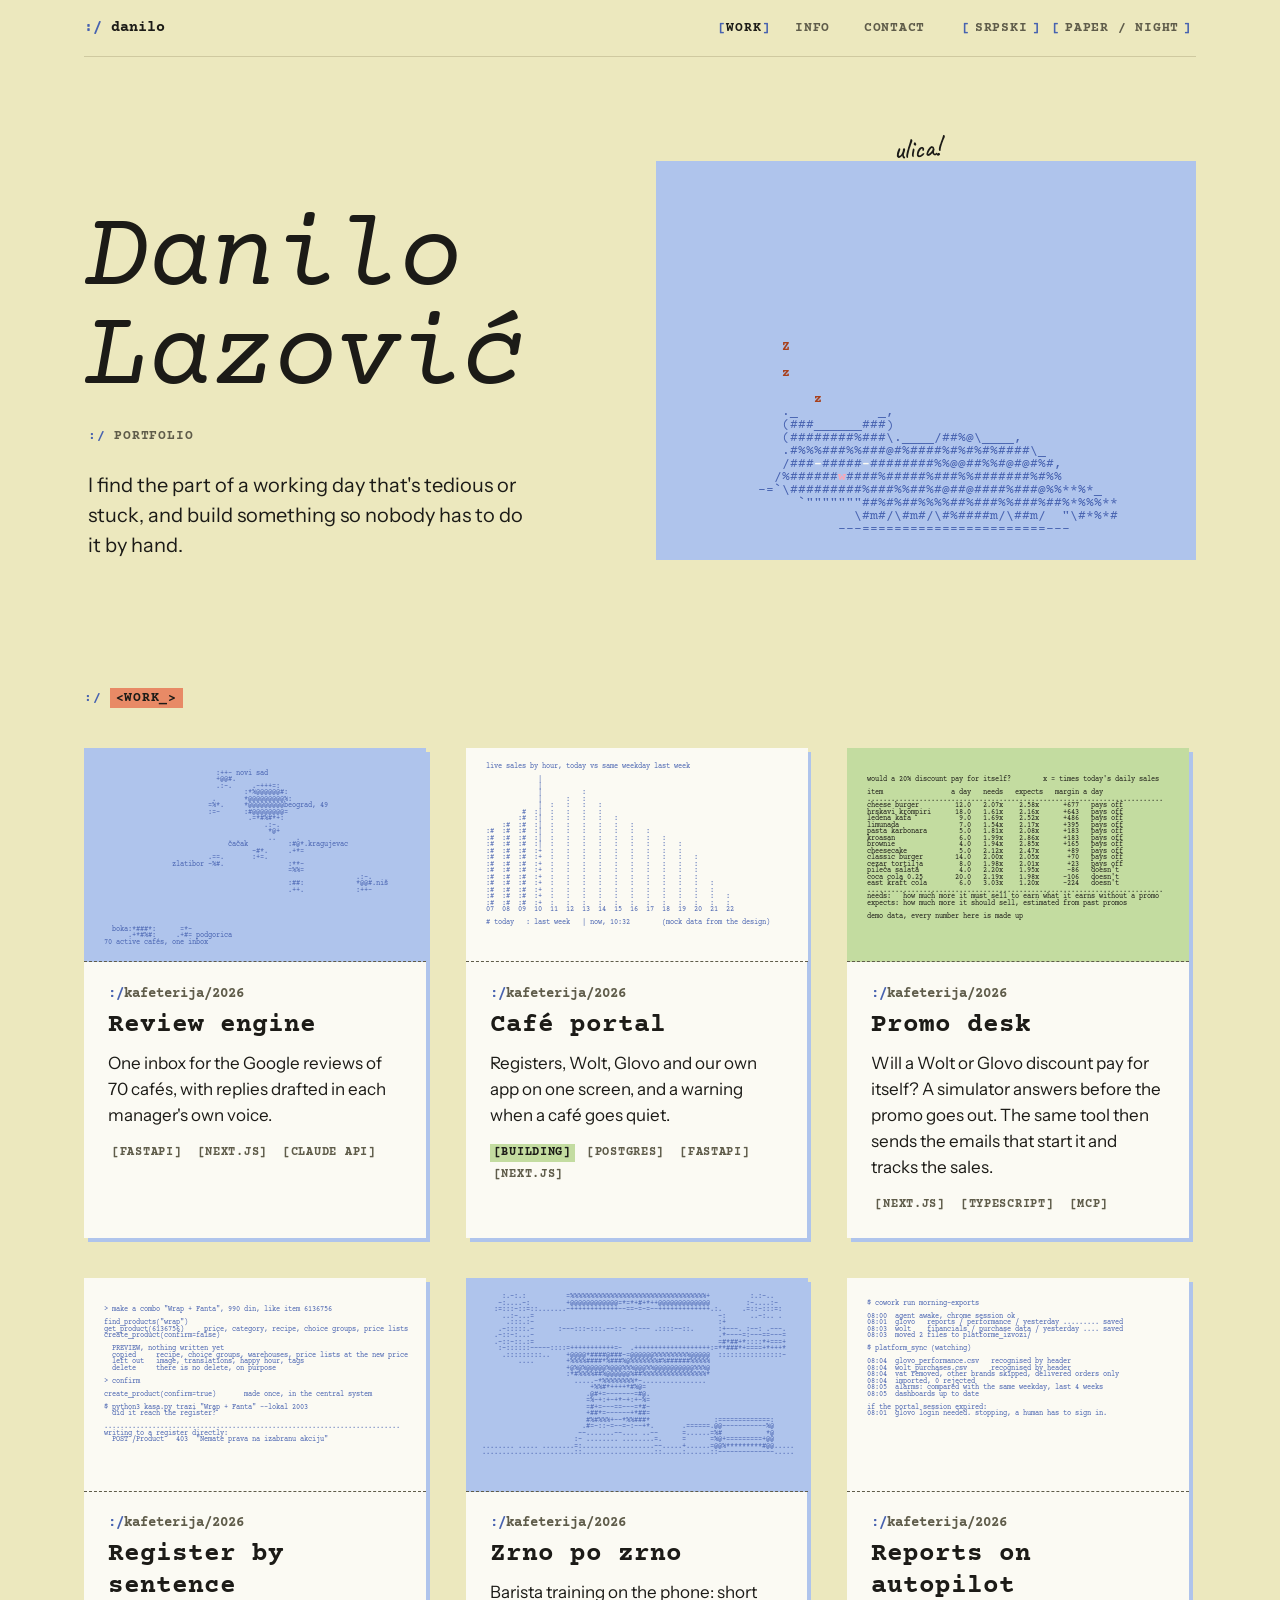
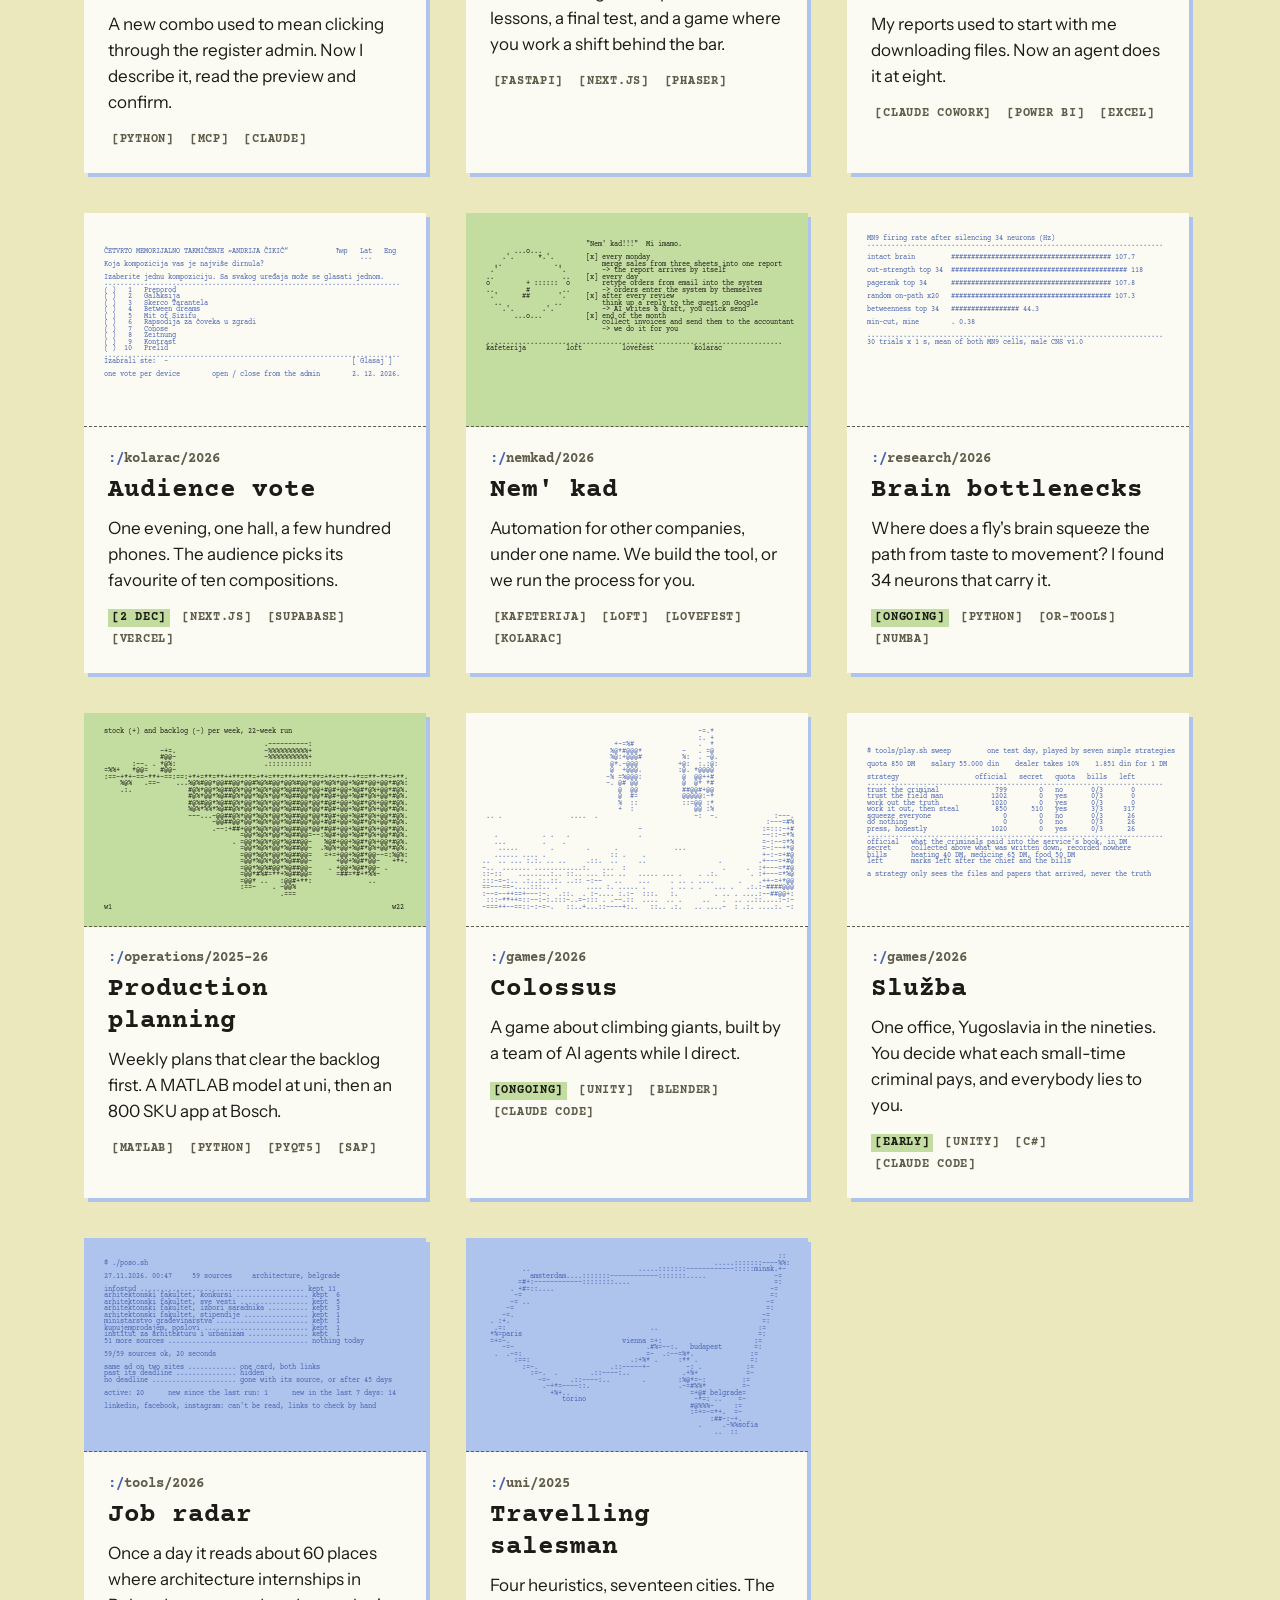
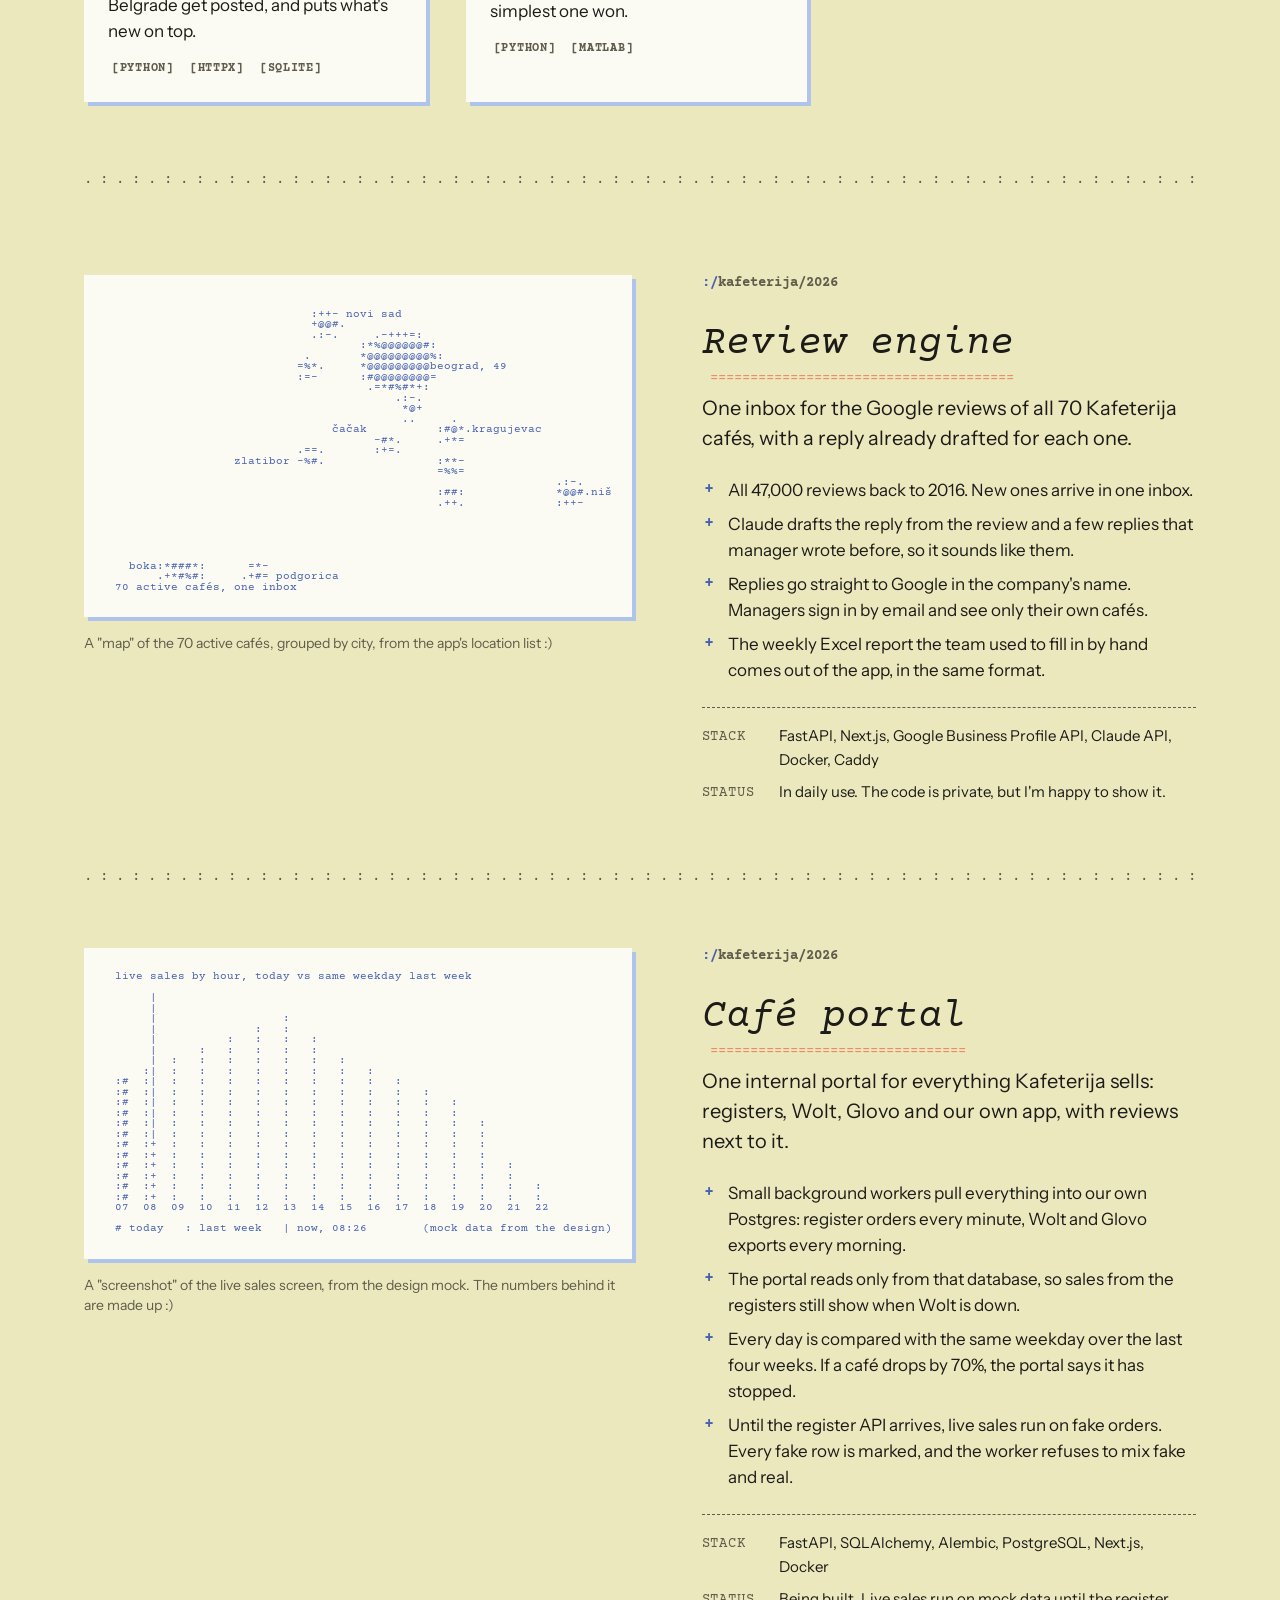
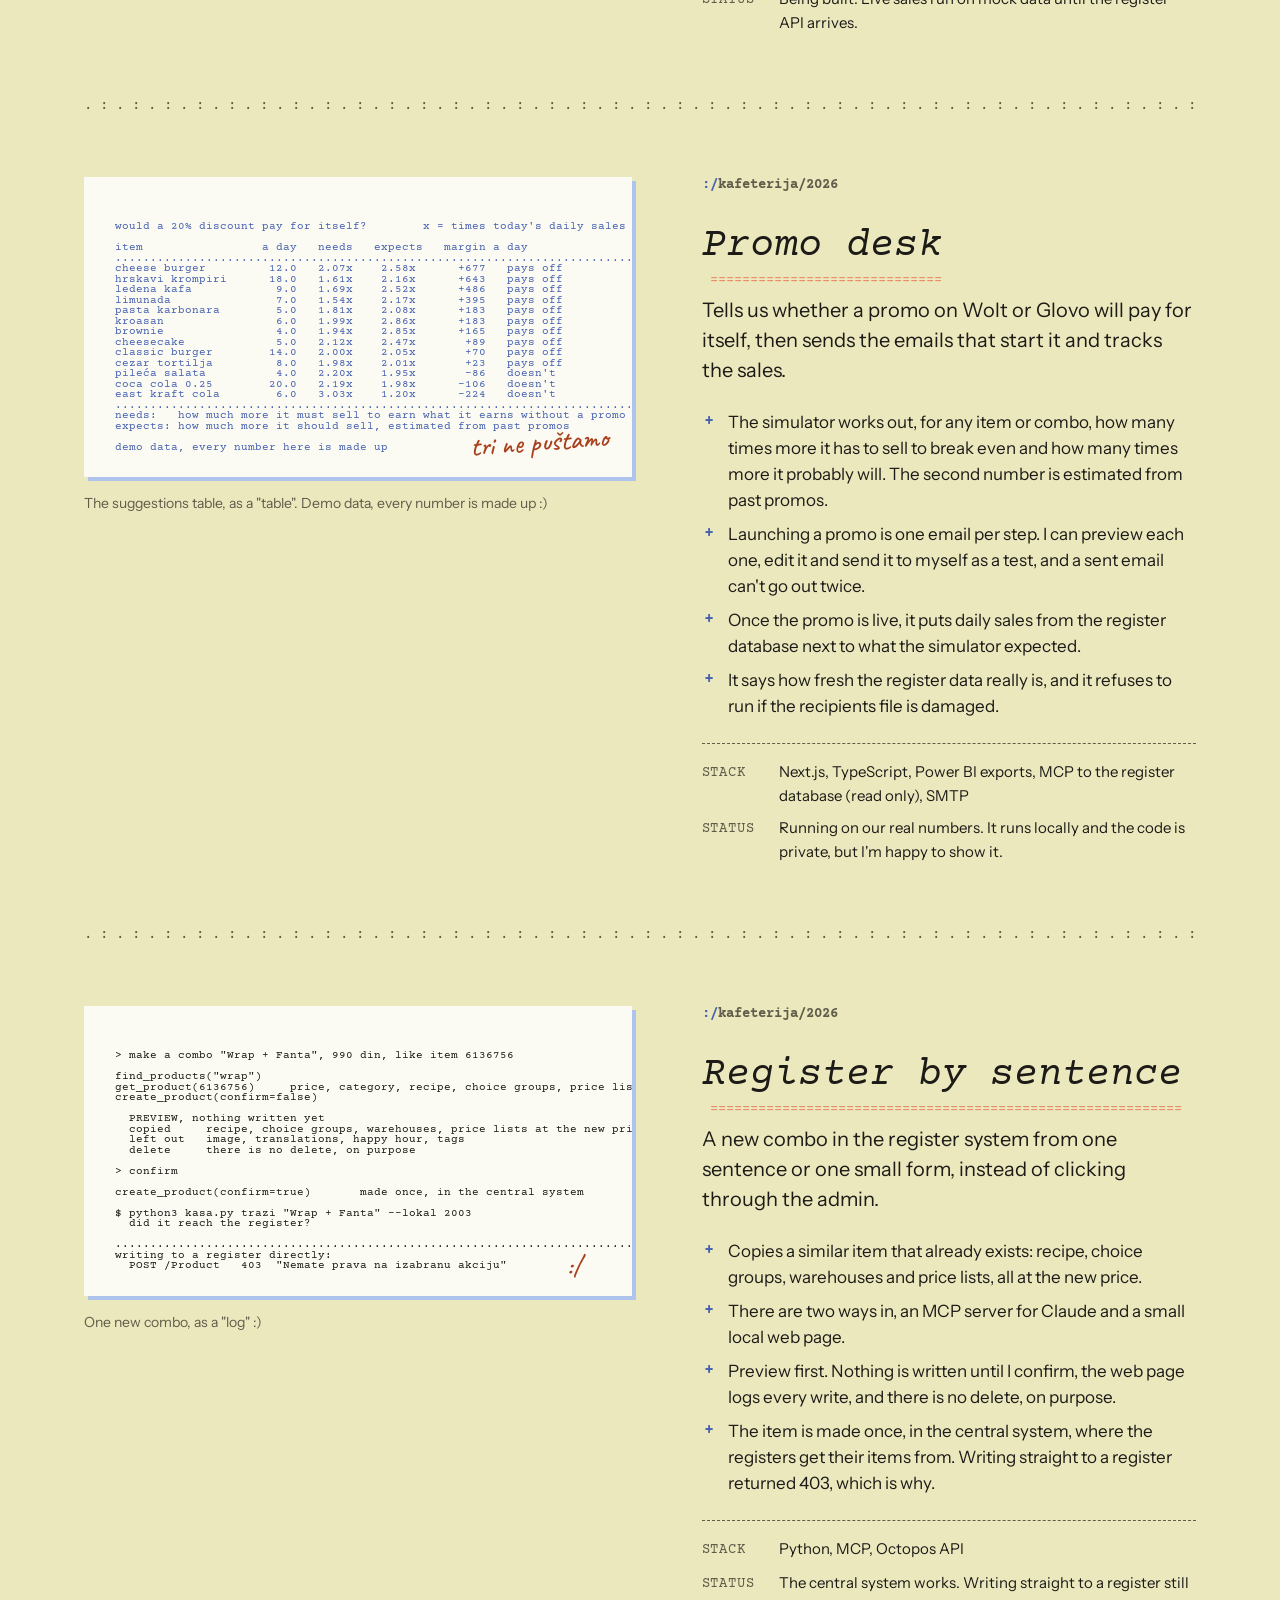
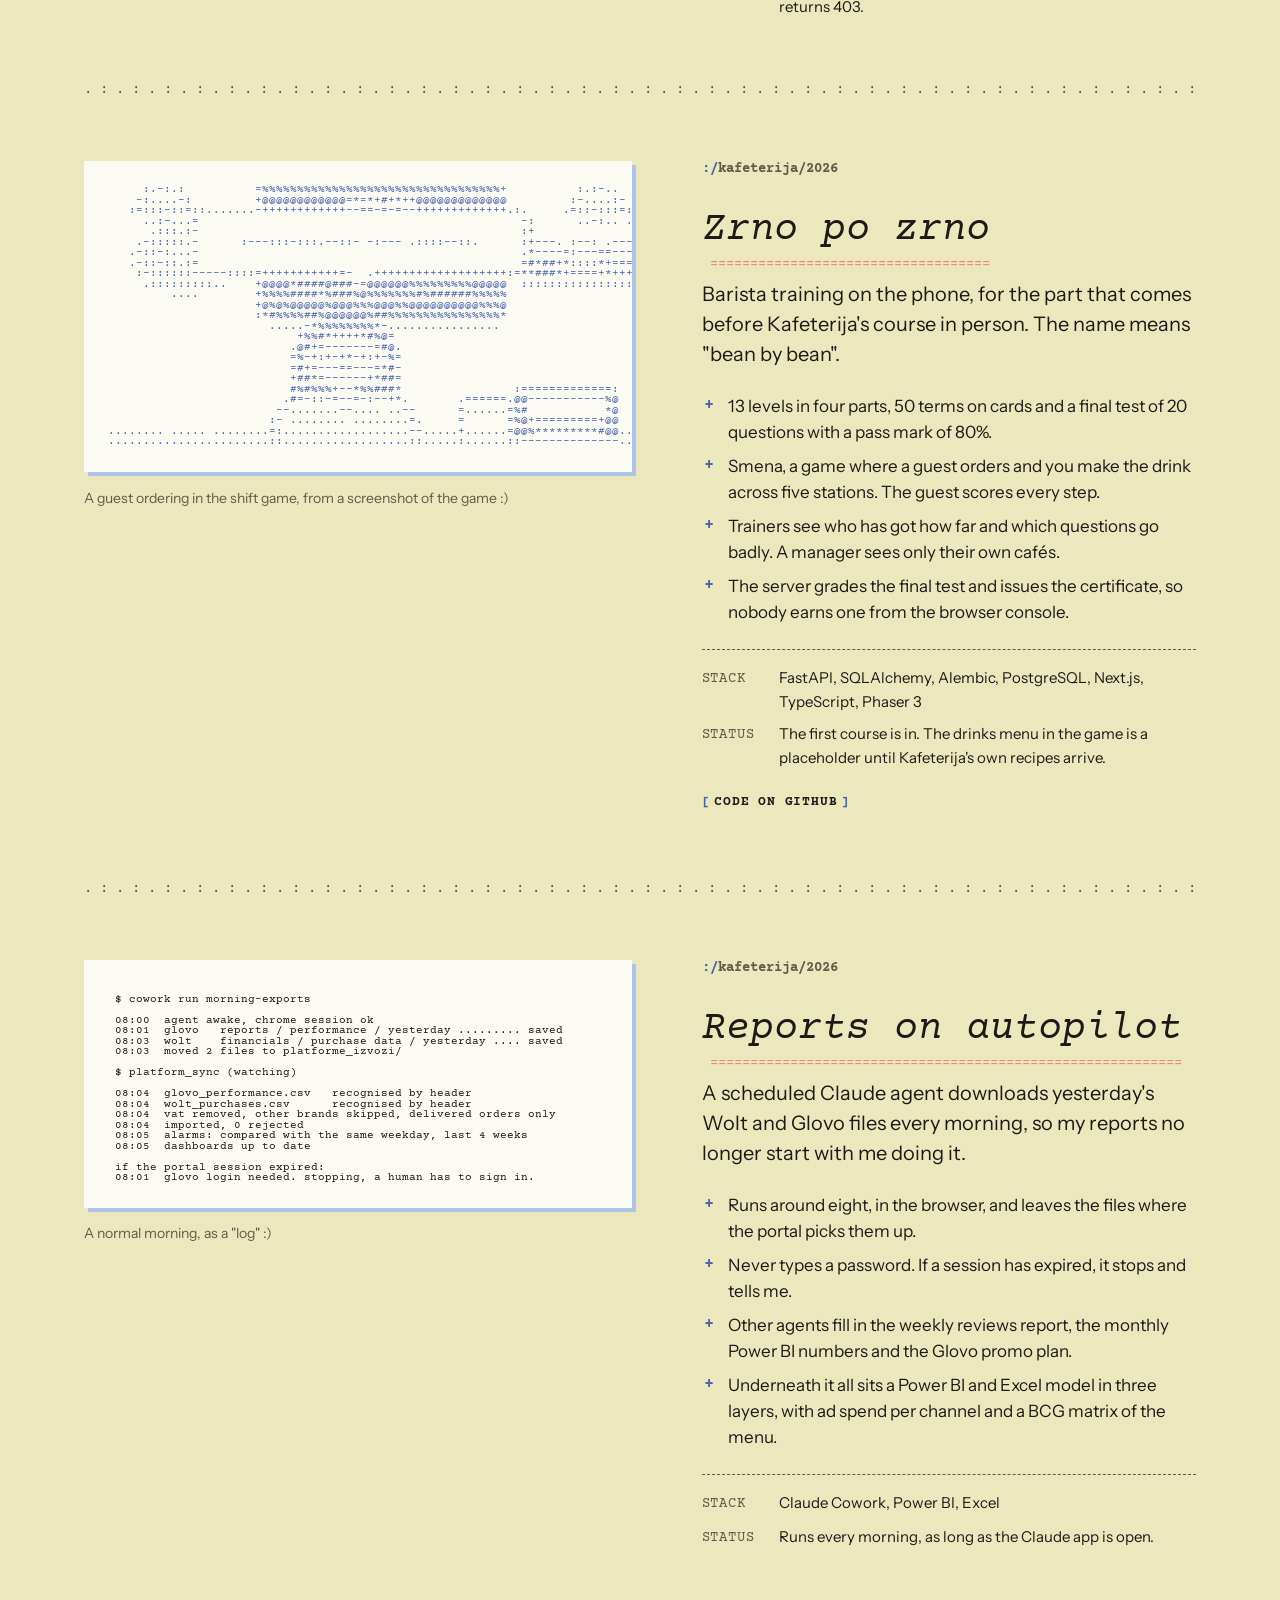
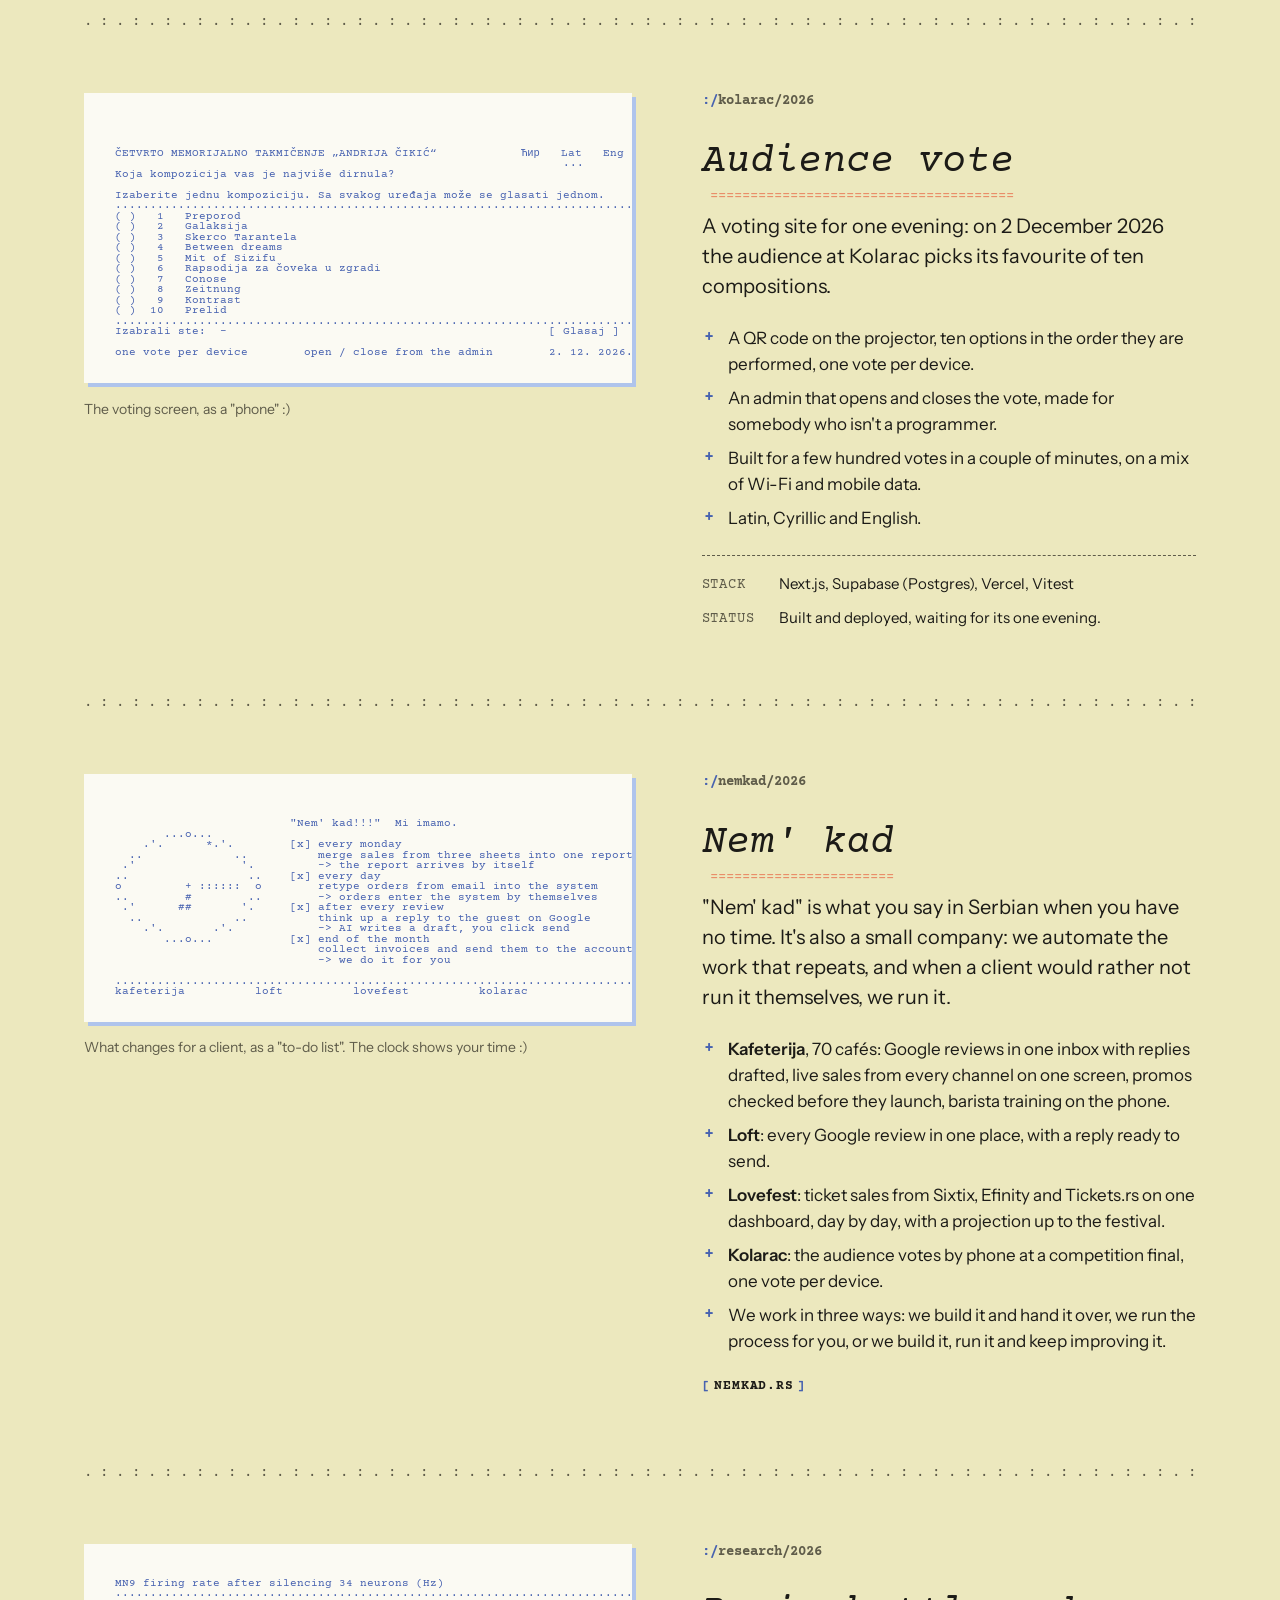
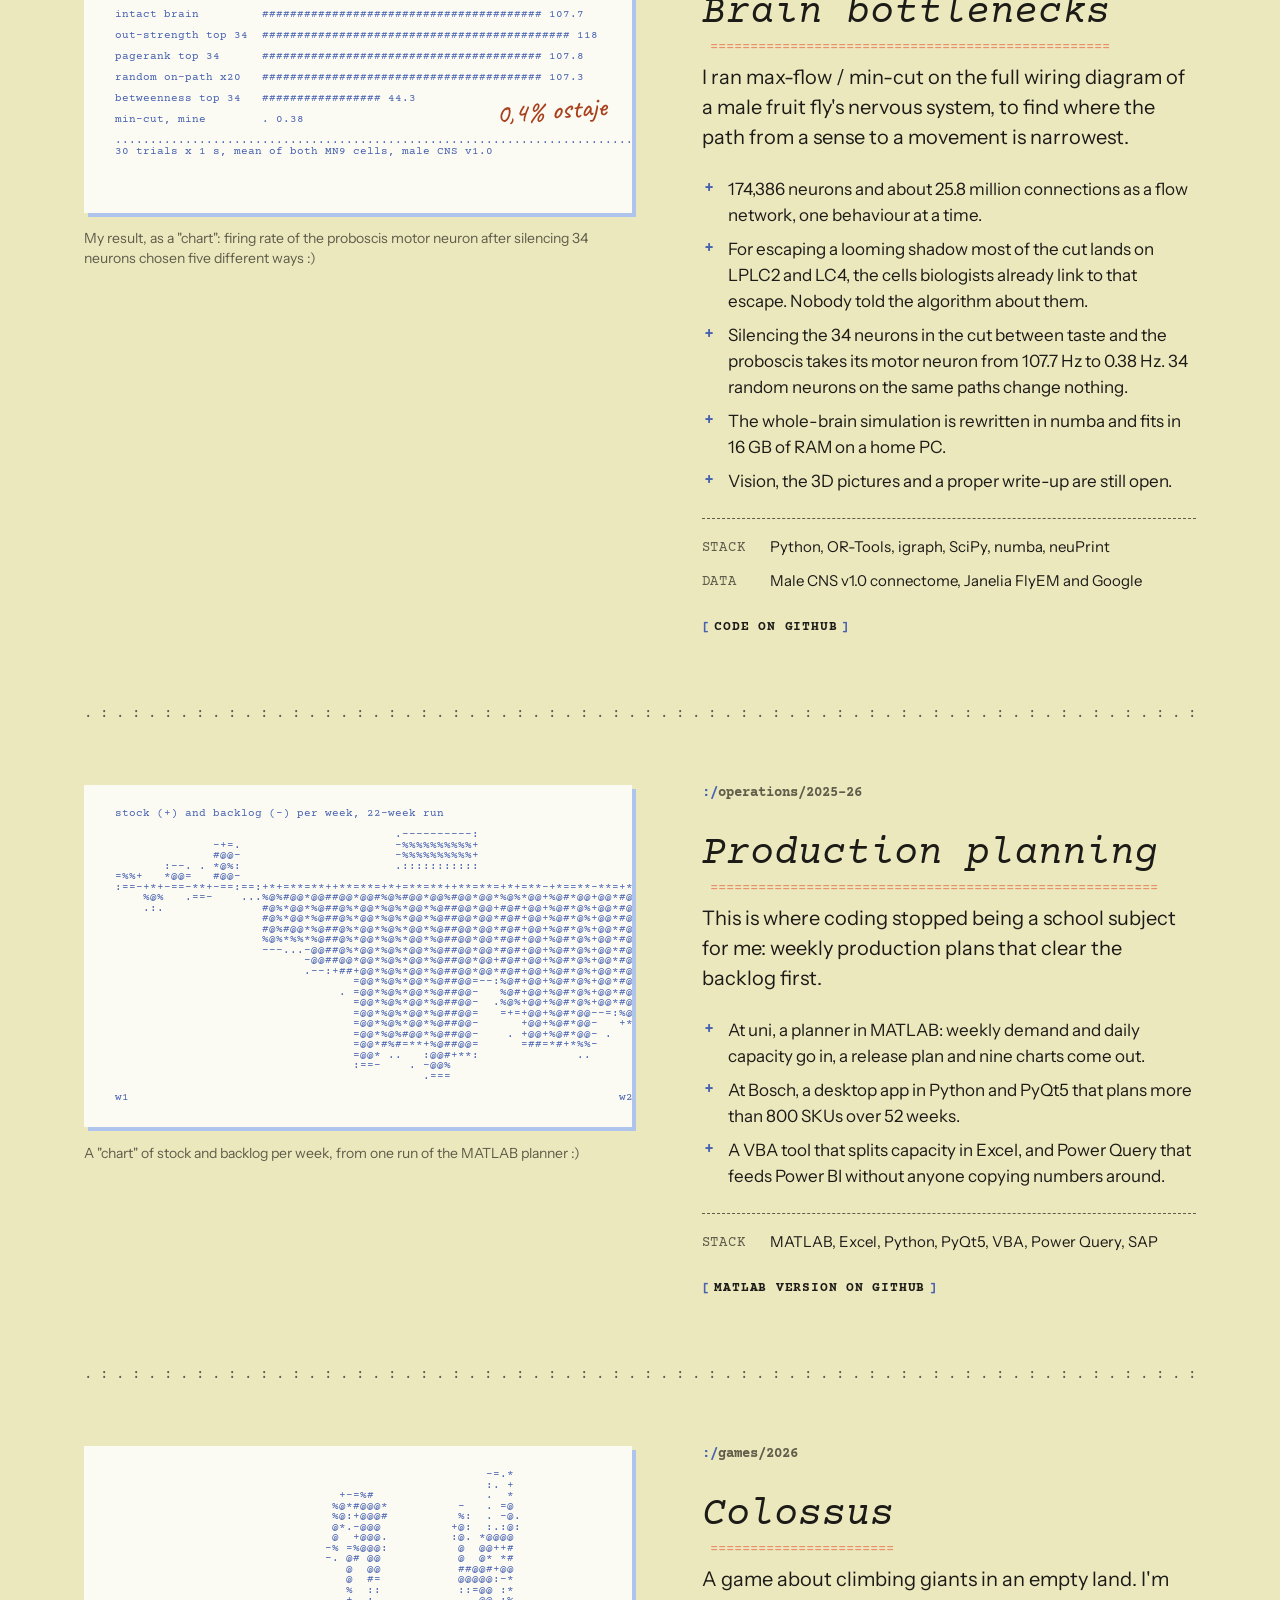
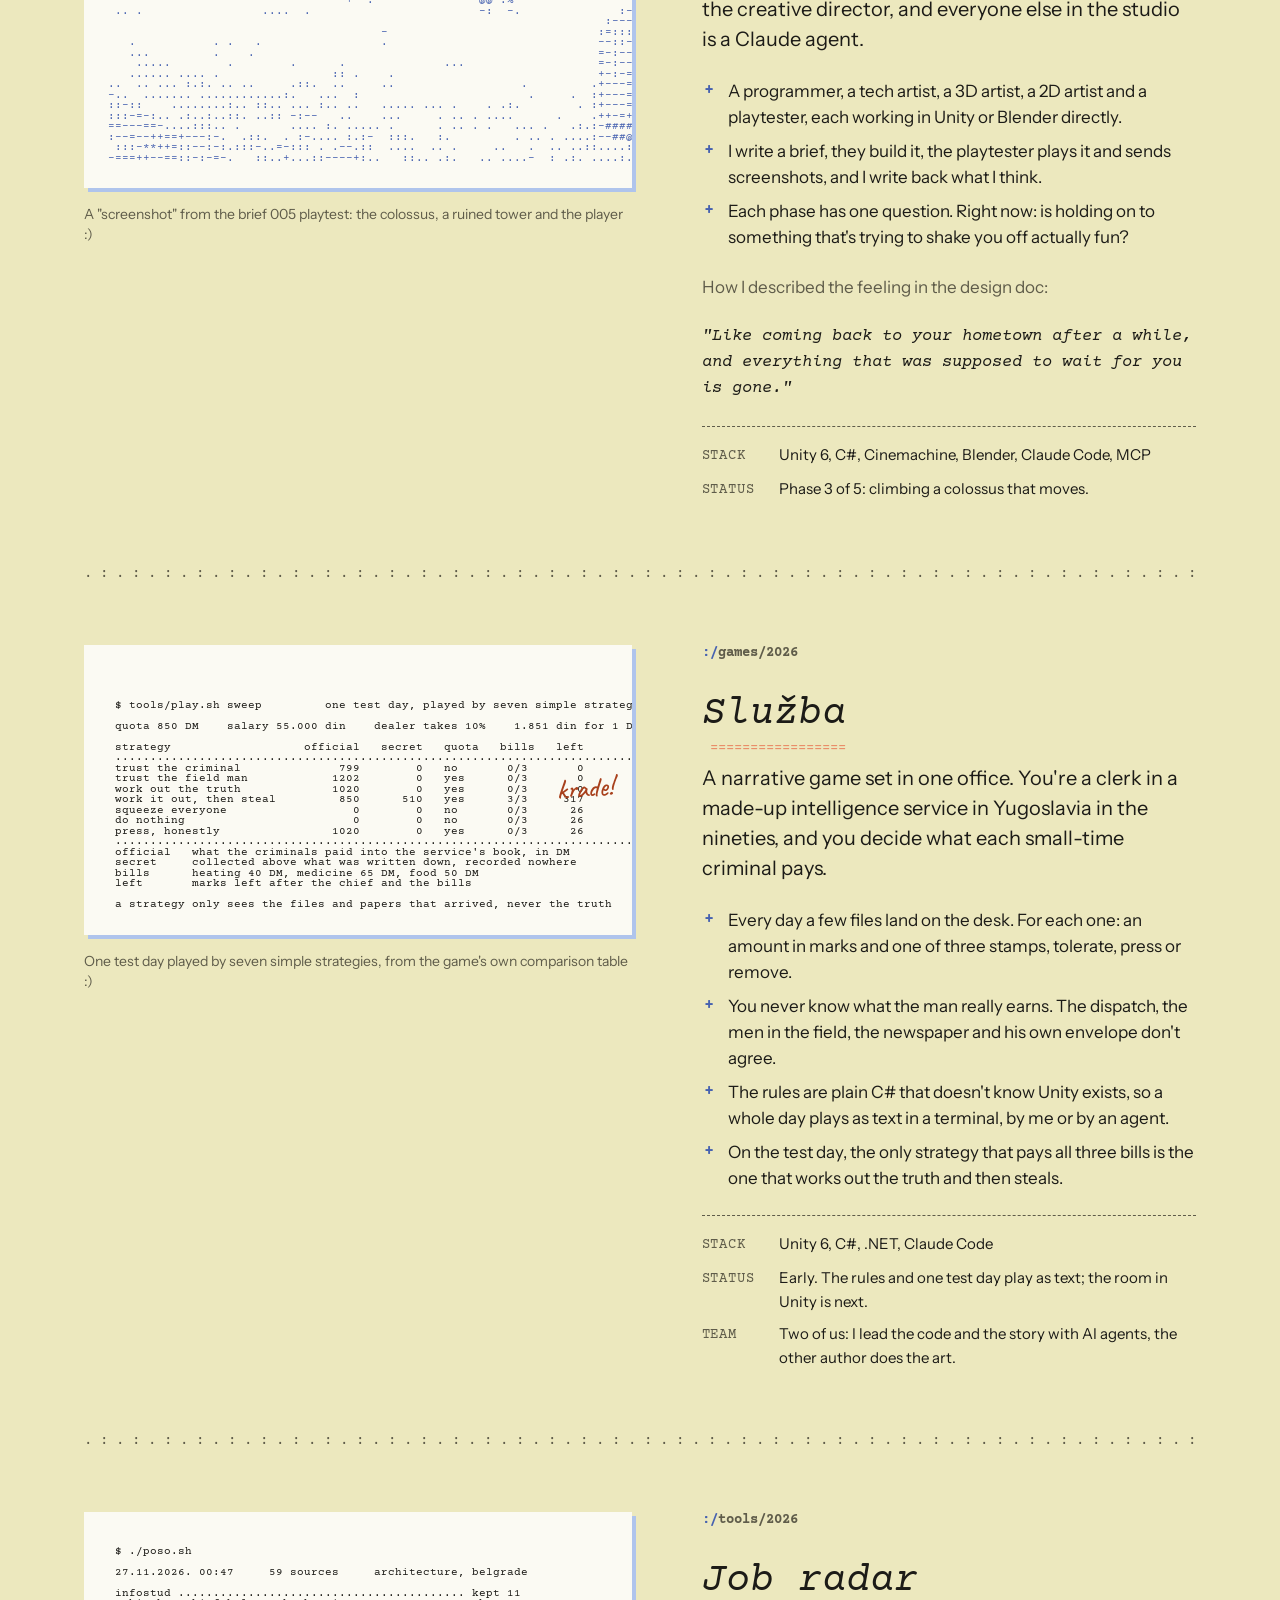
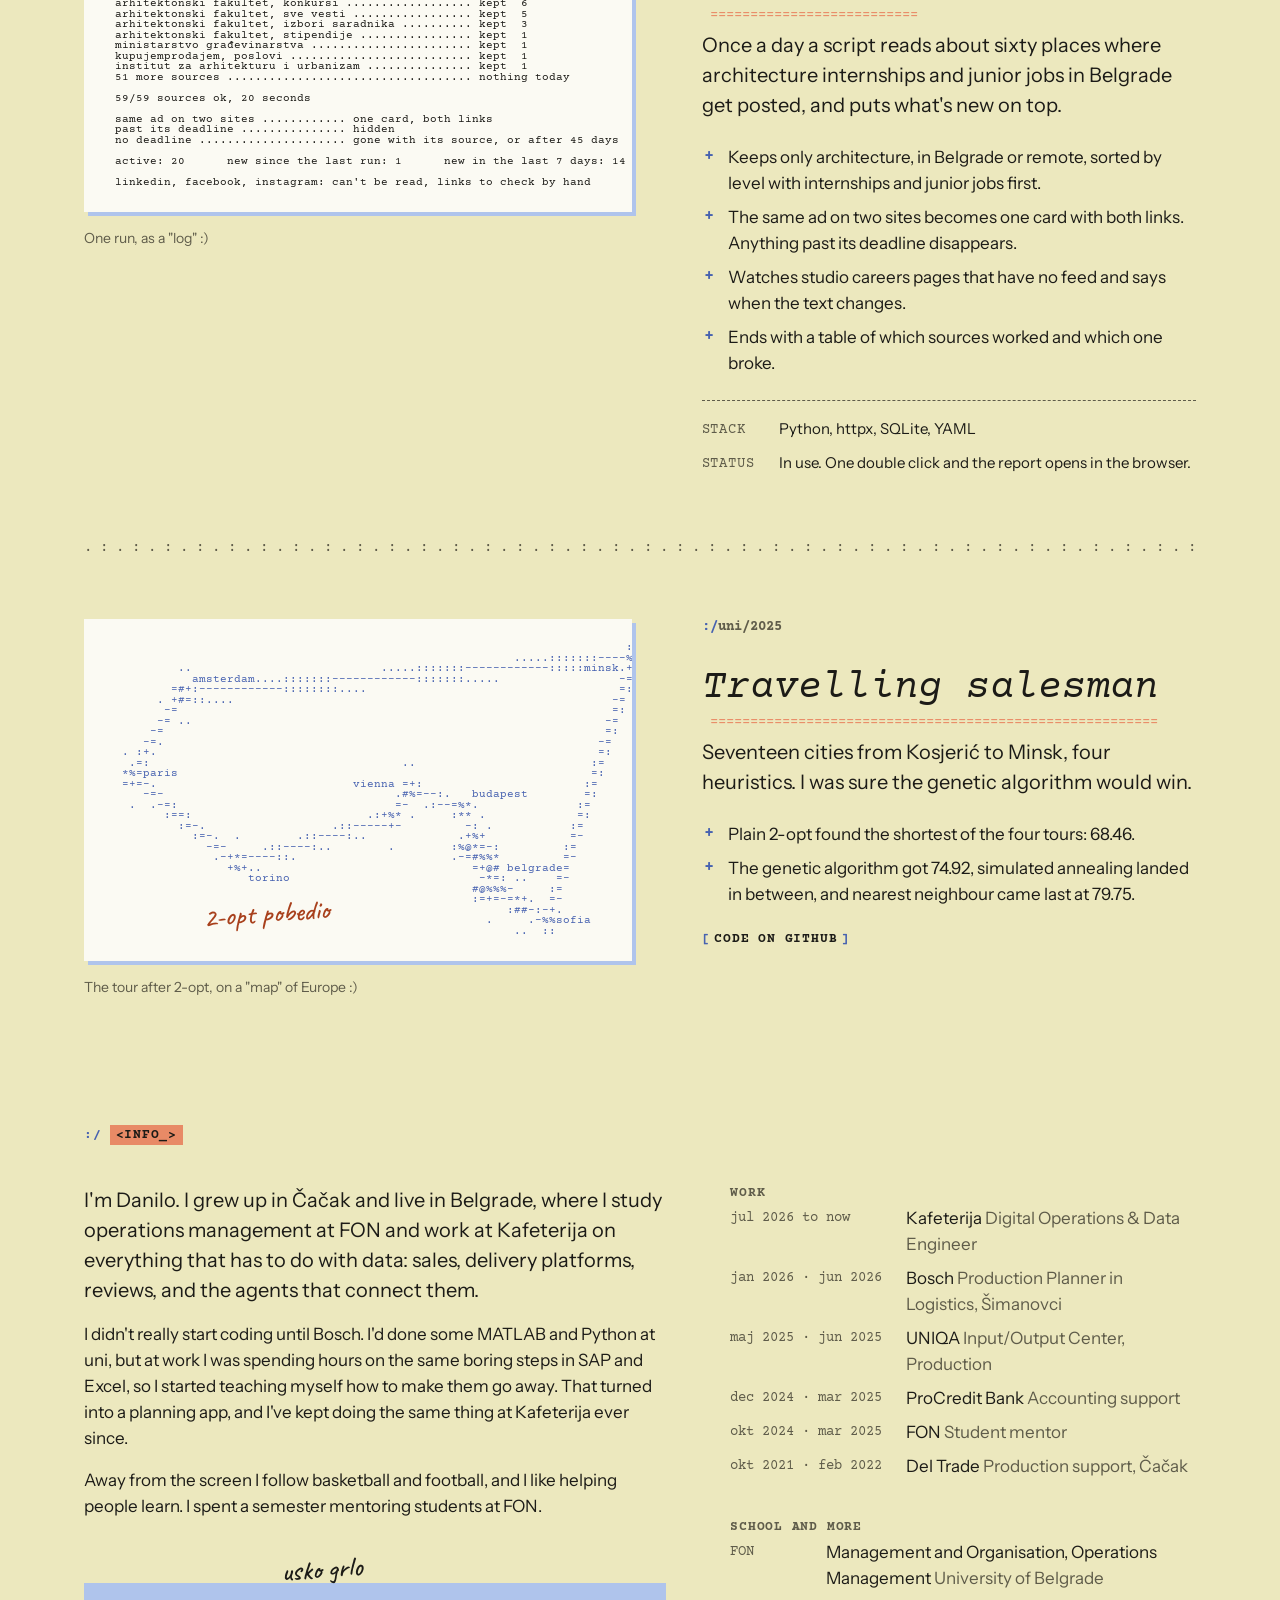
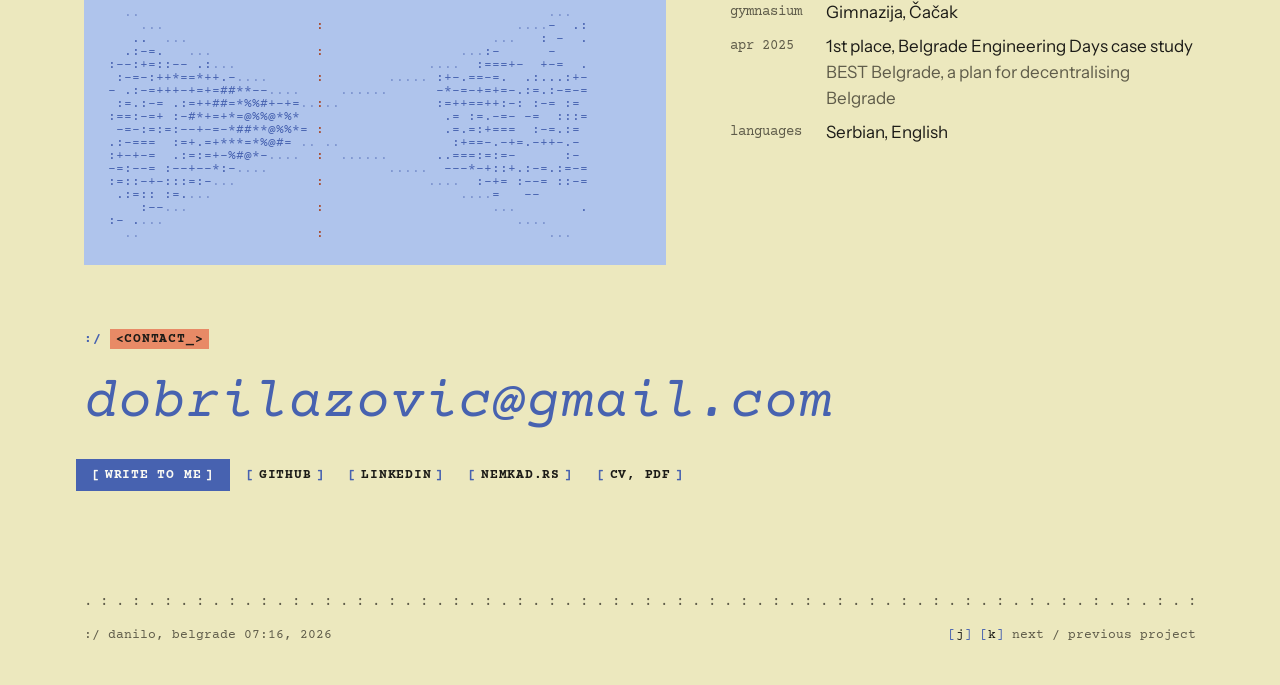
==== commit c465d505: "Shorter case studies, client stories for Nem' kad, and drawings that move Every case study is now on" ====
--- a/index.html
+++ b/index.html
@@ -6,14 +6,14 @@
   <title>Danilo Lazović :/ portfolio</title>
   <meta name="x-title-en" content="Danilo Lazović :/ portfolio">
   <meta name="x-title-sr" content="Danilo Lazović :/ portfolio">
-  <meta name="description" content="Projects by Danilo Lazović: a min-cut through the fruit fly brain, a review engine, data portal and promo desk for a 70 café chain, barista training on the phone, morning AI agents, production planning and two games.">
+  <meta name="description" content="Projects by Danilo Lazović: a review engine, data portal and promo desk for a 70 café chain, barista training on the phone, morning AI agents, a min-cut through the fruit fly brain, production planning and two games.">
   <meta name="author" content="Danilo Lazović">
   <meta name="theme-color" content="#ece8be" media="(prefers-color-scheme: light)">
   <meta name="theme-color" content="#17160f" media="(prefers-color-scheme: dark)">
   <link rel="canonical" href="https://danilo-lazovic.github.io/">
   <meta property="og:type" content="website">
   <meta property="og:title" content="Danilo Lazović :/ portfolio">
-  <meta property="og:description" content="Brain bottlenecks, a review engine, a café data portal, a promo desk, barista training, morning agents, production planning and two games.">
+  <meta property="og:description" content="A review engine, a café data portal, a promo desk, barista training, morning agents, brain bottlenecks, production planning and two games.">
   <meta property="og:url" content="https://danilo-lazovic.github.io/">
   <meta property="og:image" content="https://danilo-lazovic.github.io/assets/img/og.png">
   <meta name="twitter:card" content="summary_large_image">
@@ -22,9 +22,9 @@
   <link rel="preconnect" href="https://fonts.googleapis.com">
   <link rel="preconnect" href="https://fonts.gstatic.com" crossorigin>
   <link href="https://fonts.googleapis.com/css2?family=Caveat:wght@500;600&family=Courier+Prime:ital,wght@0,400;0,700;1,400;1,700&family=Instrument+Sans:wght@400;500;600&display=swap" rel="stylesheet">
-  <link rel="stylesheet" href="assets/css/tokens.css?v=9">
-  <link rel="stylesheet" href="assets/css/ds.css?v=9">
-  <link rel="stylesheet" href="assets/css/site.css?v=9">
+  <link rel="stylesheet" href="assets/css/tokens.css?v=10">
+  <link rel="stylesheet" href="assets/css/ds.css?v=10">
+  <link rel="stylesheet" href="assets/css/site.css?v=10">
   <script>
     (function () {
       try {
@@ -60,6 +60,8 @@
       <div>
         <h1 class="hero-name">Danilo<br>Lazović</h1>
         <p class="hero-path"><span>:/</span> portfolio</p>
+        <p class="hero-line" data-l="en">I find the part of a working day that's tedious or stuck, and build something so nobody has to do it by hand.</p>
+        <p class="hero-line" data-l="sr">Nađem deo radnog dana koji je dosadan ili zapinje i napravim nešto da to niko više ne radi ručno.</p>
       </div>
       <div class="hero-art">
         <pre class="cat-ascii" aria-label="Animated ASCII drawing of a street cat made of dots: it sleeps, wakes up wide-eyed, sits and licks its paw, then goes back to sleep"></pre>
@@ -70,44 +72,11 @@
     <!-- ====== WORK ====== -->
     <section class="sec" id="work">
       <div class="sec-head">
-        <span class="dn-label"><span class="dn-label__path">:/</span><span class="dn-label__name"><span data-l="en">&lt;work_&gt;</span><span data-l="sr">&lt;radovi_&gt;</span></span></span>
+        <span class="dn-label"><span class="dn-label__path">:/</span><span class="dn-label__name"><span data-l="en">&lt;work<i class="cur">_</i>&gt;</span><span data-l="sr">&lt;radovi<i class="cur">_</i>&gt;</span></span></span>
       </div>
 
       <div class="grid">
         <a class="dn-card" href="#p01">
-          <div class="dn-card__media"><pre aria-hidden="true">
-
- MN9 firing rate after silencing 34 neurons (Hz)
- ..........................................................................
-
- intact brain         ######################################## 107.7
-
- out-strength top 34  ############################################ 118
-
- pagerank top 34      ######################################## 107.8
-
- random on-path x20   ######################################## 107.3
-
- betweenness top 34   ################# 44.3
-
- min-cut, mine        . 0.38
-
- ..........................................................................
- 30 trials x 1 s, mean of both MN9 cells, male CNS v1.0
-
-
-
-</pre></div>
-          <div class="dn-card__body">
-            <p class="dn-card__meta">#01 · 2026 · <span data-l="en">graphs</span><span data-l="sr">grafovi</span></p>
-            <h3 class="dn-card__title">Brain bottlenecks</h3>
-            <p class="dn-card__text" data-l="en">Where does a fly's brain squeeze the path from taste to movement? I found 34 neurons that carry it.</p>
-            <p class="dn-card__text" data-l="sr">Gde mozak mušice sabija put od ukusa do pokreta? Našao sam 34 neurona koji ga nose.</p>
-            <div class="dn-tags"><span class="dn-tag dn-tag--hot"><span data-l="en">ongoing</span><span data-l="sr">u toku</span></span><span class="dn-tag">python</span><span class="dn-tag">or-tools</span><span class="dn-tag">numba</span></div>
-          </div>
-        </a>
-
-        <a class="dn-card" href="#p02">
           <div class="dn-card__media dn-card__media--sky"><pre aria-hidden="true">
 
                              :++- novi sad
@@ -138,7 +107,7 @@
        .+*#%#:     .+#= podgorica
  70 active cafés, one inbox</pre></div>
           <div class="dn-card__body">
-            <p class="dn-card__meta">#02 · 2026 · <span data-l="en">tooling</span><span data-l="sr">alati</span></p>
+            <p class="dn-card__meta path"><b>:/</b>kafeterija/2026</p>
             <h3 class="dn-card__title">Review engine</h3>
             <p class="dn-card__text" data-l="en">One inbox for the Google reviews of 70 cafés, with replies drafted in each manager's own voice.</p>
             <p class="dn-card__text" data-l="sr">Jedno sanduče za Google recenzije 70 kafića, sa odgovorima koji zvuče kao menadžer koji ih šalje.</p>
@@ -146,8 +115,8 @@
           </div>
         </a>
 
-        <a class="dn-card" href="#p03">
-          <div class="dn-card__media"><pre aria-hidden="true">
+        <a class="dn-card" href="#p02">
+          <div class="dn-card__media"><pre aria-hidden="true" data-sales>
  live sales by hour, today vs same weekday last week
 
                               |
@@ -174,7 +143,7 @@
 
  # today   : last week   | now, 14:35        (mock data from the design)</pre></div>
           <div class="dn-card__body">
-            <p class="dn-card__meta">#03 · 2026 · <span data-l="en">data</span><span data-l="sr">podaci</span></p>
+            <p class="dn-card__meta path"><b>:/</b>kafeterija/2026</p>
             <h3 class="dn-card__title">Café portal</h3>
             <p class="dn-card__text" data-l="en">Registers, Wolt, Glovo and our own app on one screen, and a warning when a café goes quiet.</p>
             <p class="dn-card__text" data-l="sr">Kase, Wolt, Glovo i naša aplikacija na jednom ekranu, i upozorenje kad neki kafić utihne.</p>
@@ -182,42 +151,46 @@
           </div>
         </a>
 
-        <a class="dn-card" href="#p04">
+        <a class="dn-card" href="#p03">
           <div class="dn-card__media dn-card__media--sage"><pre aria-hidden="true">
+
+
  would a 20% discount pay for itself?        x = times today's daily sales
 
  item                 a day   needs   expects   margin a day
  ..........................................................................
- cheese burger         12.0   2.07x    2.58x      +677   go
- hrskavi krompiri      18.0   1.61x    2.16x      +643   go
- ledena kafa            9.0   1.69x    2.52x      +486   go
- limunada               7.0   1.54x    2.17x      +395   go
- pasta karbonara        5.0   1.81x    2.08x      +183   go
- kroasan                6.0   1.99x    2.86x      +183   go
- brownie                4.0   1.94x    2.85x      +165   go
- cheesecake             5.0   2.12x    2.47x       +89   go
- classic burger        14.0   2.00x    2.05x       +70   barely
- cezar tortilja         8.0   1.98x    2.01x       +23   barely
- pileća salata          4.0   2.20x    1.95x       -86   no
- coca cola 0.25        20.0   2.19x    1.98x      -106   no
- east kraft cola        6.0   3.03x    1.20x      -224   no
+ cheese burger         12.0   2.07x    2.58x      +677   pays off
+ hrskavi krompiri      18.0   1.61x    2.16x      +643   pays off
+ ledena kafa            9.0   1.69x    2.52x      +486   pays off
+ limunada               7.0   1.54x    2.17x      +395   pays off
+ pasta karbonara        5.0   1.81x    2.08x      +183   pays off
+ kroasan                6.0   1.99x    2.86x      +183   pays off
+ brownie                4.0   1.94x    2.85x      +165   pays off
+ cheesecake             5.0   2.12x    2.47x       +89   pays off
+ classic burger        14.0   2.00x    2.05x       +70   pays off
+ cezar tortilja         8.0   1.98x    2.01x       +23   pays off
+ pileća salata          4.0   2.20x    1.95x       -86   doesn't
+ coca cola 0.25        20.0   2.19x    1.98x      -106   doesn't
+ east kraft cola        6.0   3.03x    1.20x      -224   doesn't
  ..........................................................................
  needs:   how much more it must sell to earn what it earns without a promo
- expects: how much more it sold in its own past promos
+ expects: how much more it should sell, estimated from past promos
 
  demo data, every number here is made up
 </pre></div>
           <div class="dn-card__body">
-            <p class="dn-card__meta">#04 · 2026 · <span data-l="en">tooling</span><span data-l="sr">alati</span></p>
+            <p class="dn-card__meta path"><b>:/</b>kafeterija/2026</p>
             <h3 class="dn-card__title">Promo desk</h3>
-            <p class="dn-card__text" data-l="en">Will a Wolt or Glovo discount pay for itself? A simulator answers before the promo goes out, then the same tool launches it and tracks it.</p>
-            <p class="dn-card__text" data-l="sr">Da li se popust na Woltu ili Glovu isplati? Simulator odgovori pre nego što akcija krene, a isti alat je posle pusti i prati.</p>
+            <p class="dn-card__text" data-l="en">Will a Wolt or Glovo discount pay for itself? A simulator answers before the promo goes out. The same tool then sends the emails that start it and tracks the sales.</p>
+            <p class="dn-card__text" data-l="sr">Da li se popust na Woltu ili Glovu isplati? Simulator odgovori pre nego što akcija krene. Isti alat zatim pošalje mejlove kojima se pušta i prati prodaju.</p>
             <div class="dn-tags"><span class="dn-tag">next.js</span><span class="dn-tag">typescript</span><span class="dn-tag">mcp</span></div>
           </div>
         </a>
 
-        <a class="dn-card" href="#p05">
+        <a class="dn-card" href="#p04">
           <div class="dn-card__media"><pre aria-hidden="true">
+
+
  &gt; make a combo "Wrap + Fanta", 990 din, like item 6136756
 
  find_products("wrap")
@@ -232,25 +205,24 @@
  &gt; confirm
 
  create_product(confirm=true)       made once, in the central system
-                                    written to the log, upisi.jsonl
 
  $ python3 kasa.py trazi "Wrap + Fanta" --lokal 2003
    did it reach the register?
 
  ..........................................................................
- the first plan, writing to every register directly:
+ writing to a register directly:
    POST /Product   403  "Nemate prava na izabranu akciju"
 </pre></div>
           <div class="dn-card__body">
-            <p class="dn-card__meta">#05 · 2026 · <span data-l="en">automation</span><span data-l="sr">automatizacija</span></p>
+            <p class="dn-card__meta path"><b>:/</b>kafeterija/2026</p>
             <h3 class="dn-card__title">Register by sentence</h3>
             <p class="dn-card__text" data-l="en">A new combo used to mean clicking through the register admin. Now I describe it, read the preview and confirm.</p>
-            <p class="dn-card__text" data-l="sr">Nov kombo je značio klikanje po adminu kase. Sada ga opišem, pročitam pregled i potvrdim.</p>
+            <p class="dn-card__text" data-l="sr">Novi kombo je značio klikanje po adminu kase. Sada ga opišem, pročitam pregled i potvrdim.</p>
             <div class="dn-tags"><span class="dn-tag">python</span><span class="dn-tag">mcp</span><span class="dn-tag">claude</span></div>
           </div>
         </a>
 
-        <a class="dn-card" href="#p06">
+        <a class="dn-card" href="#p05">
           <div class="dn-card__media dn-card__media--sky"><pre aria-hidden="true">
      :.-:.:          =%%%%%%%%%%%%%%%%%%%%%%%%%%%%%%%%%%+          :.:-..
     -:....-:         +@@@@@@@@@@@@=*=*+#+*++@@@@@@@@@@@@@         :-....:-
@@ -279,7 +251,7 @@
 .......................::..................::.....:......::--------------.....
 </pre></div>
           <div class="dn-card__body">
-            <p class="dn-card__meta">#06 · 2026 · <span data-l="en">learning</span><span data-l="sr">obuka</span></p>
+            <p class="dn-card__meta path"><b>:/</b>kafeterija/2026</p>
             <h3 class="dn-card__title">Zrno po zrno</h3>
             <p class="dn-card__text" data-l="en">Barista training on the phone: short lessons, a final test, and a game where you work a shift behind the bar.</p>
             <p class="dn-card__text" data-l="sr">Obuka barista na telefonu: kratke lekcije, završni test i igra u kojoj odradiš smenu za šankom.</p>
@@ -287,7 +259,7 @@
           </div>
         </a>
 
-        <a class="dn-card" href="#p07">
+        <a class="dn-card" href="#p06">
           <div class="dn-card__media"><pre aria-hidden="true">
 
  $ cowork run morning-exports
@@ -310,16 +282,19 @@
  08:01  glovo login needed. stopping, a human has to sign in.
 </pre></div>
           <div class="dn-card__body">
-            <p class="dn-card__meta">#07 · 2026 · <span data-l="en">automation</span><span data-l="sr">automatizacija</span></p>
+            <p class="dn-card__meta path"><b>:/</b>kafeterija/2026</p>
             <h3 class="dn-card__title">Reports on autopilot</h3>
             <p class="dn-card__text" data-l="en">My reports used to start with me downloading files. Now an agent does it at eight.</p>
-            <p class="dn-card__text" data-l="sr">Moji izveštaji su počinjali tako što skidam fajlove. Sada to radi agent u osam.</p>
+            <p class="dn-card__text" data-l="sr">Moji izveštaji su počinjali tako što sam skidao fajlove. Sada to radi agent u osam.</p>
             <div class="dn-tags"><span class="dn-tag">claude cowork</span><span class="dn-tag">power bi</span><span class="dn-tag">excel</span></div>
           </div>
         </a>
 
-        <a class="dn-card" href="#p08">
+        <a class="dn-card" href="#p07">
           <div class="dn-card__media"><pre aria-hidden="true">
+
+
+
  ČETVRTO MEMORIJALNO TAKMIČENJE „ANDRIJA ČIKIĆ“            Ћир   Lat   Eng
                                                                  ...
  Koja kompozicija vas je najviše dirnula?
@@ -342,47 +317,75 @@
  one vote per device        open / close from the admin        2. 12. 2026.
 </pre></div>
           <div class="dn-card__body">
-            <p class="dn-card__meta">#08 · 2026 · <span data-l="en">event</span><span data-l="sr">događaj</span></p>
+            <p class="dn-card__meta path"><b>:/</b>kolarac/2026</p>
             <h3 class="dn-card__title">Audience vote</h3>
-            <p class="dn-card__text" data-l="en">One evening, one hall, a few hundred phones. The audience picks its favourite of ten new compositions.</p>
-            <p class="dn-card__text" data-l="sr">Jedno veče, jedna sala, nekoliko stotina telefona. Publika bira omiljenu od deset novih kompozicija.</p>
+            <p class="dn-card__text" data-l="en">One evening, one hall, a few hundred phones. The audience picks its favourite of ten compositions.</p>
+            <p class="dn-card__text" data-l="sr">Jedno veče, jedna sala, nekoliko stotina telefona. Publika bira omiljenu među deset kompozicija.</p>
             <div class="dn-tags"><span class="dn-tag dn-tag--hot"><span data-l="en">2 dec</span><span data-l="sr">2. dec</span></span><span class="dn-tag">next.js</span><span class="dn-tag">supabase</span><span class="dn-tag">vercel</span></div>
           </div>
         </a>
 
-        <a class="dn-card" href="#p09">
-          <div class="dn-card__media dn-card__media--sage"><pre aria-hidden="true">
-                                   ..      *:
-                               :- .@+...-  #*
-                               #@  %%#*@%+@@=  -
-                               -%  #@:###%%@=  *=
-                             :+=+  +@+*@@#@@-  =@
-                       .-::+=@@#   -@%@@@+#@-  +@#
-                       +@%+@#@@@    @+:    *+  +@=+.
-                        @@@*@%@@:   -::===: :  *@ *%.
-                        *@@@@%%#=   -=::+-=+-  %@ #@*-:.
-                        =@@@%#%%# :+-=: - .+=+ *@ %#.@@:
-                        .%%@%%@=: *= =#.-  . == +:@-=@.
-                         *#%@@=. -=-. =**.   =*: -@=#%
-                         =%#::   =:   .#*    :-=  -:%#
-                         ...     =-.   +*     .+    ..
-                                .+-:   .*.   :=+
-                                 +.     =.    :+
-                                 ==-          :+
-                                 .*-        .=+-
-                                  -+ -.      -+
-                                   ==-  - .--+.
-                                    -+--=::--
-                                     .-===-.
-
-                      "Nem' kad!!!". Mi imamo.
+        <a class="dn-card" href="#p08">
+          <div class="dn-card__media dn-card__media--sage"><pre aria-hidden="true" data-clock>
+
+
+                          "Nem' kad!!!"  Mi imamo.
+        ...o...
+     .'.       .'.        [x] every monday
+   ..             ..          merge sales from three sheets into one report
+  .'             ::'.         -&gt; the report arrives by itself
+ ..    ###   :::::  ..    [x] every day
+ o        #+::       o        retype orders from email into the system
+ ..                 ..        -&gt; orders enter the system by themselves
+  .'               '.     [x] after every review
+   ..             ..          think up a reply to the guest on Google
+     .'.   *   .'.            -&gt; AI writes a draft, you click send
+        ...o...           [x] end of the month
+                              collect invoices and send them to the accountant
+                              -&gt; we do it for you
+
+ ..........................................................................
+ kafeterija          loft          lovefest          kolarac
 </pre></div>
           <div class="dn-card__body">
-            <p class="dn-card__meta">#09 · 2026 · <span data-l="en">company</span><span data-l="sr">firma</span></p>
+            <p class="dn-card__meta path"><b>:/</b>nemkad/2026</p>
             <h3 class="dn-card__title">Nem' kad</h3>
-            <p class="dn-card__text" data-l="en">The name this kind of work goes under when it's for other companies. It started as a T-shirt.</p>
-            <p class="dn-card__text" data-l="sr">Ime pod kojim ovakav posao radimo za druge firme. Počelo je kao majica.</p>
-            <div class="dn-tags"><span class="dn-tag">astro</span><span class="dn-tag">vercel</span><span class="dn-tag">github actions</span></div>
+            <p class="dn-card__text" data-l="en">Automation for other companies, under one name. We build the tool, or we run the process for you.</p>
+            <p class="dn-card__text" data-l="sr">Automatizacija za druge firme, pod jednim imenom. Napravimo alat ili vodimo proces umesto vas.</p>
+            <div class="dn-tags"><span class="dn-tag">kafeterija</span><span class="dn-tag">loft</span><span class="dn-tag">lovefest</span><span class="dn-tag">kolarac</span></div>
+          </div>
+        </a>
+
+        <a class="dn-card" href="#p09">
+          <div class="dn-card__media"><pre aria-hidden="true">
+
+ MN9 firing rate after silencing 34 neurons (Hz)
+ ..........................................................................
+
+ intact brain         ######################################## 107.7
+
+ out-strength top 34  ############################################ 118
+
+ pagerank top 34      ######################################## 107.8
+
+ random on-path x20   ######################################## 107.3
+
+ betweenness top 34   ################# 44.3
+
+ min-cut, mine        . 0.38
+
+ ..........................................................................
+ 30 trials x 1 s, mean of both MN9 cells, male CNS v1.0
+
+
+
+</pre></div>
+          <div class="dn-card__body">
+            <p class="dn-card__meta path"><b>:/</b><span data-l="en">research</span><span data-l="sr">istraživanje</span>/2026</p>
+            <h3 class="dn-card__title">Brain bottlenecks</h3>
+            <p class="dn-card__text" data-l="en">Where does a fly's brain squeeze the path from taste to movement? I found 34 neurons that carry it.</p>
+            <p class="dn-card__text" data-l="sr">Gde mozak mušice sabija put od ukusa do pokreta? Našao sam 34 neurona koji ga nose.</p>
+            <div class="dn-tags"><span class="dn-tag dn-tag--hot"><span data-l="en">ongoing</span><span data-l="sr">u toku</span></span><span class="dn-tag">python</span><span class="dn-tag">or-tools</span><span class="dn-tag">numba</span></div>
           </div>
         </a>
 
@@ -417,7 +420,7 @@
 
  w1                                                                      w22</pre></div>
           <div class="dn-card__body">
-            <p class="dn-card__meta">#10 · 2025, 2026 · <span data-l="en">operations</span><span data-l="sr">operacije</span></p>
+            <p class="dn-card__meta path"><b>:/</b><span data-l="en">operations</span><span data-l="sr">operacije</span>/2025-26</p>
             <h3 class="dn-card__title">Production planning</h3>
             <p class="dn-card__text" data-l="en">Weekly plans that clear the backlog first. A MATLAB model at uni, then an 800 SKU app at Bosch.</p>
             <p class="dn-card__text" data-l="sr">Nedeljni planovi koji prvo skidaju backlog. MATLAB model na faksu, pa aplikacija za 800 artikala u Boschu.</p>
@@ -456,7 +459,7 @@
  :::-**++=::--:-:.:::-..=-::: . .--.::  ....  .. .     ..   .  .. ..::....:-:-
 -===++--==::-:-=-.   ::..+...::----+:..   ::.. .:.   .. ....-  : .:. ....:. -:</pre></div>
           <div class="dn-card__body">
-            <p class="dn-card__meta">#11 · 2026 · <span data-l="en">game</span><span data-l="sr">igra</span></p>
+            <p class="dn-card__meta path"><b>:/</b><span data-l="en">games</span><span data-l="sr">igre</span>/2026</p>
             <h3 class="dn-card__title">Colossus</h3>
             <p class="dn-card__text" data-l="en">A game about climbing giants, built by a team of AI agents while I direct.</p>
             <p class="dn-card__text" data-l="sr">Igra o penjanju na džinove, koju pravi tim AI agenata dok ja režiram.</p>
@@ -466,7 +469,10 @@
 
         <a class="dn-card" href="#p12">
           <div class="dn-card__media"><pre aria-hidden="true">
- $ tools/play.sh sweep         one test day, played by six simple strategies
+
+
+
+ $ tools/play.sh sweep         one test day, played by seven simple strategies
 
  quota 850 DM    salary 55.000 din    dealer takes 10%    1.851 din for 1 DM
 
@@ -478,6 +484,7 @@
  work it out, then steal         850      510   yes      3/3     317
  squeeze everyone                  0        0   no       0/3      26
  do nothing                        0        0   no       0/3      26
+ press, honestly                1020        0   yes      0/3      26
  ..........................................................................
  official   what the criminals paid into the service's book, in DM
  secret     collected above what was written down, recorded nowhere
@@ -487,16 +494,17 @@
  a strategy only sees the files and papers that arrived, never the truth
 </pre></div>
           <div class="dn-card__body">
-            <p class="dn-card__meta">#12 · 2026 · <span data-l="en">game</span><span data-l="sr">igra</span></p>
+            <p class="dn-card__meta path"><b>:/</b><span data-l="en">games</span><span data-l="sr">igre</span>/2026</p>
             <h3 class="dn-card__title">Služba</h3>
             <p class="dn-card__text" data-l="en">One office, Yugoslavia in the nineties. You decide what each small-time criminal pays, and everybody lies to you.</p>
             <p class="dn-card__text" data-l="sr">Jedna kancelarija, Jugoslavija devedesetih. Odlučuješ koliko koji sitni kriminalac plaća, a svi te lažu.</p>
-            <div class="dn-tags"><span class="dn-tag dn-tag--hot"><span data-l="en">early</span><span data-l="sr">početak</span></span><span class="dn-tag">unity</span><span class="dn-tag">c#</span><span class="dn-tag">claude code</span></div>
+            <div class="dn-tags"><span class="dn-tag dn-tag--hot"><span data-l="en">early</span><span data-l="sr">rana faza</span></span><span class="dn-tag">unity</span><span class="dn-tag">c#</span><span class="dn-tag">claude code</span></div>
           </div>
         </a>
 
         <a class="dn-card" href="#p13">
           <div class="dn-card__media dn-card__media--sky"><pre aria-hidden="true">
+
  $ ./poso.sh
 
  27.11.2026. 00:47     59 sources     architecture, belgrade
@@ -515,17 +523,17 @@
 
  same ad on two sites ............ one card, both links
  past its deadline ............... hidden
- no deadline ..................... gone after 45 days
+ no deadline ..................... gone with its source, or after 45 days
 
  active: 20      new since the last run: 1      new in the last 7 days: 14
 
  linkedin, facebook, instagram: can't be read, links to check by hand
 </pre></div>
           <div class="dn-card__body">
-            <p class="dn-card__meta">#13 · 2026 · <span data-l="en">scraping</span><span data-l="sr">skrejping</span></p>
+            <p class="dn-card__meta path"><b>:/</b><span data-l="en">tools</span><span data-l="sr">alati</span>/2026</p>
             <h3 class="dn-card__title">Job radar</h3>
-            <p class="dn-card__text" data-l="en">Every morning it reads about 60 places where architecture internships in Belgrade get posted, and shows only what's new.</p>
-            <p class="dn-card__text" data-l="sr">Svako jutro pročita oko 60 mesta na kojima izlaze prakse za arhitekte u Beogradu i pokaže samo ono što je novo.</p>
+            <p class="dn-card__text" data-l="en">Once a day it reads about 60 places where architecture internships in Belgrade get posted, and puts what's new on top.</p>
+            <p class="dn-card__text" data-l="sr">Jednom dnevno pročita oko 60 mesta na kojima izlaze prakse za arhitekte u Beogradu i na vrh stavi ono što je novo.</p>
             <div class="dn-tags"><span class="dn-tag">python</span><span class="dn-tag">httpx</span><span class="dn-tag">sqlite</span></div>
           </div>
         </a>
@@ -561,7 +569,7 @@
                                                       .     .-%%sofia
                                                           ..  ::</pre></div>
           <div class="dn-card__body">
-            <p class="dn-card__meta">#14 · 2025 · <span data-l="en">heuristics</span><span data-l="sr">heuristike</span></p>
+            <p class="dn-card__meta path"><b>:/</b><span data-l="en">uni</span><span data-l="sr">faks</span>/2025</p>
             <h3 class="dn-card__title">Travelling salesman</h3>
             <p class="dn-card__text" data-l="en">Four heuristics, seventeen cities. The simplest one won.</p>
             <p class="dn-card__text" data-l="sr">Četiri heuristike, sedamnaest gradova. Pobedila je najjednostavnija.</p>
@@ -575,64 +583,6 @@
 
     <!-- ====== #01 ====== -->
     <article class="case" id="p01">
-        <figure class="art">
-          <div class="art-box">
-            <pre class="dn-ascii" aria-label="Bar chart in ASCII: the motor neuron fires at about 107 Hz in every condition except betweenness top 34 at 44.3 Hz and the min-cut at 0.38 Hz">
-
- MN9 firing rate after silencing 34 neurons (Hz)
- ..........................................................................
-
- intact brain         ######################################## 107.7
-
- out-strength top 34  ############################################ 118
-
- pagerank top 34      ######################################## 107.8
-
- random on-path x20   ######################################## 107.3
-
- betweenness top 34   ################# 44.3
-
- min-cut, mine        . 0.38
-
- ..........................................................................
- 30 trials x 1 s, mean of both MN9 cells, male CNS v1.0
-
-
-
-</pre>
-            <span class="dn-note dn-note--coral" style="right:var(--space-5);bottom:22%" aria-hidden="true">0,4% ostaje</span>
-          </div>
-          <figcaption data-l="en">My result, as a "chart": firing rate of the proboscis motor neuron after silencing 34 neurons chosen five different ways :)</figcaption>
-          <figcaption data-l="sr">Moj rezultat kao „grafikon“: frekvencija motornog neurona surle posle utišavanja 34 neurona izabrana na pet načina :)</figcaption>
-        </figure>
-      <div class="case-text">
-        <p class="dn-card__meta">#01 · 2026 · <span data-l="en">graphs</span><span data-l="sr">grafovi</span></p>
-        <h2 class="dn-heading">Brain bottlenecks</h2>
-        <p class="lead" data-l="en">This one started as a question I couldn't let go of. In 2026 the full wiring diagram of a male fruit fly's nervous system came out, 174,386 neurons and about 25.8 million connections, and I wanted to see if the tools I use for production flows would say anything about a brain.</p>
-        <p class="lead" data-l="sr">Ovo je počelo kao pitanje koje nisam mogao da pustim. Ove godine je objavljena kompletna mapa nervnog sistema mužjaka vinske mušice, 174.386 neurona i oko 25,8 miliona veza, i hteo sam da vidim da li alati koje koristim za protok u proizvodnji mogu nešto da kažu o mozgu.</p>
-        <p data-l="en">I treated the connectome as a flow network and ran max-flow / min-cut from the sensory neurons to the neurons that drive movement. My first try was useless. If you cut a sense off from every motor output at once, the cut is simply the first layer of neurons after that sense, because the fly's nervous system is very shallow, about two steps from sense to muscle. So I went one behaviour at a time. For escaping a looming shadow, most of the cut landed on LPLC2 and LC4, which are the cells biologists already link to that escape. I never told the algorithm anything about them.</p>
-        <p data-l="sr">Konektom sam posmatrao kao mrežu protoka i tražio max-flow / min-cut od čulnih neurona do neurona koji pokreću telo. Prvi pokušaj nije vredeo ništa. Kad čulo odsečeš od svih motornih izlaza odjednom, presek je samo prvi sloj neurona posle tog čula, jer je nervni sistem mušice jako plitak, oko dva koraka od čula do mišića. Zato sam išao ponašanje po ponašanje. Za bekstvo od senke koja se približava, najveći deo preseka je pao na LPLC2 i LC4, upravo ćelije koje biolozi već vezuju za to bekstvo. Algoritmu nisam rekao ništa o njima.</p>
-        <p data-l="en">Next I wanted to know if the cut actually matters, which meant simulating the whole brain. The published model runs on Brian2, and Brian2 needs a C compiler on Windows, so I rewrote the model in numba instead. All of it had to fit in the 16 GB of RAM on my home PC. When I silenced the 34 neurons in the cut between taste and the proboscis, its motor neuron went from 107.7 Hz to 0.38 Hz. Silencing 34 random neurons on the same paths did nothing, and the best centrality measure only took it down to about half.</p>
-        <p data-l="sr">Onda sam hteo da vidim da li presek stvarno nešto znači, a za to je trebala simulacija celog mozga. Objavljeni model radi na Brian2, a Brian2 na Windowsu traži C kompajler, pa sam model prepisao u numbi. Sve je moralo da stane u 16 GB RAM-a na kućnom računaru. Kad sam utišao 34 neurona iz preseka između ukusa i surle, njen motorni neuron je pao sa 107,7 Hz na 0,38 Hz. Utišavanje 34 nasumična neurona na istim putevima nije uradilo ništa, a najbolja mera centralnosti ga je spustila tek na pola.</p>
-        <p data-l="en">Vision is still open. Every photoreceptor in the fly is histaminergic, and a model that only knows "excite" and "inhibit" can't treat them fairly. That, the 3D pictures and a proper write-up are next.</p>
-        <p data-l="sr">Vid je i dalje otvoren. Svi fotoreceptori kod mušice su histaminergični, a model koji zna samo za „pobudi“ i „koči“ ne može pošteno da ih predstavi. To, 3D slike i pravi tekst o svemu su sledeći.</p>
-      </div>
-      <div class="case-side">
-        <div class="dn-frame">
-          <p class="frame-k">stack</p>
-          <p>Python, OR-Tools, igraph, SciPy, numba, neuPrint</p>
-          <p class="frame-k"><span data-l="en">data</span><span data-l="sr">podaci</span></p>
-          <p data-l="en">Male CNS v1.0 connectome, Janelia FlyEM and Google</p>
-          <p data-l="sr">Konektom male CNS v1.0, Janelia FlyEM i Google</p>
-          <div class="frame-links"><a class="dn-btn" href="https://github.com/danilo-lazovic/fly-bottlenecks" target="_blank" rel="noopener"><span data-l="en">code on github</span><span data-l="sr">kod na githubu</span></a></div>
-        </div>
-      </div>
-    </article>
-
-    <div class="dn-divider dn-divider--dots" role="separator"></div>
-
-    <!-- ====== #02 ====== -->
-    <article class="case" id="p02">
         <figure class="art">
           <div class="art-box"><pre class="dn-ascii" aria-label="ASCII map of Serbia and Montenegro with the cafés grouped by city, Belgrade by far the largest">
 
@@ -667,34 +617,35 @@
           <figcaption data-l="sr">„Mapa“ 70 aktivnih kafića po gradovima, iz spiska lokacija u aplikaciji :)</figcaption>
         </figure>
       <div class="case-text">
-        <p class="dn-card__meta">#02 · 2026 · Kafeterija</p>
+        <p class="dn-card__meta path"><b>:/</b>kafeterija/2026</p>
         <h2 class="dn-heading">Review engine</h2>
-        <p class="lead" data-l="en">Kafeterija has 70 cafés, each with its own Google profile. When I started, replies were typed by hand, and a manager needed access to Google just to thank a guest.</p>
-        <p class="lead" data-l="sr">Kafeterija ima 70 kafića, svaki sa svojim Google profilom. Kad sam počeo, odgovori su se kucali ručno, a menadžeru je trebao pristup Googleu samo da bi zahvalio gostu.</p>
-        <p data-l="en">It began as one Python script that pulled the reviews into a spreadsheet, and even that took a while. Google gave my project a quota of zero for the Business Profile APIs, so I filed a request and waited for approval before I could pull a single review. After that the login kept expiring every seven days, until I moved the app out of Google's testing mode.</p>
-        <p data-l="sr">Počelo je kao jedna Python skripta koja je vukla recenzije u tabelu, i čak je i to potrajalo. Google je mom projektu dao kvotu nula za Business Profile API, pa sam podneo zahtev i čekao odobrenje pre nego što sam mogao da povučem ijednu recenziju. Posle toga je prijava isticala na svakih sedam dana, sve dok aplikaciju nisam izvukao iz Googleovog test režima.</p>
-        <p data-l="en">Today it's a FastAPI and Next.js app with all 47,000 reviews back to 2016. New ones land in one inbox and replies go straight to Google in the company's name. Managers sign in with their email and only see their own cafés. Claude drafts each reply. Along with the review, it gets a few replies that manager wrote before, so the draft already sounds like them. At one point I put Haiku and Sonnet side by side on real reviews to see which one writes better replies.</p>
-        <p data-l="sr">Danas je to FastAPI i Next.js aplikacija sa svih 47.000 recenzija unazad do 2016. Nove stižu u jedno sanduče, a odgovori idu direktno na Google u ime firme. Menadžeri se prijavljuju mejlom i vide samo svoje kafiće. Claude piše predlog za svaki odgovor. Uz recenziju dobija i nekoliko odgovora koje je taj menadžer ranije napisao, pa predlog odmah zvuči kao on. U jednom trenutku sam stavio Haiku i Sonnet jedan pored drugog na pravim recenzijama da vidim koji piše bolje odgovore.</p>
-        <p data-l="en">The weekly Excel report the team used to fill in by hand now comes out of the app, in exactly the same format, so nobody had to change how they work.</p>
-        <p data-l="sr">Nedeljni Excel izveštaj koji je tim ranije popunjavao ručno sada izlazi iz aplikacije, u potpuno istom formatu, pa niko nije morao da menja način rada.</p>
-      </div>
-      <div class="case-side">
-        <div class="dn-frame">
-          <p class="frame-k">stack</p>
-          <p>FastAPI, Next.js, Google Business Profile API, Claude API, Docker, Caddy</p>
-          <p class="frame-k">status</p>
-          <p data-l="en">In daily use. The code is private, but I'm happy to show it.</p>
-          <p data-l="sr">U svakodnevnoj upotrebi. Kod je privatan, ali rado ga pokažem.</p>
-        </div>
+        <p class="lead" data-l="en">One inbox for the Google reviews of all 70 Kafeterija cafés, with a reply already drafted for each one.</p>
+        <p class="lead" data-l="sr">Jedno sanduče za Google recenzije svih 70 kafića Kafeterije, sa već napisanim predlogom odgovora za svaku.</p>
+        <ul class="does" data-l="en">
+          <li>All 47,000 reviews back to 2016. New ones arrive in one inbox.</li>
+          <li>Claude drafts the reply from the review and a few replies that manager wrote before, so it sounds like them.</li>
+          <li>Replies go straight to Google in the company's name. Managers sign in by email and see only their own cafés.</li>
+          <li>The weekly Excel report the team used to fill in by hand comes out of the app, in the same format.</li>
+        </ul>
+        <ul class="does" data-l="sr">
+          <li>Svih 47.000 recenzija unazad do 2016. Nove stižu u jedno sanduče.</li>
+          <li>Claude piše predlog iz recenzije i nekoliko ranijih odgovora tog menadžera, pa zvuči kao on.</li>
+          <li>Odgovori idu direktno na Google u ime firme. Menadžeri se prijavljuju mejlom i vide samo svoje kafiće.</li>
+          <li>Nedeljni Excel izveštaj koji je tim popunjavao ručno izlazi iz aplikacije, u istom formatu.</li>
+        </ul>
+        <dl class="rows facts">
+          <dt>stack</dt><dd>FastAPI, Next.js, Google Business Profile API, Claude API, Docker, Caddy</dd>
+          <dt>status</dt><dd data-l="en">In daily use. The code is private, but I'm happy to show it.</dd><dd data-l="sr">U svakodnevnoj upotrebi. Kod je privatan, ali rado ga pokažem.</dd>
+        </dl>
       </div>
     </article>
 
     <div class="dn-divider dn-divider--dots" role="separator"></div>
 
-    <!-- ====== #03 ====== -->
-    <article class="case" id="p03">
+    <!-- ====== #02 ====== -->
+    <article class="case" id="p02">
         <figure class="art">
-          <div class="art-box"><pre class="dn-ascii" aria-label="ASCII bar chart of sales per hour, today next to the same weekday last week, with a line at the current hour">
+          <div class="art-box"><pre class="dn-ascii" data-sales aria-label="ASCII bar chart of sales per hour, today next to the same weekday last week, with a line at the current hour">
  live sales by hour, today vs same weekday last week
 
                               |
@@ -724,89 +675,97 @@
           <figcaption data-l="sr">„Screenshot“ ekrana prodaje uživo, iz dizajn makete. Brojke iza njega su izmišljene :)</figcaption>
         </figure>
       <div class="case-text">
-        <p class="dn-card__meta">#03 · 2026 · Kafeterija</p>
+        <p class="dn-card__meta path"><b>:/</b>kafeterija/2026</p>
         <h2 class="dn-heading">Café portal</h2>
-        <p class="lead" data-l="en">Sales live in the registers, delivery numbers in the Wolt and Glovo dashboards, and reviews in my other app. I'm building one internal portal that shows all of it.</p>
-        <p class="lead" data-l="sr">Prodaja živi u kasama, brojke dostave na Wolt i Glovo portalima, a recenzije u mojoj drugoj aplikaciji. Pravim jedan interni portal koji sve to prikazuje.</p>
-        <p data-l="en">Small workers pull everything into our own Postgres database: register orders every minute, Wolt and Glovo exports every morning, reviews from the review engine. The portal itself reads only from that database, so even when Wolt is down, sales from the registers still show up. Each day gets compared with the same weekday over the last four weeks, and if a café drops by 70% the portal says it has stopped.</p>
-        <p data-l="sr">Mali workeri sve slivaju u našu Postgres bazu: porudžbine sa kasa svakog minuta, Wolt i Glovo izvoze svako jutro, recenzije iz drugog alata. Sam portal čita samo iz te baze, pa i kad Wolt ne radi, prodaja sa kasa se i dalje vidi. Svaki dan se poredi sa istim danom u prethodne četiri nedelje, i ako kafić padne za 70%, portal kaže da je stao.</p>
-        <p data-l="en">The register API hasn't arrived yet, so the live sales screen runs on fake orders for now. Every fake row is marked as fake, and the worker refuses to mix fake and real ones.</p>
-        <p data-l="sr">API kase još nije stigao, pa ekran prodaje uživo za sada radi na izmišljenim porudžbinama. Svaki takav red je označen, a worker odbija da pomeša izmišljene i prave.</p>
-      </div>
-      <div class="case-side">
-        <div class="dn-frame">
-          <p class="frame-k">stack</p>
-          <p>FastAPI, SQLAlchemy, Alembic, PostgreSQL, Next.js, Docker</p>
-          <p class="frame-k">status</p>
-          <p data-l="en">Being built. Live sales run on mock data until the register API arrives.</p>
-          <p data-l="sr">U izradi. Prodaja uživo radi na lažnim podacima dok ne stigne API kase.</p>
-        </div>
+        <p class="lead" data-l="en">One internal portal for everything Kafeterija sells: registers, Wolt, Glovo and our own app, with reviews next to it.</p>
+        <p class="lead" data-l="sr">Jedan interni portal za sve što Kafeterija proda: kase, Wolt, Glovo i naša aplikacija, sa recenzijama pored.</p>
+        <ul class="does" data-l="en">
+          <li>Small background workers pull everything into our own Postgres: register orders every minute, Wolt and Glovo exports every morning.</li>
+          <li>The portal reads only from that database, so sales from the registers still show when Wolt is down.</li>
+          <li>Every day is compared with the same weekday over the last four weeks. If a café drops by 70%, the portal says it has stopped.</li>
+          <li>Until the register API arrives, live sales run on fake orders. Every fake row is marked, and the worker refuses to mix fake and real.</li>
+        </ul>
+        <ul class="does" data-l="sr">
+          <li>Mali workeri sve vuku u našu Postgres bazu: porudžbine sa kasa svakog minuta, izvoze sa Wolta i Glova svakog jutra.</li>
+          <li>Portal čita samo iz te baze, pa se prodaja sa kasa vidi i kad Wolt padne.</li>
+          <li>Svaki dan se poredi sa istim danom u nedelji u poslednje četiri nedelje. Ako kafić padne za 70%, portal javi da je stao.</li>
+          <li>Dok ne stigne API kase, prodaja uživo radi na lažnim porudžbinama. Svaki lažni red je označen, a worker odbija da meša lažne i prave.</li>
+        </ul>
+        <dl class="rows facts">
+          <dt>stack</dt><dd>FastAPI, SQLAlchemy, Alembic, PostgreSQL, Next.js, Docker</dd>
+          <dt>status</dt><dd data-l="en">Being built. Live sales run on mock data until the register API arrives.</dd><dd data-l="sr">U izradi. Prodaja uživo radi na lažnim podacima dok ne stigne API kase.</dd>
+        </dl>
       </div>
     </article>
 
     <div class="dn-divider dn-divider--dots" role="separator"></div>
 
-    <!-- ====== #04 ====== -->
-    <article class="case" id="p04">
+    <!-- ====== #03 ====== -->
+    <article class="case" id="p03">
         <figure class="art">
           <div class="art-box"><pre class="dn-ascii" aria-label="A table in ASCII: thirteen menu items, how much more each has to sell for a 20% discount to pay off, how much more it is expected to sell, and the difference in daily margin">
+
+
  would a 20% discount pay for itself?        x = times today's daily sales
 
  item                 a day   needs   expects   margin a day
  ..........................................................................
- cheese burger         12.0   2.07x    2.58x      +677   go
- hrskavi krompiri      18.0   1.61x    2.16x      +643   go
- ledena kafa            9.0   1.69x    2.52x      +486   go
- limunada               7.0   1.54x    2.17x      +395   go
- pasta karbonara        5.0   1.81x    2.08x      +183   go
- kroasan                6.0   1.99x    2.86x      +183   go
- brownie                4.0   1.94x    2.85x      +165   go
- cheesecake             5.0   2.12x    2.47x       +89   go
- classic burger        14.0   2.00x    2.05x       +70   barely
- cezar tortilja         8.0   1.98x    2.01x       +23   barely
- pileća salata          4.0   2.20x    1.95x       -86   no
- coca cola 0.25        20.0   2.19x    1.98x      -106   no
- east kraft cola        6.0   3.03x    1.20x      -224   no
+ cheese burger         12.0   2.07x    2.58x      +677   pays off
+ hrskavi krompiri      18.0   1.61x    2.16x      +643   pays off
+ ledena kafa            9.0   1.69x    2.52x      +486   pays off
+ limunada               7.0   1.54x    2.17x      +395   pays off
+ pasta karbonara        5.0   1.81x    2.08x      +183   pays off
+ kroasan                6.0   1.99x    2.86x      +183   pays off
+ brownie                4.0   1.94x    2.85x      +165   pays off
+ cheesecake             5.0   2.12x    2.47x       +89   pays off
+ classic burger        14.0   2.00x    2.05x       +70   pays off
+ cezar tortilja         8.0   1.98x    2.01x       +23   pays off
+ pileća salata          4.0   2.20x    1.95x       -86   doesn't
+ coca cola 0.25        20.0   2.19x    1.98x      -106   doesn't
+ east kraft cola        6.0   3.03x    1.20x      -224   doesn't
  ..........................................................................
  needs:   how much more it must sell to earn what it earns without a promo
- expects: how much more it sold in its own past promos
+ expects: how much more it should sell, estimated from past promos
 
  demo data, every number here is made up
-</pre></div>
+</pre>
+            <span class="dn-note dn-note--coral" style="right:4%;bottom:5%" aria-hidden="true">tri ne puštamo</span>
+          </div>
           <figcaption data-l="en">The suggestions table, as a "table". Demo data, every number is made up :)</figcaption>
           <figcaption data-l="sr">Tabela predloga kao „tabela“. Probni podaci, svi brojevi su izmišljeni :)</figcaption>
         </figure>
       <div class="case-text">
-        <p class="dn-card__meta">#04 · 2026 · Kafeterija</p>
+        <p class="dn-card__meta path"><b>:/</b>kafeterija/2026</p>
         <h2 class="dn-heading">Promo desk</h2>
-        <p class="lead" data-l="en">Every promo on Wolt or Glovo used to start with a question nobody could really answer: will the extra orders cover the discount and the commission?</p>
-        <p class="lead" data-l="sr">Svaka akcija na Woltu ili Glovu počinjala je pitanjem na koje niko nije imao pravi odgovor: hoće li dodatne porudžbine pokriti popust i proviziju?</p>
-        <p data-l="en">So I built a small app around that question. It reads monthly sales from Power BI exports and the delivery menu from the master sheet, finds past promos in the history and measures how much each one really lifted sales. From that the simulator works out two numbers for any item or combo: how many times more it has to sell to break even at a given discount, and how many times more it probably will. If the second number is smaller, the promo loses money and the table says so.</p>
-        <p data-l="sr">Zato sam oko tog pitanja napravio malu aplikaciju. Čita mesečnu prodaju iz Power BI izvoza i meni za dostavu iz glavne tabele, u istoriji nađe prošle akcije i izmeri koliko je koja stvarno podigla prodaju. Iz toga simulator za svaki artikal ili kombo izračuna dva broja: koliko puta više mora da se proda da bi akcija bila na nuli pri datom popustu, i koliko puta više će se verovatno prodati. Ako je drugi broj manji, akcija gubi novac i tabela to kaže.</p>
-        <p data-l="en">Launching is the boring half, so the app does that too. A promo is a chain of steps with one email per step, and the emails to the platforms wait until every combo has its code in the register. I can preview and edit each email and send it to myself as a test, and once it has gone out it can't go out twice. When the promo is live, the app reads daily sales straight from the register database and puts them next to what the simulator expected.</p>
-        <p data-l="sr">Puštanje je dosadnija polovina posla, pa aplikacija radi i to. Akcija je niz koraka sa po jednim mejlom, a mejlovi platformama čekaju dok svaki kombo ne dobije šifru u kasi. Svaki mejl mogu da pregledam, izmenim i pošaljem sebi kao probu, a kad jednom ode, ne može da ode dvaput. Kad akcija krene, aplikacija čita dnevnu prodaju pravo iz baze kase i stavlja je pored onoga što je simulator očekivao.</p>
-        <p data-l="en">Two things I didn't see coming. The register server imports receipts with a delay (one day in November it was fifteen days behind), so the tracking page now says how far the data really goes instead of pretending it's fresh. And the register and Power BI don't agree on monthly totals, so the monthly numbers still come from Power BI until I find out why.</p>
-        <p data-l="sr">Dve stvari nisam predvideo. Server kase uvozi račune sa zakašnjenjem (jednog dana u novembru kasnio je petnaest dana), pa strana za praćenje sada piše dokle podaci stvarno idu, umesto da se pravi da su sveži. A kasa i Power BI se ne slažu oko mesečnih zbirova, pa mesečne brojke i dalje dolaze iz Power BI-ja dok ne otkrijem zašto.</p>
-        <p data-l="en">The list of recipients lives in one file. The app keeps a copy before every write, and if the file ever gets damaged it refuses to run rather than quietly swap the recipients for an empty list.</p>
-        <p data-l="sr">Spisak primalaca živi u jednom fajlu. Aplikacija pre svakog upisa sačuva kopiju, a ako se fajl ikad pokvari, odbije da radi umesto da primaoce tiho zameni praznim spiskom.</p>
-      </div>
-      <div class="case-side">
-        <div class="dn-frame">
-          <p class="frame-k">stack</p>
-          <p>Next.js, TypeScript, Power BI exports, MCP to the register database (read only), SMTP</p>
-          <p class="frame-k">status</p>
-          <p data-l="en">In use for our own promos. It runs locally and the code is private, but I'm happy to show it.</p>
-          <p data-l="sr">Koristi se za naše akcije. Radi lokalno i kod je privatan, ali rado ga pokažem.</p>
-        </div>
+        <p class="lead" data-l="en">Tells us whether a promo on Wolt or Glovo will pay for itself, then sends the emails that start it and tracks the sales.</p>
+        <p class="lead" data-l="sr">Kaže nam da li se akcija na Woltu ili Glovu isplati, pa pošalje mejlove kojima se pušta i prati prodaju.</p>
+        <ul class="does" data-l="en">
+          <li>The simulator works out, for any item or combo, how many times more it has to sell to break even and how many times more it probably will. The second number is estimated from past promos.</li>
+          <li>Launching a promo is one email per step. I can preview each one, edit it and send it to myself as a test, and a sent email can't go out twice.</li>
+          <li>Once the promo is live, it puts daily sales from the register database next to what the simulator expected.</li>
+          <li>It says how fresh the register data really is, and it refuses to run if the recipients file is damaged.</li>
+        </ul>
+        <ul class="does" data-l="sr">
+          <li>Simulator za svaki artikal ili kombo izračuna koliko puta više mora da se proda da akcija izađe na nulu i koliko će se verovatno prodati. Taj drugi broj procenjuje iz prošlih akcija.</li>
+          <li>Puštanje akcije je po jedan mejl za svaki korak. Svaki mogu da pregledam, izmenim i pošaljem sebi kao probu, a poslat mejl ne može da ode dvaput.</li>
+          <li>Kad akcija krene, stavlja dnevnu prodaju iz baze kase pored onoga što je simulator očekivao.</li>
+          <li>Piše koliko su podaci iz kase stvarno sveži i odbija da radi ako je fajl sa primaocima oštećen.</li>
+        </ul>
+        <dl class="rows facts">
+          <dt>stack</dt><dd>Next.js, TypeScript, Power BI exports, MCP to the register database (read only), SMTP</dd>
+          <dt>status</dt><dd data-l="en">Running on our real numbers. It runs locally and the code is private, but I'm happy to show it.</dd><dd data-l="sr">Radi na našim pravim brojkama. Radi lokalno i kod je privatan, ali rado ga pokažem.</dd>
+        </dl>
       </div>
     </article>
 
     <div class="dn-divider dn-divider--dots" role="separator"></div>
 
-    <!-- ====== #05 ====== -->
-    <article class="case" id="p05">
+    <!-- ====== #04 ====== -->
+    <article class="case" id="p04">
         <figure class="art">
           <div class="art-box"><pre class="dn-ascii dn-ascii--ink" aria-label="A log of making one new combo item: search, preview with what is and is not copied from the template, confirmation, a check on one register, and the 403 error from the first approach">
+
+
  &gt; make a combo "Wrap + Fanta", 990 din, like item 6136756
 
  find_products("wrap")
@@ -821,45 +780,47 @@
  &gt; confirm
 
  create_product(confirm=true)       made once, in the central system
-                                    written to the log, upisi.jsonl
 
  $ python3 kasa.py trazi "Wrap + Fanta" --lokal 2003
    did it reach the register?
 
  ..........................................................................
- the first plan, writing to every register directly:
+ writing to a register directly:
    POST /Product   403  "Nemate prava na izabranu akciju"
-</pre></div>
+</pre>
+            <span class="dn-note dn-note--coral" style="right:9%;bottom:5%" aria-hidden="true">:/</span>
+          </div>
           <figcaption data-l="en">One new combo, as a "log" :)</figcaption>
           <figcaption data-l="sr">Jedan nov kombo, kao „log“ :)</figcaption>
         </figure>
       <div class="case-text">
-        <p class="dn-card__meta">#05 · 2026 · Kafeterija</p>
+        <p class="dn-card__meta path"><b>:/</b>kafeterija/2026</p>
         <h2 class="dn-heading">Register by sentence</h2>
-        <p class="lead" data-l="en">Every promo ends with the same chore: somebody has to make the combo in the register system, with the right recipe, choice groups and price lists, for the right cafés.</p>
-        <p class="lead" data-l="sr">Svaka akcija se završava istim poslom: neko mora da napravi kombo u sistemu kase, sa pravim normativom, grupama izbora i cenovnicima, za prave kafiće.</p>
-        <p data-l="en">My first plan was to write the new item to every register, one by one. Each café has its own register server, and item and category ids differ from café to café, so the tool looked up the template by its code and the category by its name. Reading worked. Writing came back with 403, "you don't have rights for this action", with both keys I had.</p>
-        <p data-l="sr">Prvi plan je bio da nov artikal upišem na svaku kasu, jednu po jednu. Svaki kafić ima svoj server kase, a id-jevi artikala i kategorija se razlikuju od lokala do lokala, pa je alat šablon tražio po šifri, a kategoriju po nazivu. Čitanje je radilo. Upis je vraćao 403, „Nemate prava na izabranu akciju“, sa oba ključa koja sam imao.</p>
-        <p data-l="en">So I went one level up. The chain also has a central Octopos, where price lists decide which café sells what and the registers pull their items from. Now an item is made once, in the centre, by copying a similar one that already exists: recipe, choice groups, warehouses and price lists come along, all at the new price. Image, translations, happy hour and tags don't.</p>
-        <p data-l="sr">Zato sam otišao nivo iznad. Lanac ima i centralni Octopos, u kom cenovnici određuju koji kafić šta prodaje i iz kog kase povlače artikle. Sada se artikal pravi jednom, u centrali, kopiranjem sličnog koji već postoji: normativ, grupe izbora, magacini i cenovnici idu sa njim, svi na novu cenu. Slika, prevodi, happy hour i tagovi ne idu.</p>
-        <p data-l="en">There are two ways in. One is an MCP server, so I can ask Claude for a combo in one sentence. The other is a small local web page, for when I'd rather click. Both show a preview first and write nothing until I confirm, every write goes into a log, and there is no delete at all, on purpose. The tool for single registers stayed, but it only reads: it checks whether a new item has really arrived.</p>
-        <p data-l="sr">Ulaza su dva. Jedan je MCP server, pa od Claudea mogu da tražim kombo jednom rečenicom. Drugi je mala lokalna web strana, za kad mi je lakše da kliknem. Oba prvo pokažu pregled i ništa ne upisuju dok ne potvrdim, svaki upis ide u dnevnik, a brisanja nema uopšte, namerno. Alat za pojedinačne kase je ostao, ali samo čita: proverava da li je nov artikal zaista stigao.</p>
-      </div>
-      <div class="case-side">
-        <div class="dn-frame">
-          <p class="frame-k">stack</p>
-          <p>Python, MCP, Octopos API</p>
-          <p class="frame-k">status</p>
-          <p data-l="en">The central system works. Writing straight to a register still returns 403.</p>
-          <p data-l="sr">Centrala radi. Direktan upis na kasu i dalje vraća 403.</p>
-        </div>
+        <p class="lead" data-l="en">A new combo in the register system from one sentence or one small form, instead of clicking through the admin.</p>
+        <p class="lead" data-l="sr">Novi kombo u sistemu kase iz jedne rečenice ili jedne male forme, umesto klikanja po adminu.</p>
+        <ul class="does" data-l="en">
+          <li>Copies a similar item that already exists: recipe, choice groups, warehouses and price lists, all at the new price.</li>
+          <li>There are two ways in, an MCP server for Claude and a small local web page.</li>
+          <li>Preview first. Nothing is written until I confirm, the web page logs every write, and there is no delete, on purpose.</li>
+          <li>The item is made once, in the central system, where the registers get their items from. Writing straight to a register returned 403, which is why.</li>
+        </ul>
+        <ul class="does" data-l="sr">
+          <li>Kopira sličan artikal koji već postoji: normativ, grupe izbora, magacine i cenovnike, sve na novu cenu.</li>
+          <li>Ulaza su dva, MCP server za Claudea i mala lokalna web strana.</li>
+          <li>Prvo pregled. Ništa se ne upisuje dok ne potvrdim, web strana beleži svaki upis, a brisanja nema, namerno.</li>
+          <li>Artikal se pravi jednom, u centrali, iz koje kase povlače artikle. Direktan upis na kasu je vraćao 403, zato je tako.</li>
+        </ul>
+        <dl class="rows facts">
+          <dt>stack</dt><dd>Python, MCP, Octopos API</dd>
+          <dt>status</dt><dd data-l="en">The central system works. Writing straight to a register still returns 403.</dd><dd data-l="sr">Centrala radi. Direktan upis na kasu i dalje vraća 403.</dd>
+        </dl>
       </div>
     </article>
 
     <div class="dn-divider dn-divider--dots" role="separator"></div>
 
-    <!-- ====== #06 ====== -->
-    <article class="case" id="p06">
+    <!-- ====== #05 ====== -->
+    <article class="case" id="p05">
         <figure class="art">
           <div class="art-box"><pre class="dn-ascii" aria-label="ASCII drawing from the shift game: a guest stands at the counter under a menu board, with a speech bubble for the order and a register on the right">
      :.-:.:          =%%%%%%%%%%%%%%%%%%%%%%%%%%%%%%%%%%+          :.:-..
@@ -888,37 +849,38 @@
 ........ ..... ........=:..................--.....+......=@@%*********#@@.....
 .......................::..................::.....:......::--------------.....
 </pre></div>
-          <figcaption data-l="en">A guest ordering in the shift game, from the game's own drawing :)</figcaption>
-          <figcaption data-l="sr">Gost poručuje u igri Smena, sa crteža iz same igre :)</figcaption>
+          <figcaption data-l="en">A guest ordering in the shift game, from a screenshot of the game :)</figcaption>
+          <figcaption data-l="sr">Gost poručuje u igri Smena, sa slike ekrana iz igre :)</figcaption>
         </figure>
       <div class="case-text">
-        <p class="dn-card__meta">#06 · 2026 · Kafeterija</p>
+        <p class="dn-card__meta path"><b>:/</b>kafeterija/2026</p>
         <h2 class="dn-heading">Zrno po zrno</h2>
-        <p class="lead" data-l="en">Kafeterija trains its baristas in person. Zrno po zrno, "bean by bean", is the part they can do on their phone before that course.</p>
-        <p class="lead" data-l="sr">Kafeterija svoje bariste obučava uživo. Zrno po zrno je deo koji mogu da prođu na telefonu pre tog kursa.</p>
-        <p data-l="en">The first course has 13 levels in four parts, 50 terms on cards and a final test of 20 questions with a pass mark of 80%. The levels follow the trainers' script module by module, from the history of coffee to hygiene. Trainers and café managers get an admin side where they see who has got how far and which questions go badly, and a manager only ever sees people from their own cafés.</p>
-        <p data-l="sr">Prvi kurs ima 13 nivoa u četiri dela, 50 pojmova na karticama i završni test od 20 pitanja sa pragom od 80%. Nivoi prate skriptu trenera modul po modul, od istorije kafe do higijene. Treneri i menadžeri lokala imaju admin deo u kom vide ko je dokle stigao i koja pitanja idu teško, a menadžer vidi samo ljude iz svojih lokala.</p>
-        <p data-l="en">Two rules I set at the start and haven't broken. The server is the only source of truth: the phone sends what the trainee did and the server does the counting, so nobody earns a certificate from the browser console. And content never changes underneath progress: every step and every question has a fixed id and an edit makes a new version of the course, so the statistics survive rewrites.</p>
-        <p data-l="sr">Dva pravila sam postavio na početku i nisam ih prekršio. Server je jedini izvor istine: telefon šalje šta je polaznik uradio, a server računa, pa niko ne može da zaradi sertifikat iz konzole pretraživača. I sadržaj se ne menja ispod napretka: svaki korak i svako pitanje ima stalan id, a izmena pravi novu verziju kursa, pa statistika preživi prepravke.</p>
-        <p data-l="en">My favourite part is Smena, the shift. A guest orders and you make the drink across five stations: register, grinder, machine, milk, bar. The shot keeps running while you're at another station, and the guest scores every step, so a trainer can see which station needs practice. I tried it in 3D first, with three.js and Blender, and threw that away because it didn't feel like a game. What stayed is a 2D version in Phaser, drawn in code as SVG, in the style of the Papa's games.</p>
-        <p data-l="sr">Najdraži deo mi je Smena. Gost poruči, a ti praviš piće kroz pet stanica: kasa, mlin, aparat, mleko, šank. Šot teče i dok si na drugoj stanici, a gost ocenjuje svaki korak, pa trener vidi koja stanica traži vežbu. Prvo sam je probao u 3D-u, sa three.js i Blenderom, i to sam bacio jer nije ličilo na igru. Ostala je 2D verzija u Phaseru, crtana u kodu kao SVG, u stilu Papa's igara.</p>
-      </div>
-      <div class="case-side">
-        <div class="dn-frame">
-          <p class="frame-k">stack</p>
-          <p>FastAPI, SQLAlchemy, Alembic, PostgreSQL, Next.js, TypeScript, Phaser 3</p>
-          <p class="frame-k">status</p>
-          <p data-l="en">The first course is in. The drinks menu in the game is a placeholder until Kafeterija's own recipes arrive.</p>
-          <p data-l="sr">Prvi kurs je unet. Meni pića u igri je privremen dok ne stignu recepture Kafeterije.</p>
-          <div class="frame-links"><a class="dn-btn" href="https://github.com/danilo-lazovic/zrno-po-zrno" target="_blank" rel="noopener"><span data-l="en">code on github</span><span data-l="sr">kod na githubu</span></a></div>
-        </div>
+        <p class="lead" data-l="en">Barista training on the phone, for the part that comes before Kafeterija's course in person. The name means "bean by bean".</p>
+        <p class="lead" data-l="sr">Obuka barista na telefonu, za deo koji dolazi pre Kafeterijinog kursa uživo.</p>
+        <ul class="does" data-l="en">
+          <li>13 levels in four parts, 50 terms on cards and a final test of 20 questions with a pass mark of 80%.</li>
+          <li>Smena, a game where a guest orders and you make the drink across five stations. The guest scores every step.</li>
+          <li>Trainers see who has got how far and which questions go badly. A manager sees only their own cafés.</li>
+          <li>The server grades the final test and issues the certificate, so nobody earns one from the browser console.</li>
+        </ul>
+        <ul class="does" data-l="sr">
+          <li>13 nivoa u četiri dela, 50 pojmova na karticama i završni test od 20 pitanja sa pragom od 80%.</li>
+          <li>Smena, igra u kojoj gost poruči, a ti praviš piće kroz pet stanica. Gost ocenjuje svaki korak.</li>
+          <li>Treneri vide ko je dokle stigao i koja pitanja idu teško. Menadžer vidi samo svoje lokale.</li>
+          <li>Završni test ocenjuje i sertifikat izdaje server, pa niko ne može da ga zaradi iz konzole pretraživača.</li>
+        </ul>
+        <dl class="rows facts">
+          <dt>stack</dt><dd>FastAPI, SQLAlchemy, Alembic, PostgreSQL, Next.js, TypeScript, Phaser 3</dd>
+          <dt>status</dt><dd data-l="en">The first course is in. The drinks menu in the game is a placeholder until Kafeterija's own recipes arrive.</dd><dd data-l="sr">Prvi kurs je unet. Meni pića u igri je privremen dok ne stignu recepture Kafeterije.</dd>
+        </dl>
+        <div class="frame-links"><a class="dn-btn" href="https://github.com/danilo-lazovic/zrno-po-zrno" target="_blank" rel="noopener"><span data-l="en">code on github</span><span data-l="sr">kod na githubu</span></a></div>
       </div>
     </article>
 
     <div class="dn-divider dn-divider--dots" role="separator"></div>
 
-    <!-- ====== #07 ====== -->
-    <article class="case" id="p07">
+    <!-- ====== #06 ====== -->
+    <article class="case" id="p06">
         <figure class="art">
           <div class="art-box"><pre class="dn-ascii dn-ascii--ink" aria-label="A log of one morning run of the export agent and the import worker">
 
@@ -945,21 +907,38 @@
           <figcaption data-l="sr">Obično jutro, kao „log“ :)</figcaption>
         </figure>
       <div class="case-text">
-        <p class="dn-card__meta">#07 · 2026 · Kafeterija</p>
+        <p class="dn-card__meta path"><b>:/</b>kafeterija/2026</p>
         <h2 class="dn-heading">Reports on autopilot</h2>
-        <p class="lead" data-l="en">My reports used to start the same way every day: log in to Wolt, log in to Glovo, download yesterday, move the files.</p>
-        <p class="lead" data-l="sr">Moji izveštaji su svakog dana počinjali isto: uloguj se na Wolt, uloguj se na Glovo, skini jučerašnji dan, premesti fajlove.</p>
-        <p data-l="en">Now a scheduled Claude agent does that around eight in the morning, in the browser, and leaves the files where the portal picks them up. It never types a password, and if a session has expired it stops and tells me. It only runs while the Claude app is open. Other agents fill in the weekly reviews report, the monthly Power BI numbers and the Glovo promo plan. Underneath sits a Power BI and Excel model in three layers (dimensions, raw data, report), with ad spend per channel and a BCG matrix of the menu.</p>
-        <p data-l="sr">Sada to radi zakazani Claude agent oko osam ujutru, u pretraživaču, i ostavlja fajlove tamo gde ih portal pokupi. Nikad ne kuca lozinku, a ako je sesija istekla, stane i javi mi. Radi samo dok je Claude aplikacija otvorena. Drugi agenti popunjavaju nedeljni izveštaj recenzija, mesečne brojke iz Power BI-ja i plan Glovo akcija. Ispod svega je Power BI i Excel model u tri sloja (dimenzije, sirovi podaci, izveštaj), sa ulaganjem u oglase po kanalu i BCG matricom menija.</p>
+        <p class="lead" data-l="en">A scheduled Claude agent downloads yesterday's Wolt and Glovo files every morning, so my reports no longer start with me doing it.</p>
+        <p class="lead" data-l="sr">Zakazani Claude agent svakog jutra skine jučerašnje fajlove sa Wolta i Glova, pa moji izveštaji više ne počinju time.</p>
+        <ul class="does" data-l="en">
+          <li>Runs around eight, in the browser, and leaves the files where the portal picks them up.</li>
+          <li>Never types a password. If a session has expired, it stops and tells me.</li>
+          <li>Other agents fill in the weekly reviews report, the monthly Power BI numbers and the Glovo promo plan.</li>
+          <li>Underneath it all sits a Power BI and Excel model in three layers, with ad spend per channel and a BCG matrix of the menu.</li>
+        </ul>
+        <ul class="does" data-l="sr">
+          <li>Radi oko osam, u pretraživaču, i ostavlja fajlove tamo gde ih portal pokupi.</li>
+          <li>Nikad ne kuca lozinku. Ako je sesija istekla, stane i javi mi.</li>
+          <li>Drugi agenti popunjavaju nedeljni izveštaj recenzija, mesečne brojke iz Power BI-ja i plan Glovo akcija.</li>
+          <li>Ispod svega je Power BI i Excel model u tri sloja, sa ulaganjem u oglase po kanalu i BCG matricom menija.</li>
+        </ul>
+        <dl class="rows facts">
+          <dt>stack</dt><dd>Claude Cowork, Power BI, Excel</dd>
+          <dt>status</dt><dd data-l="en">Runs every morning, as long as the Claude app is open.</dd><dd data-l="sr">Radi svakog jutra, dok je Claude aplikacija otvorena.</dd>
+        </dl>
       </div>
     </article>
 
     <div class="dn-divider dn-divider--dots" role="separator"></div>
 
-    <!-- ====== #08 ====== -->
-    <article class="case" id="p08">
+    <!-- ====== #07 ====== -->
+    <article class="case" id="p07">
         <figure class="art">
           <div class="art-box"><pre class="dn-ascii" aria-label="ASCII drawing of the voting screen: the name of the competition, the question, ten compositions as radio buttons in performance order, and a vote button">
+
+
+
  ČETVRTO MEMORIJALNO TAKMIČENJE „ANDRIJA ČIKIĆ“            Ћир   Lat   Eng
                                                                  ...
  Koja kompozicija vas je najviše dirnula?
@@ -985,25 +964,78 @@
           <figcaption data-l="sr">Ekran za glasanje, kao „telefon“ :)</figcaption>
         </figure>
       <div class="case-text">
-        <p class="dn-card__meta">#08 · 2026 · Kolarac</p>
+        <p class="dn-card__meta path"><b>:/</b>kolarac/2026</p>
         <h2 class="dn-heading">Audience vote</h2>
-        <p class="lead" data-l="en">On 2 December 2026 the final of the fourth Andrija Čikić memorial competition is played in the great hall of Kolarac, and the audience picks its own winner out of ten compositions.</p>
-        <p class="lead" data-l="sr">Drugog decembra 2026. u Velikoj dvorani Kolarca svira se finale Četvrtog memorijalnog takmičenja „Andrija Čikić“, a publika bira svog pobednika među deset kompozicija.</p>
-        <p data-l="en">Until now the vote ran on a generic poll site. I made a small one that looks like Kolarac and follows their rules: a QR code on the projector, ten options in the order they are performed, one vote per device, and an admin that somebody who isn't a programmer can run, with a button to open the vote and a button to close it. It's an unofficial favour, not the institution's website.</p>
-        <p data-l="sr">Do sada se glasalo preko gotovog sajta za ankete. Napravio sam mali sajt koji liči na Kolarac i poštuje njihova pravila: QR kod na projektoru, deset opcija redom kojim se izvode, jedan glas po uređaju i admin koji može da vodi i neko ko nije programer, sa dugmetom za otvaranje i dugmetom za zatvaranje glasanja. Nezvaničan je, kao pomoć, nije sajt institucije.</p>
-        <p data-l="en">Part of the hall will be on Wi-Fi and part on mobile data, so an IP address can't be an identity or a limit. In my first version the QR code changed every two minutes, so that a link sent to someone outside the hall would die quickly. Ten days later I took that out. A static code that opens the front page is simpler, and for one evening the simple thing is what has to hold when a few hundred votes arrive in a couple of minutes.</p>
-        <p data-l="sr">Deo sale će biti na Wi-Fi-ju, a deo na mobilnim podacima, pa IP adresa ne može da bude ni identitet ni ograničenje. U prvoj verziji QR kod se menjao na dva minuta, da link poslat nekome van sale brzo istekne. Deset dana kasnije sam to izbacio. Statički kod koji otvara početnu stranu je jednostavniji, a za jedno veče mora da izdrži baš ono što je jednostavno, i to kad nekoliko stotina glasova stigne za par minuta.</p>
-        <p data-l="en">It reads in Latin, Cyrillic and English, foreign titles stay the same in all three, and there is only a light theme, because the dark one was turned down as depressing.</p>
-        <p data-l="sr">Čita se na latinici, ćirilici i engleskom, strani naslovi ostaju isti u sva tri, a postoji samo svetla tema, jer je tamna odbijena kao depresivna.</p>
-      </div>
-      <div class="case-side">
-        <div class="dn-frame">
-          <p class="frame-k">stack</p>
-          <p>Next.js, Supabase (Postgres), Vercel, Vitest</p>
-          <p class="frame-k">status</p>
-          <p data-l="en">Built and deployed, waiting for its one evening.</p>
-          <p data-l="sr">Napravljeno i postavljeno, čeka svoje jedno veče.</p>
-        </div>
+        <p class="lead" data-l="en">A voting site for one evening: on 2 December 2026 the audience at Kolarac picks its favourite of ten compositions.</p>
+        <p class="lead" data-l="sr">Sajt za glasanje za jedno veče: 2. decembra 2026. publika na Kolarcu bira omiljenu među deset kompozicija.</p>
+        <ul class="does" data-l="en">
+          <li>A QR code on the projector, ten options in the order they are performed, one vote per device.</li>
+          <li>An admin that opens and closes the vote, made for somebody who isn't a programmer.</li>
+          <li>Built for a few hundred votes in a couple of minutes, on a mix of Wi-Fi and mobile data.</li>
+          <li>Latin, Cyrillic and English.</li>
+        </ul>
+        <ul class="does" data-l="sr">
+          <li>QR kod na projektoru, deset opcija redom kojim se izvode, jedan glas po uređaju.</li>
+          <li>Admin koji otvara i zatvara glasanje, pravljen za nekoga ko nije programer.</li>
+          <li>Pravljen za nekoliko stotina glasova u par minuta, na mešavini Wi-Fi-ja i mobilnih podataka.</li>
+          <li>Latinica, ćirilica i engleski.</li>
+        </ul>
+        <dl class="rows facts">
+          <dt>stack</dt><dd>Next.js, Supabase (Postgres), Vercel, Vitest</dd>
+          <dt>status</dt><dd data-l="en">Built and deployed, waiting for its one evening.</dd><dd data-l="sr">Napravljeno i postavljeno, čeka svoje jedno veče.</dd>
+        </dl>
+      </div>
+    </article>
+
+    <div class="dn-divider dn-divider--dots" role="separator"></div>
+
+    <!-- ====== #08 ====== -->
+    <article class="case" id="p08">
+        <figure class="art">
+          <div class="art-box"><pre class="dn-ascii" data-clock aria-label="An ASCII clock showing the current time, next to four chores a client no longer does by hand: the Monday report, retyping orders, replying to reviews and collecting invoices. Below it, four clients: Kafeterija, Loft, Lovefest, Kolarac">
+
+
+                          "Nem' kad!!!"  Mi imamo.
+        ...o...
+     .'.       .'.        [x] every monday
+   ..             ..          merge sales from three sheets into one report
+  .'             ::'.         -&gt; the report arrives by itself
+ ..    ###   :::::  ..    [x] every day
+ o        #+::       o        retype orders from email into the system
+ ..                 ..        -&gt; orders enter the system by themselves
+  .'               '.     [x] after every review
+   ..             ..          think up a reply to the guest on Google
+     .'.   *   .'.            -&gt; AI writes a draft, you click send
+        ...o...           [x] end of the month
+                              collect invoices and send them to the accountant
+                              -&gt; we do it for you
+
+ ..........................................................................
+ kafeterija          loft          lovefest          kolarac
+</pre></div>
+          <figcaption data-l="en">What changes for a client, as a "to-do list". The clock shows your time :)</figcaption>
+          <figcaption data-l="sr">Šta se promeni za klijenta, kao „spisak obaveza“. Sat pokazuje tvoje vreme :)</figcaption>
+        </figure>
+      <div class="case-text">
+        <p class="dn-card__meta path"><b>:/</b>nemkad/2026</p>
+        <h2 class="dn-heading">Nem' kad</h2>
+        <p class="lead" data-l="en">"Nem' kad" is what you say in Serbian when you have no time. It's also a small company: we automate the work that repeats, and when a client would rather not run it themselves, we run it.</p>
+        <p class="lead" data-l="sr">„Nem' kad“ je ono što kažeš kad nemaš vremena. To je i mala firma: automatizujemo posao koji se ponavlja, a kad klijent ne želi da ga vodi sam, vodimo ga mi.</p>
+        <ul class="does" data-l="en">
+          <li><b>Kafeterija</b>, 70 cafés: Google reviews in one inbox with replies drafted, live sales from every channel on one screen, promos checked before they launch, barista training on the phone.</li>
+          <li><b>Loft</b>: every Google review in one place, with a reply ready to send.</li>
+          <li><b>Lovefest</b>: ticket sales from Sixtix, Efinity and Tickets.rs on one dashboard, day by day, with a projection up to the festival.</li>
+          <li><b>Kolarac</b>: the audience votes by phone at a competition final, one vote per device.</li>
+          <li>We work in three ways: we build it and hand it over, we run the process for you, or we build it, run it and keep improving it.</li>
+        </ul>
+        <ul class="does" data-l="sr">
+          <li><b>Kafeterija</b>, 70 kafića: Google recenzije u jednom sandučetu sa predlozima odgovora, prodaja uživo sa svih kanala na jednom ekranu, akcije proverene pre puštanja, obuka barista na telefonu.</li>
+          <li><b>Loft</b>: sve Google recenzije na jednom mestu, sa odgovorom spremnim za slanje.</li>
+          <li><b>Lovefest</b>: prodaja karata sa Sixtixa, Efinityja i Tickets.rs na jednom dashboardu, dan po dan, sa projekcijom do festivala.</li>
+          <li><b>Kolarac</b>: publika glasa telefonom na finalu takmičenja, jedan glas po uređaju.</li>
+          <li>Radimo na tri načina: napravimo i predamo, vodimo proces umesto vas, ili napravimo, vodimo i stalno unapređujemo.</li>
+        </ul>
+        <div class="frame-links"><a class="dn-btn" href="https://nemkad.rs" target="_blank" rel="noopener">nemkad.rs</a></div>
       </div>
     </article>
 
@@ -1012,56 +1044,59 @@
     <!-- ====== #09 ====== -->
     <article class="case" id="p09">
         <figure class="art">
-          <div class="art-box"><pre class="dn-ascii" aria-label="ASCII drawing of the Nem&#x27; kad logo: the hand-lettered name with three exclamation marks above a round clock">
-                                   ..      *:
-                               :- .@+...-  #*
-                               #@  %%#*@%+@@=  -
-                               -%  #@:###%%@=  *=
-                             :+=+  +@+*@@#@@-  =@
-                       .-::+=@@#   -@%@@@+#@-  +@#
-                       +@%+@#@@@    @+:    *+  +@=+.
-                        @@@*@%@@:   -::===: :  *@ *%.
-                        *@@@@%%#=   -=::+-=+-  %@ #@*-:.
-                        =@@@%#%%# :+-=: - .+=+ *@ %#.@@:
-                        .%%@%%@=: *= =#.-  . == +:@-=@.
-                         *#%@@=. -=-. =**.   =*: -@=#%
-                         =%#::   =:   .#*    :-=  -:%#
-                         ...     =-.   +*     .+    ..
-                                .+-:   .*.   :=+
-                                 +.     =.    :+
-                                 ==-          :+
-                                 .*-        .=+-
-                                  -+ -.      -+
-                                   ==-  - .--+.
-                                    -+--=::--
-                                     .-===-.
-
-                      "Nem' kad!!!". Mi imamo.
-</pre></div>
-          <figcaption data-l="en">The logo, traced from the first T-shirt and then turned into characters :)</figcaption>
-          <figcaption data-l="sr">Logo, precrtan sa prve majice pa pretvoren u znakove :)</figcaption>
+          <div class="art-box">
+            <pre class="dn-ascii" aria-label="Bar chart in ASCII: the motor neuron fires at about 107 Hz in every condition except betweenness top 34 at 44.3 Hz and the min-cut at 0.38 Hz">
+
+ MN9 firing rate after silencing 34 neurons (Hz)
+ ..........................................................................
+
+ intact brain         ######################################## 107.7
+
+ out-strength top 34  ############################################ 118
+
+ pagerank top 34      ######################################## 107.8
+
+ random on-path x20   ######################################## 107.3
+
+ betweenness top 34   ################# 44.3
+
+ min-cut, mine        . 0.38
+
+ ..........................................................................
+ 30 trials x 1 s, mean of both MN9 cells, male CNS v1.0
+
+
+
+</pre>
+            <span class="dn-note dn-note--coral" style="right:var(--space-4);bottom:31%" aria-hidden="true">0,4% ostaje</span>
+          </div>
+          <figcaption data-l="en">My result, as a "chart": firing rate of the proboscis motor neuron after silencing 34 neurons chosen five different ways :)</figcaption>
+          <figcaption data-l="sr">Moj rezultat kao „grafikon“: frekvencija motornog neurona surle posle utišavanja 34 neurona izabrana na pet načina :)</figcaption>
         </figure>
       <div class="case-text">
-        <p class="dn-card__meta">#09 · 2026 · <span data-l="en">company</span><span data-l="sr">firma</span></p>
-        <h2 class="dn-heading">Nem' kad</h2>
-        <p class="lead" data-l="en">"Nem' kad" is what you say in Serbian when you have no time. It's also a small company: we automate the work that repeats, and when a client would rather not run it themselves, we run it.</p>
-        <p class="lead" data-l="sr">„Nem' kad“ je ono što kažeš kad nemaš vremena. To je i mala firma: automatizujemo posao koji se ponavlja, a kad klijent ne želi da ga vodi sam, vodimo ga mi.</p>
-        <p data-l="en">The name is older than the company. A long time ago Vukašin found a site where you design your own T-shirt, kept not finding an afternoon to draw something good, and in the end typed the only thing in his head, "Nem' kad!!!", added a clock and ordered it. The logo is still that one, traced from the shirt thread by thread.</p>
-        <p data-l="sr">Ime je starije od firme. Davno je Vukašin naleteo na sajt na kom sam dizajniraš majicu, nikako nije nalazio popodne da nacrta nešto dobro, pa je na kraju ukucao jedino što mu je bilo u glavi, „Nem' kad!!!“, dodao sat i poručio. Logo je i danas taj, precrtan sa majice konac po konac.</p>
-        <p data-l="en">I built the site in Astro, as plain static pages. It has a few written rules: one typeface that is used for the name only, no gradients, no shadows, no stock or AI pictures, and no invented clients, quotes or percentages. A project goes on the site when it is real. Most of what's there you can also find on this page: the review engine, the café portal, the promo desk, Zrno po zrno and the audience vote.</p>
-        <p data-l="sr">Sajt sam napravio u Astru, kao obične statične strane. Ima nekoliko zapisanih pravila: jedan font koji se koristi samo za ime, bez gradijenata, bez senki, bez stock i AI slika, i bez izmišljenih klijenata, citata i procenata. Projekat ide na sajt kad je stvaran. Većinu onoga što je tamo možeš da nađeš i na ovoj strani: recenzije, portal, akcije, Zrno po zrno i glasanje publike.</p>
-        <p data-l="en">A few details I like. The projects on the front page are drawn in HTML in the site's three colours instead of screenshots, the "how we work" section is a BPMN diagram, the same notation I use for real processes, and after every release a GitHub Action sends search engines the list of pages.</p>
-        <p data-l="sr">Nekoliko detalja koje volim. Projekti na početnoj su nacrtani u HTML-u u tri boje sajta umesto slika ekrana, deo „Kako radimo“ je BPMN dijagram, ista notacija koju koristim za prave procese, a posle svake objave GitHub Action pošalje pretraživačima spisak strana.</p>
-      </div>
-      <div class="case-side">
-        <div class="dn-frame">
-          <p class="frame-k">stack</p>
-          <p>Astro, Vercel, Web3Forms, GitHub Actions</p>
-          <p class="frame-k">status</p>
-          <p data-l="en">Live.</p>
-          <p data-l="sr">Uživo.</p>
-          <div class="frame-links"><a class="dn-btn" href="https://nemkad.rs" target="_blank" rel="noopener">nemkad.rs</a></div>
-        </div>
+        <p class="dn-card__meta path"><b>:/</b><span data-l="en">research</span><span data-l="sr">istraživanje</span>/2026</p>
+        <h2 class="dn-heading">Brain bottlenecks</h2>
+        <p class="lead" data-l="en">I ran max-flow / min-cut on the full wiring diagram of a male fruit fly's nervous system, to find where the path from a sense to a movement is narrowest.</p>
+        <p class="lead" data-l="sr">Pustio sam max-flow / min-cut kroz kompletnu mapu nervnog sistema mužjaka vinske mušice, da nađem gde je put od čula do pokreta najuži.</p>
+        <ul class="does" data-l="en">
+          <li>174,386 neurons and about 25.8 million connections as a flow network, one behaviour at a time.</li>
+          <li>For escaping a looming shadow most of the cut lands on LPLC2 and LC4, the cells biologists already link to that escape. Nobody told the algorithm about them.</li>
+          <li>Silencing the 34 neurons in the cut between taste and the proboscis takes its motor neuron from 107.7 Hz to 0.38 Hz. 34 random neurons on the same paths change nothing.</li>
+          <li>The whole-brain simulation is rewritten in numba and fits in 16 GB of RAM on a home PC.</li>
+          <li>Vision, the 3D pictures and a proper write-up are still open.</li>
+        </ul>
+        <ul class="does" data-l="sr">
+          <li>174.386 neurona i oko 25,8 miliona veza kao mreža protoka, po jedno ponašanje.</li>
+          <li>Kod bežanja od senke koja se približava najveći deo preseka pada na LPLC2 i LC4, ćelije koje biolozi već vezuju za to bežanje. Algoritmu ih niko nije pomenuo.</li>
+          <li>Kad utišam 34 neurona iz preseka između ukusa i surle, njen motorni neuron padne sa 107,7 Hz na 0,38 Hz. Nasumična 34 neurona sa istih puteva ne promene ništa.</li>
+          <li>Simulacija celog mozga je prepisana u numba i staje u 16 GB RAM-a na kućnom računaru.</li>
+          <li>Vid, 3D slike i pravi tekst o svemu su još otvoreni.</li>
+        </ul>
+        <dl class="rows facts">
+          <dt>stack</dt><dd>Python, OR-Tools, igraph, SciPy, numba, neuPrint</dd>
+          <dt><span data-l="en">data</span><span data-l="sr">podaci</span></dt><dd data-l="en">Male CNS v1.0 connectome, Janelia FlyEM and Google</dd><dd data-l="sr">Konektom male CNS v1.0, Janelia FlyEM i Google</dd>
+        </dl>
+        <div class="frame-links"><a class="dn-btn" href="https://github.com/danilo-lazovic/fly-bottlenecks" target="_blank" rel="noopener"><span data-l="en">code on github</span><span data-l="sr">kod na githubu</span></a></div>
       </div>
     </article>
 
@@ -1103,21 +1138,24 @@
           <figcaption data-l="sr">„Grafikon“ zaliha i backloga po nedeljama, iz jednog pokretanja MATLAB planera :)</figcaption>
         </figure>
       <div class="case-text">
-        <p class="dn-card__meta">#10 · 2025, 2026 · <span data-l="en">operations</span><span data-l="sr">operacije</span></p>
+        <p class="dn-card__meta path"><b>:/</b><span data-l="en">operations</span><span data-l="sr">operacije</span>/2025-26</p>
         <h2 class="dn-heading">Production planning</h2>
-        <p class="lead" data-l="en">This is where coding stopped being a school subject for me.</p>
-        <p class="lead" data-l="sr">Ovde je kodiranje za mene prestalo da bude predmet na faksu.</p>
-        <p data-l="en">At uni I wrote a planner in MATLAB: weekly demand and daily capacity go in, a release plan comes out, the backlog gets cleared first, and nine charts show what happened. It worked, but it was a university project.</p>
-        <p data-l="sr">Na fakultetu sam napisao planer u MATLAB-u: unese se nedeljna tražnja i dnevni kapacitet, izađe plan puštanja, prvo se skida backlog, a devet grafika pokazuje šta se desilo. Radilo je, ali je bio fakultetski projekat.</p>
-        <p data-l="en">At Bosch I planned and ordered production materials in SAP and Excel, and a lot of that work was the same boring steps every week. So I started learning properly, mostly to get rid of them. What came out was a desktop app in Python and PyQt5 that plans more than 800 SKUs over 52 weeks, a VBA tool that splits capacity in Excel, and Power Query that feeds Power BI without anyone copying numbers around.</p>
-        <p data-l="sr">U Boschu sam planirao i naručivao materijal u SAP-u i Excelu, i dobar deo tog posla su bili isti dosadni koraci svake nedelje. Zato sam počeo ozbiljno da učim, uglavnom da bih ih se rešio. Od toga je nastala desktop aplikacija u Pythonu i PyQt5 koja planira više od 800 artikala na 52 nedelje, VBA alat koji deli kapacitet u Excelu i Power Query koji puni Power BI, a da niko ne prepisuje brojke.</p>
-      </div>
-      <div class="case-side">
-        <div class="dn-frame">
-          <p class="frame-k">stack</p>
-          <p>MATLAB, Excel, Python, PyQt5, VBA, Power Query, SAP</p>
-          <div class="frame-links"><a class="dn-btn" href="https://github.com/danilo-lazovic/production-planning" target="_blank" rel="noopener"><span data-l="en">matlab version on github</span><span data-l="sr">matlab verzija na githubu</span></a></div>
-        </div>
+        <p class="lead" data-l="en">This is where coding stopped being a school subject for me: weekly production plans that clear the backlog first.</p>
+        <p class="lead" data-l="sr">Ovde je kodiranje za mene prestalo da bude školski predmet: nedeljni planovi proizvodnje koji prvo skidaju backlog.</p>
+        <ul class="does" data-l="en">
+          <li>At uni, a planner in MATLAB: weekly demand and daily capacity go in, a release plan and nine charts come out.</li>
+          <li>At Bosch, a desktop app in Python and PyQt5 that plans more than 800 SKUs over 52 weeks.</li>
+          <li>A VBA tool that splits capacity in Excel, and Power Query that feeds Power BI without anyone copying numbers around.</li>
+        </ul>
+        <ul class="does" data-l="sr">
+          <li>Na faksu, planer u MATLAB-u: ulaze nedeljna tražnja i dnevni kapacitet, izlaze plan lansiranja i devet grafikona.</li>
+          <li>U Boschu, desktop aplikacija u Pythonu i PyQt5 koja planira više od 800 artikala kroz 52 nedelje.</li>
+          <li>VBA alat koji deli kapacitet u Excelu i Power Query koji puni Power BI bez prepisivanja brojeva.</li>
+        </ul>
+        <dl class="rows facts">
+          <dt>stack</dt><dd>MATLAB, Excel, Python, PyQt5, VBA, Power Query, SAP</dd>
+        </dl>
+        <div class="frame-links"><a class="dn-btn" href="https://github.com/danilo-lazovic/production-planning" target="_blank" rel="noopener"><span data-l="en">matlab version on github</span><span data-l="sr">matlab verzija na githubu</span></a></div>
       </div>
     </article>
 
@@ -1159,27 +1197,28 @@
           <figcaption data-l="sr">„Screenshot“ sa playtesta za brief 005: kolos, srušena kula i igrač :)</figcaption>
         </figure>
       <div class="case-text">
-        <p class="dn-card__meta">#11 · 2026 · <span data-l="en">game</span><span data-l="sr">igra</span></p>
+        <p class="dn-card__meta path"><b>:/</b><span data-l="en">games</span><span data-l="sr">igre</span>/2026</p>
         <h2 class="dn-heading">Colossus</h2>
         <p class="lead" data-l="en">A game about climbing giants in an empty land. I'm the creative director, and everyone else in the studio is a Claude agent.</p>
         <p class="lead" data-l="sr">Igra o penjanju na džinove u praznoj zemlji. Ja sam kreativni direktor, a svi ostali u studiju su Claude agenti.</p>
-        <p data-l="en">There's a programmer, a tech artist, a 3D artist, a 2D artist and a playtester, each working in Unity or Blender directly. I write a brief, they build it, the playtester plays it and sends me screenshots, and I write back what I think. Each phase has one question. Right now it's whether holding on to something that's trying to shake you off is actually fun.</p>
-        <p data-l="sr">Tu su programer, tehnički umetnik, 3D umetnik, 2D umetnik i tester, i svaki radi direktno u Unity-ju ili Blenderu. Ja napišem brief, oni ga naprave, tester ga odigra i pošalje mi screenshotove, a ja napišem šta mislim. Svaka faza ima jedno pitanje. Sada je to da li je stvarno zabavno držati se za nešto što pokušava da te strese.</p>
-        <p data-l="en">My verdicts so far, as I wrote them: running around "feels okay for now", climbing the tower is "okay, a bit clunky, I like it for now", and the moving colossus "feels okay". Okay isn't fun yet, so we keep going.</p>
-        <p data-l="sr">Moje ocene do sada, kako sam ih napisao: kretanje „deluje okej za sad“, penjanje po kuli „okej je osećaj, malo clunky, sviđa mi se za sad“, a kolos koji se kreće „deluje okej“. Okej još nije zabavno, pa idemo dalje.</p>
-        <p data-l="en">This is how I described the feeling in the design doc:</p>
+        <ul class="does" data-l="en">
+          <li>A programmer, a tech artist, a 3D artist, a 2D artist and a playtester, each working in Unity or Blender directly.</li>
+          <li>I write a brief, they build it, the playtester plays it and sends screenshots, and I write back what I think.</li>
+          <li>Each phase has one question. Right now: is holding on to something that's trying to shake you off actually fun?</li>
+        </ul>
+        <ul class="does" data-l="sr">
+          <li>Programer, tehnički umetnik, 3D umetnik, 2D umetnik i tester, svako radi direktno u Unityju ili Blenderu.</li>
+          <li>Ja napišem brief, oni ga naprave, tester ga odigra i pošalje slike ekrana, a ja odgovorim šta mislim.</li>
+          <li>Svaka faza ima jedno pitanje. Sada: da li je zabavno držati se za nešto što pokušava da te zbaci?</li>
+        </ul>
+        <p data-l="en">How I described the feeling in the design doc:</p>
         <p data-l="sr">Ovako sam opisao osećaj u dizajn dokumentu:</p>
         <blockquote data-l="en">"Like coming back to your hometown after a while, and everything that was supposed to wait for you is gone."</blockquote>
         <blockquote data-l="sr">„Kao kad se vratiš u rodni grad posle izvesnog vremena i imaš osećaj da nema ničega, jer sve što je trebalo da te sačeka fali.“</blockquote>
-      </div>
-      <div class="case-side">
-        <div class="dn-frame">
-          <p class="frame-k">stack</p>
-          <p>Unity 6, C#, Cinemachine, Blender, Claude Code, MCP</p>
-          <p class="frame-k">status</p>
-          <p data-l="en">Phase 3 of 5: climbing a colossus that moves.</p>
-          <p data-l="sr">Faza 3 od 5: penjanje po kolosu koji se kreće.</p>
-        </div>
+        <dl class="rows facts">
+          <dt>stack</dt><dd>Unity 6, C#, Cinemachine, Blender, Claude Code, MCP</dd>
+          <dt>status</dt><dd data-l="en">Phase 3 of 5: climbing a colossus that moves.</dd><dd data-l="sr">Faza 3 od 5: penjanje po kolosu koji se kreće.</dd>
+        </dl>
       </div>
     </article>
 
@@ -1188,8 +1227,11 @@
     <!-- ====== #12 ====== -->
     <article class="case" id="p12">
         <figure class="art">
-          <div class="art-box"><pre class="dn-ascii dn-ascii--ink" aria-label="A table from the terminal: six simple strategies play one test day, with what each collects officially and secretly, whether it meets the quota, how many of three bills it pays and what is left">
- $ tools/play.sh sweep         one test day, played by six simple strategies
+          <div class="art-box"><pre class="dn-ascii dn-ascii--ink" aria-label="A table from the terminal: seven simple strategies play one test day, with what each collects officially and secretly, whether it meets the quota, how many of three bills it pays and what is left">
+
+
+
+ $ tools/play.sh sweep         one test day, played by seven simple strategies
 
  quota 850 DM    salary 55.000 din    dealer takes 10%    1.851 din for 1 DM
 
@@ -1201,6 +1243,7 @@
  work it out, then steal         850      510   yes      3/3     317
  squeeze everyone                  0        0   no       0/3      26
  do nothing                        0        0   no       0/3      26
+ press, honestly                1020        0   yes      0/3      26
  ..........................................................................
  official   what the criminals paid into the service's book, in DM
  secret     collected above what was written down, recorded nowhere
@@ -1208,32 +1251,34 @@
  left       marks left after the chief and the bills
 
  a strategy only sees the files and papers that arrived, never the truth
-</pre></div>
-          <figcaption data-l="en">One test day played by six simple strategies, from the game's own comparison table :)</figcaption>
-          <figcaption data-l="sr">Jedan probni dan koji igra šest prostih strategija, iz tabele za poređenje u samoj igri :)</figcaption>
+</pre>
+            <span class="dn-note dn-note--coral" style="right:3%;top:45%" aria-hidden="true">krade!</span>
+          </div>
+          <figcaption data-l="en">One test day played by seven simple strategies, from the game's own comparison table :)</figcaption>
+          <figcaption data-l="sr">Jedan probni dan koji igra sedam prostih strategija, iz tabele za poređenje u samoj igri :)</figcaption>
         </figure>
       <div class="case-text">
-        <p class="dn-card__meta">#12 · 2026 · <span data-l="en">game</span><span data-l="sr">igra</span></p>
+        <p class="dn-card__meta path"><b>:/</b><span data-l="en">games</span><span data-l="sr">igre</span>/2026</p>
         <h2 class="dn-heading">Služba</h2>
-        <p class="lead" data-l="en">A narrative game set in one office. You're a clerk in a made-up intelligence service in Yugoslavia in the nineties, and your job is to decide how much each small-time criminal on your list pays. Služba means "the service".</p>
-        <p class="lead" data-l="sr">Narativna igra iz jedne kancelarije. Ti si službenik izmišljene obaveštajne službe u Jugoslaviji devedesetih, a posao ti je da odlučiš koliko svaki sitni kriminalac sa tvog spiska plaća.</p>
-        <p data-l="en">Two of us are making it: I lead the code and the story with AI agents, and the other author does the art. Every day a few files land on the desk. For each one you write an amount in marks and hit one of three stamps: tolerate, press, remove. You never know what the man really earns. You have the morning dispatch, the men in the field, the newspaper and the criminal's own envelope, and they don't agree. The game is in catching where they disagree.</p>
-        <p data-l="sr">Pravimo je nas dvojica: ja vodim kod i priču uz AI agente, a drugi autor radi grafiku. Svakog dana na sto stigne nekoliko kartona. Za svaki upišeš iznos u markama i udariš jedan od tri pečata: tolerisati, pritisnuti, ukloniti. Koliko čovek stvarno zarađuje, ne znaš. Imaš jutarnju depešu, ljude na terenu, novine i kovertu samog kriminalca, a oni se ne slažu. Igra je u hvatanju tih neslaganja.</p>
-        <p data-l="en">I've never built anything in Unity myself, I've only directed agents in it, so I wanted rules I could run and check without opening the editor. They live in plain C# that doesn't know Unity exists: money is whole numbers, time is minutes since midnight, and the core never reads the real clock. A whole working day can be played as text in a terminal, by me or by an agent, and one command plays it with a handful of simple strategies and prints what each of them ends the day with.</p>
-        <p data-l="sr">U samom Unityju nikad ništa nisam napravio, samo sam vodio agente u njemu, pa sam hteo pravila koja mogu da pokrenem i proverim bez otvaranja Editora. Zato žive u čistom C#-u koji ne zna da Unity postoji: novac su celi brojevi, vreme su minuti od ponoći, a jezgro nikad ne čita pravi sat. Ceo radni dan može da se odigra kao tekst u terminalu, bilo da igram ja ili agent, a jedna komanda ga odigra sa nekoliko prostih strategija i ispiše sa čim koja završi dan.</p>
-        <p data-l="en">That table is above. On the test day, the only strategy that pays for the heating, the medicine and the food is the one that works out the truth and then steals. The game never forces you to steal. In hyperinflation it just keeps raising the price of staying honest.</p>
-        <p data-l="sr">Ta tabela je gore. Na probnom danu jedina strategija koja plati grejanje, lekove i hranu jeste ona koja izvede istinu pa krade. Igra nikad ne tera na krađu. U hiperinflaciji samo stalno diže cenu poštenja.</p>
-        <p data-l="en">We also keep a list of ways the game could fail even if it works: if it glorified the criminals or the service, if you could recognise real people in the characters, if it had a triumphant ending.</p>
-        <p data-l="sr">Imamo i spisak načina na koje igra može da promaši čak i kad radi: da veliča kriminalce ili službu, da se u likovima prepoznaju stvarni ljudi, da ima trijumfalan kraj.</p>
-      </div>
-      <div class="case-side">
-        <div class="dn-frame">
-          <p class="frame-k">stack</p>
-          <p>Unity 6, C#, .NET, Claude Code</p>
-          <p class="frame-k">status</p>
-          <p data-l="en">Early. The rules and one test day play as text; the room in Unity is next.</p>
-          <p data-l="sr">Početak. Pravila i jedan probni dan se igraju kao tekst; sledeća je soba u Unityju.</p>
-        </div>
+        <p class="lead" data-l="en">A narrative game set in one office. You're a clerk in a made-up intelligence service in Yugoslavia in the nineties, and you decide what each small-time criminal pays.</p>
+        <p class="lead" data-l="sr">Narativna igra iz jedne kancelarije. Ti si službenik izmišljene obaveštajne službe u Jugoslaviji devedesetih i odlučuješ koliko koji sitni kriminalac plaća.</p>
+        <ul class="does" data-l="en">
+          <li>Every day a few files land on the desk. For each one: an amount in marks and one of three stamps, tolerate, press or remove.</li>
+          <li>You never know what the man really earns. The dispatch, the men in the field, the newspaper and his own envelope don't agree.</li>
+          <li>The rules are plain C# that doesn't know Unity exists, so a whole day plays as text in a terminal, by me or by an agent.</li>
+          <li>On the test day, the only strategy that pays all three bills is the one that works out the truth and then steals.</li>
+        </ul>
+        <ul class="does" data-l="sr">
+          <li>Svakog dana na sto stigne nekoliko kartona. Za svaki: iznos u markama i jedan od tri pečata, tolerisati, pritisnuti ili ukloniti.</li>
+          <li>Koliko čovek stvarno zarađuje, ne znaš. Depeša, terenci, novine i njegova koverta se ne slažu.</li>
+          <li>Pravila su čist C# koji ne zna da Unity postoji, pa se ceo dan igra kao tekst u terminalu, bilo da igram ja ili agent.</li>
+          <li>Na probnom danu jedina strategija koja plati sva tri računa jeste ona koja dođe do istine pa krade.</li>
+        </ul>
+        <dl class="rows facts">
+          <dt>stack</dt><dd>Unity 6, C#, .NET, Claude Code</dd>
+          <dt>status</dt><dd data-l="en">Early. The rules and one test day play as text; the room in Unity is next.</dd><dd data-l="sr">Rana faza. Pravila i jedan probni dan se igraju kao tekst; sledeća je soba u Unityju.</dd>
+          <dt><span data-l="en">team</span><span data-l="sr">tim</span></dt><dd data-l="en">Two of us: I lead the code and the story with AI agents, the other author does the art.</dd><dd data-l="sr">Nas dvojica: ja vodim kod i priču uz AI agente, drugi autor radi grafiku.</dd>
+        </dl>
       </div>
     </article>
 
@@ -1243,6 +1288,7 @@
     <article class="case" id="p13">
         <figure class="art">
           <div class="art-box"><pre class="dn-ascii dn-ascii--ink" aria-label="A log of one run: 59 sources read in 20 seconds, how many ads each of the busiest sources kept, the rules for merging and hiding ads, and the totals">
+
  $ ./poso.sh
 
  27.11.2026. 00:47     59 sources     architecture, belgrade
@@ -1261,7 +1307,7 @@
 
  same ad on two sites ............ one card, both links
  past its deadline ............... hidden
- no deadline ..................... gone after 45 days
+ no deadline ..................... gone with its source, or after 45 days
 
  active: 20      new since the last run: 1      new in the last 7 days: 14
 
@@ -1271,25 +1317,26 @@
           <figcaption data-l="sr">Jedno pokretanje, kao „log“ :)</figcaption>
         </figure>
       <div class="case-text">
-        <p class="dn-card__meta">#13 · 2026 · <span data-l="en">scraping</span><span data-l="sr">skrejping</span></p>
+        <p class="dn-card__meta path"><b>:/</b><span data-l="en">tools</span><span data-l="sr">alati</span>/2026</p>
         <h2 class="dn-heading">Job radar</h2>
-        <p class="lead" data-l="en">Architecture internships and junior jobs in Belgrade get posted in about sixty different places: job boards, the faculty's news, the professional associations, city and ministry pages, and the careers pages of around thirty studios.</p>
-        <p class="lead" data-l="sr">Prakse i junior poslovi za arhitekte u Beogradu izlaze na šezdesetak različitih mesta: sajtovi za posao, vesti fakulteta, strukovna udruženja, strane grada i ministarstva i strane „Karijera“ tridesetak studija.</p>
-        <p data-l="en">Nobody checks sixty pages every morning, so a script does. It reads all of them (the run above took twenty seconds), keeps only architecture and only Belgrade, and sorts by level: internships and junior jobs first, then ads that don't state a level, with senior ones folded away at the bottom.</p>
-        <p data-l="sr">Niko ne proverava šezdeset strana svako jutro, pa to radi skripta. Pročita ih sve (pokretanje odozgo trajalo je dvadeset sekundi), zadrži samo arhitekturu i samo Beograd, i poređa po nivou: prvo prakse i junior poslovi, zatim oglasi bez navedenog nivoa, a seniorski skupljeni na dnu.</p>
-        <p data-l="en">Most of the work went into what not to show. The same ad on two boards becomes one card with both links. Anything past its deadline disappears, and an ad with no deadline goes when its source stops listing it, or after 45 days. If a studio's careers page has no feed, the script just watches the page and says when the text changes.</p>
-        <p data-l="sr">Najviše posla otišlo je na ono što ne treba prikazati. Isti oglas na dva sajta postaje jedna kartica sa oba linka. Sve čemu je prošao rok nestaje, a oglas bez roka nestaje kad ga izvor više ne prikazuje ili posle 45 dana. Ako strana „Karijera“ nekog studija nema feed, skripta samo prati stranu i javi kad se tekst promeni.</p>
-        <p data-l="en">LinkedIn, Facebook and Instagram can't be read this way, so the report ends with ready-made links to check by hand, and with a table of which sources worked and which one broke because a site changed its layout.</p>
-        <p data-l="sr">LinkedIn, Facebook i Instagram ne mogu da se čitaju ovako, pa se izveštaj završava gotovim linkovima za ručnu proveru i tabelom koja pokazuje koji je izvor radio, a koji je pukao jer je sajt promenio izgled.</p>
-      </div>
-      <div class="case-side">
-        <div class="dn-frame">
-          <p class="frame-k">stack</p>
-          <p>Python, httpx, SQLite, YAML</p>
-          <p class="frame-k">status</p>
-          <p data-l="en">In use. One double click and the report opens in the browser.</p>
-          <p data-l="sr">U upotrebi. Dupli klik i izveštaj se otvori u pretraživaču.</p>
-        </div>
+        <p class="lead" data-l="en">Once a day a script reads about sixty places where architecture internships and junior jobs in Belgrade get posted, and puts what's new on top.</p>
+        <p class="lead" data-l="sr">Skripta jednom dnevno pročita šezdesetak mesta na kojima izlaze prakse i junior poslovi za arhitekte u Beogradu i na vrh stavi ono što je novo.</p>
+        <ul class="does" data-l="en">
+          <li>Keeps only architecture, in Belgrade or remote, sorted by level with internships and junior jobs first.</li>
+          <li>The same ad on two sites becomes one card with both links. Anything past its deadline disappears.</li>
+          <li>Watches studio careers pages that have no feed and says when the text changes.</li>
+          <li>Ends with a table of which sources worked and which one broke.</li>
+        </ul>
+        <ul class="does" data-l="sr">
+          <li>Zadrži samo arhitekturu, u Beogradu ili na daljinu, poređano po nivou, sa praksama i junior poslovima na vrhu.</li>
+          <li>Isti oglas na dva sajta postaje jedna kartica sa oba linka. Sve čemu je prošao rok nestaje.</li>
+          <li>Prati strane „Karijera“ studija koji nemaju feed i javi kad se tekst promeni.</li>
+          <li>Na kraju je tabela koja pokazuje koji je izvor radio, a koji je pukao.</li>
+        </ul>
+        <dl class="rows facts">
+          <dt>stack</dt><dd>Python, httpx, SQLite, YAML</dd>
+          <dt>status</dt><dd data-l="en">In use. One double click and the report opens in the browser.</dd><dd data-l="sr">U upotrebi. Dupli klik i izveštaj se otvori u pretraživaču.</dd>
+        </dl>
       </div>
     </article>
 
@@ -1334,29 +1381,33 @@
           <figcaption data-l="sr">Tura posle 2-opt, na „mapi“ Evrope :)</figcaption>
         </figure>
       <div class="case-text">
-        <p class="dn-card__meta">#14 · 2025 · <span data-l="en">heuristics</span><span data-l="sr">heuristike</span></p>
+        <p class="dn-card__meta path"><b>:/</b><span data-l="en">uni</span><span data-l="sr">faks</span>/2025</p>
         <h2 class="dn-heading">Travelling salesman</h2>
-        <p class="lead" data-l="en">Seventeen cities from Kosjerić to Minsk, four heuristics.</p>
-        <p class="lead" data-l="sr">Sedamnaest gradova od Kosjerića do Minska, četiri heuristike.</p>
-        <p data-l="en">I was sure the genetic algorithm would win. Plain 2-opt found a shorter tour (68.46 against 74.92), simulated annealing landed in between, and nearest neighbour came last at 79.75.</p>
-        <p data-l="sr">Bio sam siguran da će pobediti genetski algoritam. Obični 2-opt je našao kraću turu (68,46 prema 74,92), simulirano kaljenje je bilo između, a najbliži sused poslednji sa 79,75.</p>
-      </div>
-      <div class="case-side">
-        <div class="frame-links" style="margin-top:0"><a class="dn-btn" href="https://github.com/danilo-lazovic/tsp-optimization" target="_blank" rel="noopener"><span data-l="en">code on github</span><span data-l="sr">kod na githubu</span></a></div>
+        <p class="lead" data-l="en">Seventeen cities from Kosjerić to Minsk, four heuristics. I was sure the genetic algorithm would win.</p>
+        <p class="lead" data-l="sr">Sedamnaest gradova od Kosjerića do Minska, četiri heuristike. Bio sam siguran da će pobediti genetski algoritam.</p>
+        <ul class="does" data-l="en">
+          <li>Plain 2-opt found the shortest of the four tours: 68.46.</li>
+          <li>The genetic algorithm got 74.92, simulated annealing landed in between, and nearest neighbour came last at 79.75.</li>
+        </ul>
+        <ul class="does" data-l="sr">
+          <li>Obični 2-opt je našao najkraću od četiri ture: 68,46.</li>
+          <li>Genetski algoritam je stigao do 74,92, simulirano kaljenje je bilo između, a najbliži sused poslednji sa 79,75.</li>
+        </ul>
+        <div class="frame-links"><a class="dn-btn" href="https://github.com/danilo-lazovic/tsp-optimization" target="_blank" rel="noopener"><span data-l="en">code on github</span><span data-l="sr">kod na githubu</span></a></div>
       </div>
     </article>
 
     <!-- ====== INFO ====== -->
     <section class="sec" id="info">
       <div class="sec-head">
-        <span class="dn-label"><span class="dn-label__path">:/</span><span class="dn-label__name">&lt;info_&gt;</span></span>
+        <span class="dn-label"><span class="dn-label__path">:/</span><span class="dn-label__name">&lt;info<i class="cur">_</i>&gt;</span></span>
       </div>
       <div class="info">
         <div>
           <p class="lead" style="margin-top:0" data-l="en">I'm Danilo. I grew up in Čačak and live in Belgrade, where I study operations management at FON and work at Kafeterija on everything that has to do with data: sales, delivery platforms, reviews, and the agents that connect them.</p>
           <p class="lead" style="margin-top:0" data-l="sr">Ja sam Danilo. Odrastao sam u Čačku, a živim u Beogradu, gde studiram menadžment operacija na FON-u i radim u Kafeteriji na svemu što ima veze sa podacima: prodaji, platformama za dostavu, recenzijama i agentima koji ih povezuju.</p>
-          <p data-l="en">I didn't really start coding until Bosch. I'd done some MATLAB and Python at uni, but at work I was spending hours on the same boring steps in SAP and Excel, so I started teaching myself how to make them go away. That turned into a planning app, and I've kept doing the same thing at Kafeterija ever since: find the part of the day that's tedious or stuck, and build something so nobody has to do it by hand.</p>
-          <p data-l="sr">Ozbiljnije sam počeo da kodiram tek u Boschu. Na faksu sam radio nešto MATLAB-a i Pythona, ali na poslu sam provodio sate na istim dosadnim koracima u SAP-u i Excelu, pa sam sam počeo da učim kako da ih se rešim. Od toga je nastala aplikacija za planiranje, i od tada isto radim i u Kafeteriji: nađem deo dana koji je dosadan ili zapinje i napravim nešto da to niko više ne radi ručno.</p>
+          <p data-l="en">I didn't really start coding until Bosch. I'd done some MATLAB and Python at uni, but at work I was spending hours on the same boring steps in SAP and Excel, so I started teaching myself how to make them go away. That turned into a planning app, and I've kept doing the same thing at Kafeterija ever since.</p>
+          <p data-l="sr">Ozbiljnije sam počeo da kodiram tek u Boschu. Na faksu sam radio nešto MATLAB-a i Pythona, ali na poslu sam provodio sate na istim dosadnim koracima u SAP-u i Excelu, pa sam sam počeo da učim kako da ih se rešim. Od toga je nastala aplikacija za planiranje, i od tada isto radim i u Kafeteriji.</p>
           <p data-l="en">Away from the screen I follow basketball and football, and I like helping people learn. I spent a semester mentoring students at FON.</p>
           <p data-l="sr">Van ekrana pratim košarku i fudbal i volim da pomognem drugima da nauče. Semestar sam bio mentor studentima na FON-u.</p>
           <div class="hero-art flow-box">
@@ -1402,7 +1453,7 @@
     <!-- ====== CONTACT ====== -->
     <section class="contact" id="contact">
       <div class="sec-head" style="margin-bottom:0">
-        <span class="dn-label"><span class="dn-label__path">:/</span><span class="dn-label__name"><span data-l="en">&lt;contact_&gt;</span><span data-l="sr">&lt;kontakt_&gt;</span></span></span>
+        <span class="dn-label"><span class="dn-label__path">:/</span><span class="dn-label__name"><span data-l="en">&lt;contact<i class="cur">_</i>&gt;</span><span data-l="sr">&lt;kontakt<i class="cur">_</i>&gt;</span></span></span>
       </div>
       <a class="mail" href="mailto:dobrilazovic@gmail.com">dobrilazovic@gmail.com</a>
       <div class="frame-links">
@@ -1416,8 +1467,11 @@
   </main>
 
   <div class="dn-divider dn-divider--dots" role="separator" style="margin:0"></div>
-  <footer><p>:/ danilo · <span data-l="en">belgrade</span><span data-l="sr">beograd</span> · <span data-year>2026</span></p></footer>
+  <footer>
+    <p>:/ danilo, <span data-l="en">belgrade</span><span data-l="sr">beograd</span> <span data-belgrade></span>, <span data-year>2026</span></p>
+    <p class="keys"><kbd>j</kbd> <kbd>k</kbd> <span data-l="en">next / previous project</span><span data-l="sr">sledeći / prethodni rad</span></p>
+  </footer>
 </div>
-<script src="assets/js/main.js?v=9" defer></script>
+<script src="assets/js/main.js?v=10" defer></script>
 </body>
 </html>
--- a/assets/css/site.css
+++ b/assets/css/site.css
@@ -29,6 +29,7 @@
 .hero-name { margin: 0; font: italic 400 clamp(52px, 8.4vw, 112px)/0.92 var(--font-mono); letter-spacing: -0.02em; }
 .hero-path { margin: var(--space-3) 0 0 4px; font: 700 13px/20px var(--font-mono); letter-spacing: 0.06em; text-transform: uppercase; color: var(--ink-muted); }
 .hero-path span { color: var(--blue); }
+.hero-line { margin: var(--space-4) 0 0 4px; max-width: 34ch; font: 400 20px/30px var(--font-sans); }
 .hero-art { position: relative; background: var(--sky); padding: var(--space-4); container-type: inline-size; }
 .hero-art pre {
   margin: 0; color: var(--blue); white-space: pre; overflow: hidden;
@@ -48,7 +49,11 @@
   .hero { grid-template-columns: 1fr; padding-top: var(--space-6); gap: var(--space-5); }
 }
 
-/* Section openers */
+/* Section openers. The underscore in <work_> is a cursor: it blinks in the section you are reading. */
+.cur { font-style: normal; }
+.here .cur { animation: blink 1.1s steps(1, end) infinite; }
+@keyframes blink { 50% { opacity: 0; } }
+@media (prefers-reduced-motion: reduce) { .here .cur { animation: none; } }
 .sec { padding-top: var(--space-6); }
 .sec-head { display: flex; flex-direction: column; align-items: flex-start; gap: var(--space-3); margin-bottom: var(--space-5); }
 
@@ -56,33 +61,64 @@
 .grid { display: grid; grid-template-columns: repeat(auto-fill, minmax(300px, 1fr)); gap: var(--space-5); padding: 0 7px 7px 0; }
 .dn-card__media { container-type: inline-size; }
 .dn-card__media pre { font-size: min(7px, calc((100cqw - 32px) / 47.5)); white-space: pre; }
-.dn-card__title { font-style: normal; }
+.dn-card__title { font-style: normal; position: relative; }
+/* A prompt appears in front of the title of the card you are on. */
+a.dn-card .dn-card__title::before { content: ">"; position: absolute; left: -17px; color: var(--blue); opacity: 0; }
+a.dn-card:hover .dn-card__title::before, a.dn-card:focus-visible .dn-card__title::before { opacity: 1; }
 
-/* Case studies */
-.case { display: grid; grid-template-columns: minmax(0, 62ch) minmax(0, 1fr); gap: var(--space-6); padding: var(--space-6) 0; align-items: start; }
+/* Where a project lives, written as a path: :/kafeterija/2026 */
+.path { text-transform: none; letter-spacing: 0; font-size: 14px; }
+.path b { color: var(--blue); font-weight: 700; }
+
+/* On a phone the grid is only an index: the drawings come once, in the case studies below. */
+@media (max-width: 640px) {
+  .grid { gap: var(--space-3); }
+  .grid .dn-card__media, .grid .dn-tags { display: none; }
+  .grid .dn-card__body { padding: var(--space-3); gap: var(--space-1); }
+  .grid .dn-card__title { font-size: 21px; line-height: 26px; }
+  .grid .dn-card__text { margin: 0; font-size: 15px; line-height: 22px; }
+}
+
+/* Case studies: the drawing on the left, what the thing does on the right */
+.case { display: grid; grid-template-columns: minmax(0, 1.12fr) minmax(0, 1fr); gap: var(--space-5) var(--space-6); padding: var(--space-6) 0; align-items: start; }
 .case + .dn-divider { margin: 0; }
 .case-text > * + * { margin-top: var(--space-3); }
 .case-text .dn-card__meta { margin: 0 0 var(--space-3); }
-.case-text h2.dn-heading { margin-bottom: var(--space-2); }
+.case-text h2.dn-heading { margin-bottom: var(--space-2); font-size: 40px; line-height: 44px; }
 .lead { font: 400 20px/30px var(--font-sans); margin: var(--space-4) 0 0; }
 .case-text p { margin: 0; }
 .case-text p + p { margin-top: var(--space-3); }
-.case-text blockquote { margin: var(--space-3) 0 0; padding: 0; font: italic 400 17px/26px var(--font-mono); color: var(--ink); }
-.case-side { display: flex; flex-direction: column; gap: var(--space-5); padding-top: var(--space-4); }
-.art { grid-column: 1 / -1; margin: 0; display: flex; flex-direction: column; gap: var(--space-3); max-width: 820px; }
+.case-text blockquote { margin: var(--space-4) 0 0; padding: 0; font: italic 400 17px/26px var(--font-mono); color: var(--ink); }
+.does { list-style: none; margin: var(--space-4) 0 0; padding: 0; display: grid; gap: var(--space-2); }
+.does li { position: relative; padding-left: 26px; }
+.does li::before { content: "+"; position: absolute; left: 2px; top: 0; font: 700 17px/26px var(--font-mono); color: var(--blue); }
+.does b { font-weight: 600; }
+.case-text .does + p { margin-top: var(--space-4); color: var(--ink-muted); }
+.facts { margin-top: var(--space-4) !important; padding-top: var(--space-3); border-top: var(--stroke-hair) dashed var(--ink-muted); font-size: 15px; line-height: 24px; }
+.facts dt { font-weight: 700; font-size: 13px; line-height: 24px; letter-spacing: 0.06em; text-transform: uppercase; }
+.art { margin: 0; display: flex; flex-direction: column; gap: var(--space-3); padding-right: 6px; }
 .art-box { position: relative; container-type: inline-size; }
 .art .dn-ascii { font-size: min(15px, calc((100cqw - 48px) / 47.5)); }
 .art figcaption { color: var(--ink-muted); font: 400 14px/20px var(--font-sans); }
-.art .dn-note { position: absolute; }
-.dn-frame p { margin: 0; }
-.dn-frame p + p { margin-top: var(--space-3); }
+.art .dn-note { position: absolute; font-size: clamp(17px, 5.2cqw, 28px); line-height: 1.1; }
 .frame-k { font: 700 13px/16px var(--font-mono); letter-spacing: 0.06em; text-transform: uppercase; color: var(--ink-muted); margin-bottom: var(--space-1) !important; }
 .frame-links { display: flex; flex-wrap: wrap; gap: var(--space-2); margin-top: var(--space-3); margin-left: calc(var(--space-2) * -1); }
 .muted { color: var(--ink-muted); }
 .mono { font-family: var(--font-mono); }
 @media (max-width: 980px) {
-  .case { grid-template-columns: 1fr; gap: var(--space-5); }
-  .case-side { position: static; }
+  .case { grid-template-columns: 1fr; gap: var(--space-4); padding: var(--space-5) 0; }
+  .case-text h2.dn-heading { font-size: 34px; line-height: 38px; }
+}
+
+/* A drawing prints line by line the first time it scrolls into view, and the rule under the title draws
+   itself. main.js adds .js to <html> and .in to a case; without JavaScript everything is simply there. */
+.js .case .dn-heading::after { clip-path: inset(0 100% 0 0); }
+.js .case.in .dn-heading::after { clip-path: inset(0); transition: clip-path 700ms steps(28) 150ms; }
+.js .case:not(.in) .art .ink { visibility: hidden; }
+.art .ink { display: block; }
+@media (prefers-reduced-motion: reduce) {
+  .js .case .dn-heading::after { clip-path: none; transition: none; }
+  .js .case:not(.in) .art .ink { visibility: visible; }
 }
 
 /* Info */
@@ -106,5 +142,16 @@
 .mail:hover { text-decoration: underline dashed; text-underline-offset: 8px; text-decoration-thickness: 2px; }
 .contact .frame-links { margin-top: var(--space-4); }
 
-footer { padding: var(--space-3) 0 var(--space-5); }
+footer { padding: var(--space-3) 0 var(--space-5); display: flex; flex-wrap: wrap; justify-content: space-between; gap: var(--space-2) var(--space-4); }
 footer p { margin: 0; font: 400 13px/20px var(--font-mono); color: var(--ink-muted); }
+footer kbd { font: inherit; color: var(--ink); }
+footer kbd::before { content: "["; color: var(--blue); }
+footer kbd::after { content: "]"; color: var(--blue); }
+.keys { display: none; }
+@media (hover: hover) and (pointer: fine) { .keys { display: block; } }
+
+/* 404 */
+.lost { min-height: 70vh; display: flex; flex-direction: column; justify-content: center; align-items: flex-start; gap: var(--space-4); padding: var(--space-6) 0; }
+.lost h1 { margin: 0; font: italic 400 clamp(64px, 16vw, 168px)/0.9 var(--font-mono); letter-spacing: -0.02em; }
+.lost h1 span { color: var(--blue); }
+.lost p { margin: 0; max-width: 40ch; font: 400 20px/30px var(--font-sans); }
